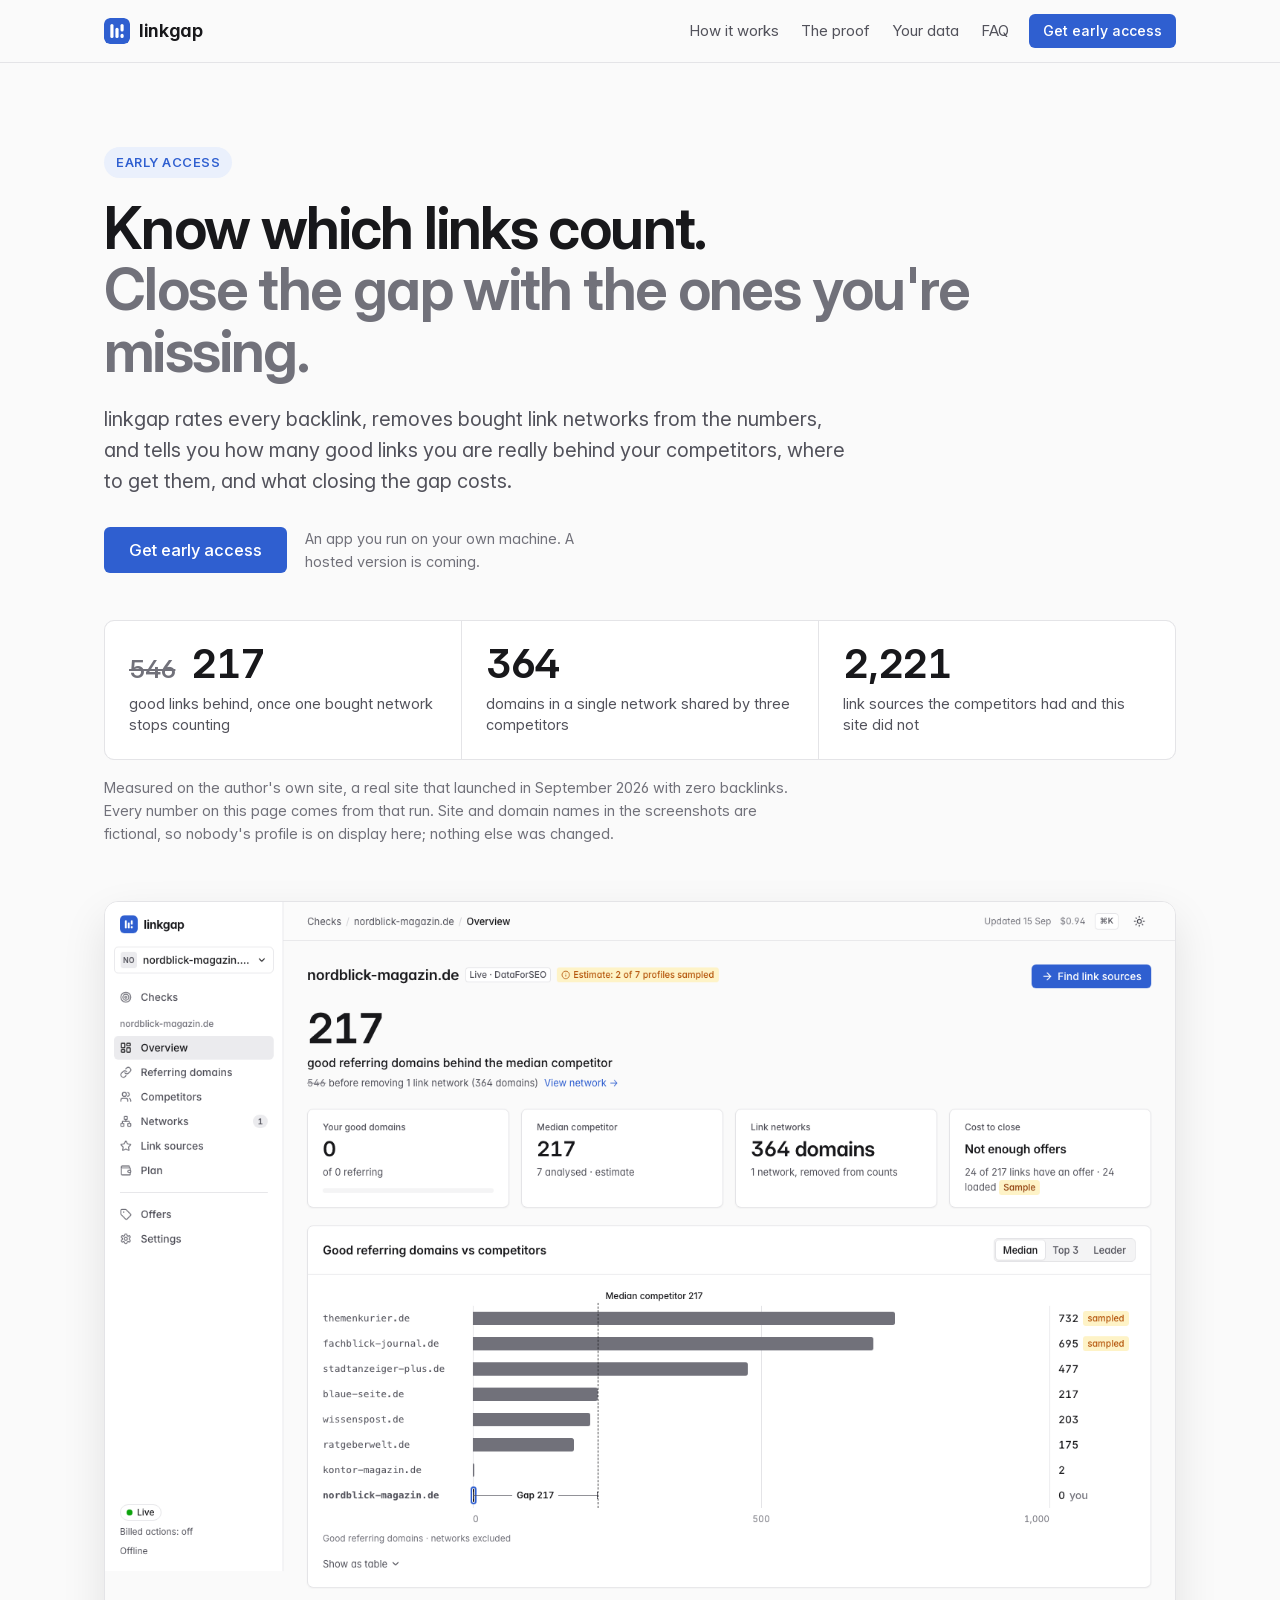
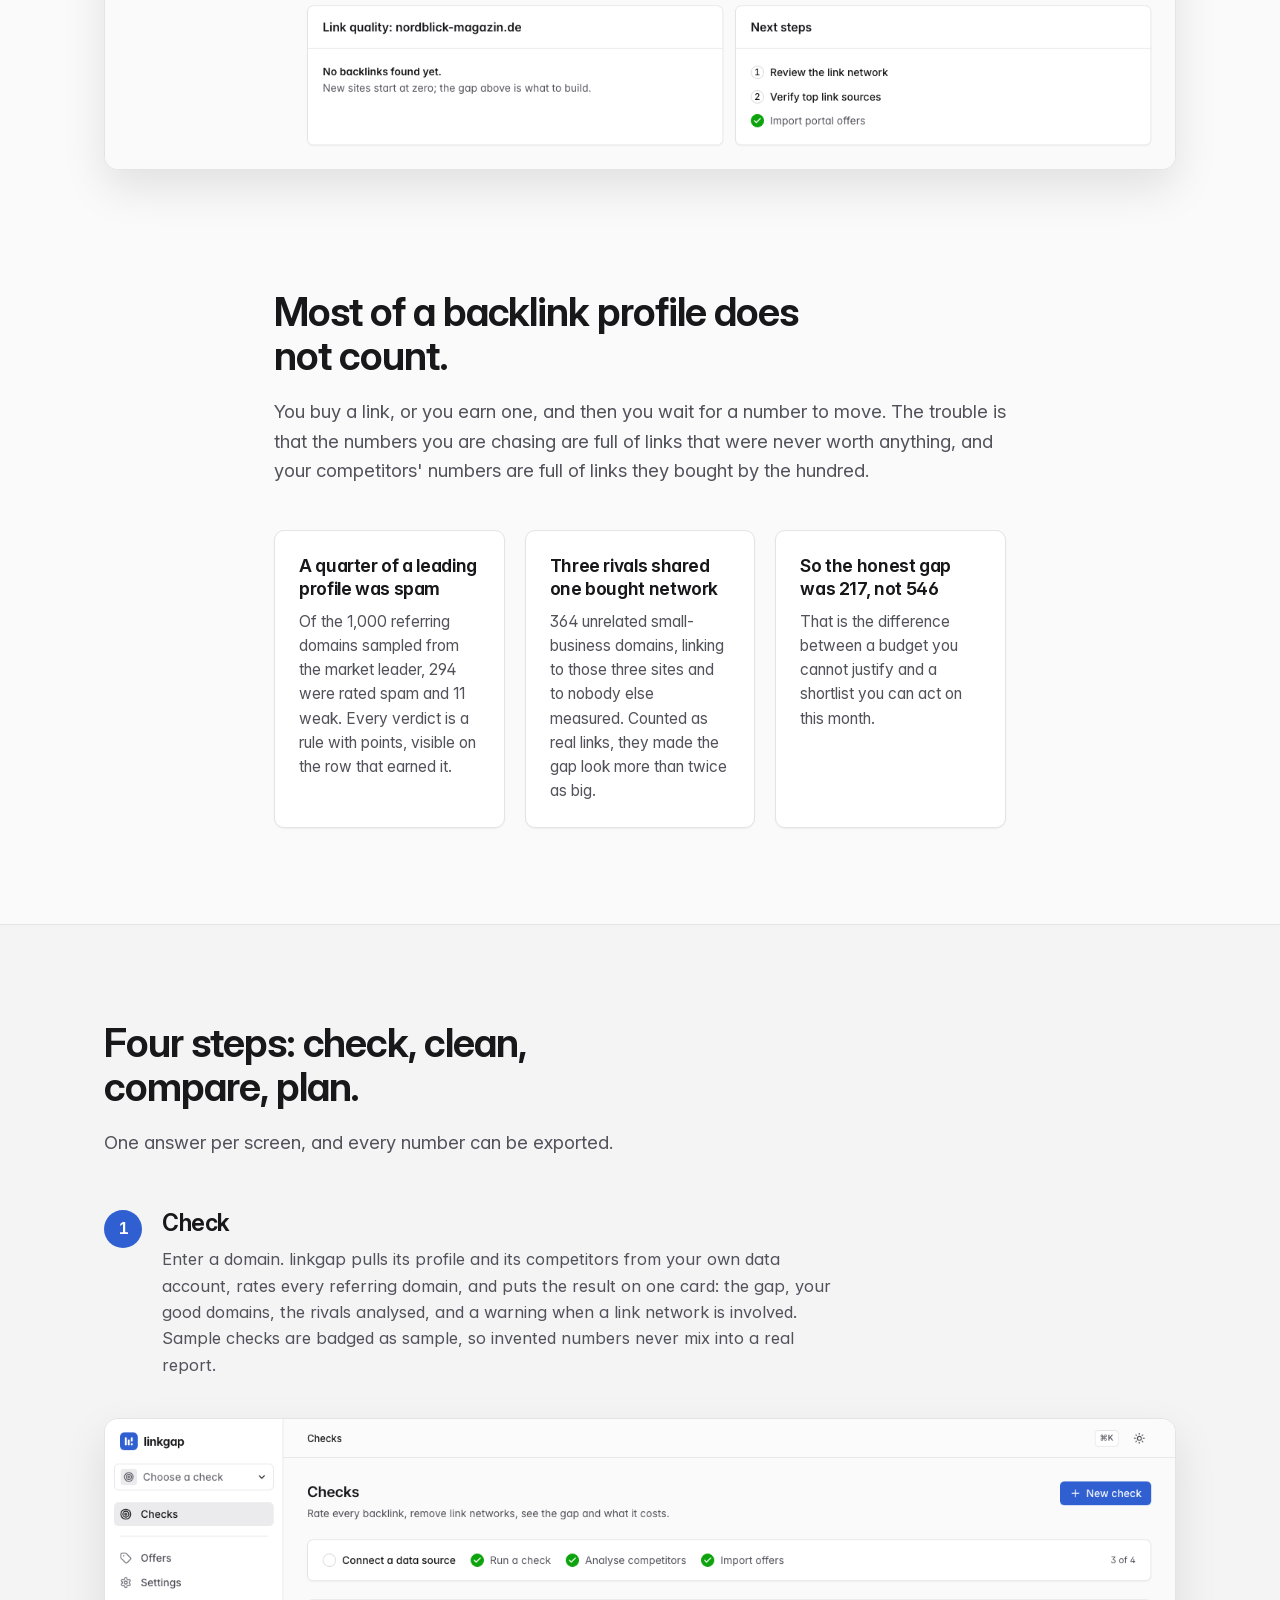
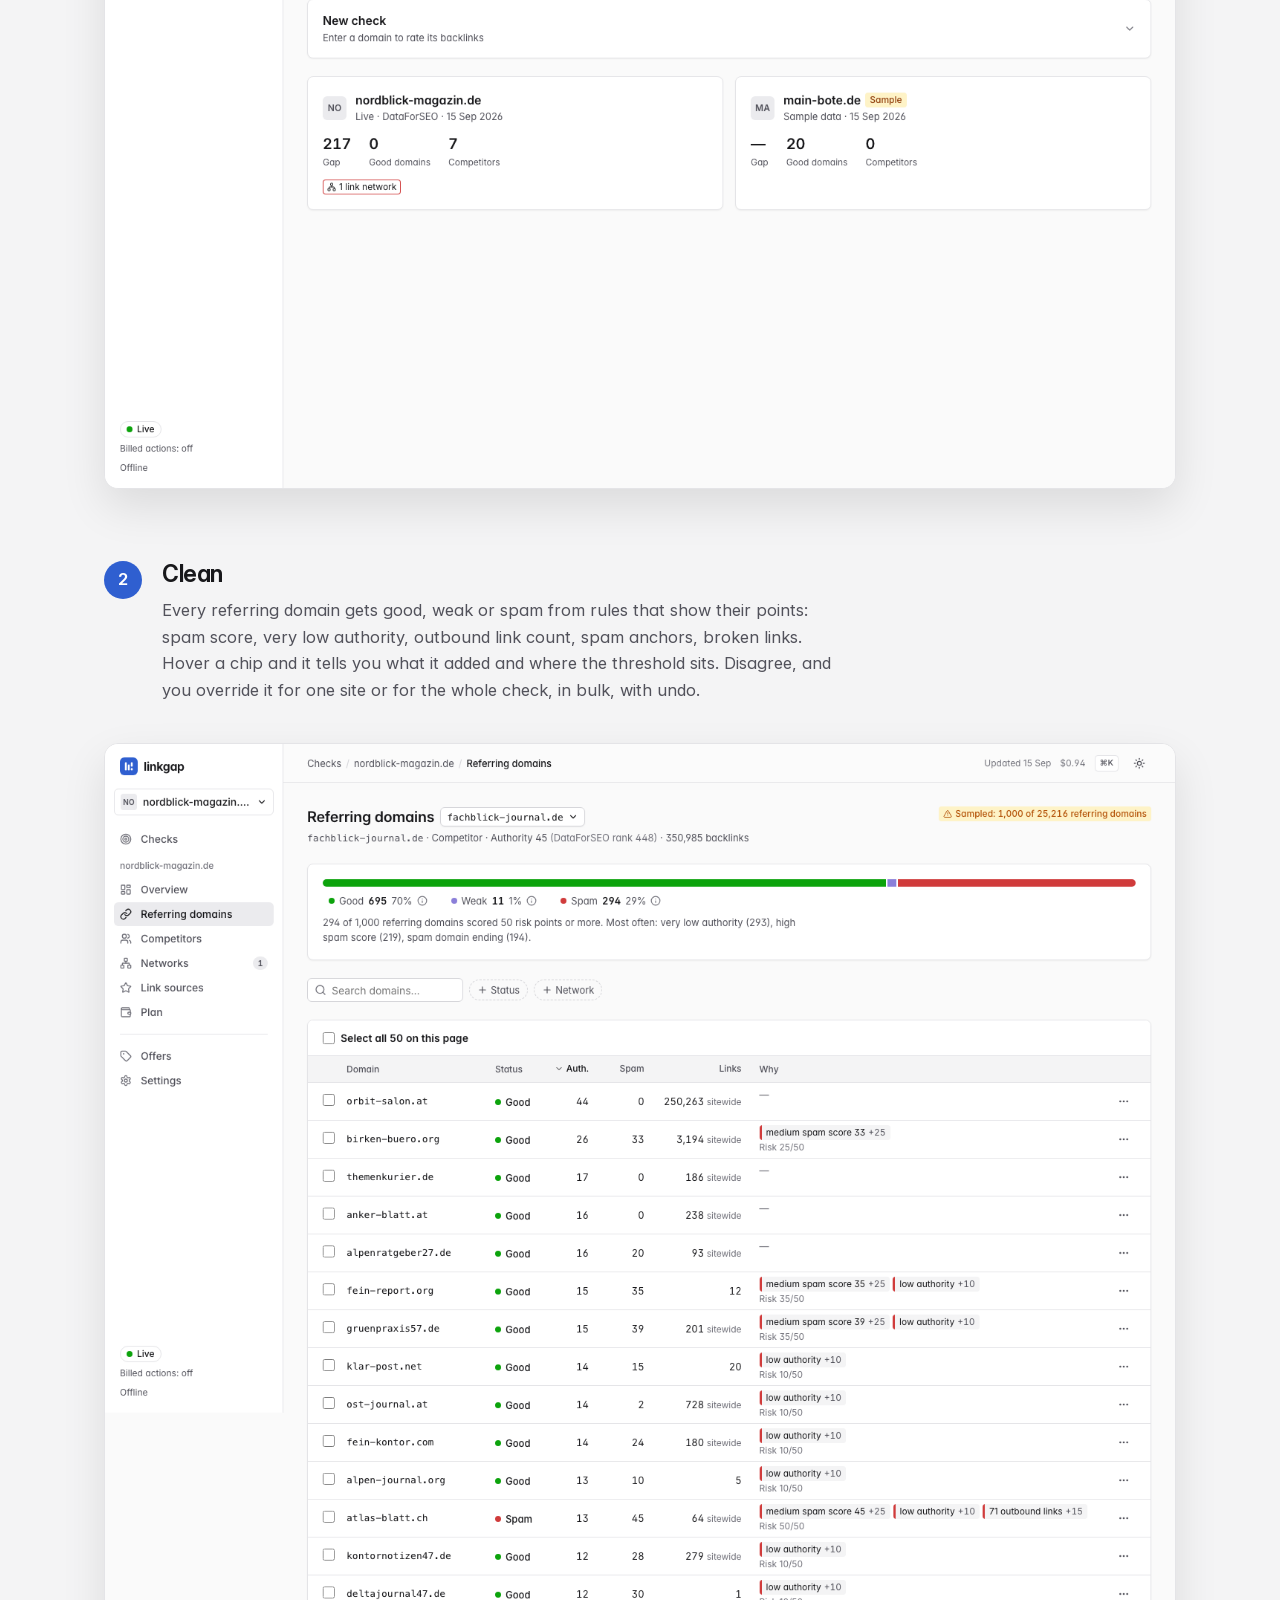
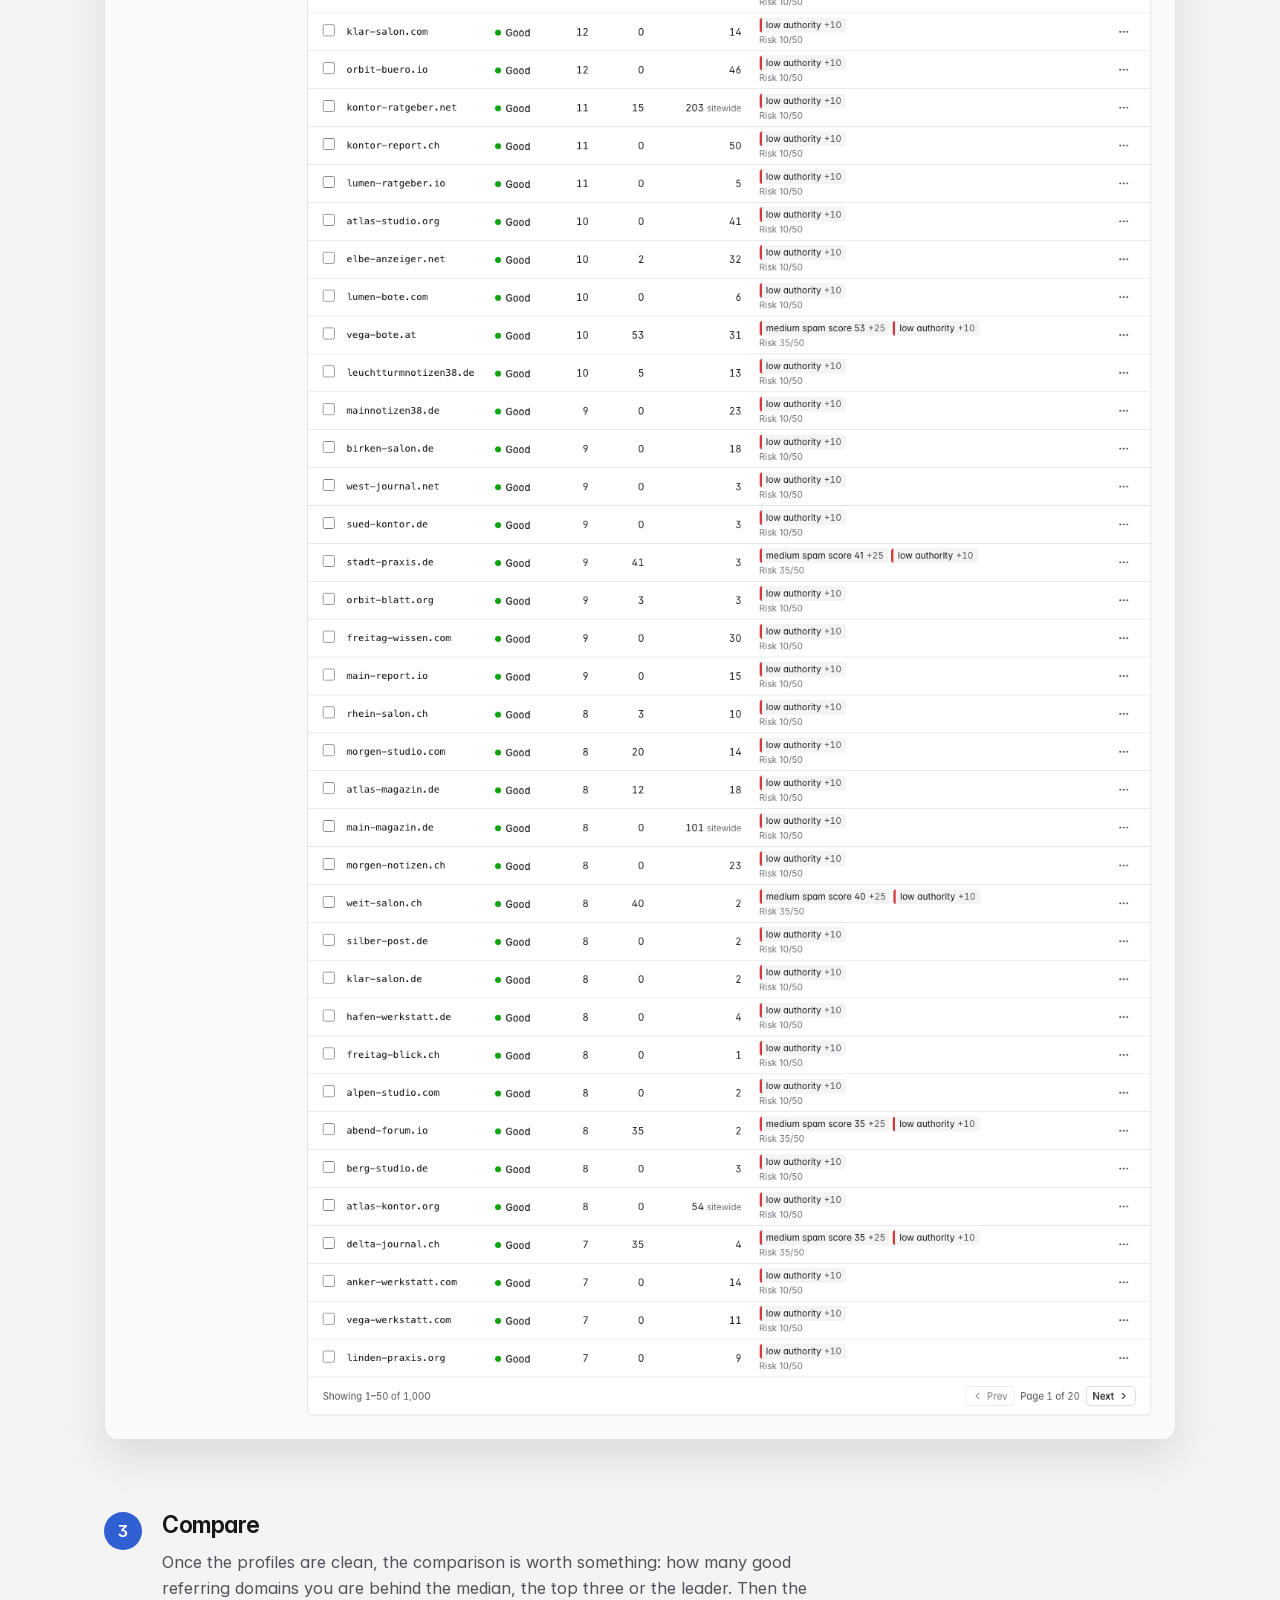
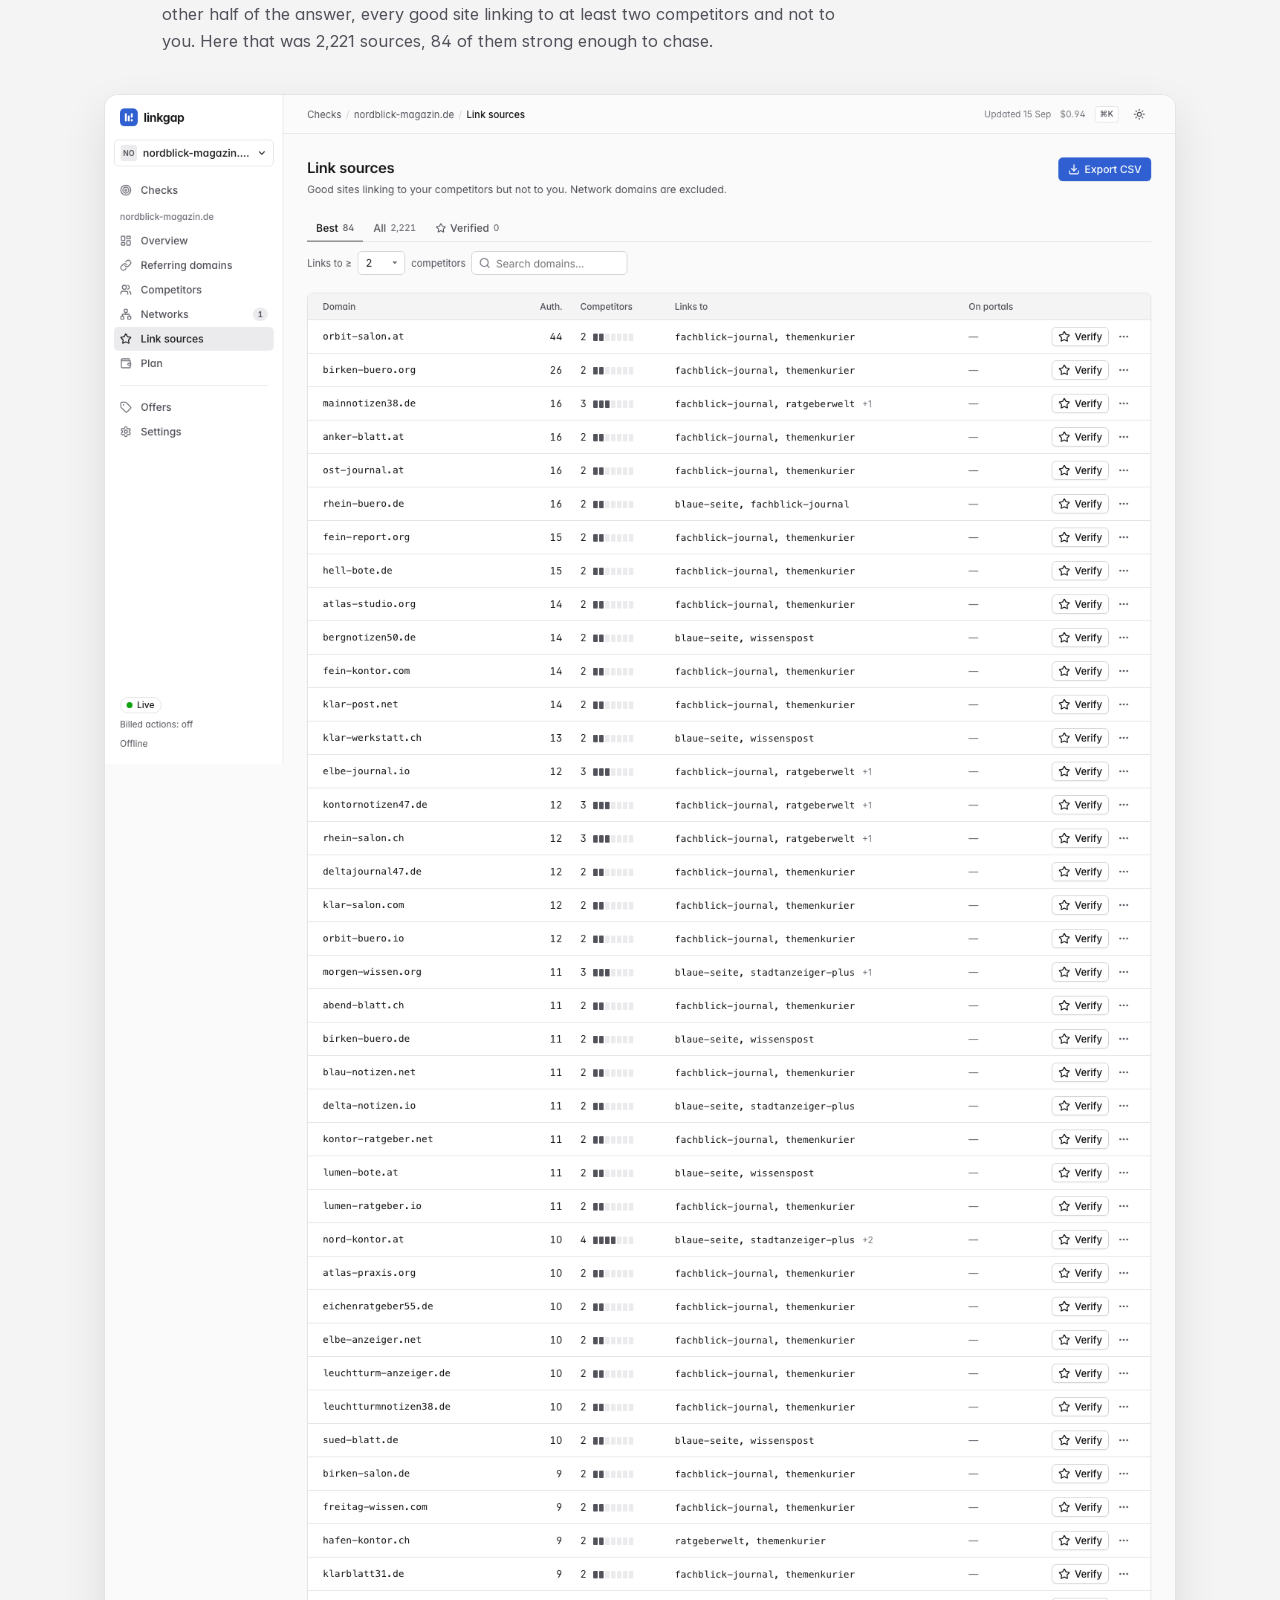
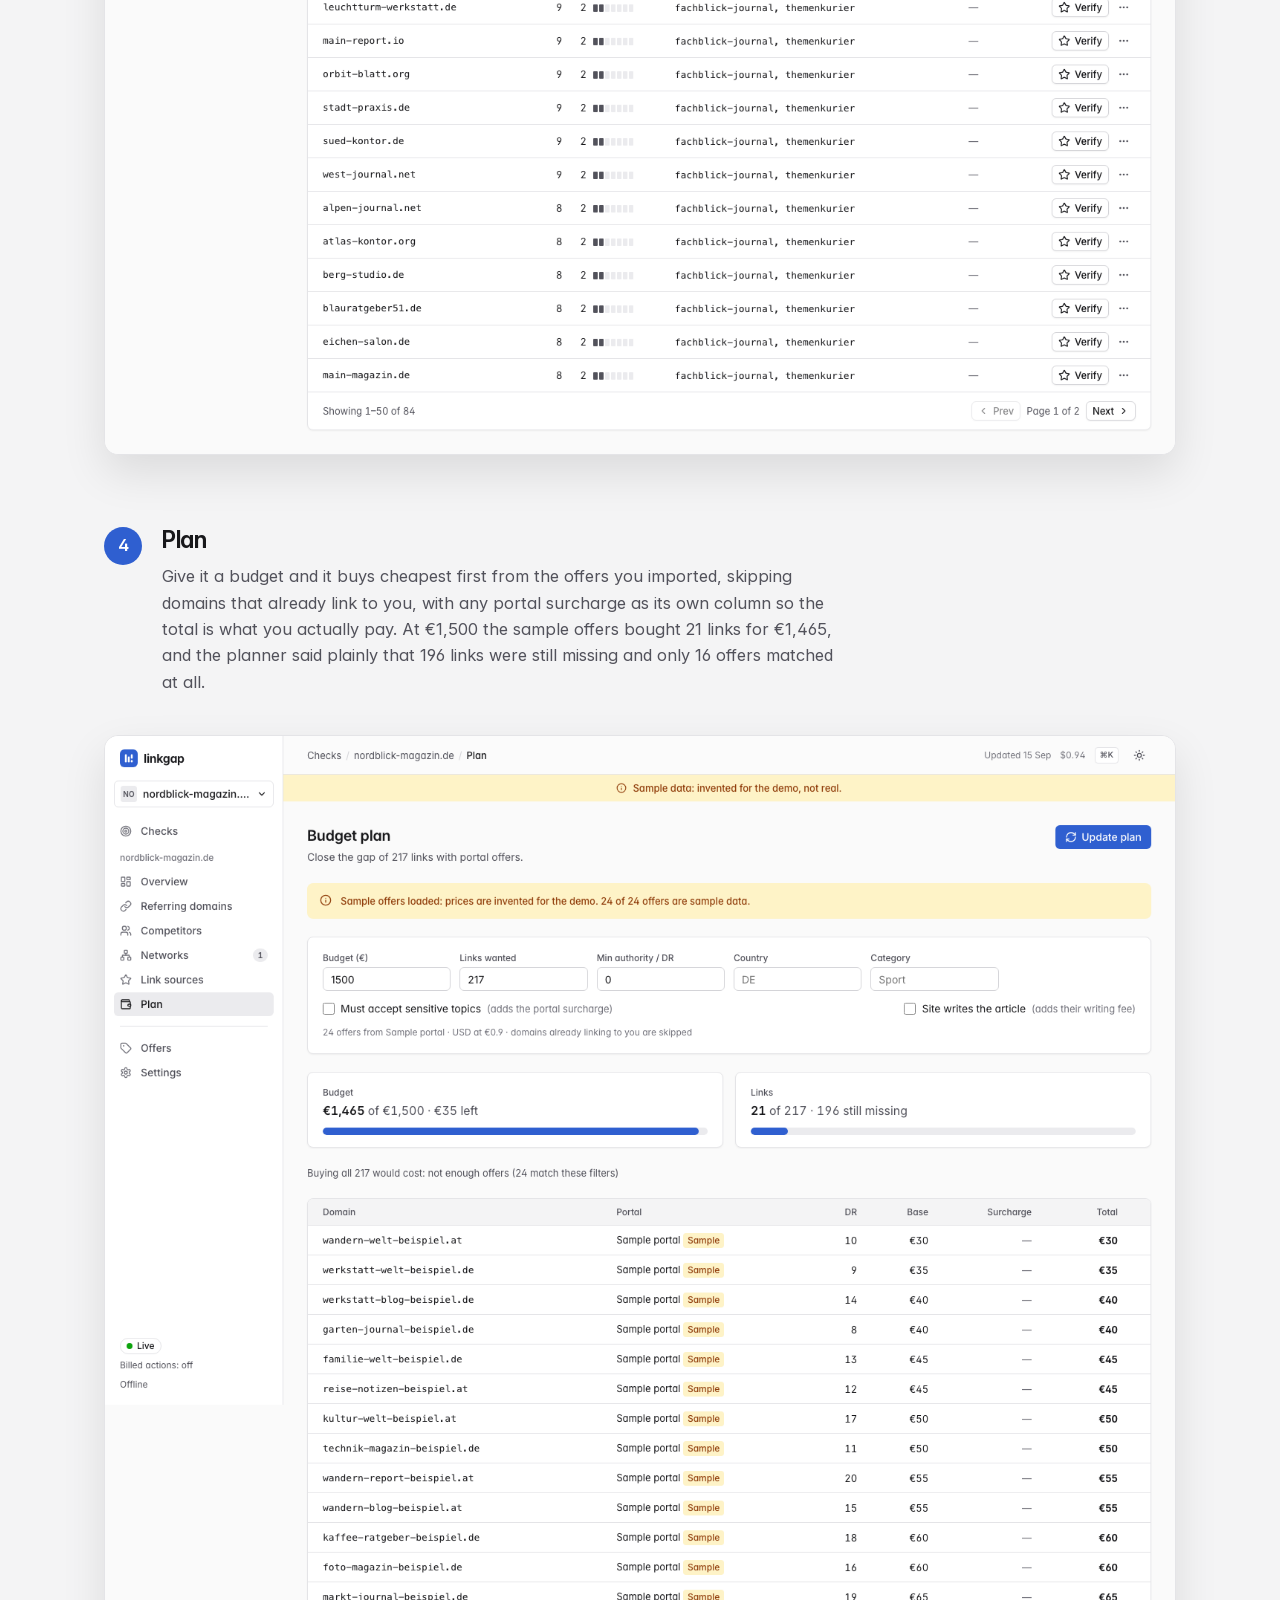
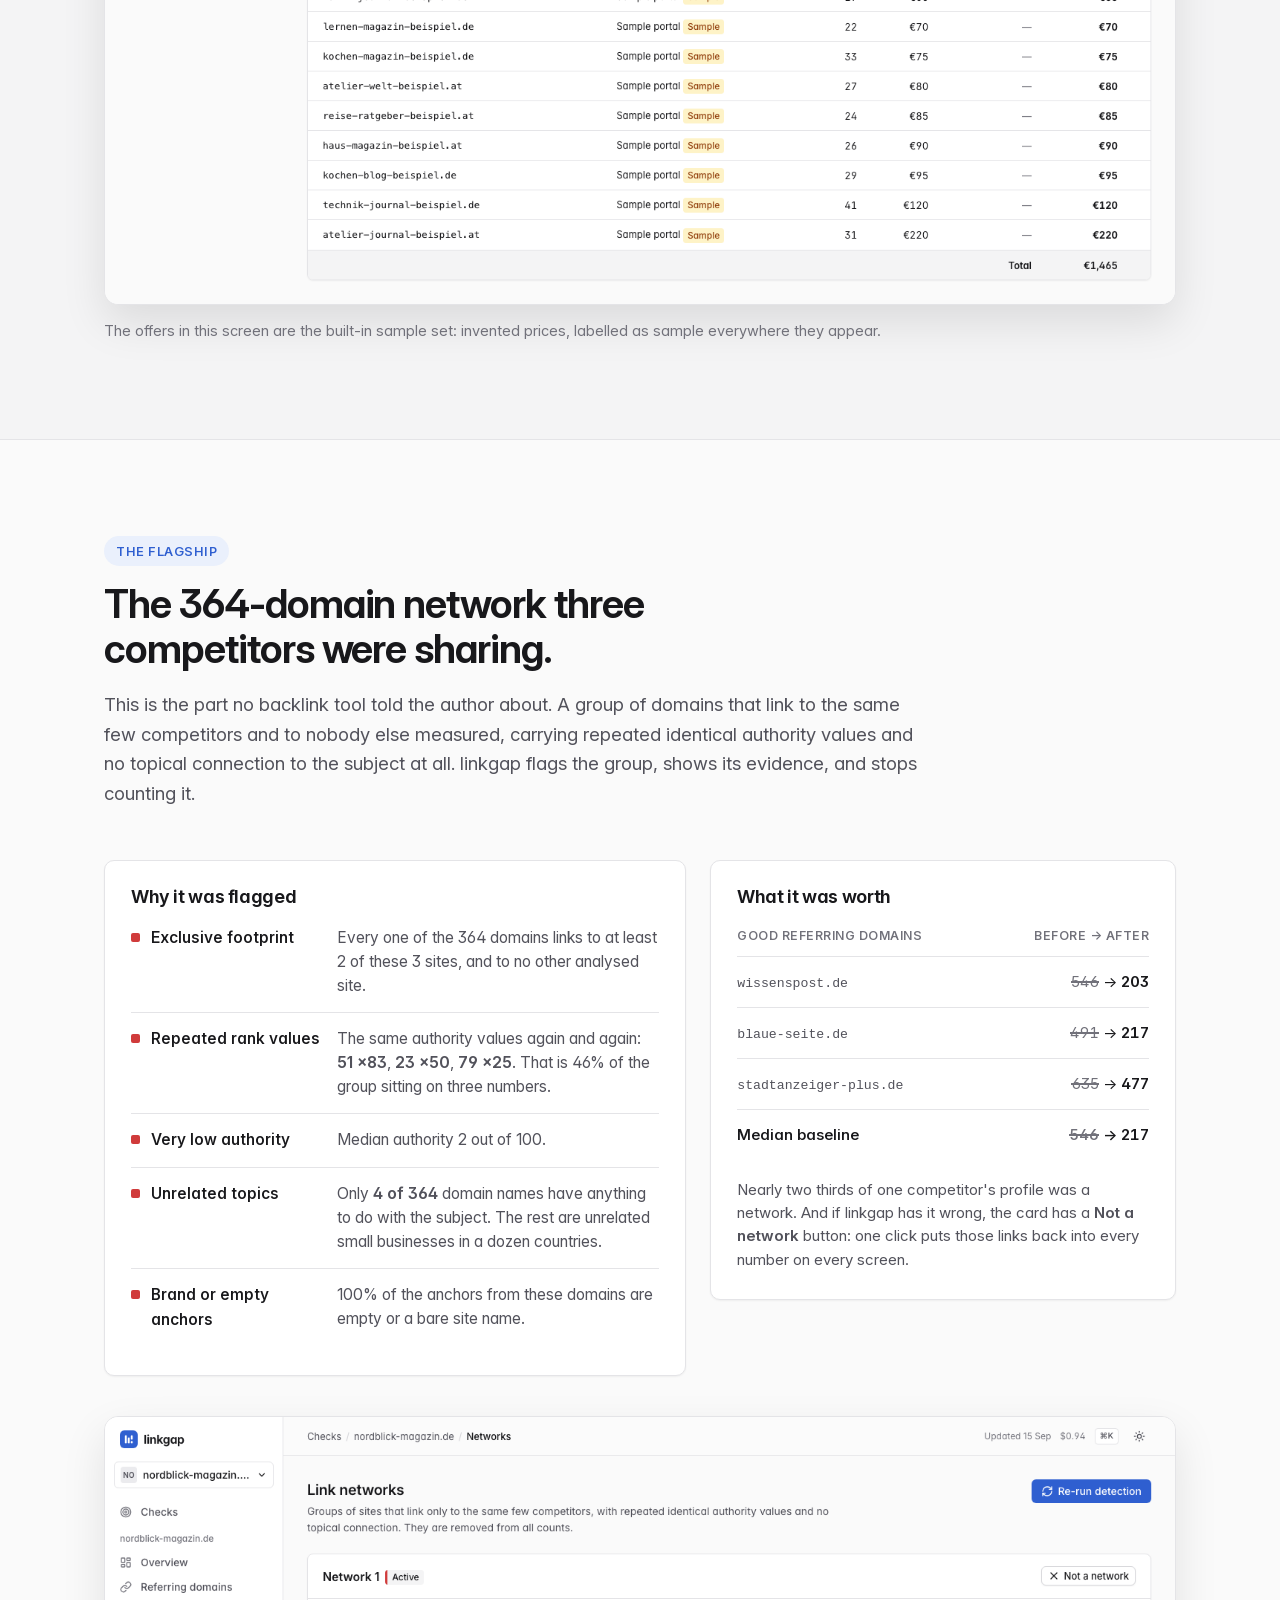
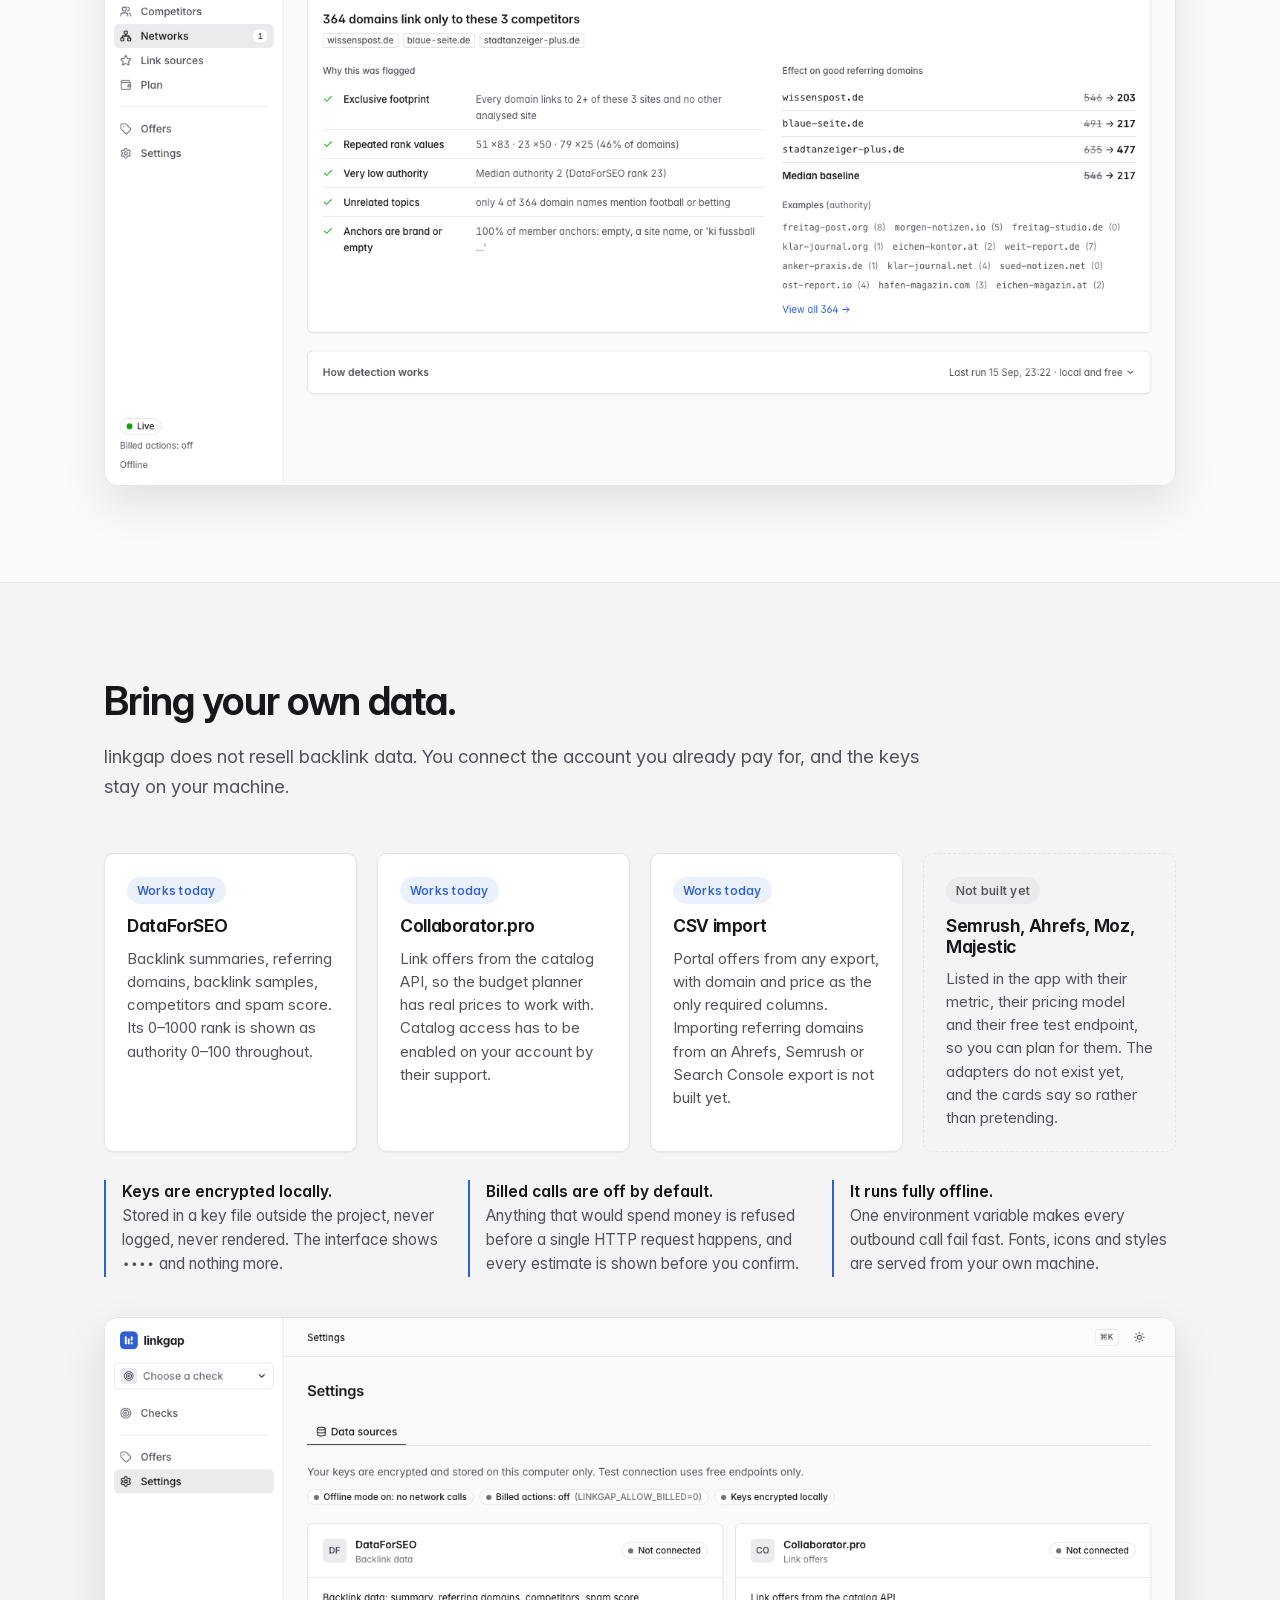
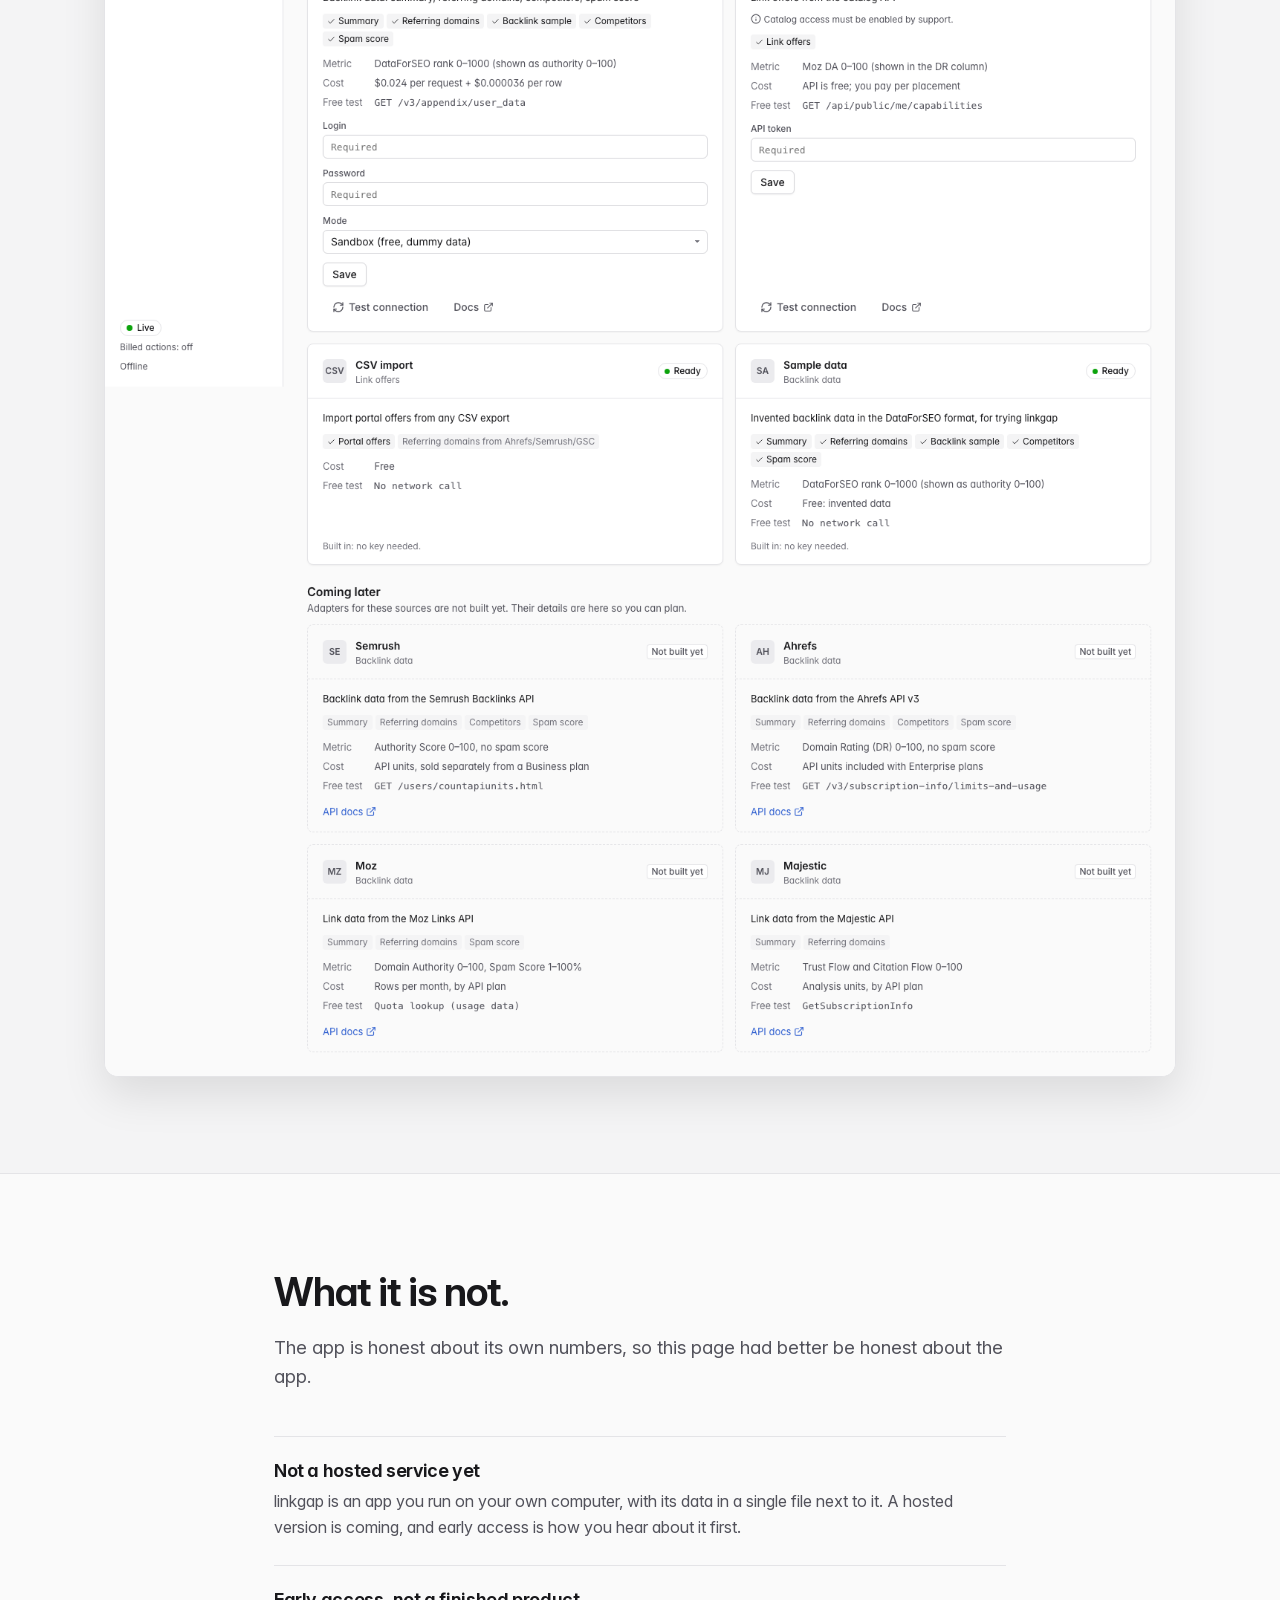
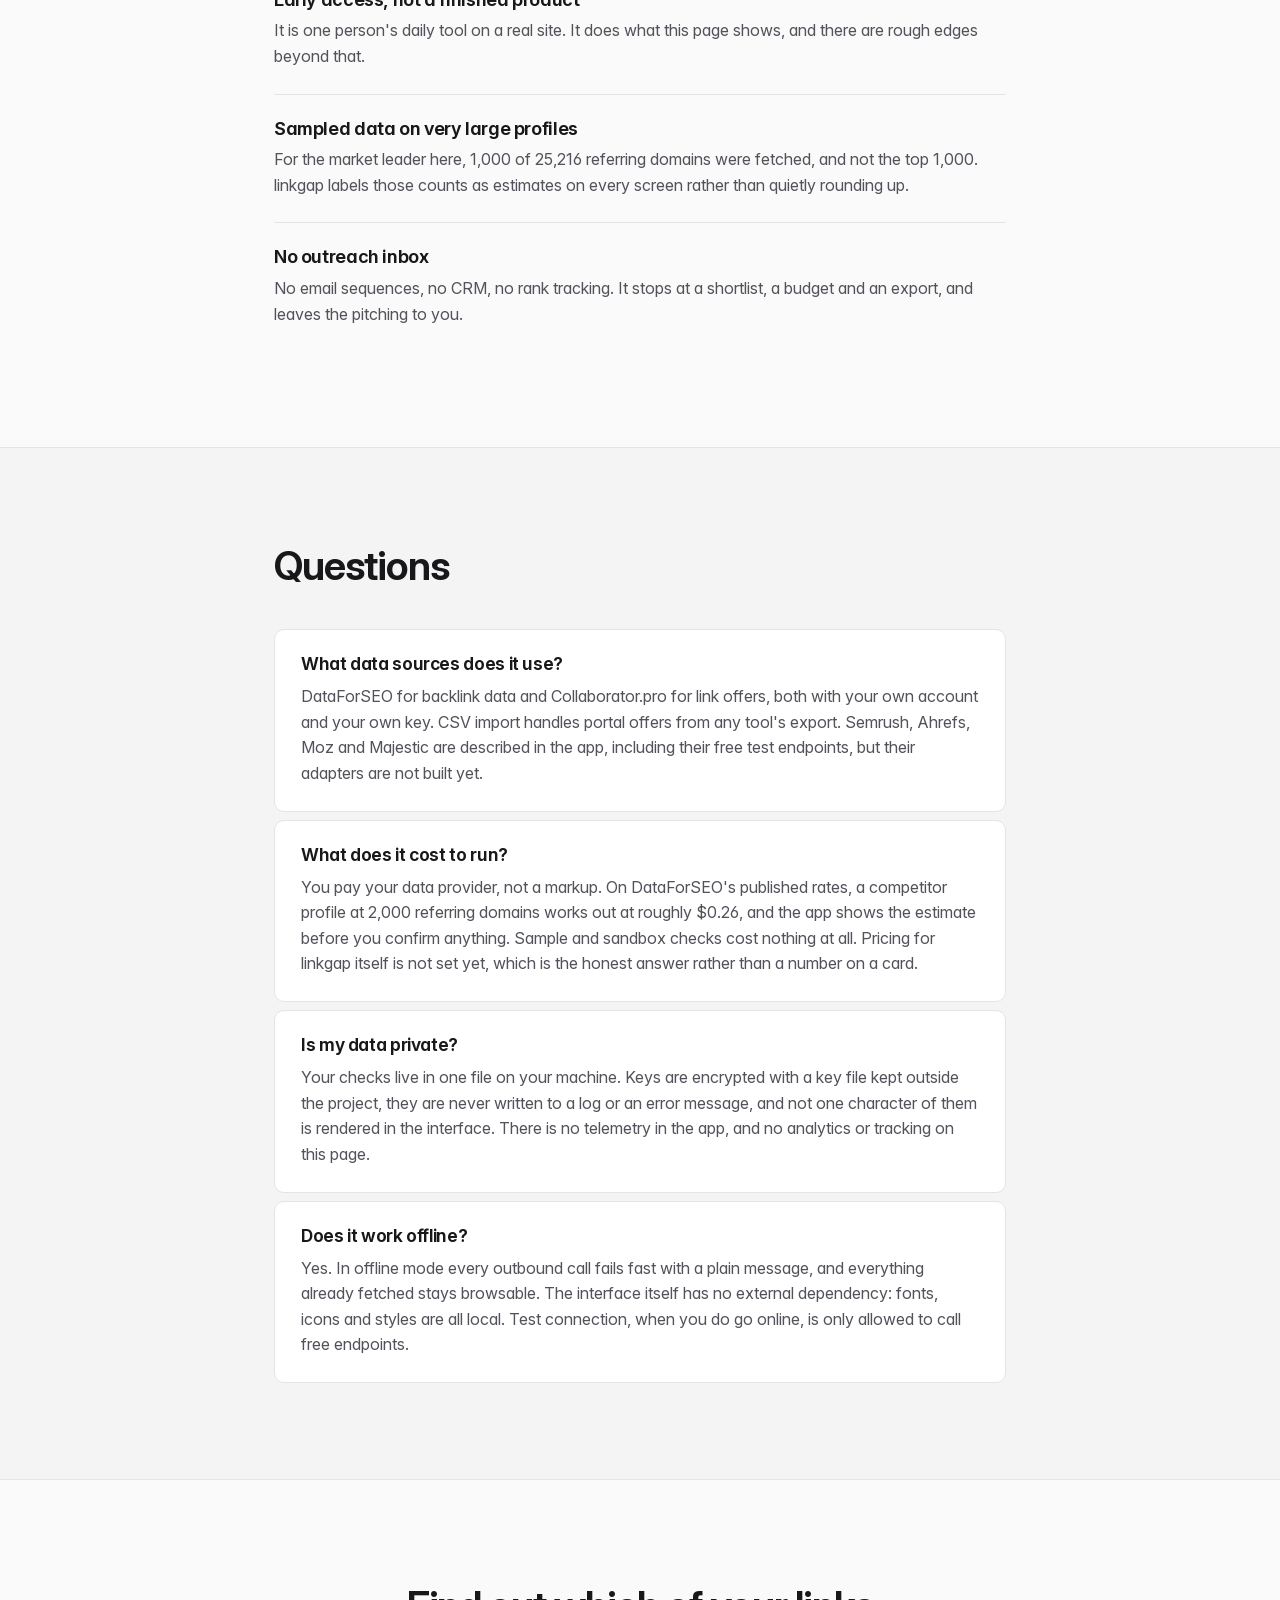
==== index.html @ e7d0c82f "Match the quoted spam split to the screenshot Co-Authored-By: Claude Opus 5 <noreply@anthropic.com> " ====
<!DOCTYPE html>
<html lang="en">
<head>
<meta charset="utf-8">
<meta name="viewport" content="width=device-width, initial-scale=1">
<title>linkgap — know which backlinks count</title>
<meta name="description" content="linkgap rates every backlink, removes bought link networks from the numbers, and tells you how many good links you are really behind your competitors, where to get them and what closing the gap costs.">
<meta name="color-scheme" content="light dark">
<meta name="theme-color" content="#FAFAFA" media="(prefers-color-scheme: light)">
<meta name="theme-color" content="#0B0B0D" media="(prefers-color-scheme: dark)">
<meta property="og:type" content="website">
<meta property="og:title" content="linkgap — know which backlinks count">
<meta property="og:description" content="Rate every backlink, remove bought link networks from the numbers, see the honest gap to your competitors and what closing it costs.">
<meta property="og:image" content="https://mbp-agentz.github.io/linkgap-site/img/overview-light.png">
<meta property="og:url" content="https://mbp-agentz.github.io/linkgap-site/">
<meta property="og:image:alt" content="The linkgap overview screen showing a gap of 217 good referring domains behind the median competitor.">
<meta property="og:site_name" content="linkgap">
<meta name="twitter:card" content="summary_large_image">
<link rel="icon" href="favicon.svg" type="image/svg+xml">
<link rel="stylesheet" href="style.css">
</head>
<body>

<a class="skip" href="#main">Skip to content</a>

<header class="site-header">
  <div class="wrap header-inner">
    <span class="wordmark">
      <svg class="mark" viewBox="0 0 32 32" width="26" height="26" aria-hidden="true" focusable="false">
        <rect width="32" height="32" rx="7" fill="#2F5FD0"/>
        <g fill="#FFFFFF" transform="translate(16 16) scale(0.78) translate(-16 -16)">
          <rect x="5.5" y="5" width="5" height="22" rx="2.5"/>
          <rect x="13.5" y="11" width="5" height="16" rx="2.5"/>
          <rect x="21.5" y="20.5" width="5" height="6.5" rx="2.5"/>
          <rect x="21.5" y="5" width="5" height="11.8" rx="2.5"/>
        </g>
      </svg>
      <b>linkgap</b>
    </span>
    <nav class="header-nav" aria-label="Sections">
      <a href="#how">How it works</a>
      <a href="#network">The proof</a>
      <a href="#data">Your data</a>
      <a href="#faq">FAQ</a>
    </nav>
    <a class="btn btn-primary btn-sm" href="mailto:seeberger.solutions@gmail.com?subject=linkgap%20early%20access">Get early access</a>
  </div>
</header>

<main id="main">

  <!-- ───────────────────────── hero ───────────────────────── -->
  <section class="hero">
    <div class="wrap">
      <p class="eyebrow">Early access</p>
      <h1>Know which links count.<br><span class="h1-2">Close the gap with the ones you're missing.</span></h1>
      <p class="lede">
        linkgap rates every backlink, removes bought link networks from the numbers, and tells you
        how many good links you are really behind your competitors, where to get them, and what
        closing the gap costs.
      </p>
      <p class="cta-row">
        <a class="btn btn-primary btn-lg" href="mailto:seeberger.solutions@gmail.com?subject=linkgap%20early%20access">Get early access</a>
        <span class="cta-note">An app you run on your own machine. A hosted version is coming.</span>
      </p>

      <ul class="facts" role="list">
        <li class="fact">
          <span class="fact-num"><s>546</s> 217</span>
          <span class="fact-label">good links behind, once one bought network stops counting</span>
        </li>
        <li class="fact">
          <span class="fact-num">364</span>
          <span class="fact-label">domains in a single network shared by three competitors</span>
        </li>
        <li class="fact">
          <span class="fact-num">2,221</span>
          <span class="fact-label">link sources the competitors had and this site did not</span>
        </li>
      </ul>
      <p class="facts-caption">
        Measured on the author's own site, a real site that launched in September 2026 with zero backlinks.
        Every number on this page comes from that run. Site and domain names in the screenshots are
        fictional, so nobody's profile is on display here; nothing else was changed.
      </p>

      <figure class="shot shot-hero">
        <picture>
          <source srcset="img/overview-dark.png" media="(prefers-color-scheme: dark)">
          <img src="img/overview-light.png" width="1440" height="1166" decoding="async"
               alt="The linkgap overview screen: a headline figure of 217 good referring domains behind the median competitor, a struck-through 546 before removing one link network of 364 domains, four tiles for your good domains, median competitor, link networks and cost to close, and a bar chart comparing seven competitors with a dashed median line.">
        </picture>
      </figure>
    </div>
  </section>

  <!-- ───────────────────────── problem ───────────────────────── -->
  <section class="section" id="problem">
    <div class="wrap narrow">
      <h2>Most of a backlink profile does not count.</h2>
      <p class="section-lede">
        You buy a link, or you earn one, and then you wait for a number to move. The trouble is that
        the numbers you are chasing are full of links that were never worth anything, and your
        competitors' numbers are full of links they bought by the hundred.
      </p>
      <div class="problem-grid">
        <div class="pcard">
          <h3>A quarter of a leading profile was spam</h3>
          <p>
            Of the 1,000 referring domains sampled from the market leader, 294 were rated spam and 11
            weak. Every verdict is a rule with points, visible on the row that earned it.
          </p>
        </div>
        <div class="pcard">
          <h3>Three rivals shared one bought network</h3>
          <p>
            364 unrelated small-business domains, linking to those three sites and to nobody else
            measured. Counted as real links, they made the gap look more than twice as big.
          </p>
        </div>
        <div class="pcard">
          <h3>So the honest gap was 217, not 546</h3>
          <p>
            That is the difference between a budget you cannot justify and a shortlist you can act
            on this month.
          </p>
        </div>
      </div>
    </div>
  </section>

  <!-- ───────────────────────── how it works ───────────────────────── -->
  <section class="section section-alt" id="how">
    <div class="wrap">
      <header class="section-head">
        <h2>Four steps: check, clean, compare, plan.</h2>
        <p class="section-lede">
          One answer per screen, and every number can be exported.
        </p>
      </header>

      <ol class="steps" role="list">

        <li class="step">
          <div class="step-head">
            <span class="step-n" aria-hidden="true">1</span>
            <div>
              <h3>Check</h3>
              <p>
                Enter a domain. linkgap pulls its profile and its competitors from your own data
                account, rates every referring domain, and puts the result on one card: the gap, your
                good domains, the rivals analysed, and a warning when a link network is involved.
                Sample checks are badged as sample, so invented numbers never mix into a real report.
              </p>
            </div>
          </div>
          <figure class="shot">
            <picture>
              <source srcset="img/checks-dark.png" media="(prefers-color-scheme: dark)">
              <img src="img/checks-light.png" width="1440" height="900" loading="lazy" decoding="async"
                   alt="The linkgap checks screen with a four-step setup checklist at three of four, a new check card, and two project cards: nordblick-magazin.de showing gap 217, 0 good domains, 7 competitors and a 1 link network warning, and lowveld-travel.de carrying an amber Sample badge.">
            </picture>
          </figure>
        </li>

        <li class="step">
          <div class="step-head">
            <span class="step-n" aria-hidden="true">2</span>
            <div>
              <h3>Clean</h3>
              <p>
                Every referring domain gets good, weak or spam from rules that show their points:
                spam score, very low authority, outbound link count, spam anchors, broken links. Hover
                a chip and it tells you what it added and where the threshold sits. Disagree, and you
                override it for one site or for the whole check, in bulk, with undo.
              </p>
            </div>
          </div>
          <figure class="shot">
            <picture>
              <source srcset="img/domains-dark.png" media="(prefers-color-scheme: dark)">
              <img src="img/domains-light.png" width="1440" height="3089" loading="lazy" decoding="async"
                   alt="The referring domains screen for fachblick-journal.de: a quality bar reading good 695 at 70 percent, weak 11, spam 294 at 29 percent, an amber badge saying sampled 1,000 of 25,216 referring domains, and a table where each row carries reason chips such as medium spam score 45 plus 25 and very low authority plus 20.">
            </picture>
          </figure>
        </li>

        <li class="step">
          <div class="step-head">
            <span class="step-n" aria-hidden="true">3</span>
            <div>
              <h3>Compare</h3>
              <p>
                Once the profiles are clean, the comparison is worth something: how many good
                referring domains you are behind the median, the top three or the leader. Then the
                other half of the answer, every good site linking to at least two competitors and not
                to you. Here that was 2,221 sources, 84 of them strong enough to chase.
              </p>
            </div>
          </div>
          <figure class="shot">
            <picture>
              <source srcset="img/sources-dark.png" media="(prefers-color-scheme: dark)">
              <img src="img/sources-light.png" width="1440" height="2636" loading="lazy" decoding="async"
                   alt="The link sources screen with tabs reading Best 84, All 2,221 and Verified 0, and a table of domains with authority, how many competitors they link to, which competitors, whether they appear on a portal, and a Verify button on each row.">
            </picture>
          </figure>
        </li>

        <li class="step">
          <div class="step-head">
            <span class="step-n" aria-hidden="true">4</span>
            <div>
              <h3>Plan</h3>
              <p>
                Give it a budget and it buys cheapest first from the offers you imported, skipping
                domains that already link to you, with any portal surcharge as its own column so
                the total is what you actually pay. At €1,500 the sample offers
                bought 21 links for €1,465, and the planner said plainly that 196 links were still
                missing and only 16 offers matched at all.
              </p>
            </div>
          </div>
          <figure class="shot">
            <picture>
              <source srcset="img/plan-dark.png" media="(prefers-color-scheme: dark)">
              <img src="img/plan-light.png" width="1440" height="1572" loading="lazy" decoding="async"
                   alt="The budget plan screen with a yellow banner reading sample data invented for the demo not real, a budget meter at €1,465 of €1,500 with €35 left, a links meter at 21 of 217 with 196 still missing, and a table of offers with base price, surcharge and total, every row badged Sample.">
            </picture>
          </figure>
          <p class="shot-note">
            The offers in this screen are the built-in sample set: invented prices, labelled as
            sample everywhere they appear.
          </p>
        </li>

      </ol>
    </div>
  </section>

  <!-- ───────────────────────── flagship: link networks ───────────────────────── -->
  <section class="section" id="network">
    <div class="wrap">
      <header class="section-head">
        <p class="eyebrow">The flagship</p>
        <h2>The 364-domain network three competitors were sharing.</h2>
        <p class="section-lede">
          This is the part no backlink tool told the author about. A group of domains that link to
          the same few competitors and to nobody else measured, carrying repeated identical authority
          values and no topical connection to the subject at all. linkgap flags the group, shows its
          evidence, and stops counting it.
        </p>
      </header>

      <div class="net-grid">
        <div class="evidence">
          <h3>Why it was flagged</h3>
          <dl class="evi">
            <div class="evi-row">
              <dt>Exclusive footprint</dt>
              <dd>Every one of the 364 domains links to at least 2 of these 3 sites, and to no other analysed site.</dd>
            </div>
            <div class="evi-row">
              <dt>Repeated rank values</dt>
              <dd>The same authority values again and again: <b>51 &times;83</b>, <b>23 &times;50</b>, <b>79 &times;25</b>. That is 46% of the group sitting on three numbers.</dd>
            </div>
            <div class="evi-row">
              <dt>Very low authority</dt>
              <dd>Median authority 2 out of 100.</dd>
            </div>
            <div class="evi-row">
              <dt>Unrelated topics</dt>
              <dd>Only <b>4 of 364</b> domain names have anything to do with the subject. The rest are unrelated small businesses in a dozen countries.</dd>
            </div>
            <div class="evi-row">
              <dt>Brand or empty anchors</dt>
              <dd>100% of the anchors from these domains are empty or a bare site name.</dd>
            </div>
          </dl>
        </div>

        <div class="ba">
          <h3>What it was worth</h3>
          <p class="ba-head"><span>Good referring domains</span><span>before &rarr; after</span></p>
          <ul class="ba-list" role="list">
            <li><code>wissenspost.de</code><span><s>546</s> &rarr; <b>203</b></span></li>
            <li><code>blaue-seite.de</code><span><s>491</s> &rarr; <b>217</b></span></li>
            <li><code>stadtanzeiger-plus.de</code><span><s>635</s> &rarr; <b>477</b></span></li>
            <li class="ba-total"><span>Median baseline</span><span><s>546</s> &rarr; <b>217</b></span></li>
          </ul>
          <p class="ba-note">
            Nearly two thirds of one competitor's profile was a network. And if linkgap has it wrong, the
            card has a <b>Not a network</b> button: one click puts those links back into every number
            on every screen.
          </p>
        </div>
      </div>

      <figure class="shot">
        <picture>
          <source srcset="img/networks-dark.png" media="(prefers-color-scheme: dark)">
          <img src="img/networks-light.png" width="1440" height="900" loading="lazy" decoding="async"
               alt="The link networks screen showing Network 1 marked Active: 364 domains link only to these 3 competitors, a why-this-was-flagged panel listing exclusive footprint, repeated rank values, very low authority, unrelated topics and brand or empty anchors, a before and after table of good referring domains, example member domains, and a Not a network button.">
        </picture>
      </figure>
    </div>
  </section>

  <!-- ───────────────────────── bring your own data ───────────────────────── -->
  <section class="section section-alt" id="data">
    <div class="wrap">
      <header class="section-head">
        <h2>Bring your own data.</h2>
        <p class="section-lede">
          linkgap does not resell backlink data. You connect the account you already pay for, and the
          keys stay on your machine.
        </p>
      </header>

      <div class="prov-grid">
        <div class="prov">
          <span class="pill pill-ok">Works today</span>
          <h3>DataForSEO</h3>
          <p>Backlink summaries, referring domains, backlink samples, competitors and spam score. Its 0–1000 rank is shown as authority 0–100 throughout.</p>
        </div>
        <div class="prov">
          <span class="pill pill-ok">Works today</span>
          <h3>Collaborator.pro</h3>
          <p>Link offers from the catalog API, so the budget planner has real prices to work with. Catalog access has to be enabled on your account by their support.</p>
        </div>
        <div class="prov">
          <span class="pill pill-ok">Works today</span>
          <h3>CSV import</h3>
          <p>Portal offers from any export, with domain and price as the only required columns. Importing referring domains from an Ahrefs, Semrush or Search Console export is not built yet.</p>
        </div>
        <div class="prov prov-soon">
          <span class="pill">Not built yet</span>
          <h3>Semrush, Ahrefs, Moz, Majestic</h3>
          <p>Listed in the app with their metric, their pricing model and their free test endpoint, so you can plan for them. The adapters do not exist yet, and the cards say so rather than pretending.</p>
        </div>
      </div>

      <ul class="guards" role="list">
        <li><b>Keys are encrypted locally.</b> Stored in a key file outside the project, never logged, never rendered. The interface shows <code>••••</code> and nothing more.</li>
        <li><b>Billed calls are off by default.</b> Anything that would spend money is refused before a single HTTP request happens, and every estimate is shown before you confirm.</li>
        <li><b>It runs fully offline.</b> One environment variable makes every outbound call fail fast. Fonts, icons and styles are served from your own machine.</li>
      </ul>

      <figure class="shot">
        <picture>
          <source srcset="img/settings-dark.png" media="(prefers-color-scheme: dark)">
          <img src="img/settings-light.png" width="1440" height="1828" loading="lazy" decoding="async"
               alt="The data sources settings screen with pills reading offline mode on, billed actions off and keys encrypted locally, and provider cards for DataForSEO, Collaborator.pro, CSV import and sample data, each listing its capabilities, metric, cost and free test endpoint.">
        </picture>
      </figure>
    </div>
  </section>

  <!-- ───────────────────────── what it is not ───────────────────────── -->
  <section class="section" id="limits">
    <div class="wrap narrow">
      <h2>What it is not.</h2>
      <p class="section-lede">
        The app is honest about its own numbers, so this page had better be honest about the app.
      </p>
      <ul class="limits" role="list">
        <li>
          <h3>Not a hosted service yet</h3>
          <p>linkgap is an app you run on your own computer, with its data in a single file next to it. A hosted version is coming, and early access is how you hear about it first.</p>
        </li>
        <li>
          <h3>Early access, not a finished product</h3>
          <p>It is one person's daily tool on a real site. It does what this page shows, and there are rough edges beyond that.</p>
        </li>
        <li>
          <h3>Sampled data on very large profiles</h3>
          <p>For the market leader here, 1,000 of 25,216 referring domains were fetched, and not the top 1,000. linkgap labels those counts as estimates on every screen rather than quietly rounding up.</p>
        </li>
        <li>
          <h3>No outreach inbox</h3>
          <p>No email sequences, no CRM, no rank tracking. It stops at a shortlist, a budget and an export, and leaves the pitching to you.</p>
        </li>
      </ul>
    </div>
  </section>

  <!-- ───────────────────────── faq ───────────────────────── -->
  <section class="section section-alt" id="faq">
    <div class="wrap narrow">
      <h2>Questions</h2>
      <div class="faq">
        <div class="qa">
          <h3>What data sources does it use?</h3>
          <p>
            DataForSEO for backlink data and Collaborator.pro for link offers, both with your own
            account and your own key. CSV import handles portal offers from any tool's export.
            Semrush, Ahrefs, Moz and Majestic are described in the app, including their free test
            endpoints, but their adapters are not built yet.
          </p>
        </div>
        <div class="qa">
          <h3>What does it cost to run?</h3>
          <p>
            You pay your data provider, not a markup. On DataForSEO's published rates, a competitor
            profile at 2,000 referring domains works out at roughly $0.26, and the app shows the
            estimate before you confirm anything. Sample and sandbox checks cost nothing at all.
            Pricing for linkgap itself is not set yet, which is the honest answer rather than a
            number on a card.
          </p>
        </div>
        <div class="qa">
          <h3>Is my data private?</h3>
          <p>
            Your checks live in one file on your machine. Keys are encrypted with a key file kept
            outside the project, they are never written to a log or an error message, and not one
            character of them is rendered in the interface. There is no telemetry in the app, and no
            analytics or tracking on this page.
          </p>
        </div>
        <div class="qa">
          <h3>Does it work offline?</h3>
          <p>
            Yes. In offline mode every outbound call fails fast with a plain message, and everything
            already fetched stays browsable. The interface itself has no external dependency: fonts,
            icons and styles are all local. Test connection, when you do go online, is only allowed to
            call free endpoints.
          </p>
        </div>
      </div>
    </div>
  </section>

  <!-- ───────────────────────── final cta ───────────────────────── -->
  <section class="section cta-final">
    <div class="wrap narrow center">
      <h2>Find out which of your links count.</h2>
      <p class="section-lede">
        If you buy or earn links for a living and you have wondered how much of a rival's profile is
        real, this was built for exactly that afternoon. Tell me about the site you are working on
        and I will get you in.
      </p>
      <p class="cta-row center-row">
        <a class="btn btn-primary btn-lg" href="mailto:seeberger.solutions@gmail.com?subject=linkgap%20early%20access&amp;body=The%20site%20I%20work%20on%3A%0AWhat%20I%20buy%20or%20earn%20links%20for%3A%0A">Get early access</a>
      </p>
      <p class="cta-note center-note">
        Opens an email to seeberger.solutions@gmail.com. No form, no signup, no list.
        A hosted version is coming.
      </p>
    </div>
  </section>

</main>

<footer class="site-footer">
  <div class="wrap footer-inner">
    <span class="wordmark">
      <svg class="mark" viewBox="0 0 32 32" width="22" height="22" aria-hidden="true" focusable="false">
        <rect width="32" height="32" rx="7" fill="#2F5FD0"/>
        <g fill="#FFFFFF" transform="translate(16 16) scale(0.78) translate(-16 -16)">
          <rect x="5.5" y="5" width="5" height="22" rx="2.5"/>
          <rect x="13.5" y="11" width="5" height="16" rx="2.5"/>
          <rect x="21.5" y="20.5" width="5" height="6.5" rx="2.5"/>
          <rect x="21.5" y="5" width="5" height="11.8" rx="2.5"/>
        </g>
      </svg>
      <b>linkgap</b>
    </span>
    <p class="footer-note">
      Every figure on this page was measured on a real site in September 2026, with the names in the screenshots replaced by fictional ones. Screens
      showing invented offers are labelled sample, both here and in the app.
    </p>
    <a class="footer-mail" href="mailto:seeberger.solutions@gmail.com?subject=linkgap%20early%20access">seeberger.solutions@gmail.com</a>
  </div>
</footer>

</body>
</html>
---- style.css ----
/* linkgap landing page — self-contained, no external requests */

@font-face {
  font-family: "InterVariable";
  src: url("fonts/InterVariable.woff2") format("woff2");
  font-weight: 100 900;
  font-style: normal;
  font-display: swap;
}

/* ─────────────── tokens (same palette as the app) ─────────────── */

:root {
  color-scheme: light;

  --font-sans: "InterVariable", Inter, ui-sans-serif, system-ui, -apple-system, "Segoe UI", Roboto, sans-serif;
  --font-mono: ui-monospace, "SF Mono", Menlo, Consolas, monospace;

  --bg: #FAFAFA;
  --surface: #FFFFFF;
  --surface-2: #F4F4F5;
  --surface-3: #EBEBEE;
  --border: #E4E4E7;
  --border-strong: #D4D4D8;
  --text: #18181B;
  --text-2: #52525B;
  --text-3: #71717A;
  --accent: #2F5FD0;
  --accent-hover: #264FB0;
  --accent-subtle: #EAF0FC;
  --on-accent: #FFFFFF;
  --focus-ring: #2F5FD0;

  --good: #0CA30C;
  --spam: #D03B3B;
  --warning: #B45309;
  --sample-bg: #FEF3C7;
  --sample-fg: #92400E;

  --r-control: 6px;
  --r-card: 10px;
  --r-lg: 14px;
  --r-pill: 999px;

  --shadow-sm: 0 1px 2px rgb(0 0 0 / .05);
  --shadow-md: 0 4px 12px rgb(0 0 0 / .08);
  --shadow-lg: 0 18px 44px rgb(0 0 0 / .10);

  --content-max: 1120px;
  --pad: 24px;
}

@media (prefers-color-scheme: dark) {
  :root:not([data-theme="light"]) {
    color-scheme: dark;
    --bg: #0B0B0D;
    --surface: #131316;
    --surface-2: #1A1A1F;
    --surface-3: #232329;
    --border: #26262C;
    --border-strong: #34343C;
    --text: #EDEDF0;
    --text-2: #A1A1AA;
    --text-3: #8B8B94;
    --accent: #6E95F0;
    --accent-hover: #88A8F4;
    --accent-subtle: #17213A;
    --on-accent: #0B0B0D;
    --focus-ring: #6E95F0;
    --warning: #F59E0B;
    --sample-bg: #3A2A0A;
    --sample-fg: #FCD34D;
    --shadow-sm: none;
    --shadow-md: none;
    --shadow-lg: 0 18px 44px rgb(0 0 0 / .5);
  }
}

:root[data-theme="dark"] {
  color-scheme: dark;
  --bg: #0B0B0D;
  --surface: #131316;
  --surface-2: #1A1A1F;
  --surface-3: #232329;
  --border: #26262C;
  --border-strong: #34343C;
  --text: #EDEDF0;
  --text-2: #A1A1AA;
  --text-3: #8B8B94;
  --accent: #6E95F0;
  --accent-hover: #88A8F4;
  --accent-subtle: #17213A;
  --on-accent: #0B0B0D;
  --focus-ring: #6E95F0;
  --warning: #F59E0B;
  --sample-bg: #3A2A0A;
  --sample-fg: #FCD34D;
  --shadow-sm: none;
  --shadow-md: none;
  --shadow-lg: 0 18px 44px rgb(0 0 0 / .5);
}

/* ─────────────── base ─────────────── */

*, *::before, *::after { box-sizing: border-box; }

html { -webkit-text-size-adjust: 100%; }

body {
  margin: 0;
  background: var(--bg);
  color: var(--text);
  font: 400 17px/1.6 var(--font-sans);
  font-feature-settings: "cv11", "ss01";
  -webkit-font-smoothing: antialiased;
  overflow-wrap: break-word;
}

h1, h2, h3 { margin: 0; letter-spacing: -0.021em; line-height: 1.15; font-weight: 640; }
p { margin: 0; }
b { font-weight: 620; }
s { color: var(--text-3); text-decoration-thickness: 1.5px; }

code {
  font: 500 0.88em/1.4 var(--font-mono);
  overflow-wrap: anywhere;
}

a { color: var(--accent); text-decoration-thickness: 1px; text-underline-offset: 2px; }
a:hover { color: var(--accent-hover); }

:focus-visible {
  outline: 2px solid var(--focus-ring);
  outline-offset: 2px;
  border-radius: 2px;
}

img { max-width: 100%; height: auto; display: block; }

.skip {
  position: absolute;
  left: -9999px;
  top: 8px;
  z-index: 10;
  background: var(--surface);
  color: var(--text);
  border: 1px solid var(--border-strong);
  border-radius: var(--r-control);
  padding: 8px 14px;
  text-decoration: none;
}
.skip:focus { left: 16px; }

.wrap {
  width: 100%;
  max-width: var(--content-max);
  margin: 0 auto;
  padding: 0 var(--pad);
}
.wrap.narrow { max-width: 780px; }
.center { text-align: center; }

/* ─────────────── header ─────────────── */

.site-header {
  border-bottom: 1px solid var(--border);
  background: color-mix(in srgb, var(--bg) 88%, transparent);
  position: sticky;
  top: 0;
  z-index: 5;
  backdrop-filter: blur(8px);
}

.header-inner {
  display: flex;
  align-items: center;
  gap: 20px;
  height: 62px;
}

.wordmark {
  display: inline-flex;
  align-items: center;
  gap: 9px;
  font-size: 18px;
  letter-spacing: -0.02em;
  flex: none;
}
.wordmark b { font-weight: 640; }
.mark { border-radius: 6px; flex: none; }

.header-nav {
  display: flex;
  gap: 22px;
  margin-left: auto;
  font-size: 15px;
}
.header-nav a {
  color: var(--text-2);
  text-decoration: none;
}
.header-nav a:hover { color: var(--text); }

/* ─────────────── buttons ─────────────── */

.btn {
  display: inline-flex;
  align-items: center;
  justify-content: center;
  gap: 8px;
  font: 520 15px/1 var(--font-sans);
  text-decoration: none;
  border-radius: var(--r-control);
  padding: 0 16px;
  height: 38px;
  border: 1px solid transparent;
  white-space: nowrap;
  transition: background-color 160ms cubic-bezier(.2,0,0,1), transform 160ms cubic-bezier(.2,0,0,1);
}
.btn-primary {
  background: var(--accent);
  color: var(--on-accent);
}
.btn-primary:hover {
  background: var(--accent-hover);
  color: var(--on-accent);
}
.btn-sm { height: 34px; font-size: 14px; padding: 0 13px; }
.btn-lg { height: 46px; font-size: 16.5px; padding: 0 24px; }

@media (prefers-reduced-motion: reduce) {
  .btn { transition: none; }
}

/* ─────────────── hero ─────────────── */

.hero {
  padding: 84px 0 24px;
}

.eyebrow {
  display: inline-block;
  font-size: 13px;
  font-weight: 560;
  letter-spacing: 0.04em;
  text-transform: uppercase;
  color: var(--accent);
  background: var(--accent-subtle);
  border-radius: var(--r-pill);
  padding: 5px 12px;
  margin-bottom: 20px;
}

h1 {
  font-size: clamp(34px, 5.4vw, 58px);
  letter-spacing: -0.028em;
  line-height: 1.06;
  max-width: 24ch;
}
.h1-2 { color: var(--text-3); }

.lede {
  margin-top: 22px;
  max-width: 62ch;
  font-size: clamp(17px, 1.6vw, 20px);
  line-height: 1.55;
  color: var(--text-2);
}

.cta-row {
  margin-top: 30px;
  display: flex;
  align-items: center;
  gap: 18px;
  flex-wrap: wrap;
}
.cta-note {
  font-size: 14.5px;
  color: var(--text-3);
  max-width: 34ch;
}

/* fact strip */

.facts {
  list-style: none;
  margin: 46px 0 0;
  padding: 0;
  display: grid;
  grid-template-columns: repeat(3, 1fr);
  gap: 1px;
  background: var(--border);
  border: 1px solid var(--border);
  border-radius: var(--r-card);
  overflow: hidden;
}
.fact {
  background: var(--surface);
  padding: 22px 24px 24px;
  display: flex;
  flex-direction: column;
  gap: 8px;
}
.fact-num {
  font-size: clamp(30px, 3.6vw, 40px);
  font-weight: 650;
  letter-spacing: -0.03em;
  font-variant-numeric: tabular-nums;
  line-height: 1.05;
}
.fact-num s {
  font-size: 0.62em;
  font-weight: 560;
  margin-right: 6px;
}
.fact-label {
  font-size: 14.5px;
  line-height: 1.45;
  color: var(--text-2);
}
.facts-caption {
  margin-top: 16px;
  font-size: 14.5px;
  color: var(--text-3);
  max-width: 76ch;
}

/* ─────────────── screenshots ─────────────── */

.shot {
  margin: 40px 0 0;
  border: 1px solid var(--border);
  border-radius: var(--r-lg);
  background: var(--surface);
  box-shadow: var(--shadow-lg);
  overflow: hidden;
}
.shot img { width: 100%; }
.shot-hero { margin-top: 56px; }

.shot-note {
  margin-top: 14px;
  font-size: 14.5px;
  color: var(--text-3);
}

/* ─────────────── sections ─────────────── */

.section { padding: 96px 0; }
.section-alt {
  background: var(--surface-2);
  border-top: 1px solid var(--border);
  border-bottom: 1px solid var(--border);
}

h2 {
  font-size: clamp(27px, 3.4vw, 40px);
  letter-spacing: -0.026em;
  line-height: 1.12;
  max-width: 22ch;
}
.center h2 { margin-inline: auto; }

.section-lede {
  margin-top: 18px;
  max-width: 68ch;
  font-size: clamp(16.5px, 1.5vw, 18.5px);
  color: var(--text-2);
}
.center .section-lede { margin-inline: auto; }

.section-head { margin-bottom: 52px; }
.section-head .eyebrow { margin-bottom: 16px; }

/* problem */

.problem-grid {
  margin-top: 44px;
  display: grid;
  grid-template-columns: repeat(3, 1fr);
  gap: 20px;
}
.pcard {
  background: var(--surface);
  border: 1px solid var(--border);
  border-radius: var(--r-card);
  padding: 24px;
  box-shadow: var(--shadow-sm);
}
.pcard h3 {
  font-size: 17.5px;
  line-height: 1.3;
  margin-bottom: 10px;
}
.pcard p {
  font-size: 15.5px;
  color: var(--text-2);
  line-height: 1.55;
}

/* steps */

.steps {
  list-style: none;
  margin: 0;
  padding: 0;
  display: flex;
  flex-direction: column;
  gap: 72px;
  counter-reset: step;
}
.step-head {
  display: flex;
  gap: 20px;
  align-items: flex-start;
}
.step-n {
  flex: none;
  width: 38px;
  height: 38px;
  border-radius: var(--r-pill);
  background: var(--accent);
  color: var(--on-accent);
  display: grid;
  place-items: center;
  font-size: 17px;
  font-weight: 600;
  font-variant-numeric: tabular-nums;
}
.step h3 {
  font-size: 23px;
  margin-bottom: 10px;
}
.step-head p {
  color: var(--text-2);
  font-size: 16.5px;
  max-width: 68ch;
}

/* network section */

.net-grid {
  display: grid;
  grid-template-columns: 1.25fr 1fr;
  gap: 24px;
  align-items: start;
}
.evidence, .ba {
  background: var(--surface);
  border: 1px solid var(--border);
  border-radius: var(--r-card);
  padding: 26px 26px 28px;
  box-shadow: var(--shadow-sm);
}
.evidence h3, .ba h3 {
  font-size: 18px;
  margin-bottom: 18px;
}

.evi { margin: 0; }
.evi-row {
  display: grid;
  grid-template-columns: 190px 1fr;
  gap: 16px;
  padding: 14px 0;
  border-top: 1px solid var(--border);
}
.evi-row:first-child { border-top: 0; padding-top: 0; }
.evi dt {
  font-weight: 560;
  font-size: 15.5px;
  position: relative;
  padding-left: 20px;
}
.evi dt::before {
  content: "";
  position: absolute;
  left: 0;
  top: 0.44em;
  width: 9px;
  height: 9px;
  border-radius: 2px;
  background: var(--spam);
}
.evi dd {
  margin: 0;
  font-size: 15.5px;
  color: var(--text-2);
  line-height: 1.55;
}

.ba-head {
  display: flex;
  justify-content: space-between;
  gap: 12px;
  font-size: 12.5px;
  font-weight: 560;
  text-transform: uppercase;
  letter-spacing: 0.04em;
  color: var(--text-3);
  padding-bottom: 10px;
  border-bottom: 1px solid var(--border);
}
.ba-list {
  list-style: none;
  margin: 0;
  padding: 0;
}
.ba-list li {
  display: flex;
  justify-content: space-between;
  align-items: baseline;
  gap: 14px;
  padding: 13px 0;
  border-bottom: 1px solid var(--border);
  font-variant-numeric: tabular-nums;
  font-size: 15px;
}
.ba-list code { color: var(--text-2); }
.ba-list b { font-weight: 620; }
.ba-total {
  font-weight: 560;
  border-bottom: 0 !important;
}
.ba-note {
  margin-top: 18px;
  font-size: 15px;
  color: var(--text-2);
  line-height: 1.55;
}

/* providers */

.prov-grid {
  display: grid;
  grid-template-columns: repeat(4, 1fr);
  gap: 20px;
}
.prov {
  background: var(--surface);
  border: 1px solid var(--border);
  border-radius: var(--r-card);
  padding: 22px;
  box-shadow: var(--shadow-sm);
}
.prov h3 {
  font-size: 17.5px;
  margin: 12px 0 10px;
}
.prov p {
  font-size: 15px;
  color: var(--text-2);
  line-height: 1.55;
}
.prov-soon { background: transparent; box-shadow: none; border-style: dashed; }

.pill {
  display: inline-block;
  font-size: 12px;
  font-weight: 560;
  letter-spacing: 0.02em;
  border-radius: var(--r-pill);
  padding: 4px 10px;
  background: var(--surface-3);
  color: var(--text-2);
}
.pill-ok {
  background: var(--accent-subtle);
  color: var(--accent);
}

.guards {
  list-style: none;
  margin: 28px 0 0;
  padding: 0;
  display: grid;
  grid-template-columns: repeat(3, 1fr);
  gap: 20px;
}
.guards li {
  font-size: 15.5px;
  color: var(--text-2);
  line-height: 1.55;
  padding-left: 16px;
  border-left: 2px solid var(--accent);
}
.guards b { color: var(--text); display: block; }

/* limits */

.limits {
  list-style: none;
  margin: 44px 0 0;
  padding: 0;
  display: flex;
  flex-direction: column;
}
.limits li {
  padding: 24px 0;
  border-top: 1px solid var(--border);
}
.limits h3 {
  font-size: 18px;
  margin-bottom: 8px;
}
.limits p {
  color: var(--text-2);
  font-size: 16px;
}

/* faq */

.faq {
  margin-top: 40px;
  display: flex;
  flex-direction: column;
  gap: 8px;
}
.qa {
  background: var(--surface);
  border: 1px solid var(--border);
  border-radius: var(--r-card);
  padding: 24px 26px;
}
.qa h3 {
  font-size: 17.5px;
  margin-bottom: 10px;
}
.qa p {
  color: var(--text-2);
  font-size: 16px;
}

/* final cta */

.cta-final { padding: 104px 0 112px; }
.center-row { justify-content: center; }
.center-note {
  margin-top: 18px;
  margin-inline: auto;
  max-width: 46ch;
  text-align: center;
}

/* footer */

.site-footer {
  border-top: 1px solid var(--border);
  background: var(--surface-2);
  padding: 34px 0 44px;
}
.footer-inner {
  display: flex;
  align-items: center;
  gap: 20px;
  flex-wrap: wrap;
}
.footer-note {
  font-size: 14px;
  color: var(--text-3);
  max-width: 54ch;
  flex: 1 1 320px;
}
.footer-mail {
  font-size: 14.5px;
  margin-left: auto;
}

/* ─────────────── responsive ─────────────── */

@media (max-width: 980px) {
  .net-grid { grid-template-columns: 1fr; }
  .prov-grid { grid-template-columns: repeat(2, 1fr); }
  .guards { grid-template-columns: 1fr; }
  .header-nav { display: none; }
}

@media (max-width: 760px) {
  body { font-size: 16px; }
  .hero { padding: 56px 0 16px; }
  .section { padding: 68px 0; }
  .cta-final { padding: 76px 0 84px; }
  .facts { grid-template-columns: 1fr; }
  .problem-grid { grid-template-columns: 1fr; }
  .steps { gap: 56px; }
  .shot { margin-top: 28px; border-radius: 10px; }
  .shot-hero { margin-top: 36px; }
  .section-head { margin-bottom: 36px; }
  h1 { max-width: none; }
  h2 { max-width: none; }
  .evi-row { grid-template-columns: 1fr; gap: 6px; }
  .cta-note { max-width: none; }
}

@media (max-width: 560px) {
  :root { --pad: 16px; }
  .header-inner { height: 58px; gap: 12px; }
  .prov-grid { grid-template-columns: 1fr; }
  .step-head { gap: 14px; }
  .step-n { width: 32px; height: 32px; font-size: 15px; }
  .evidence, .ba, .qa, .pcard, .prov { padding: 20px; }
  .ba-list li { font-size: 14px; }
  .btn-lg { width: 100%; }
  .cta-row { gap: 14px; }
  .footer-mail { margin-left: 0; }
}
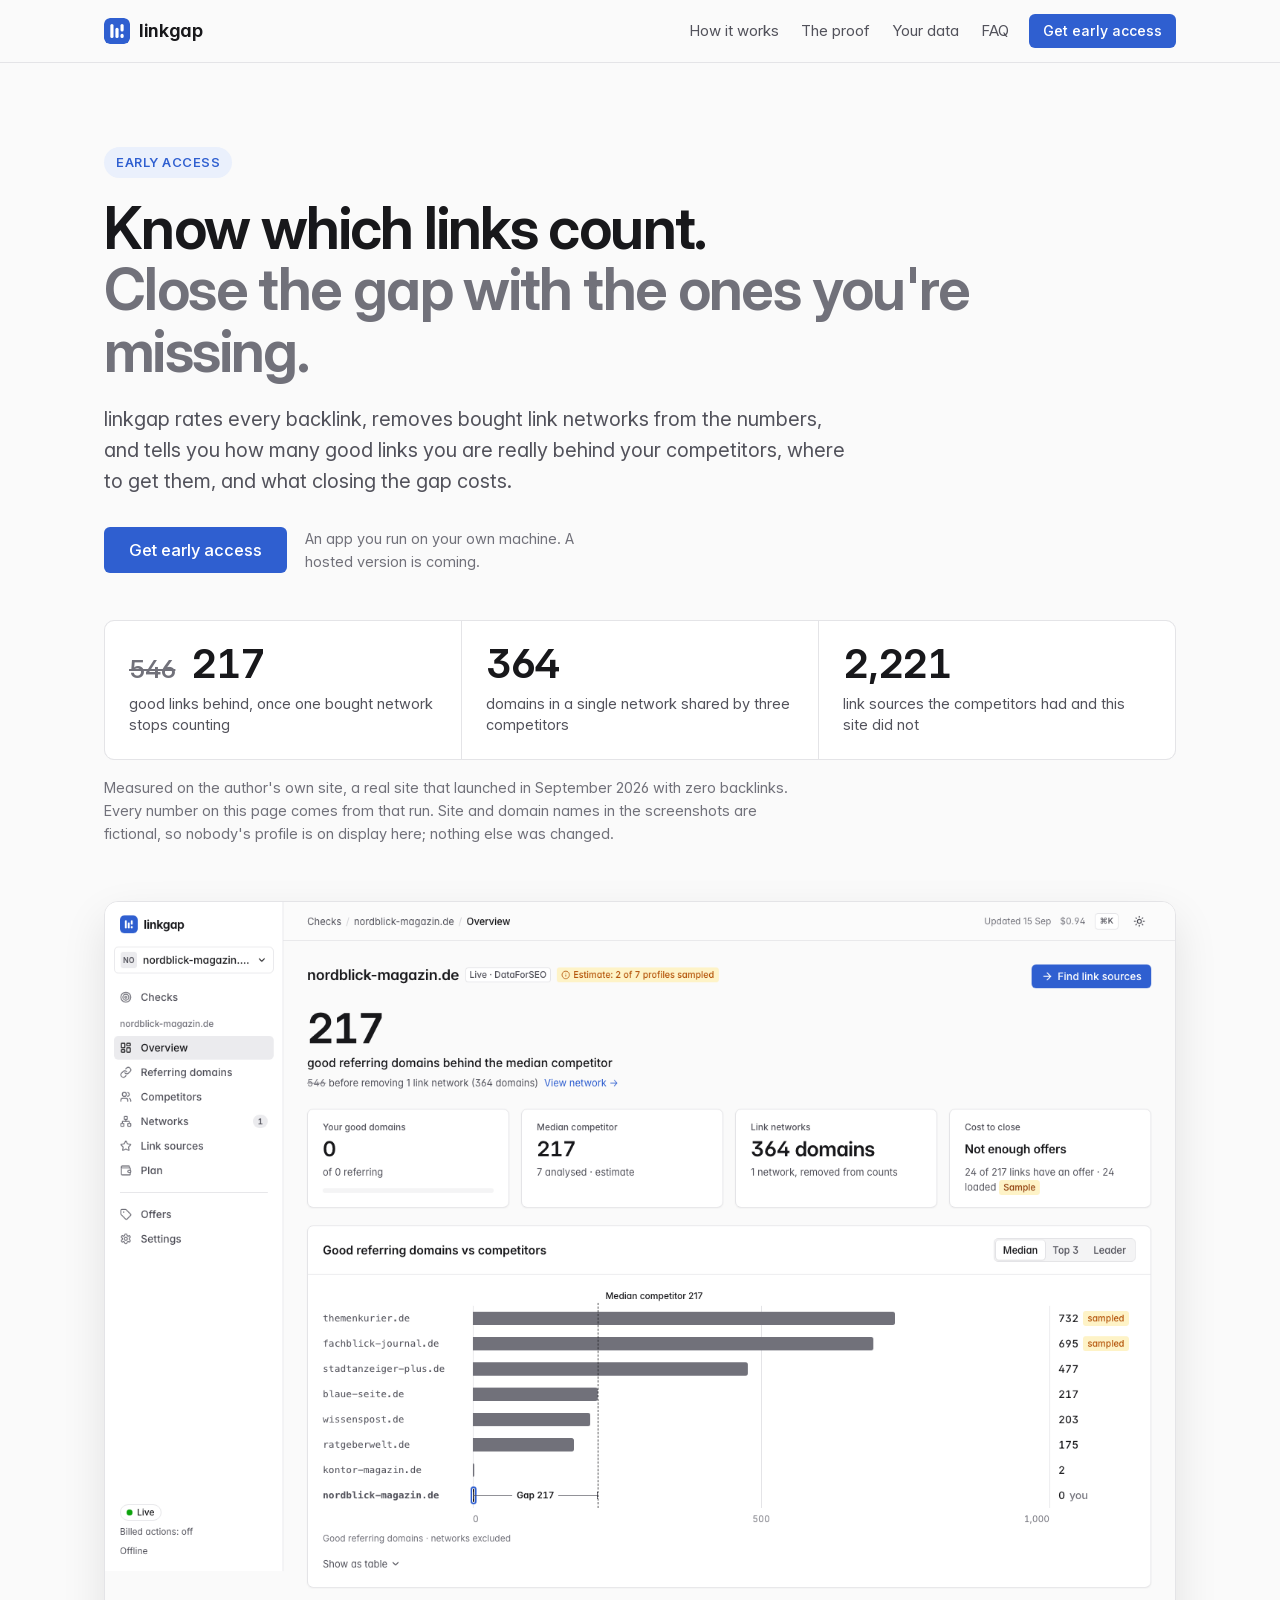
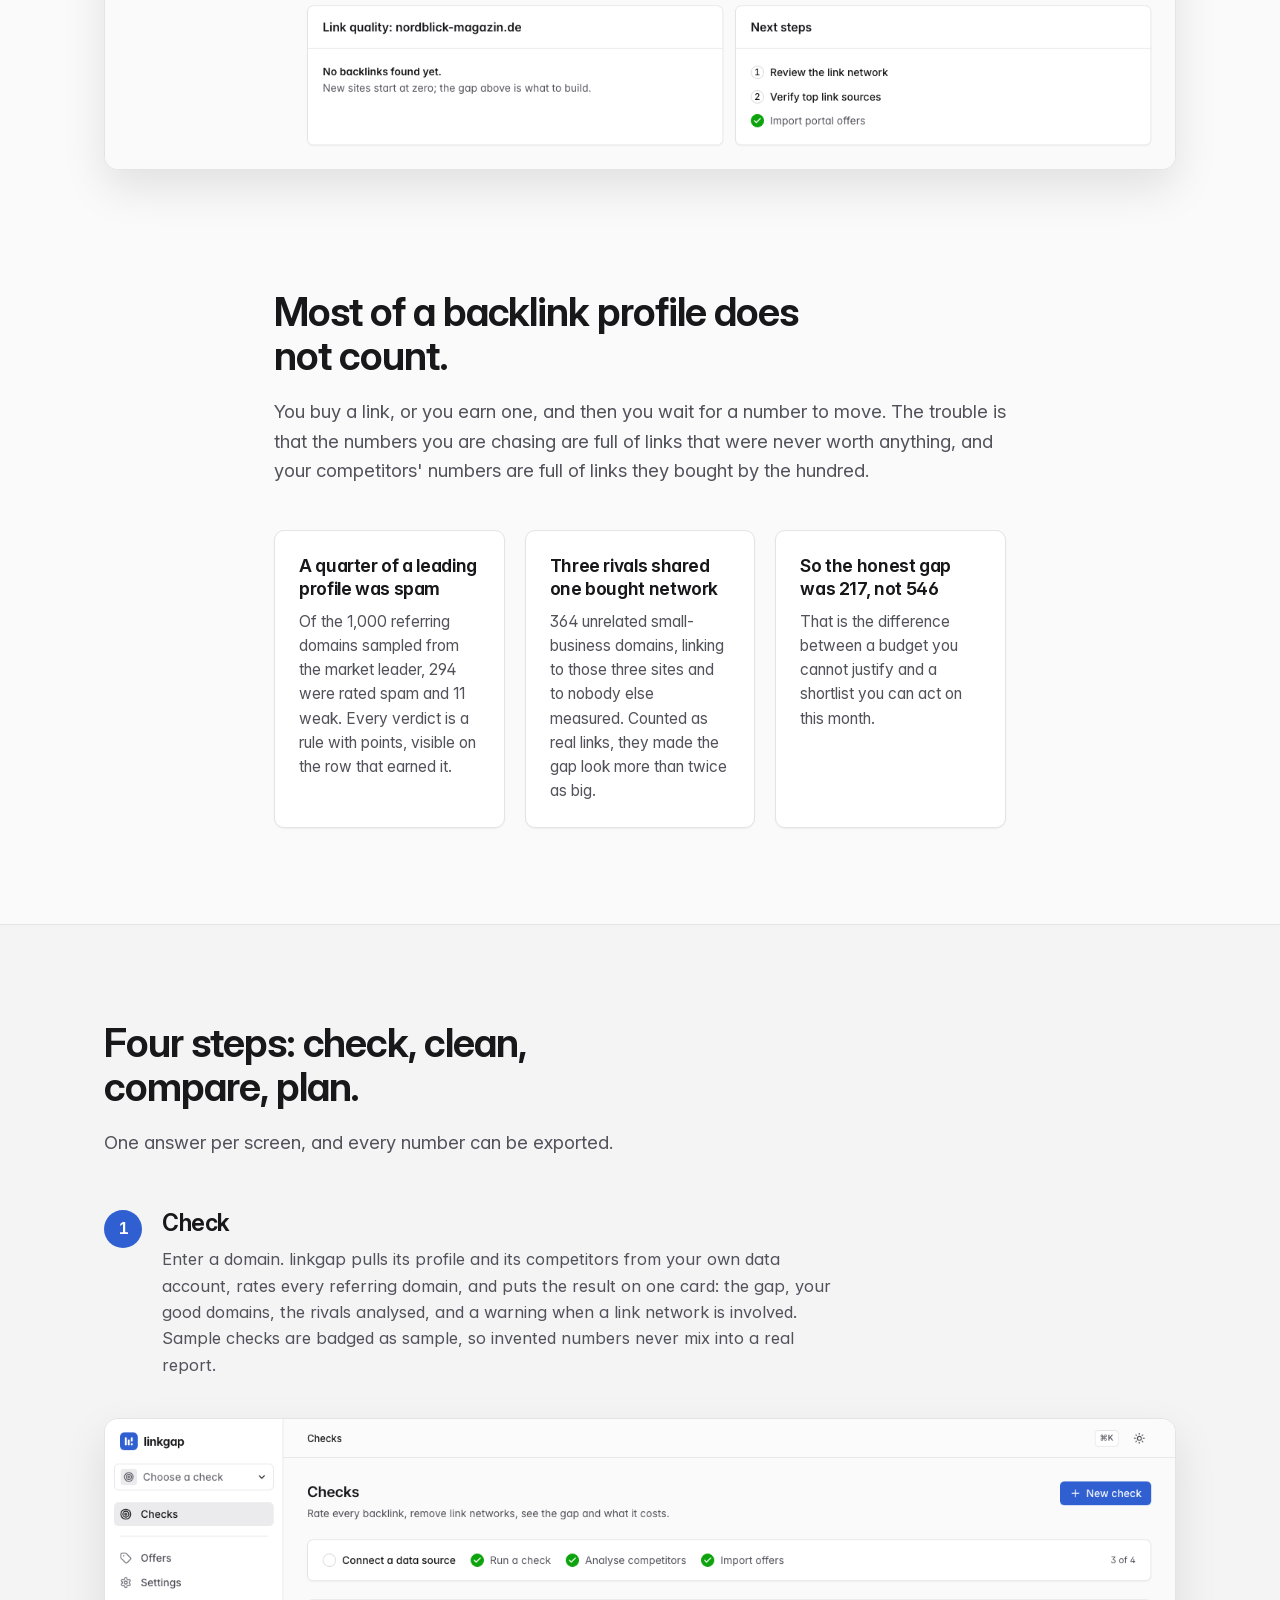
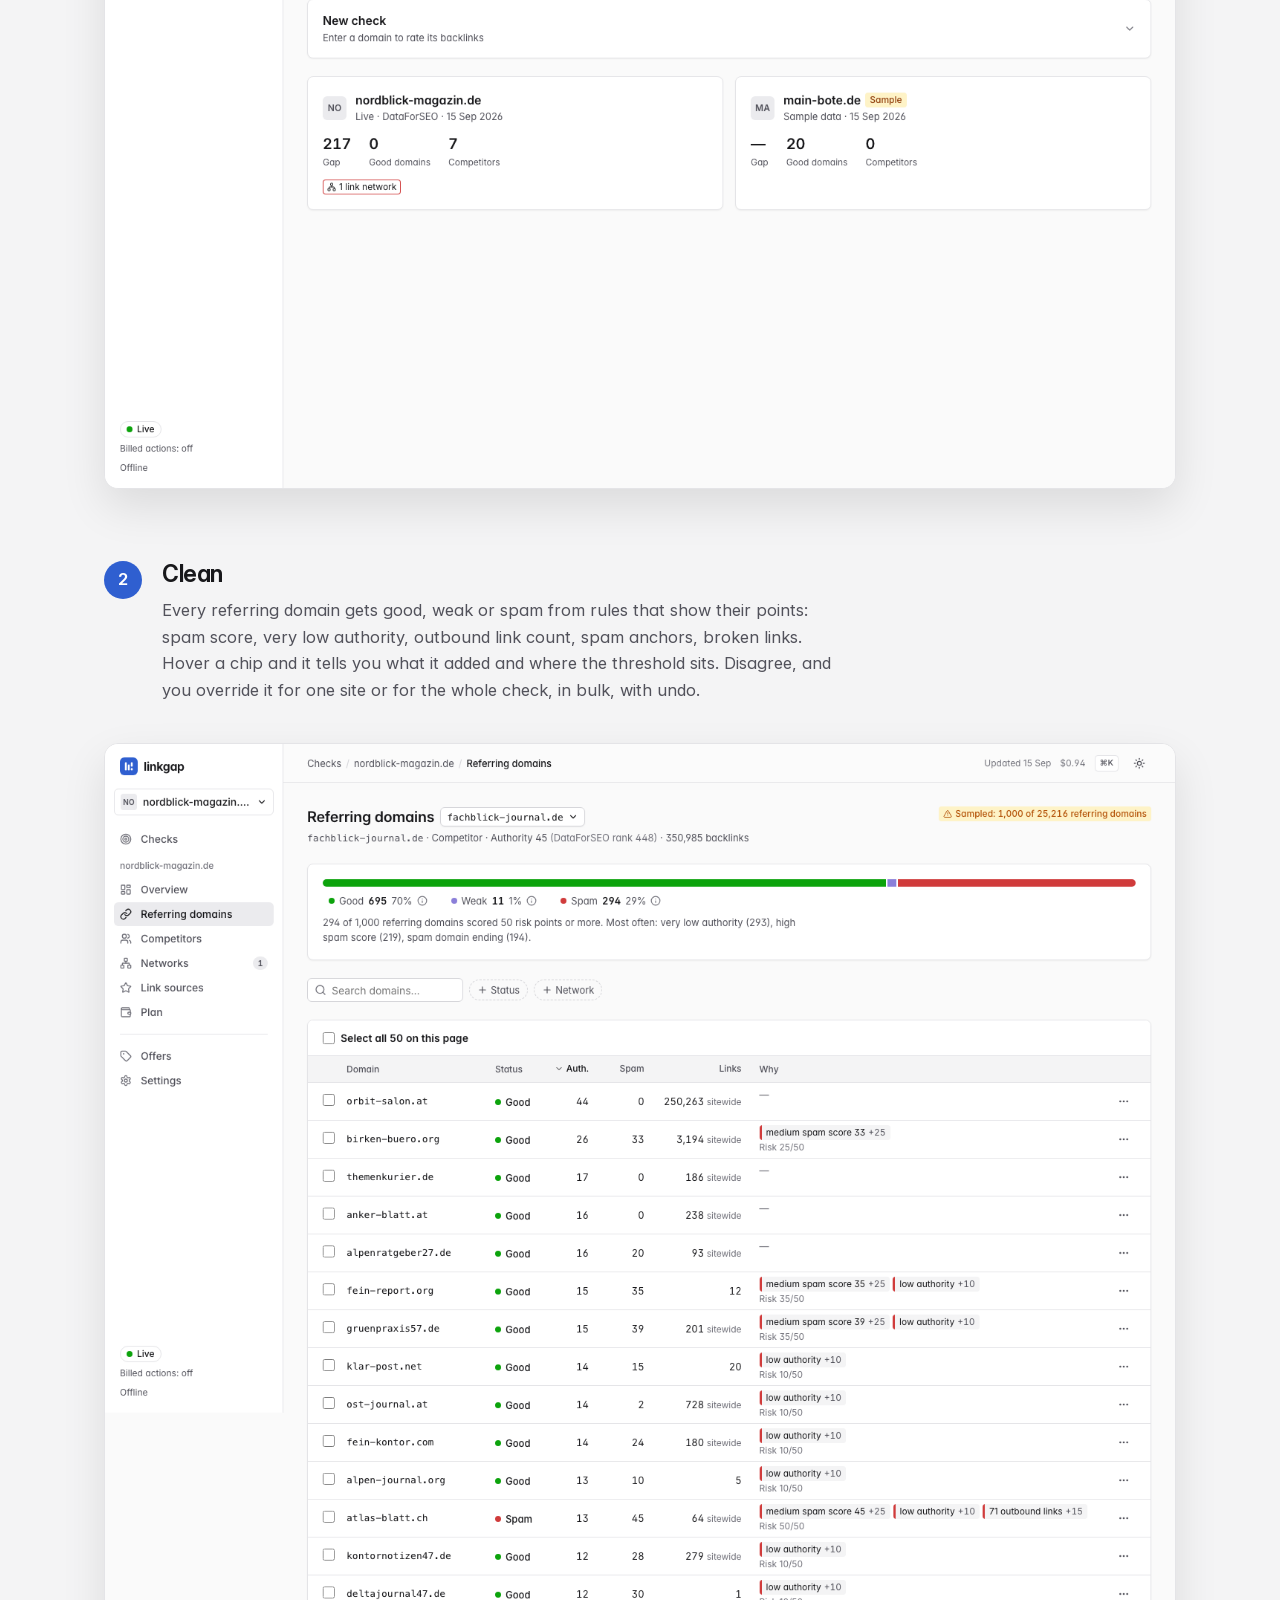
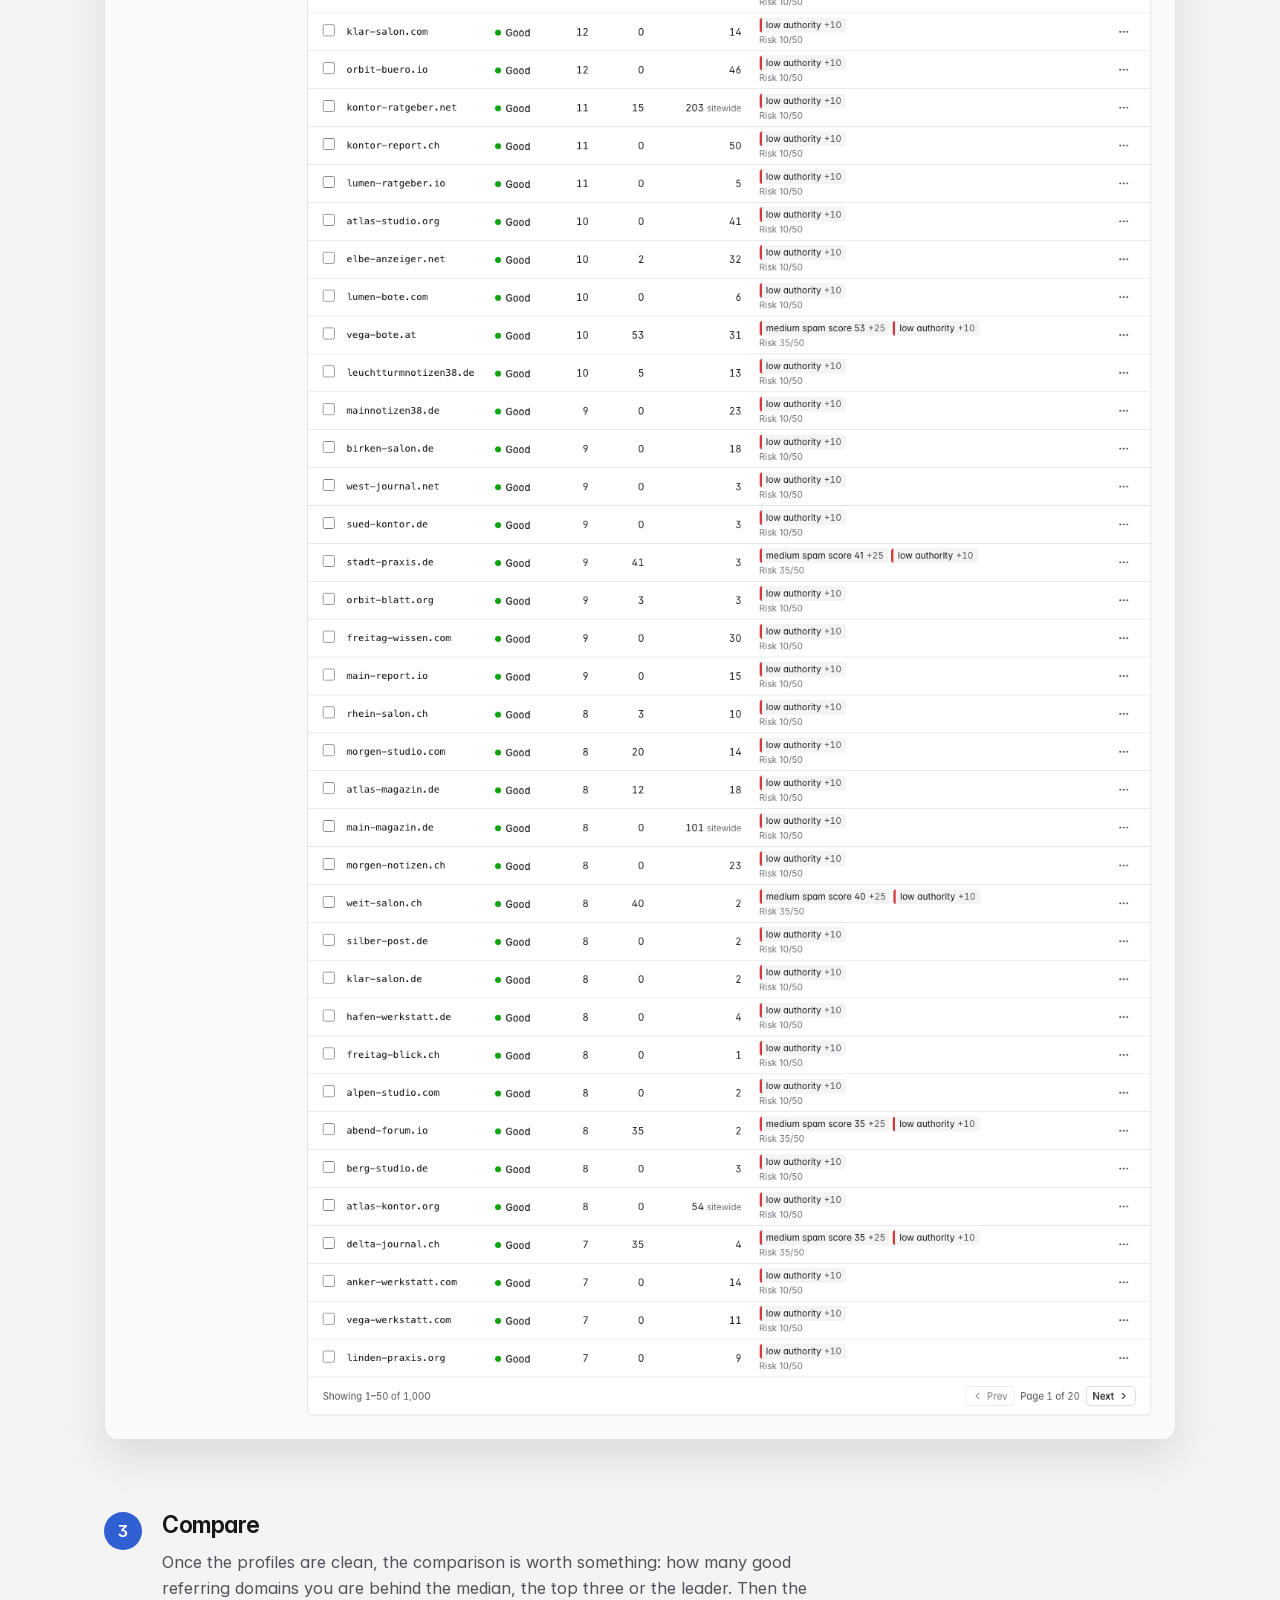
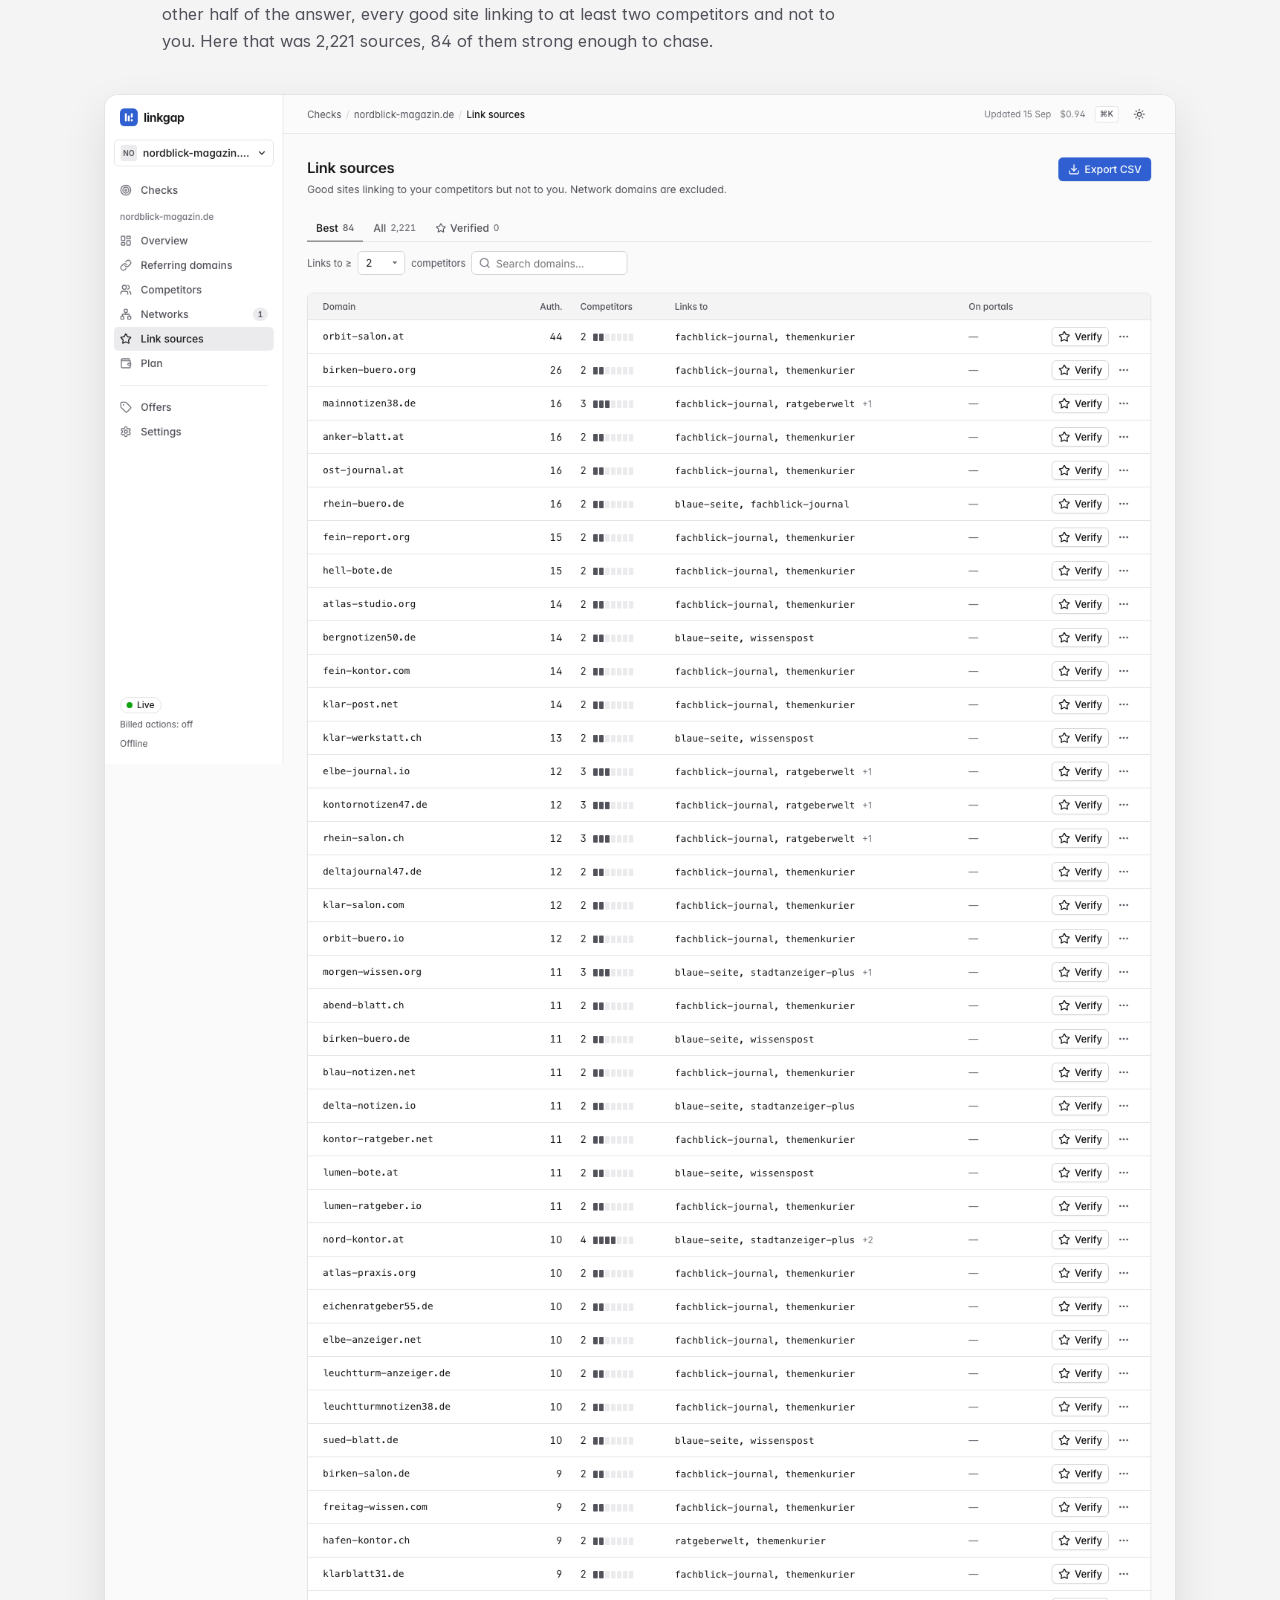
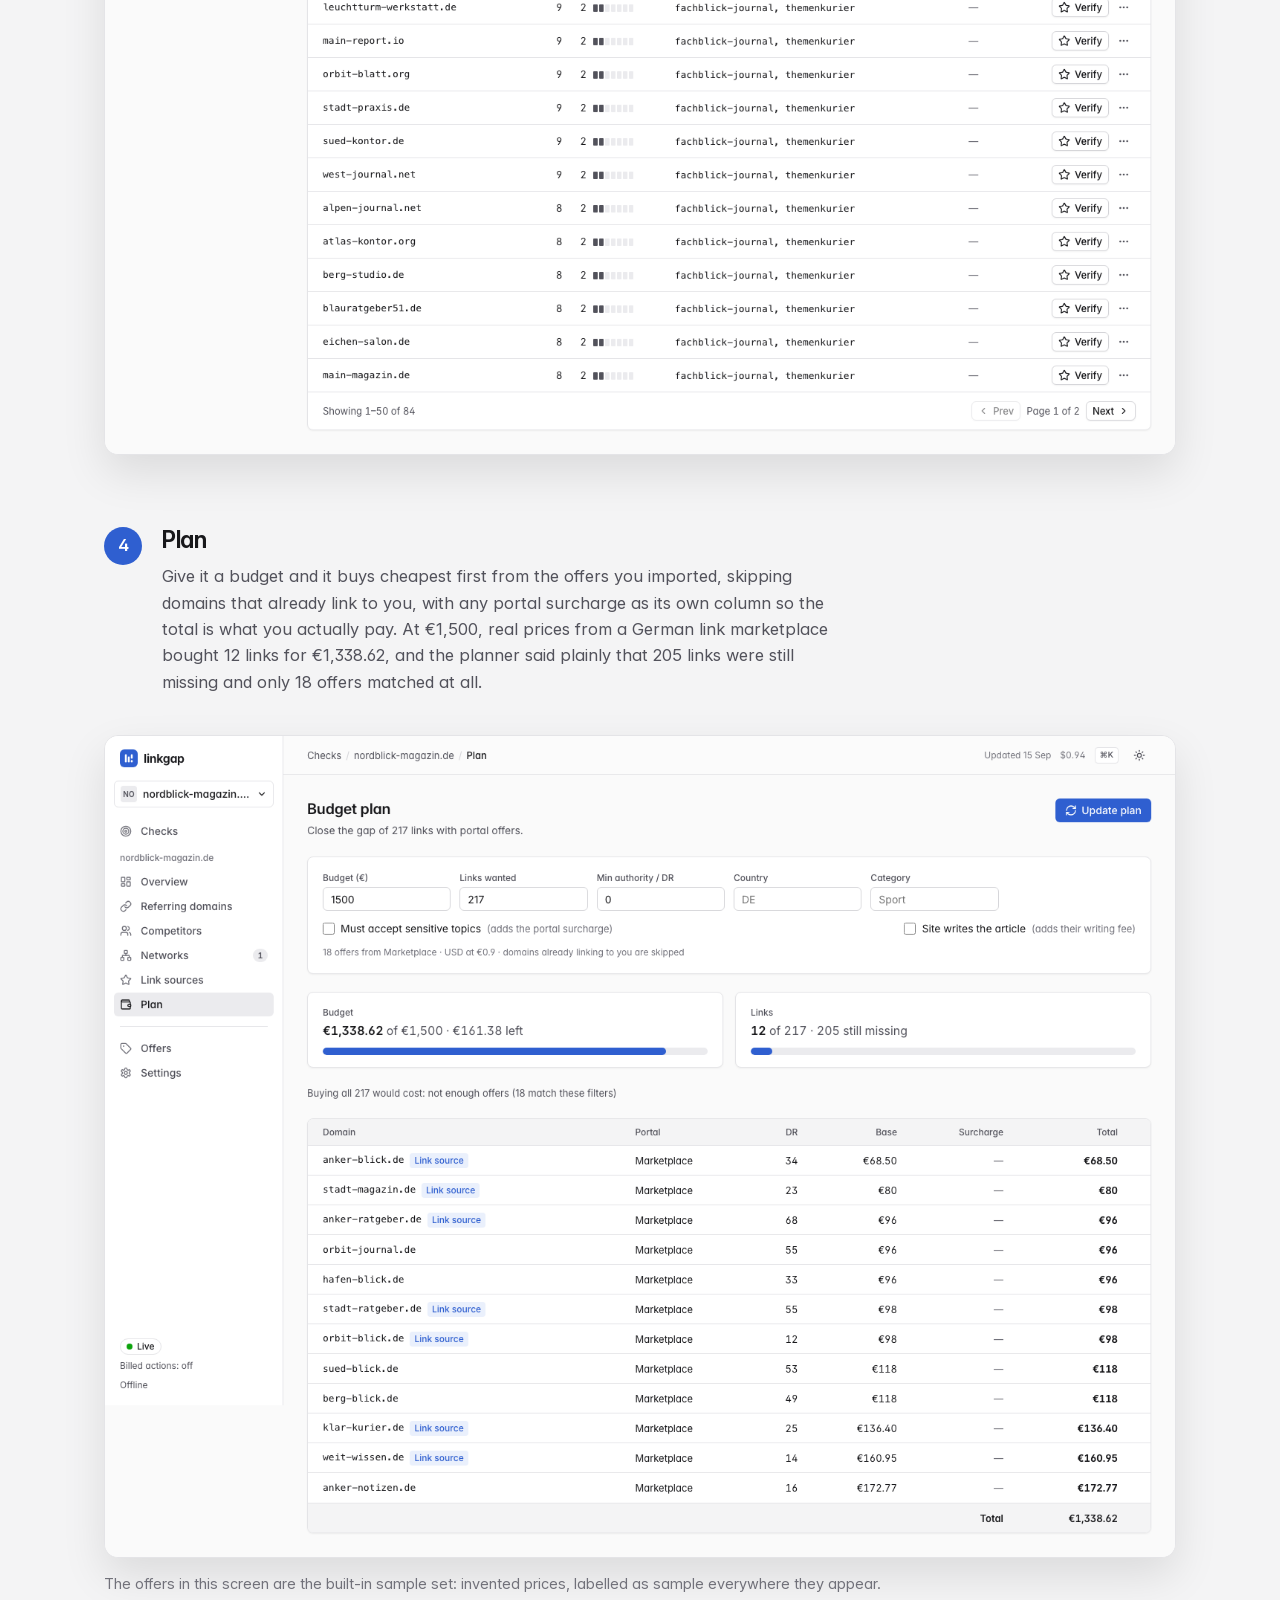
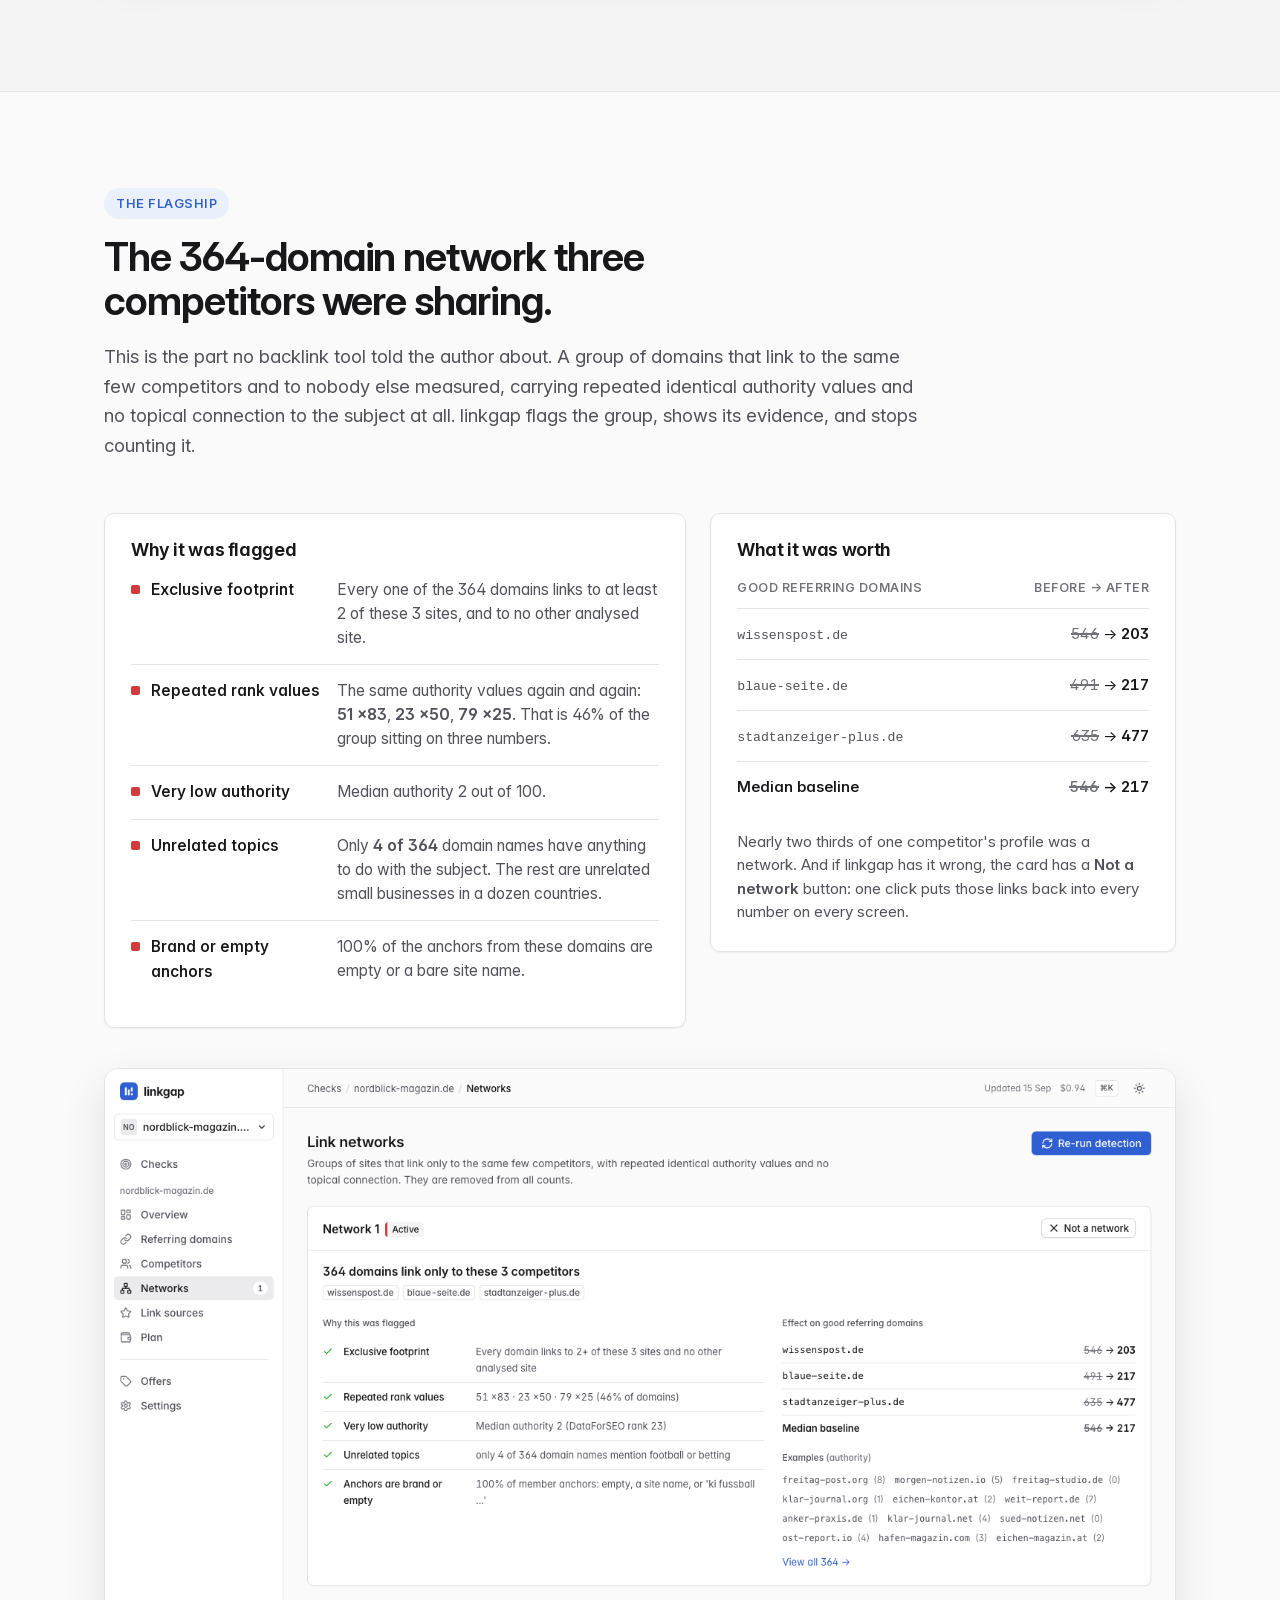
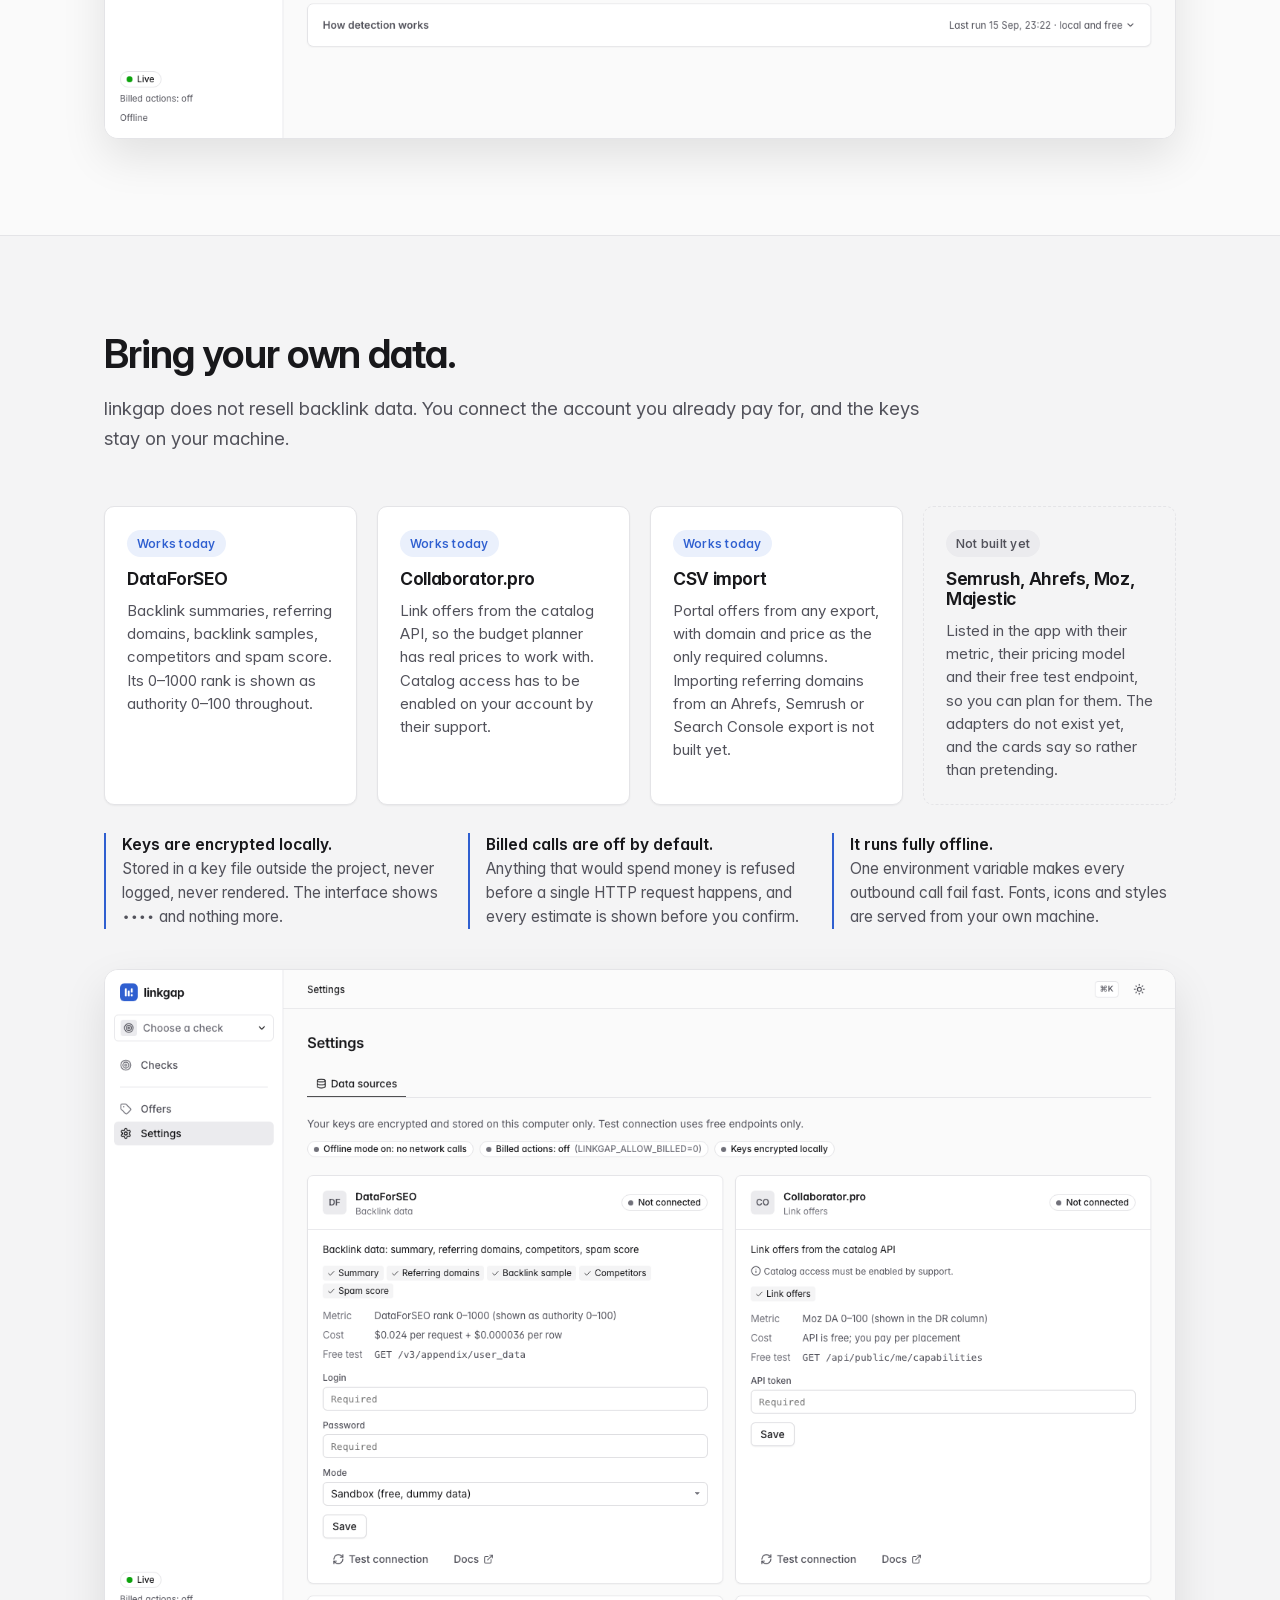
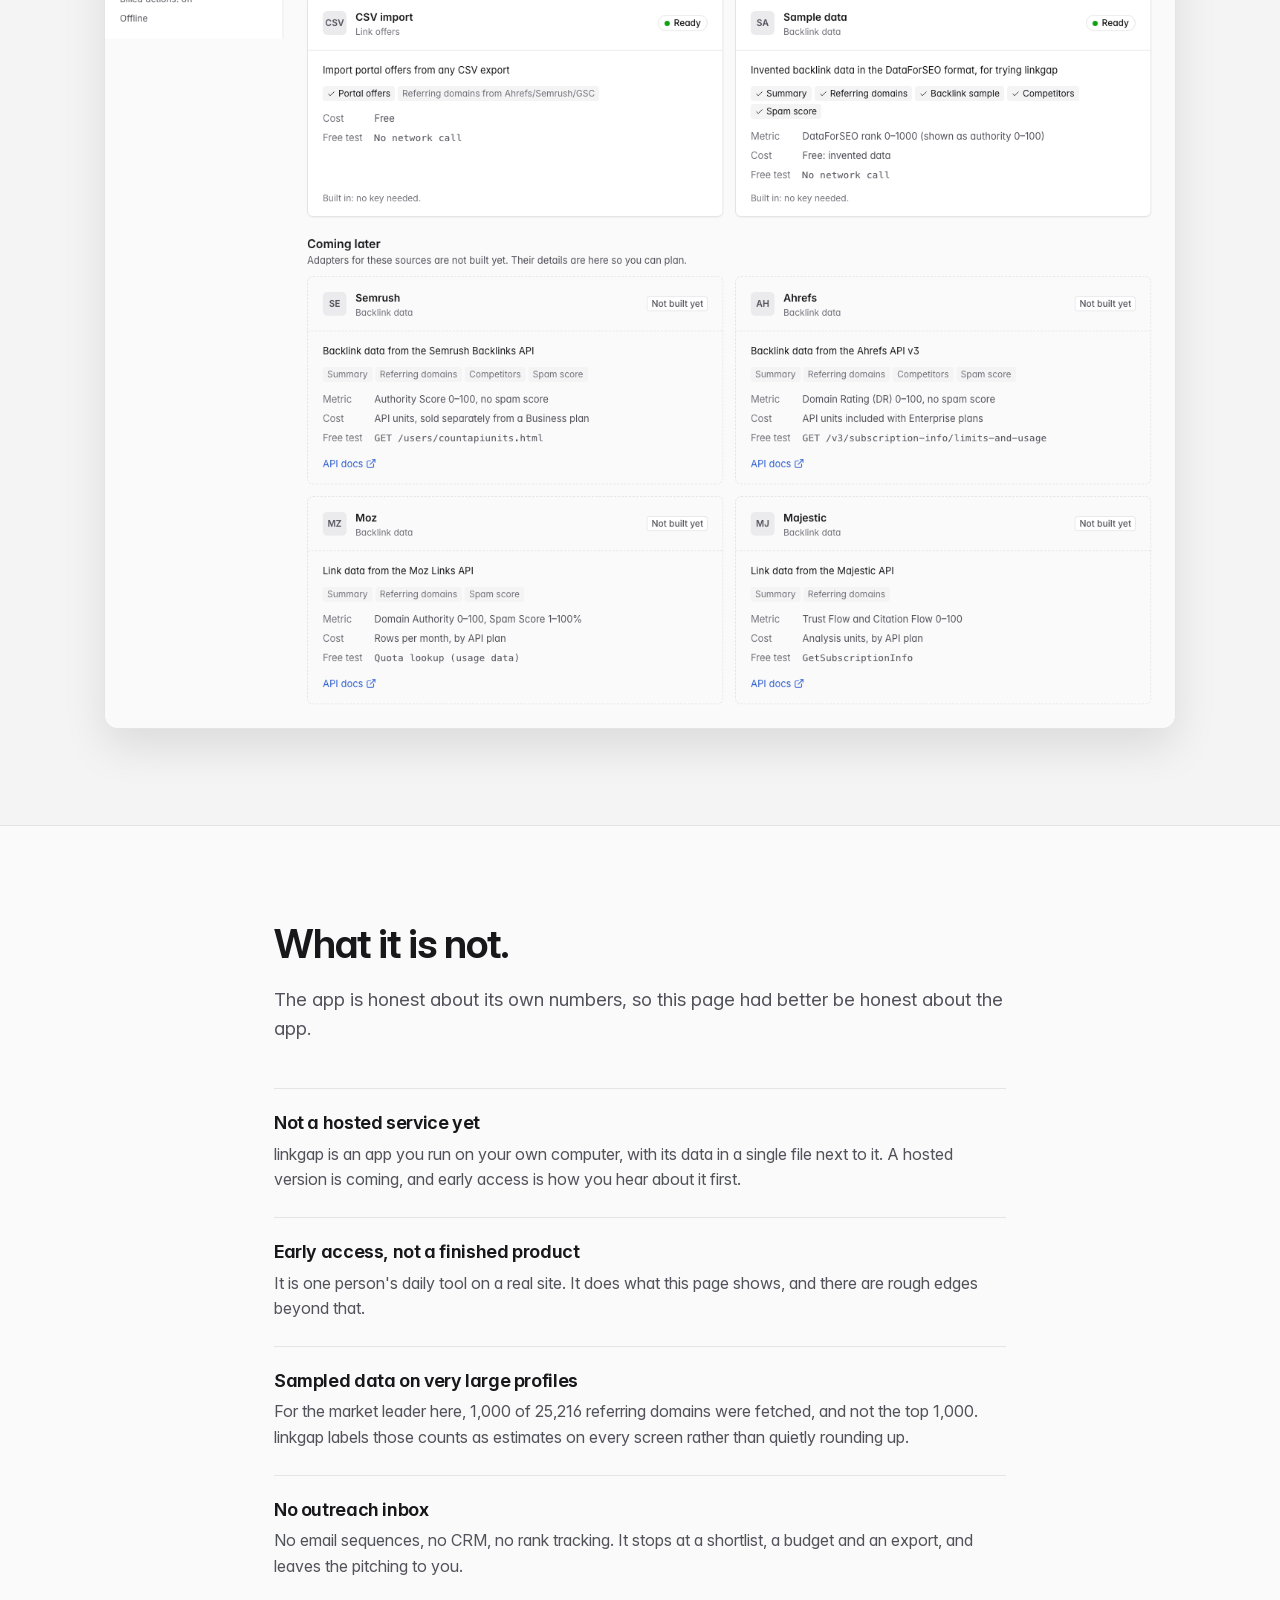
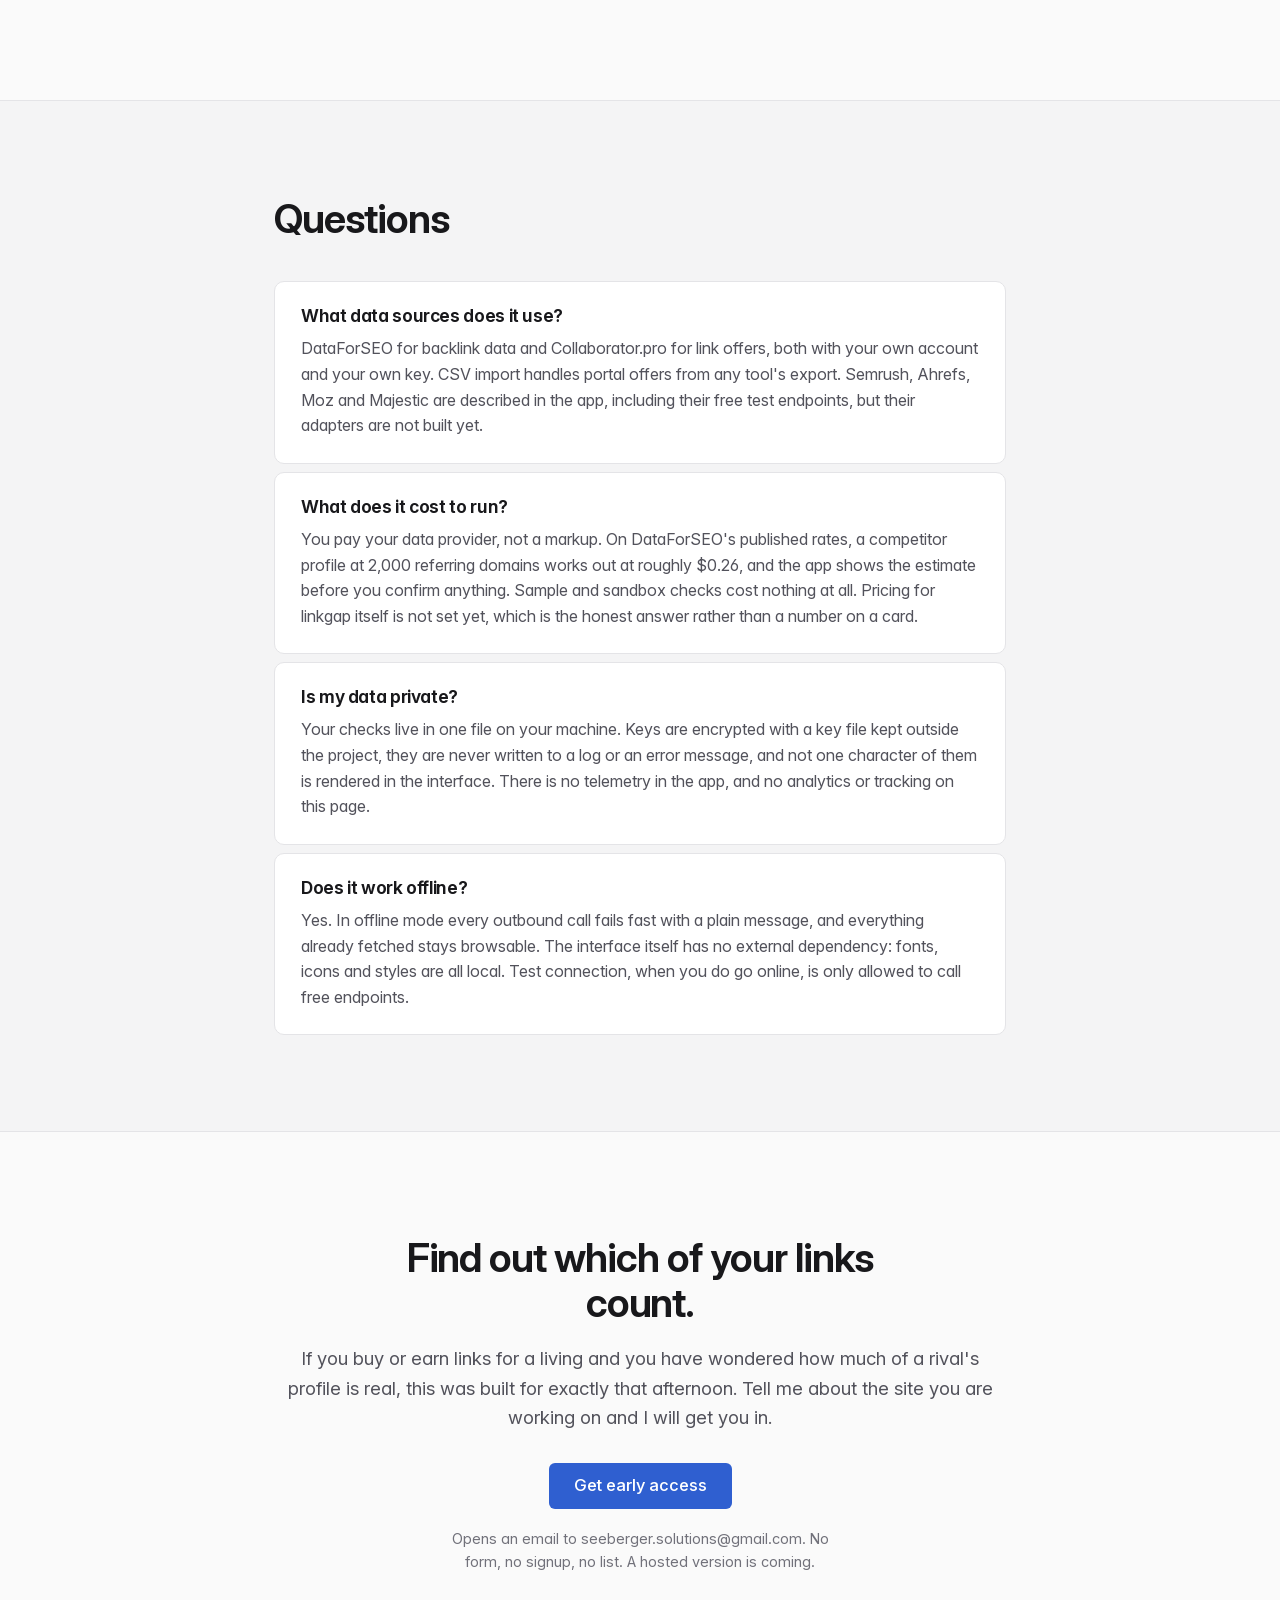
==== commit e17ad8de: "Real marketplace prices in the plan section Co-Authored-By: Claude Opus 5 <noreply@anthropic.com> Cl" ====
--- a/index.html
+++ b/index.html
@@ -215,17 +215,17 @@
               <p>
                 Give it a budget and it buys cheapest first from the offers you imported, skipping
                 domains that already link to you, with any portal surcharge as its own column so
-                the total is what you actually pay. At €1,500 the sample offers
-                bought 21 links for €1,465, and the planner said plainly that 196 links were still
-                missing and only 16 offers matched at all.
+                the total is what you actually pay. At €1,500, real prices from a German link
+                marketplace bought 12 links for €1,338.62, and the planner said plainly that 205 links
+                were still missing and only 18 offers matched at all.
               </p>
             </div>
           </div>
           <figure class="shot">
             <picture>
               <source srcset="img/plan-dark.png" media="(prefers-color-scheme: dark)">
-              <img src="img/plan-light.png" width="1440" height="1572" loading="lazy" decoding="async"
-                   alt="The budget plan screen with a yellow banner reading sample data invented for the demo not real, a budget meter at €1,465 of €1,500 with €35 left, a links meter at 21 of 217 with 196 still missing, and a table of offers with base price, surcharge and total, every row badged Sample.">
+              <img src="img/plan-light.png" width="1440" height="1104" loading="lazy" decoding="async"
+                   alt="The budget plan screen with a budget meter at €1,338.62 of €1,500 with €161.38 left, a links meter at 12 of 217 with 205 still missing, and a table of offers with base price, surcharge and total, every row badged Sample.">
             </picture>
           </figure>
           <p class="shot-note">
@@ -466,7 +466,7 @@
       <b>linkgap</b>
     </span>
     <p class="footer-note">
-      Every figure on this page was measured on a real site in September 2026, with the names in the screenshots replaced by fictional ones. Screens
+      Every figure on this page was measured on a real site in September 2026, and the placement prices are real prices from a German link marketplace. Only the site names in the screenshots are fictional. Screens
       showing invented offers are labelled sample, both here and in the app.
     </p>
     <a class="footer-mail" href="mailto:seeberger.solutions@gmail.com?subject=linkgap%20early%20access">seeberger.solutions@gmail.com</a>
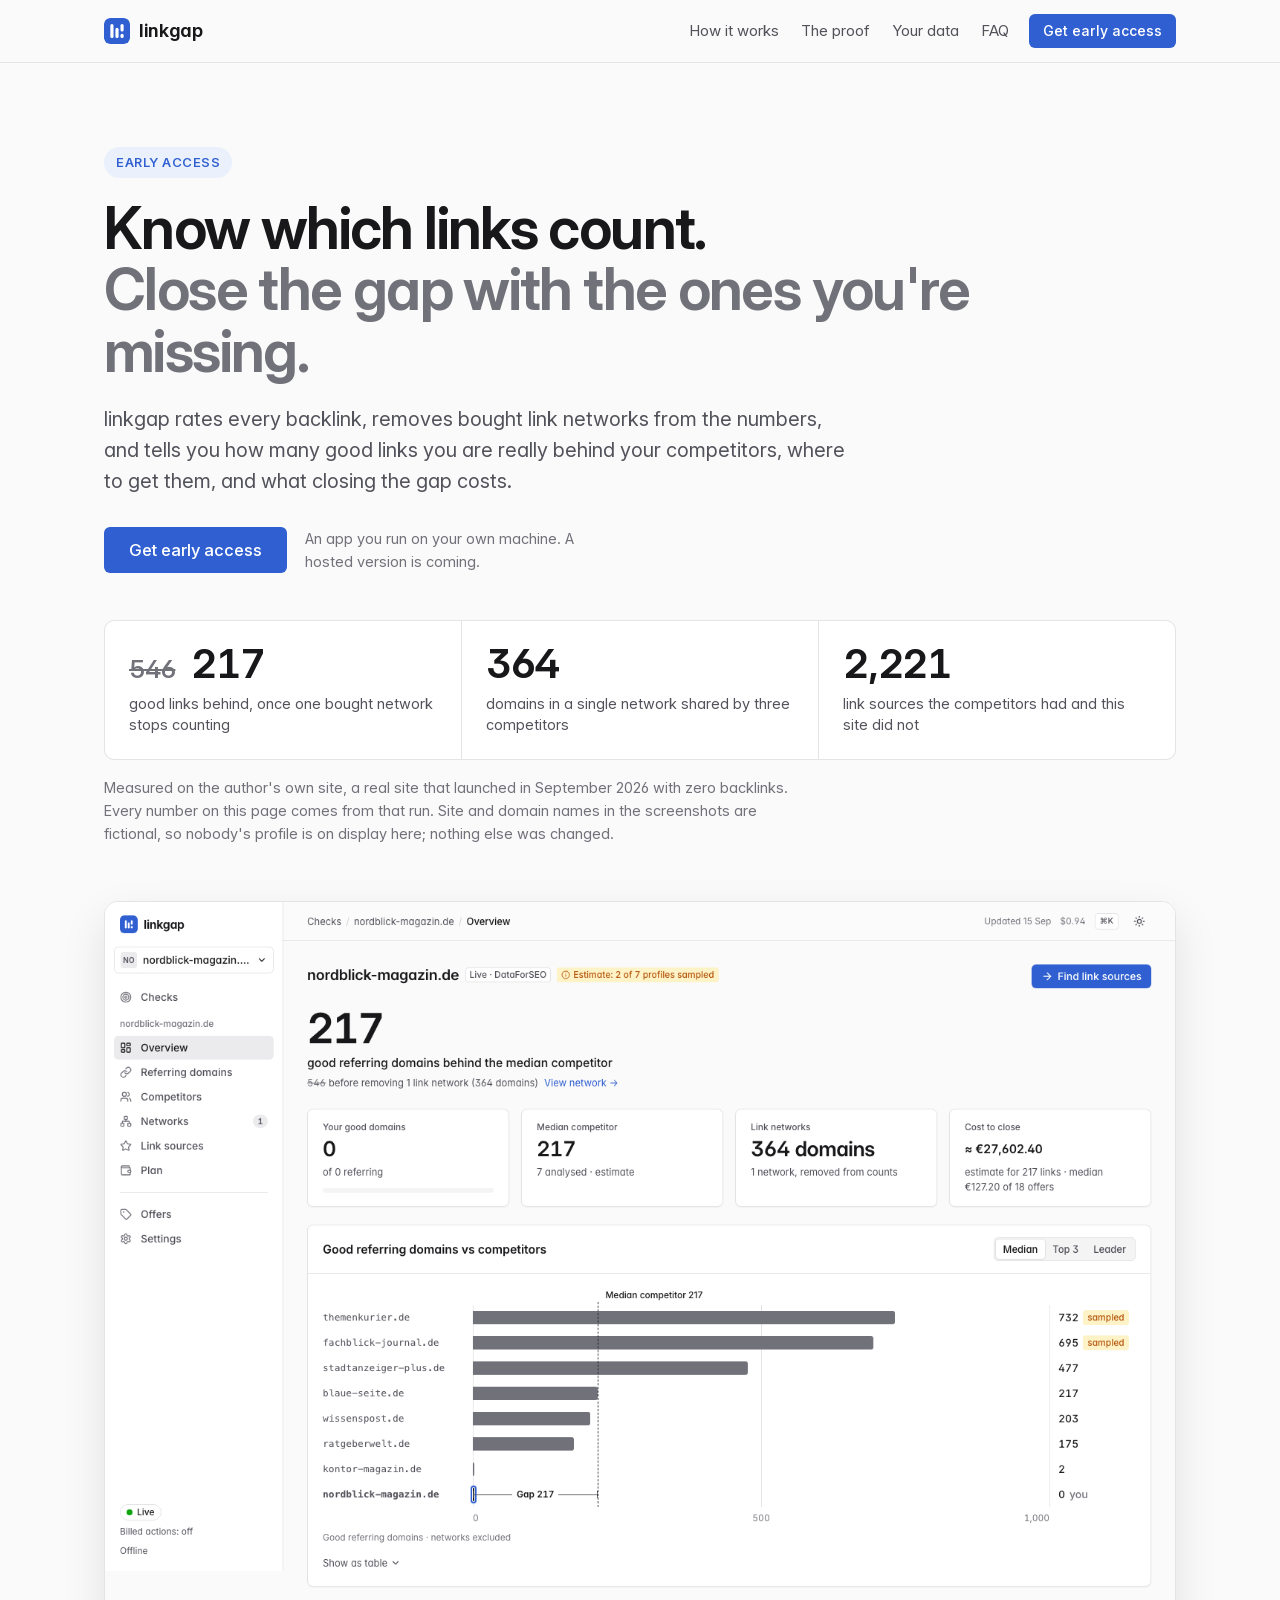
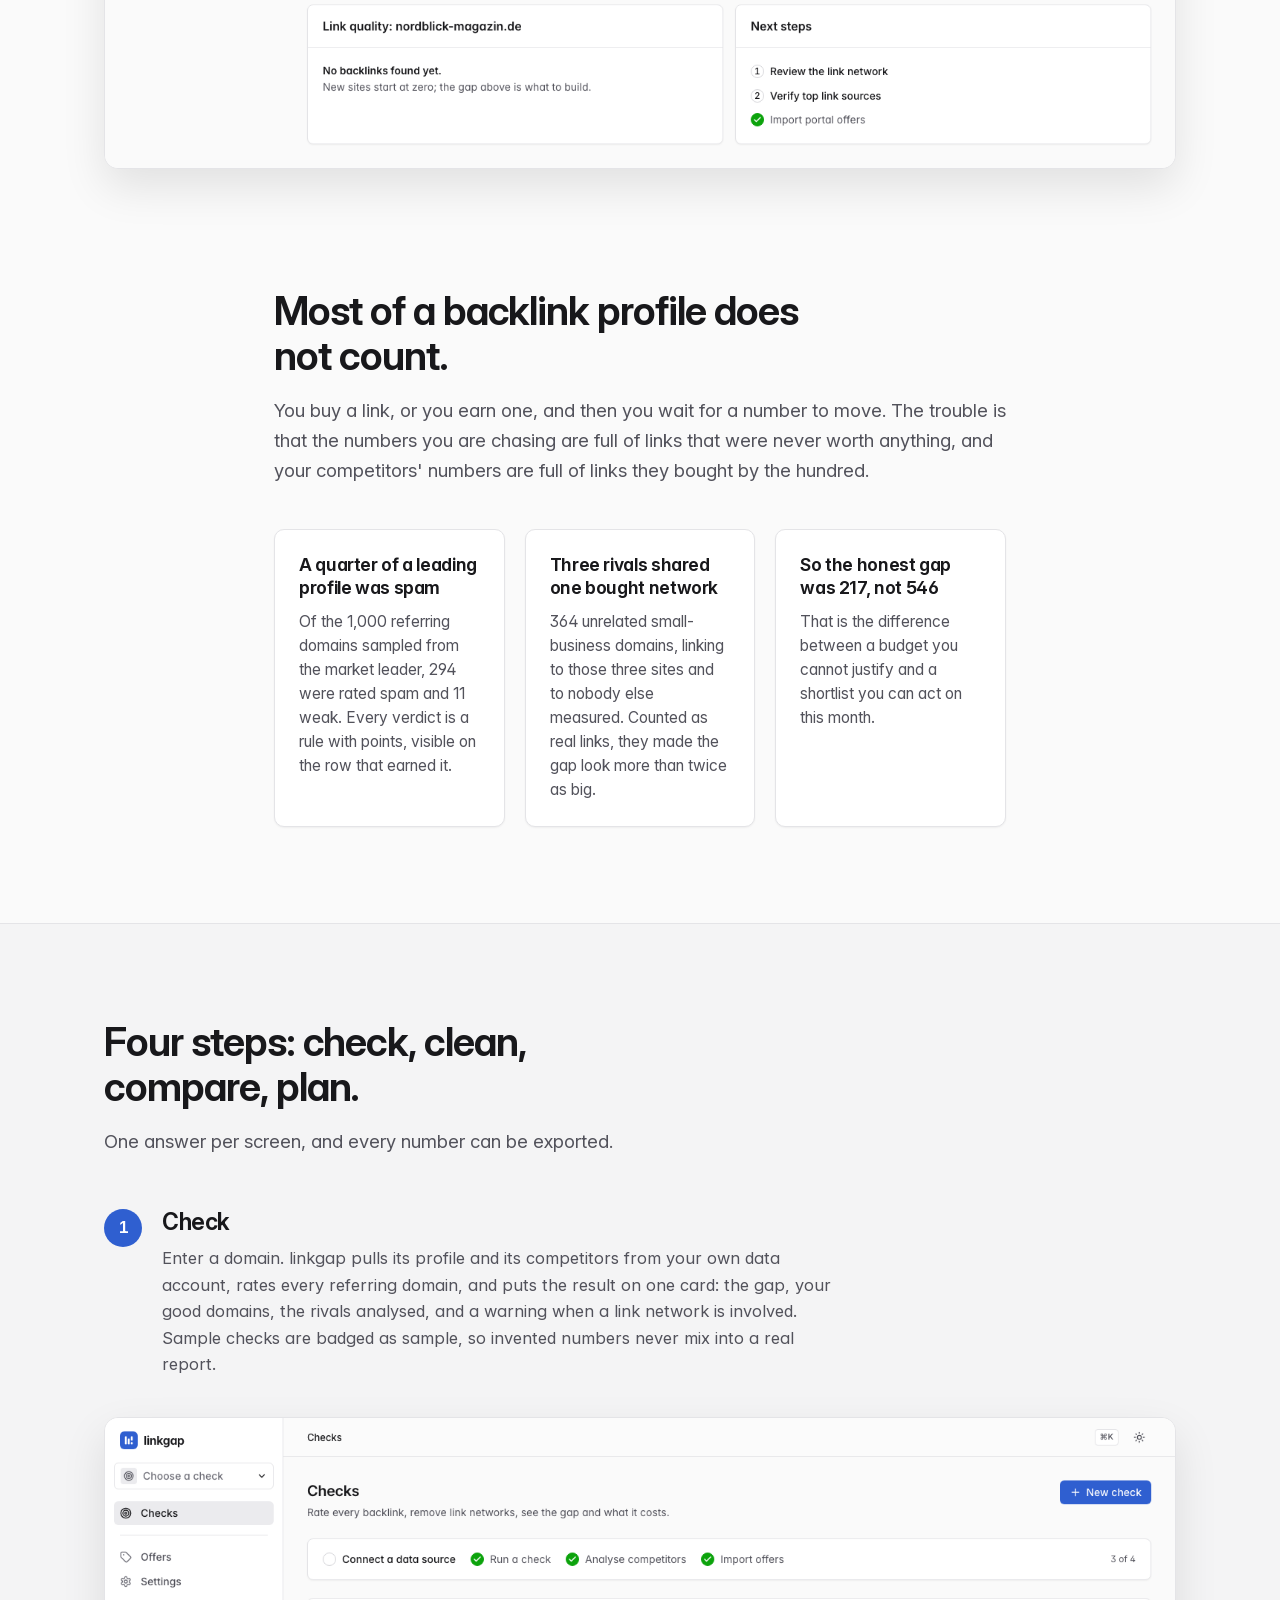
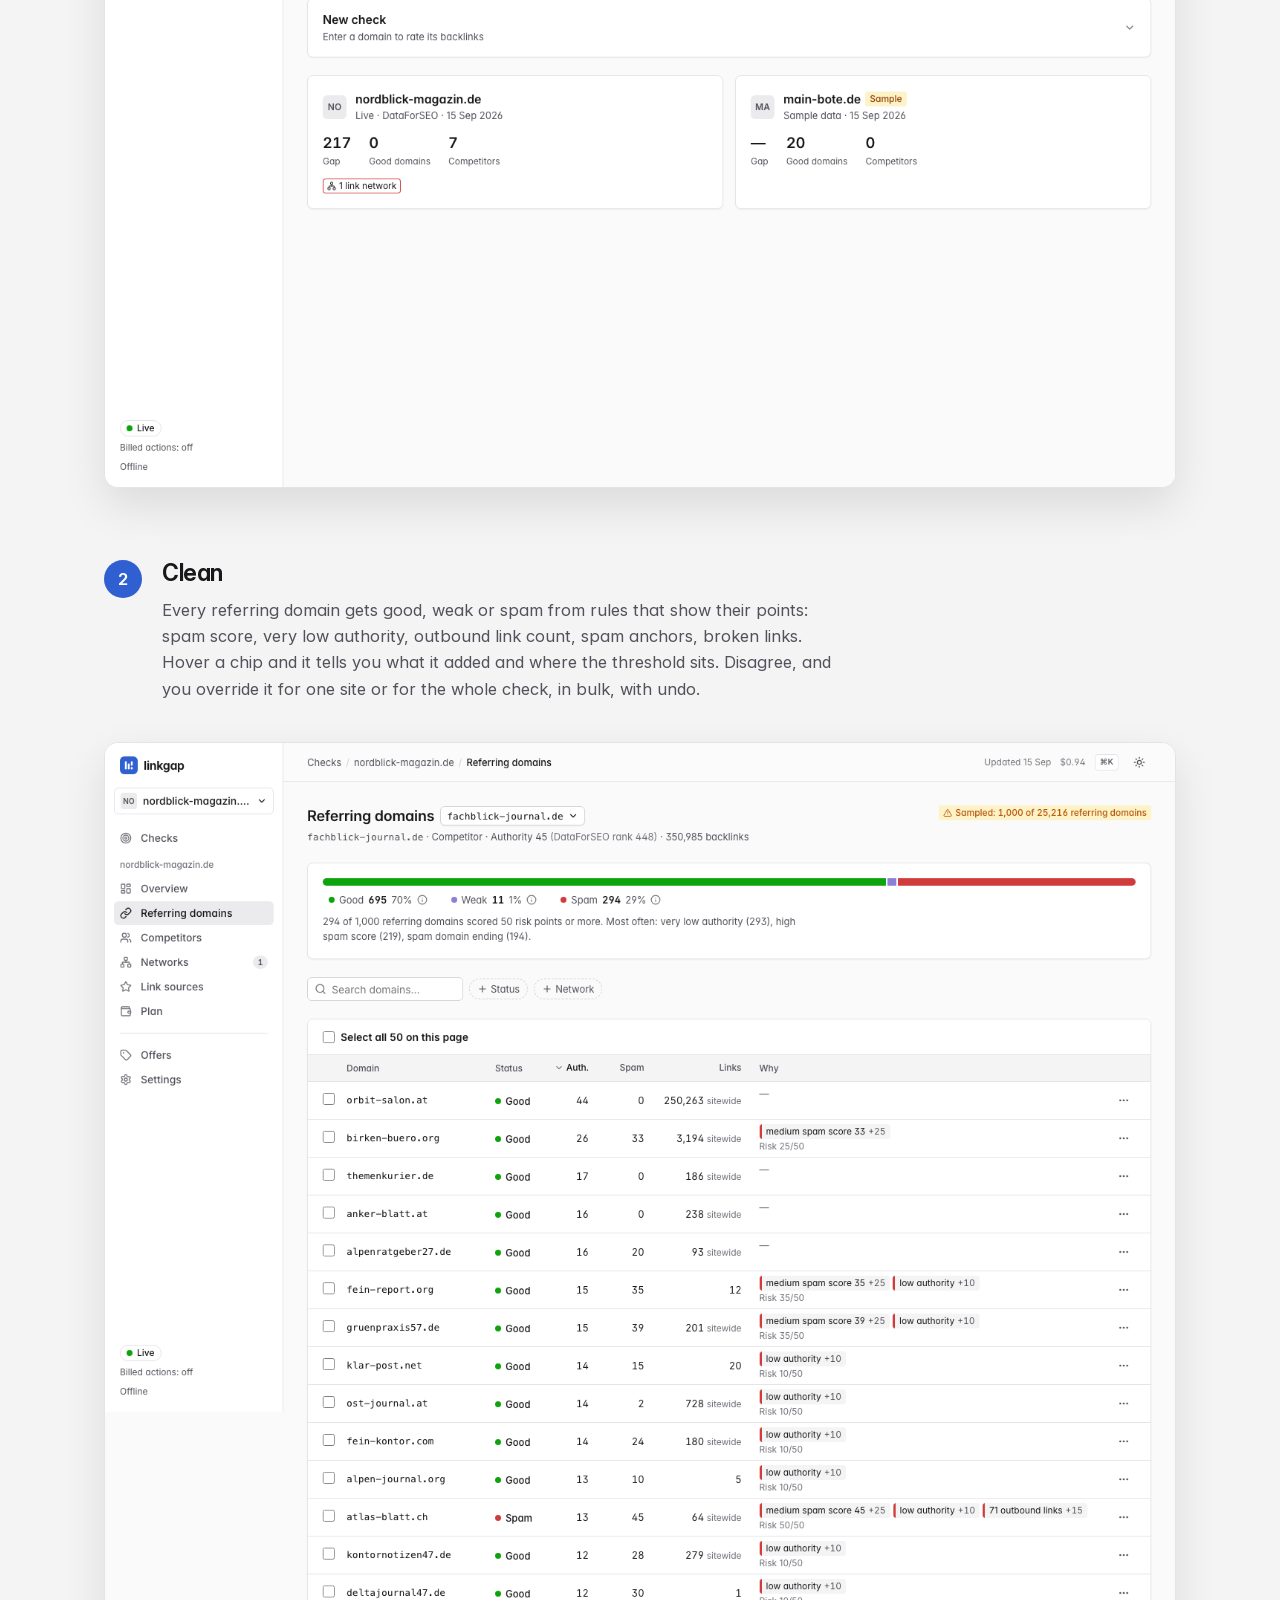
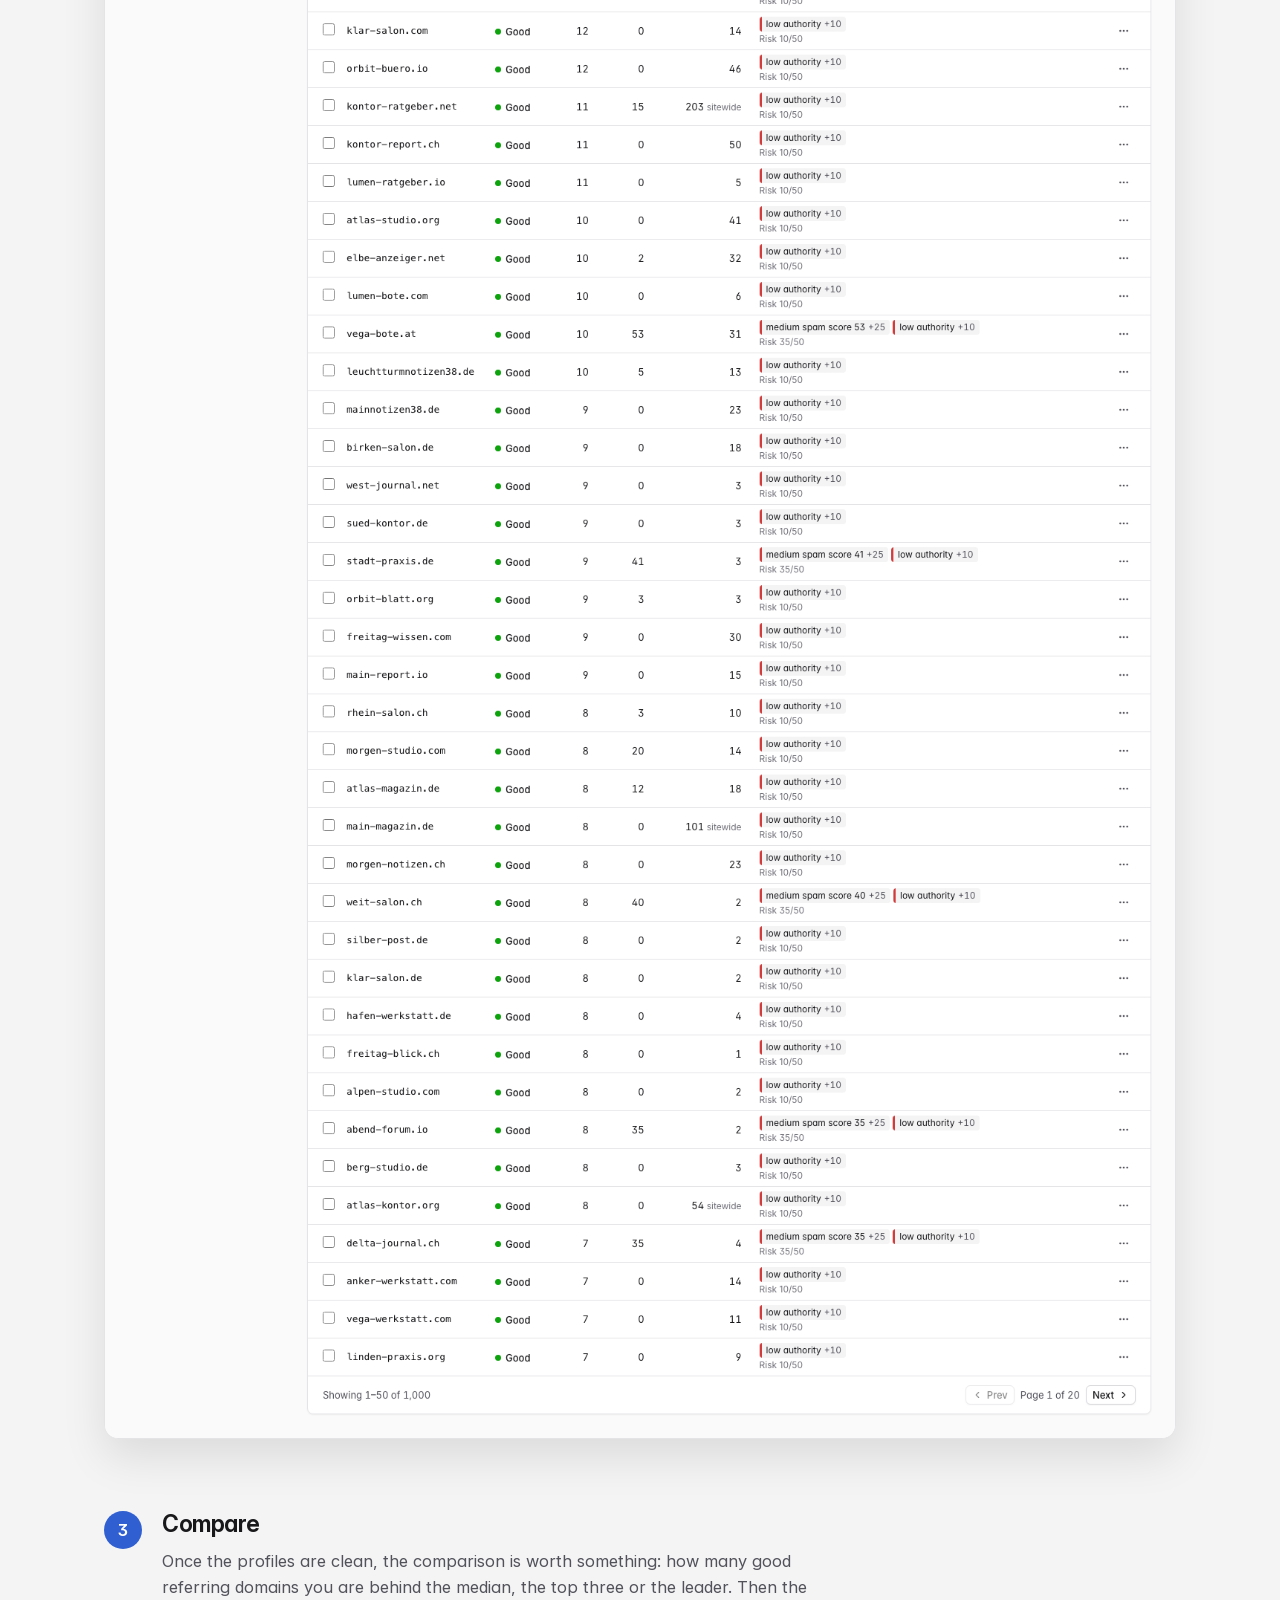
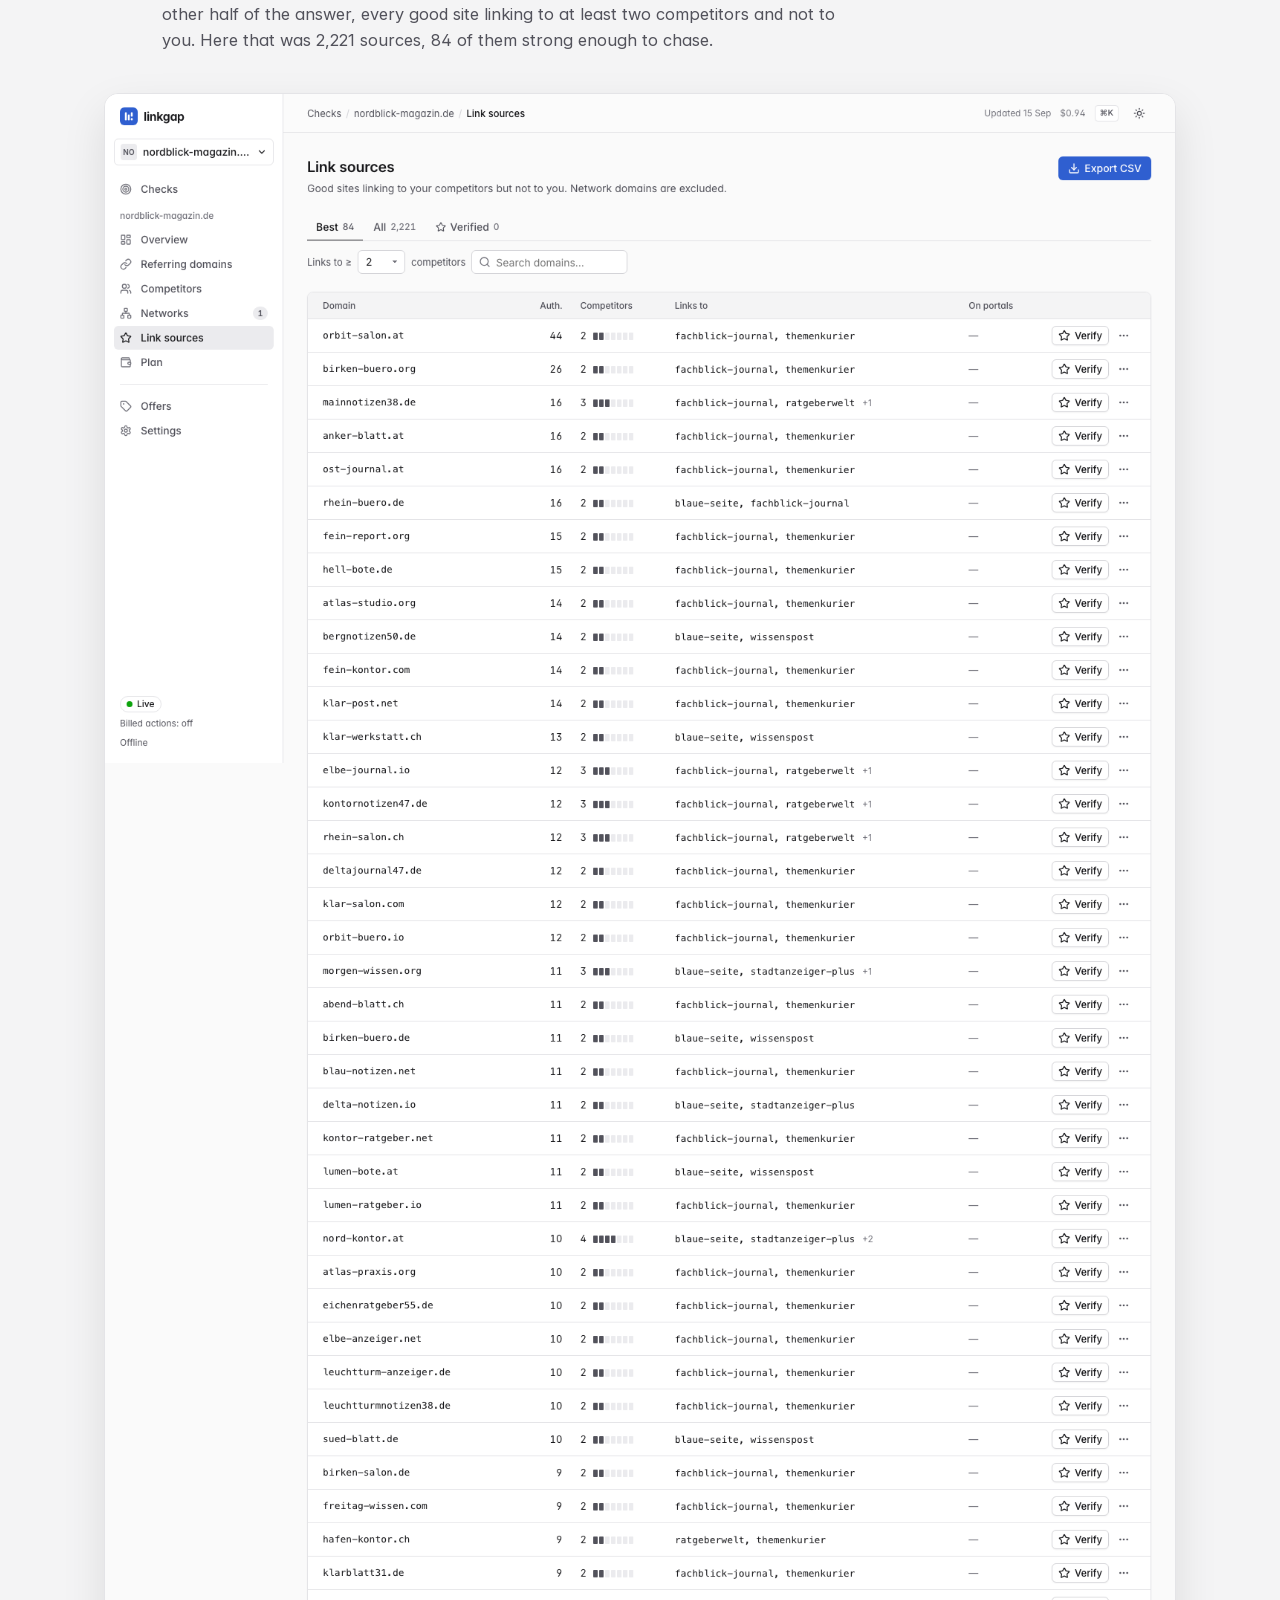
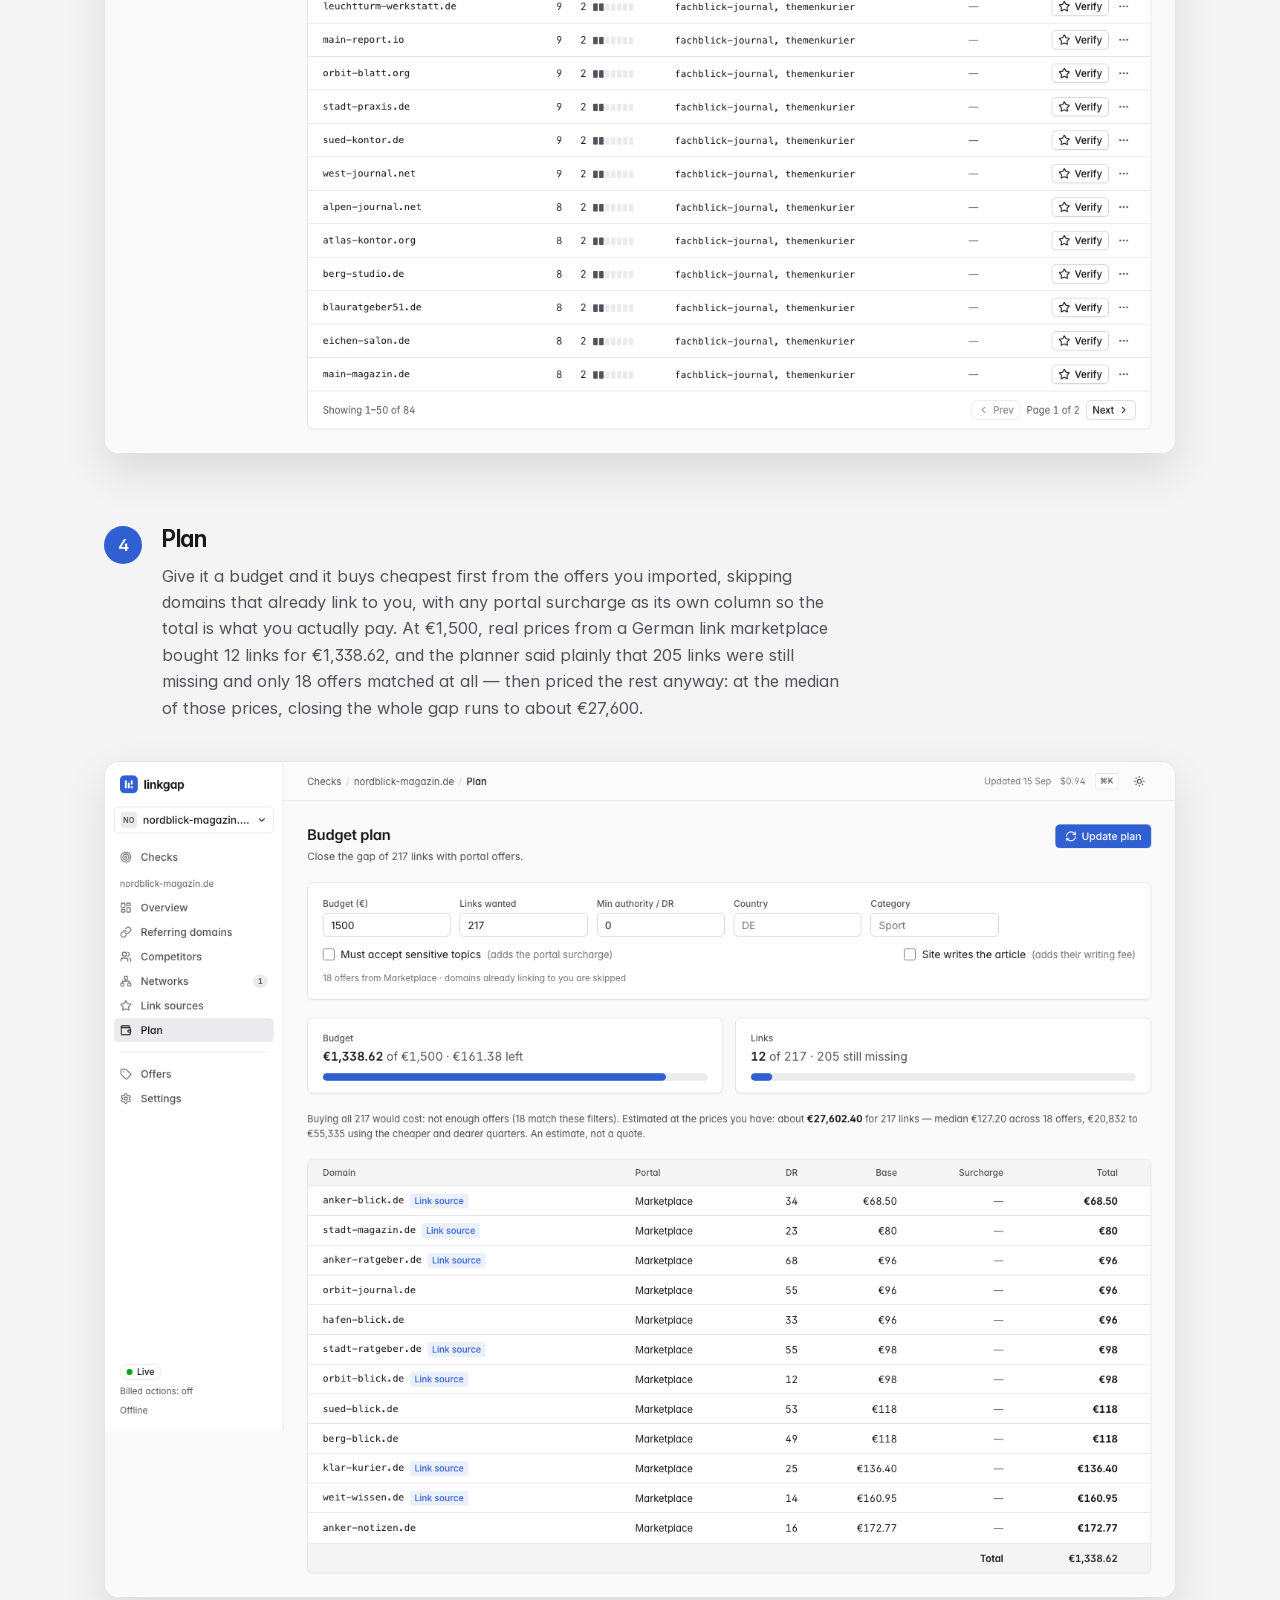
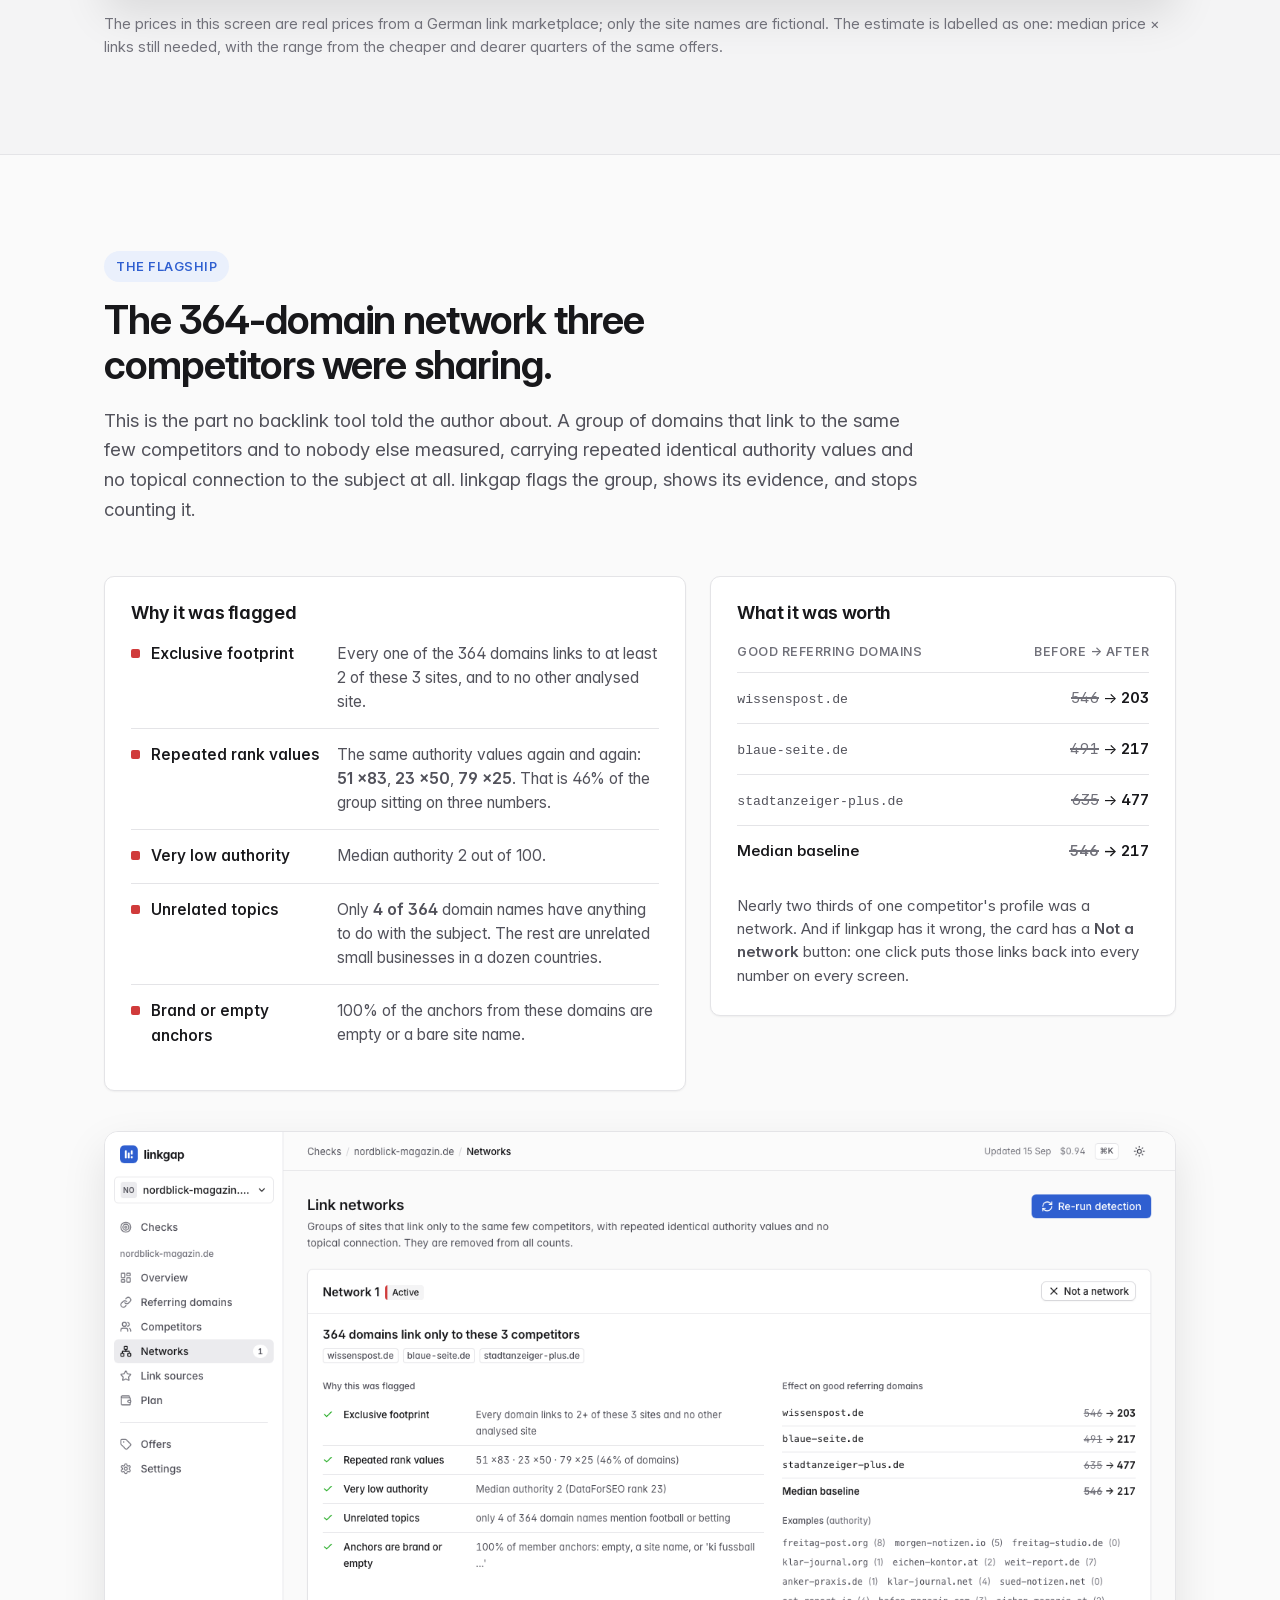
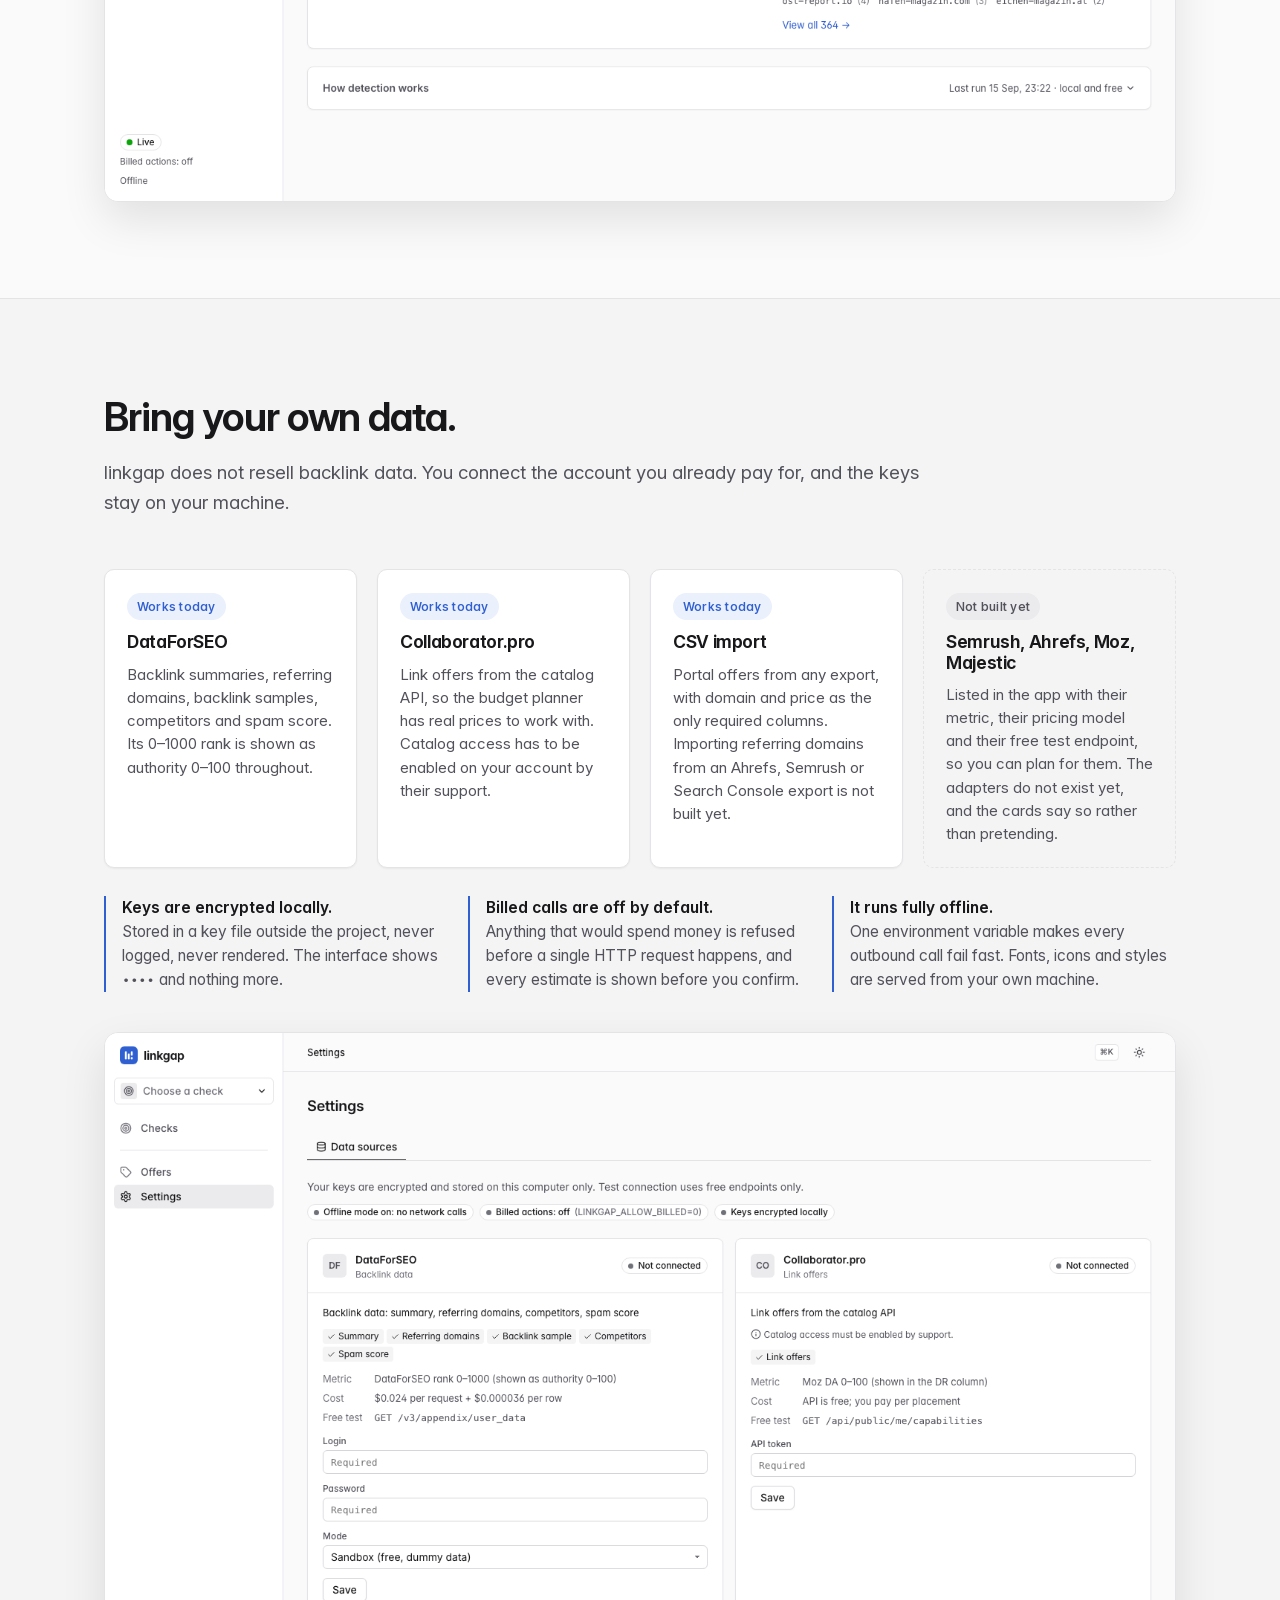
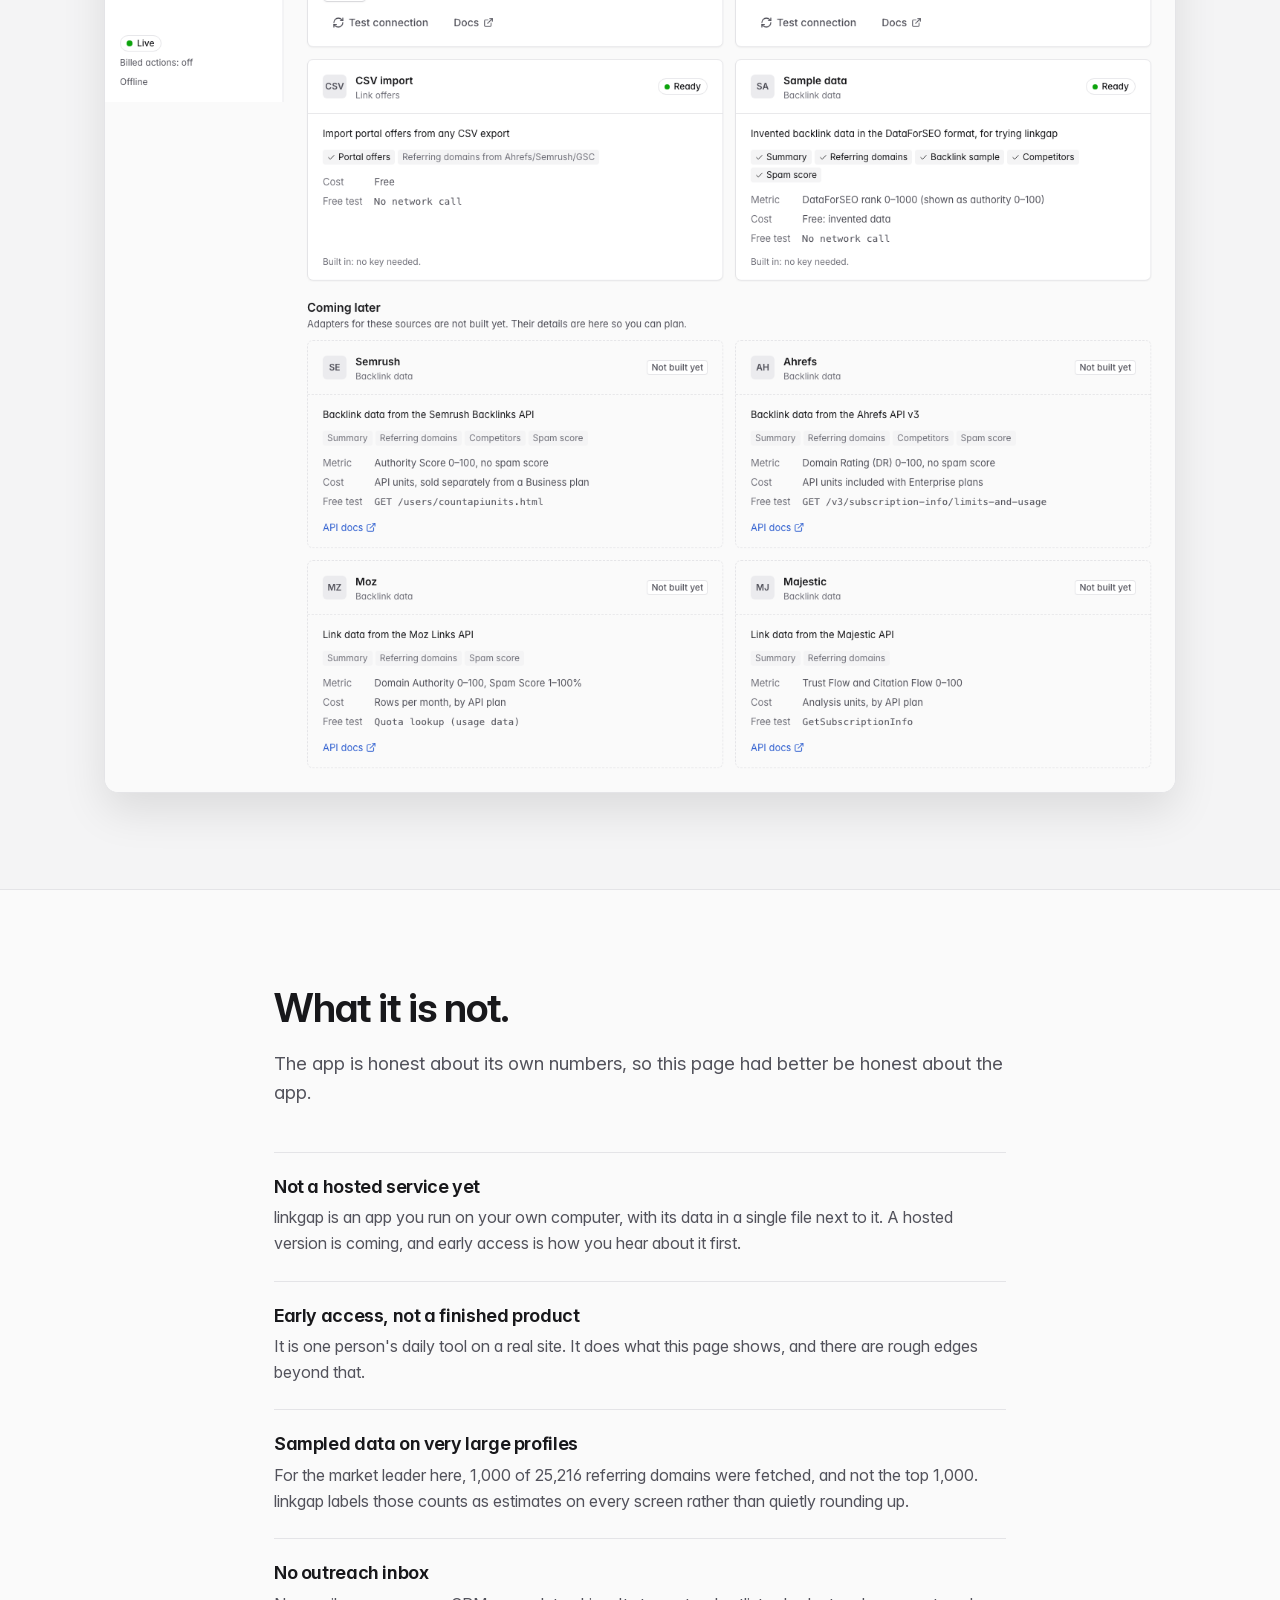
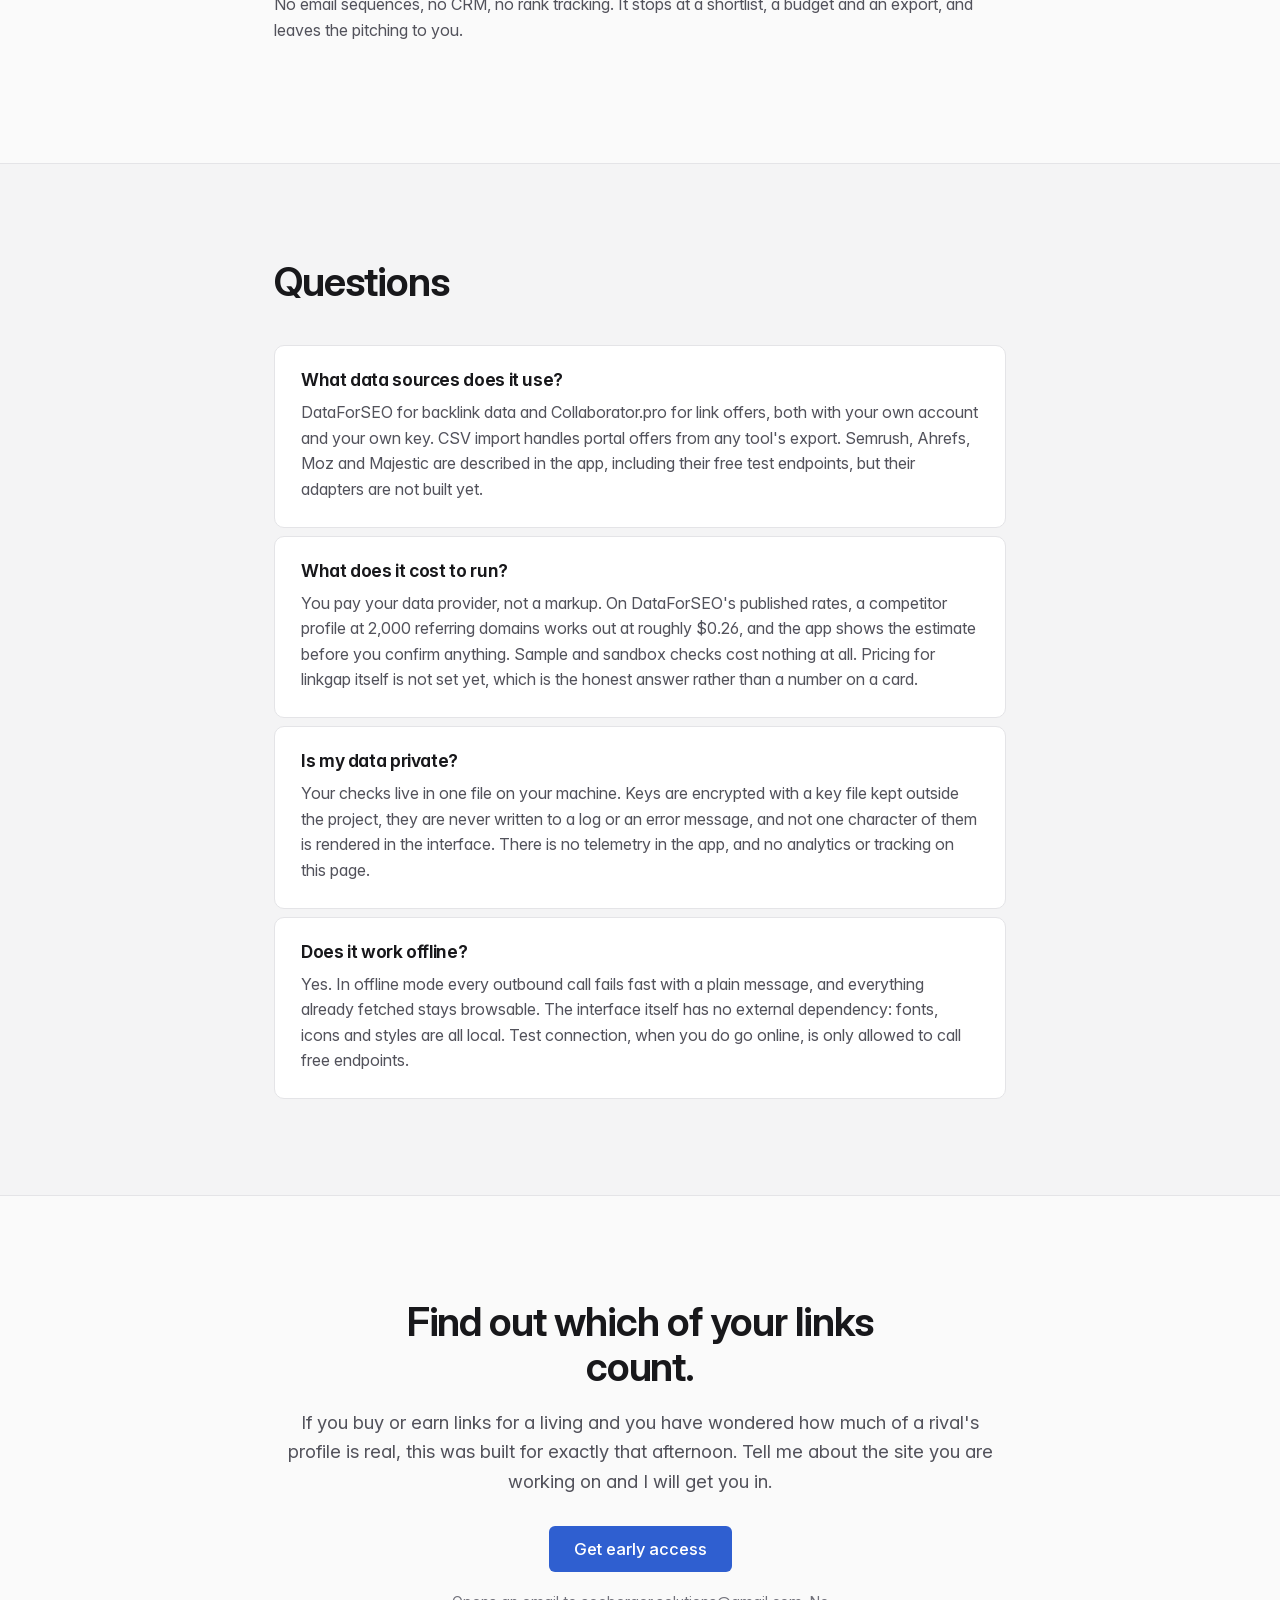
==== commit ee075dd8: "Plan section: the estimate for closing the whole gap Co-Authored-By: Claude Opus 5 <noreply@anthropi" ====
--- a/index.html
+++ b/index.html
@@ -87,8 +87,8 @@
       <figure class="shot shot-hero">
         <picture>
           <source srcset="img/overview-dark.png" media="(prefers-color-scheme: dark)">
-          <img src="img/overview-light.png" width="1440" height="1166" decoding="async"
-               alt="The linkgap overview screen: a headline figure of 217 good referring domains behind the median competitor, a struck-through 546 before removing one link network of 364 domains, four tiles for your good domains, median competitor, link networks and cost to close, and a bar chart comparing seven competitors with a dashed median line.">
+          <img src="img/overview-light.png" width="1440" height="1165" decoding="async"
+               alt="The linkgap overview screen: a headline figure of 217 good referring domains behind the median competitor, a struck-through 546 before removing one link network of 364 domains, four tiles for your good domains, median competitor, link networks and cost to close showing an estimate of about €27,602 for all 217 links at a median offer price of €127.20, and a bar chart comparing seven competitors with a dashed median line.">
         </picture>
       </figure>
     </div>
@@ -217,20 +217,22 @@
                 domains that already link to you, with any portal surcharge as its own column so
                 the total is what you actually pay. At €1,500, real prices from a German link
                 marketplace bought 12 links for €1,338.62, and the planner said plainly that 205 links
-                were still missing and only 18 offers matched at all.
+                were still missing and only 18 offers matched at all — then priced the rest anyway:
+                at the median of those prices, closing the whole gap runs to about €27,600.
               </p>
             </div>
           </div>
           <figure class="shot">
             <picture>
               <source srcset="img/plan-dark.png" media="(prefers-color-scheme: dark)">
-              <img src="img/plan-light.png" width="1440" height="1104" loading="lazy" decoding="async"
-                   alt="The budget plan screen with a budget meter at €1,338.62 of €1,500 with €161.38 left, a links meter at 12 of 217 with 205 still missing, and a table of offers with base price, surcharge and total, every row badged Sample.">
+              <img src="img/plan-light.png" width="1440" height="1124" loading="lazy" decoding="async"
+                   alt="The budget plan screen with a budget meter at €1,338.62 of €1,500 with €161.38 left, a links meter at 12 of 217 with 205 still missing, an estimate of about €27,602 to buy all 217 at the median price of €127.20, and a table of offers with base price, surcharge and total.">
             </picture>
           </figure>
           <p class="shot-note">
-            The offers in this screen are the built-in sample set: invented prices, labelled as
-            sample everywhere they appear.
+            The prices in this screen are real prices from a German link marketplace; only the
+            site names are fictional. The estimate is labelled as one: median price × links still
+            needed, with the range from the cheaper and dearer quarters of the same offers.
           </p>
         </li>
 
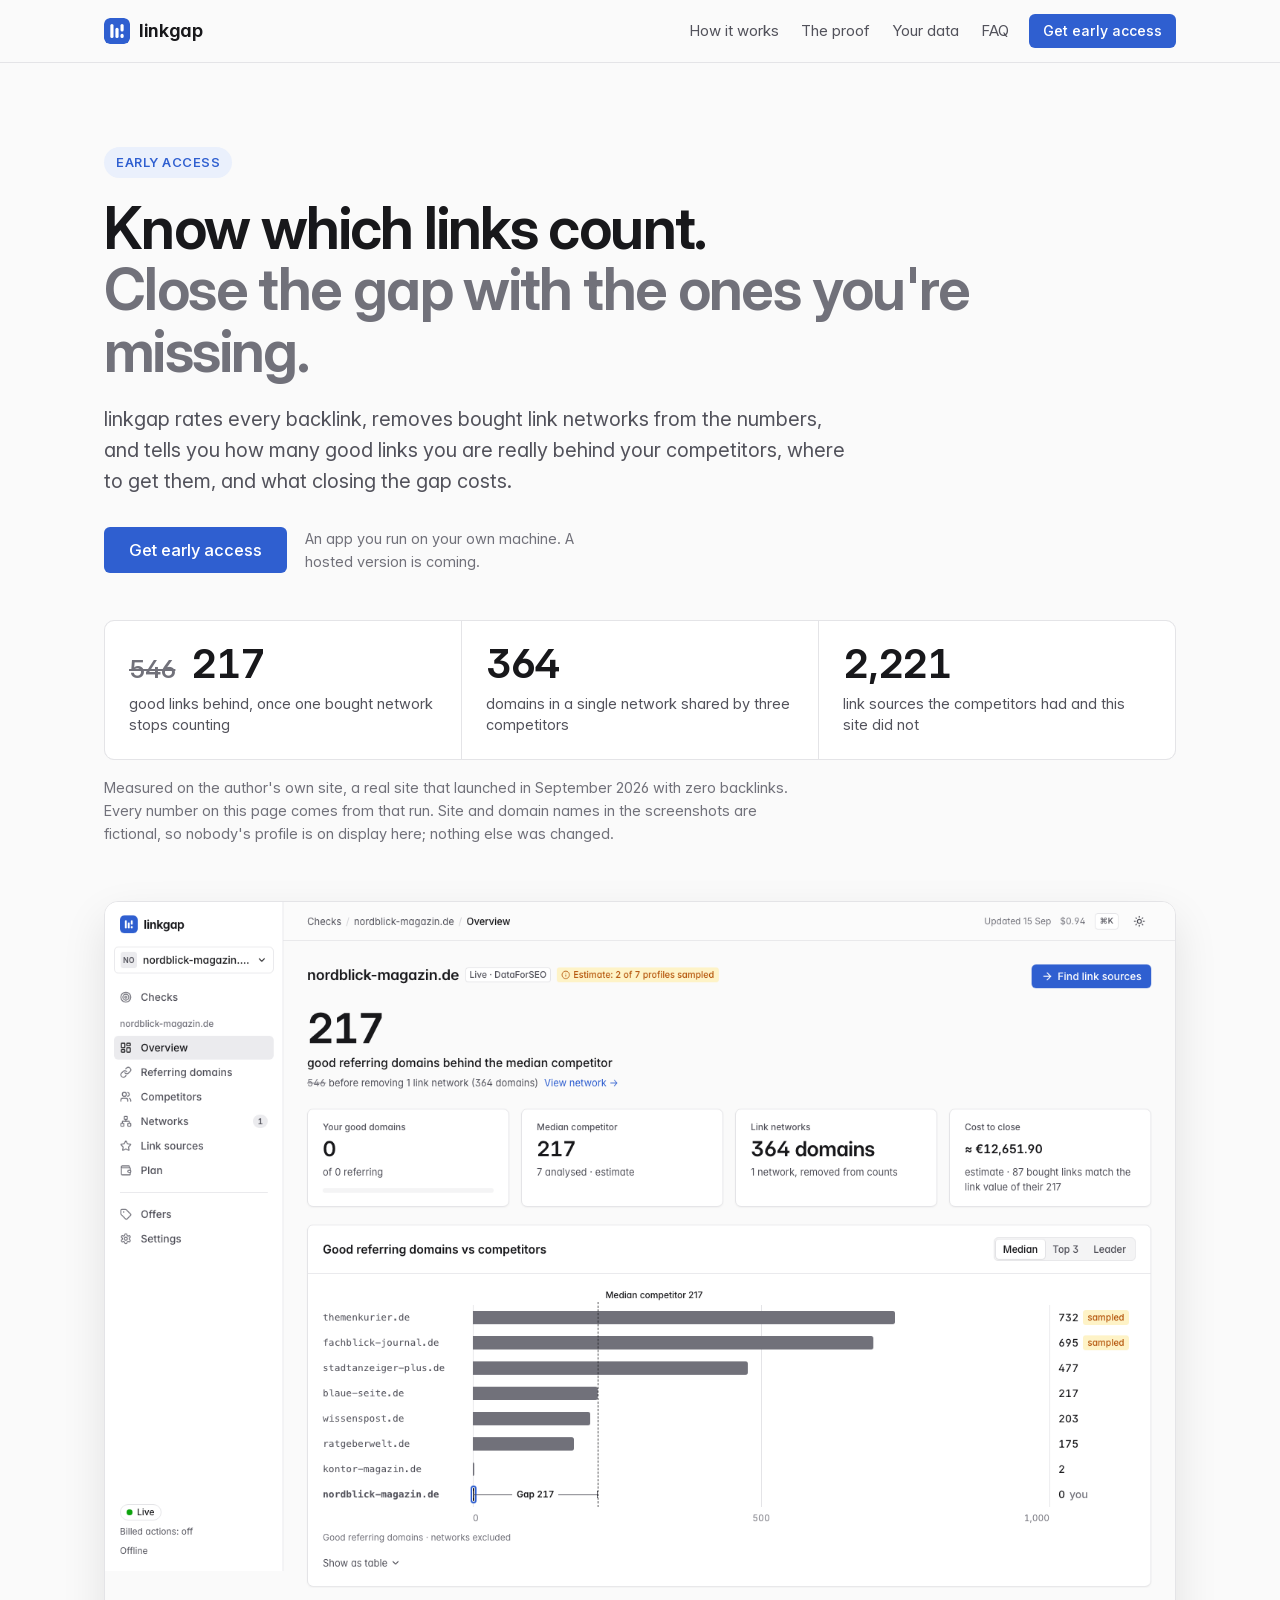
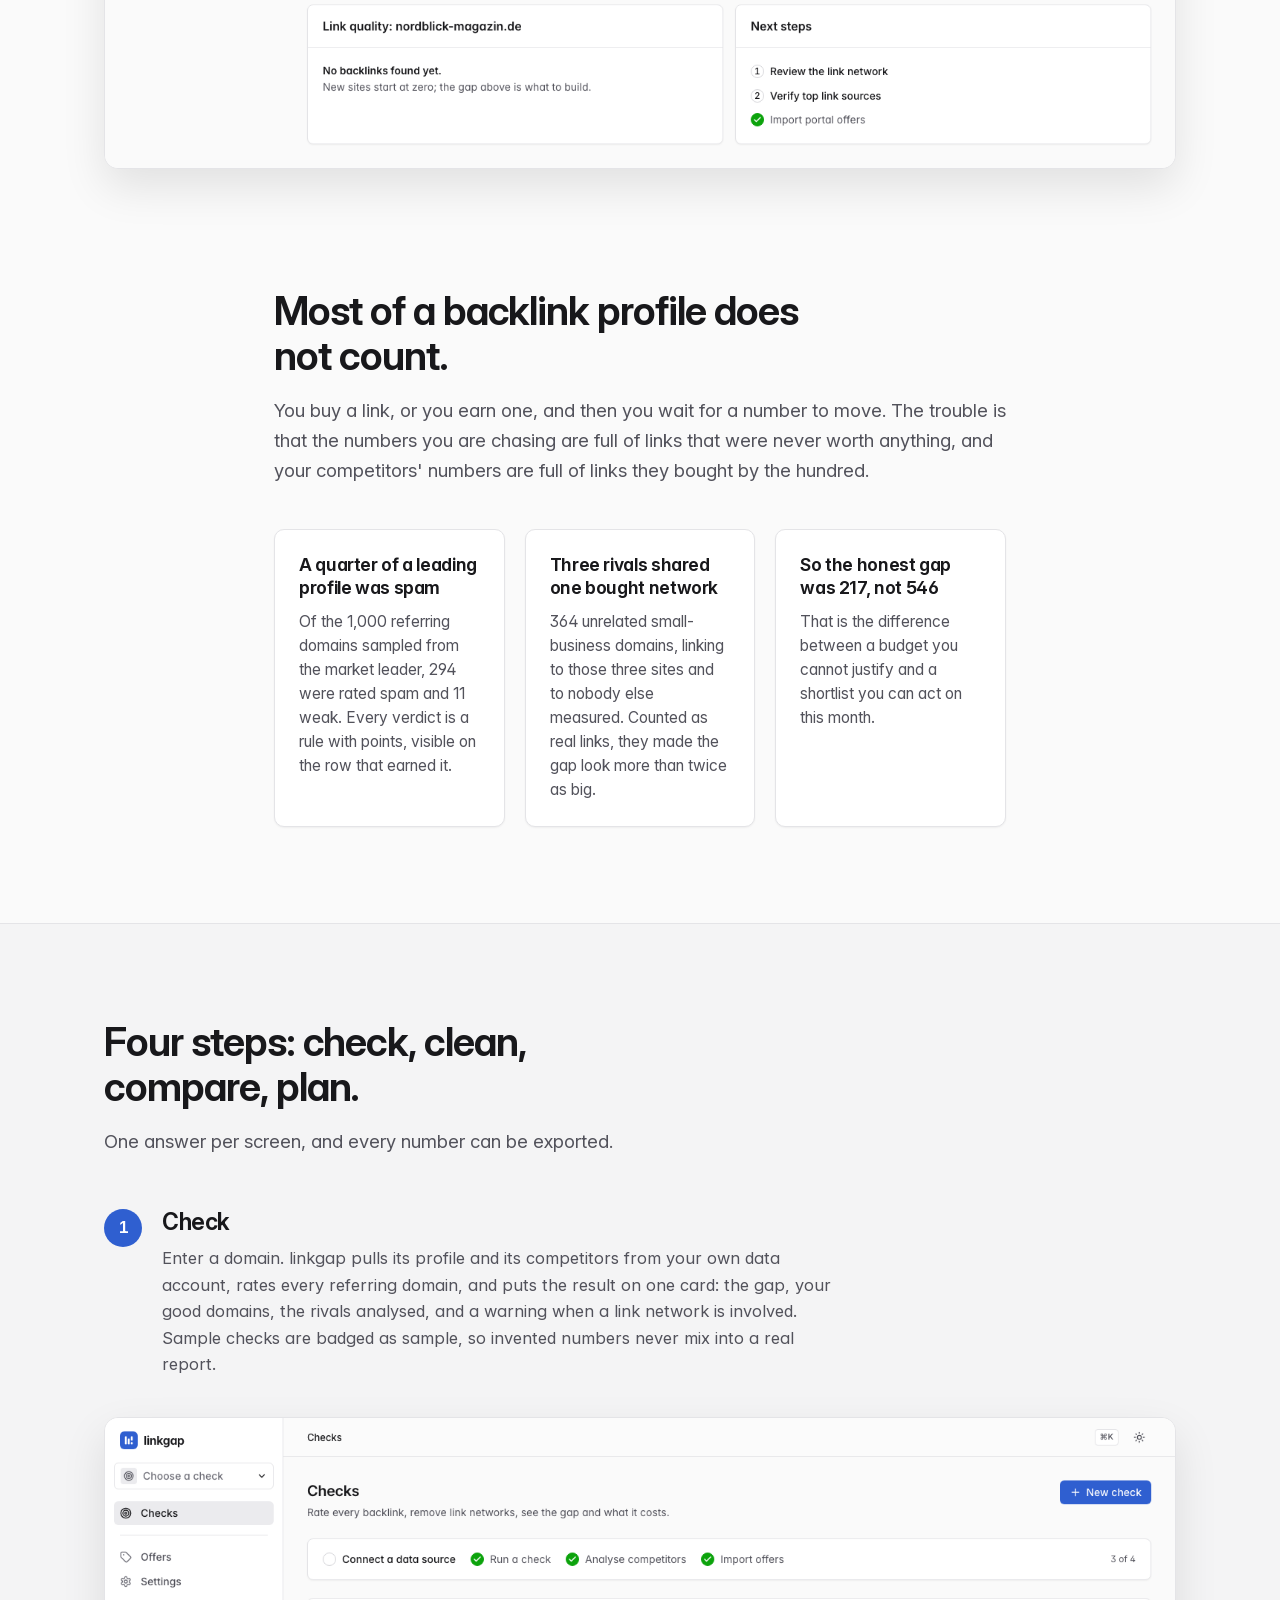
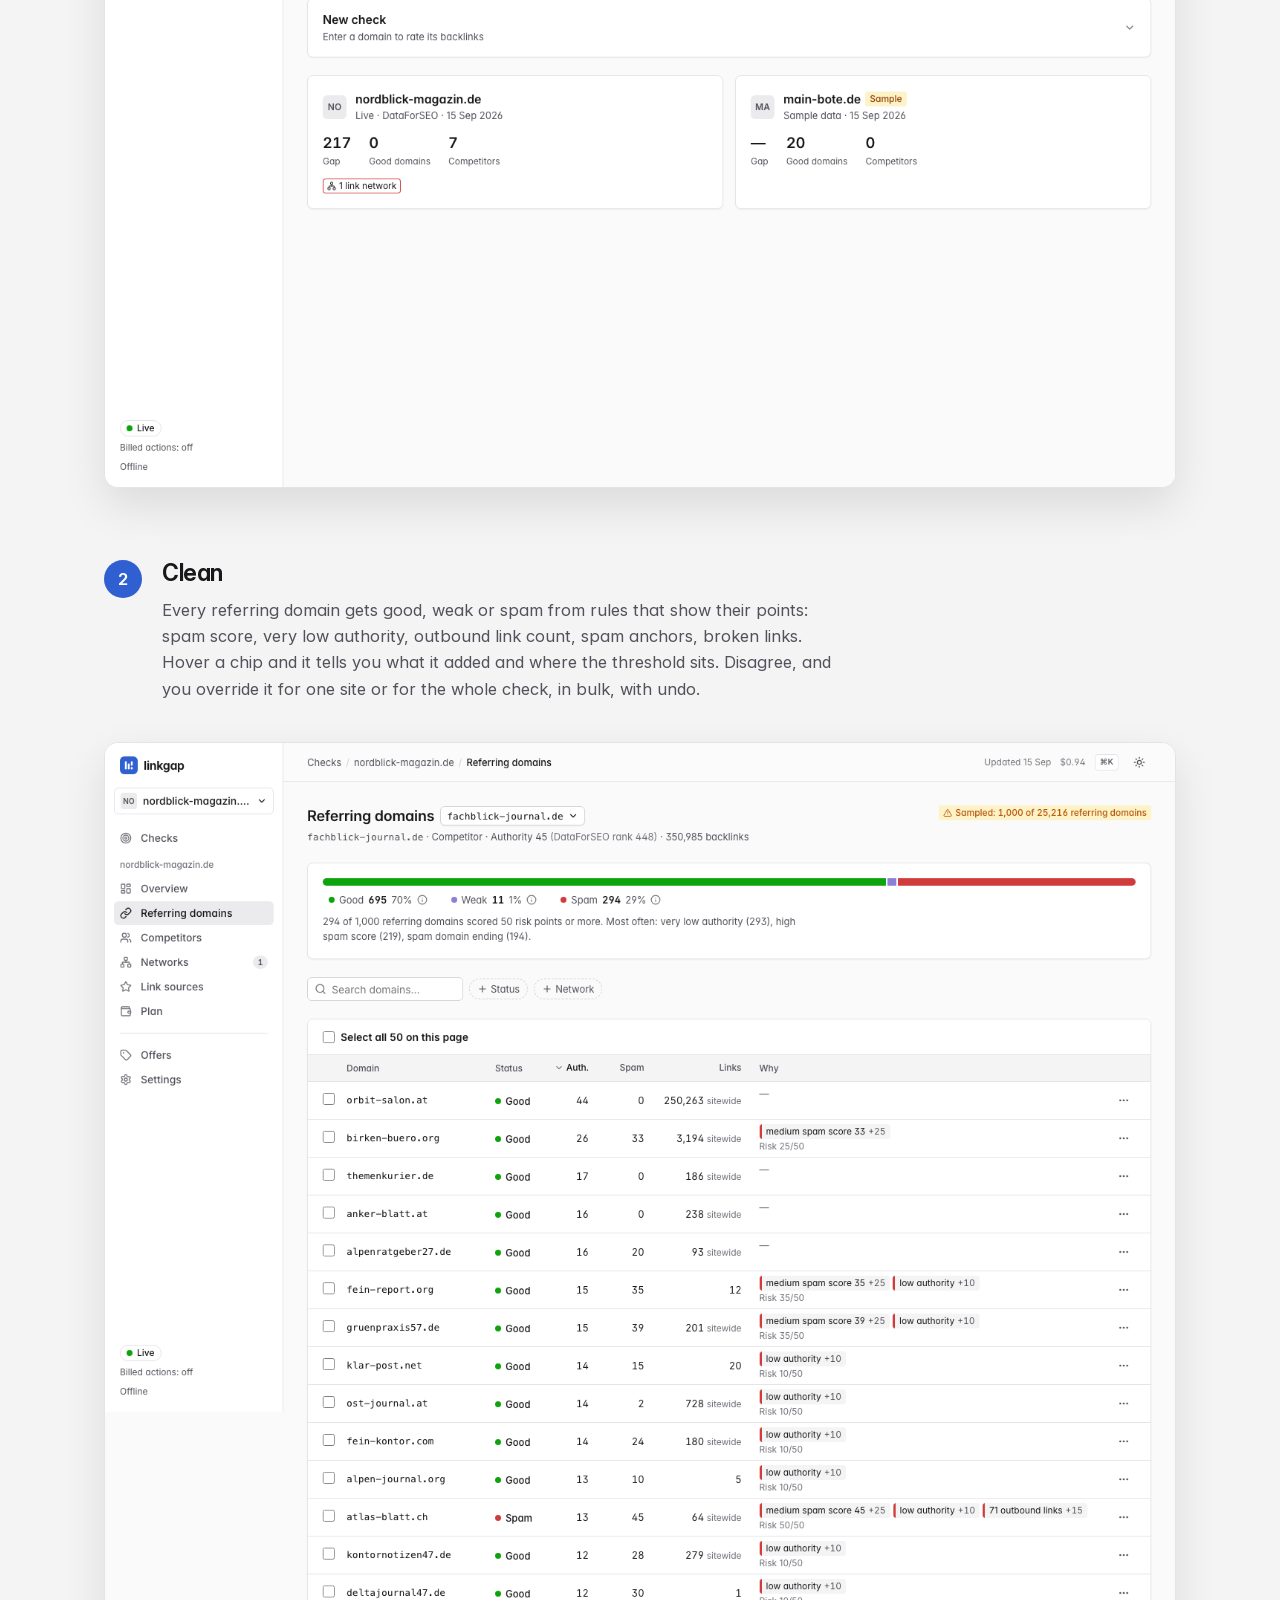
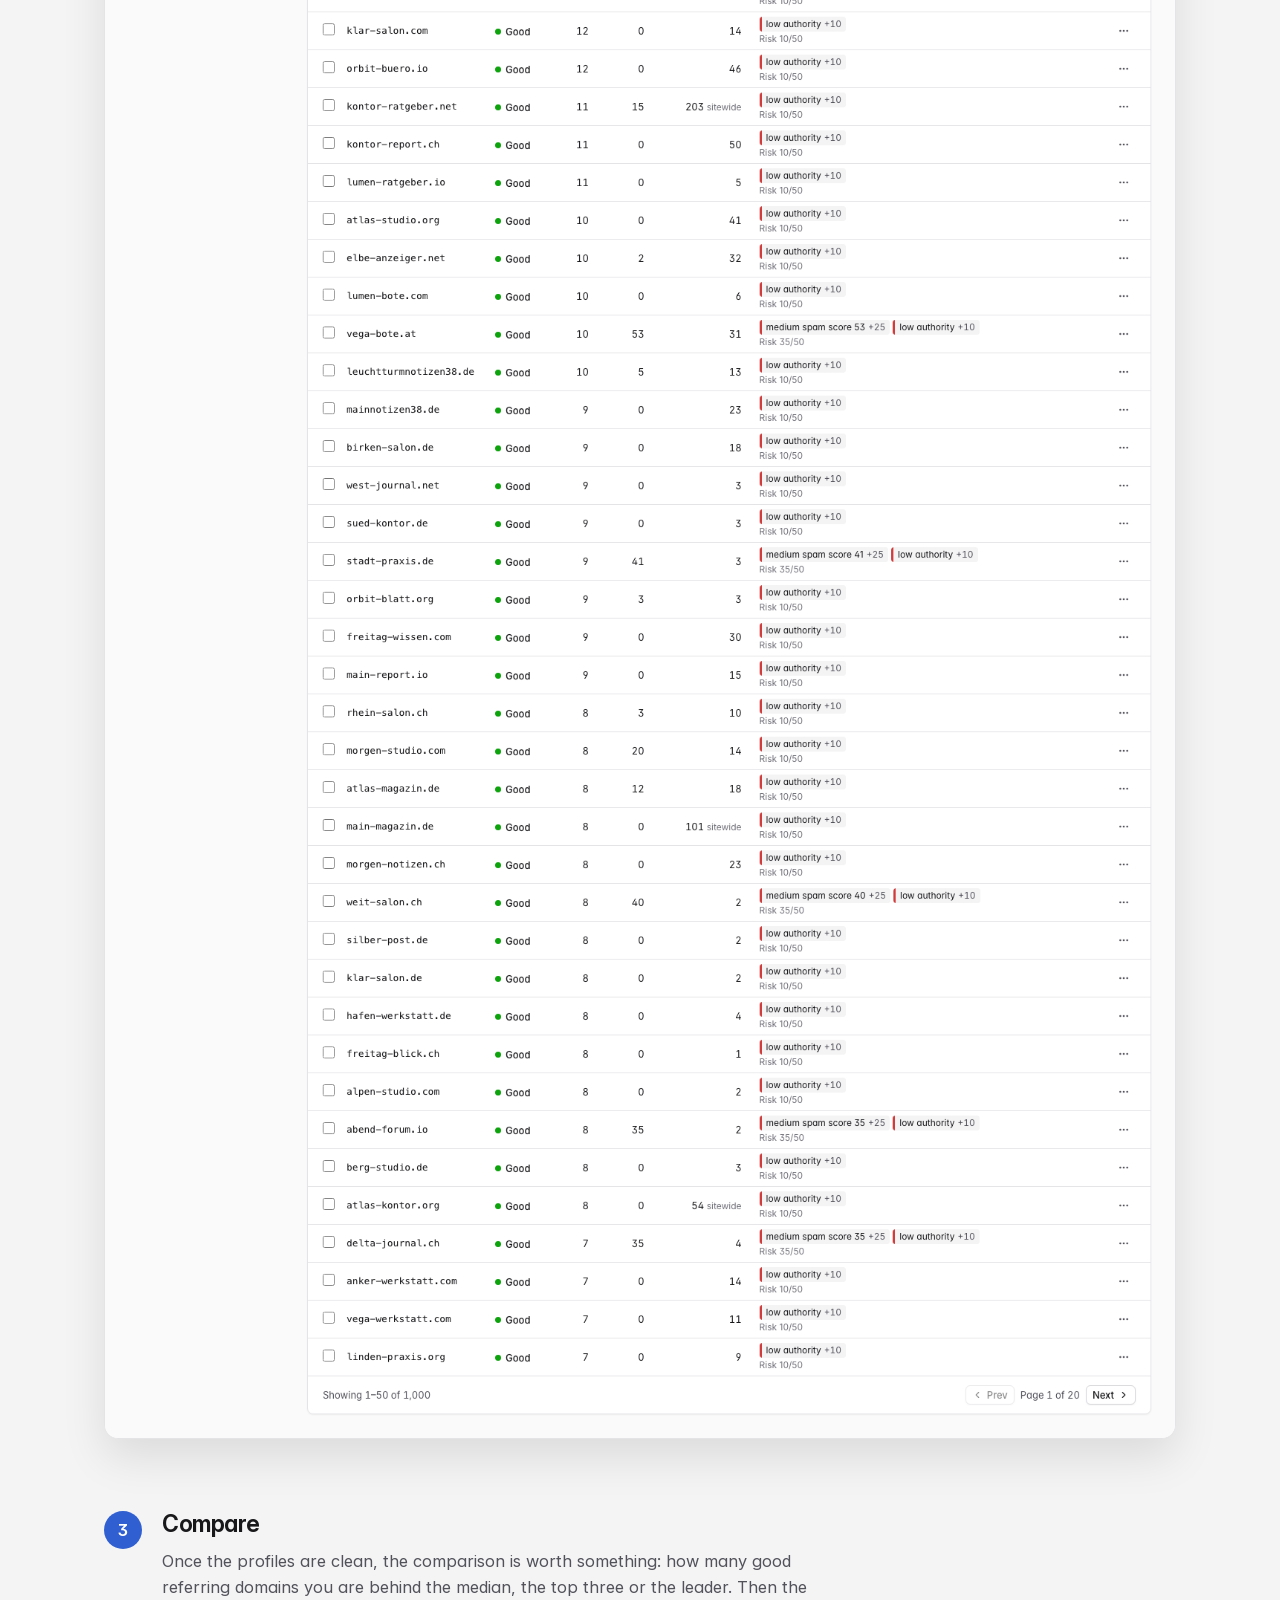
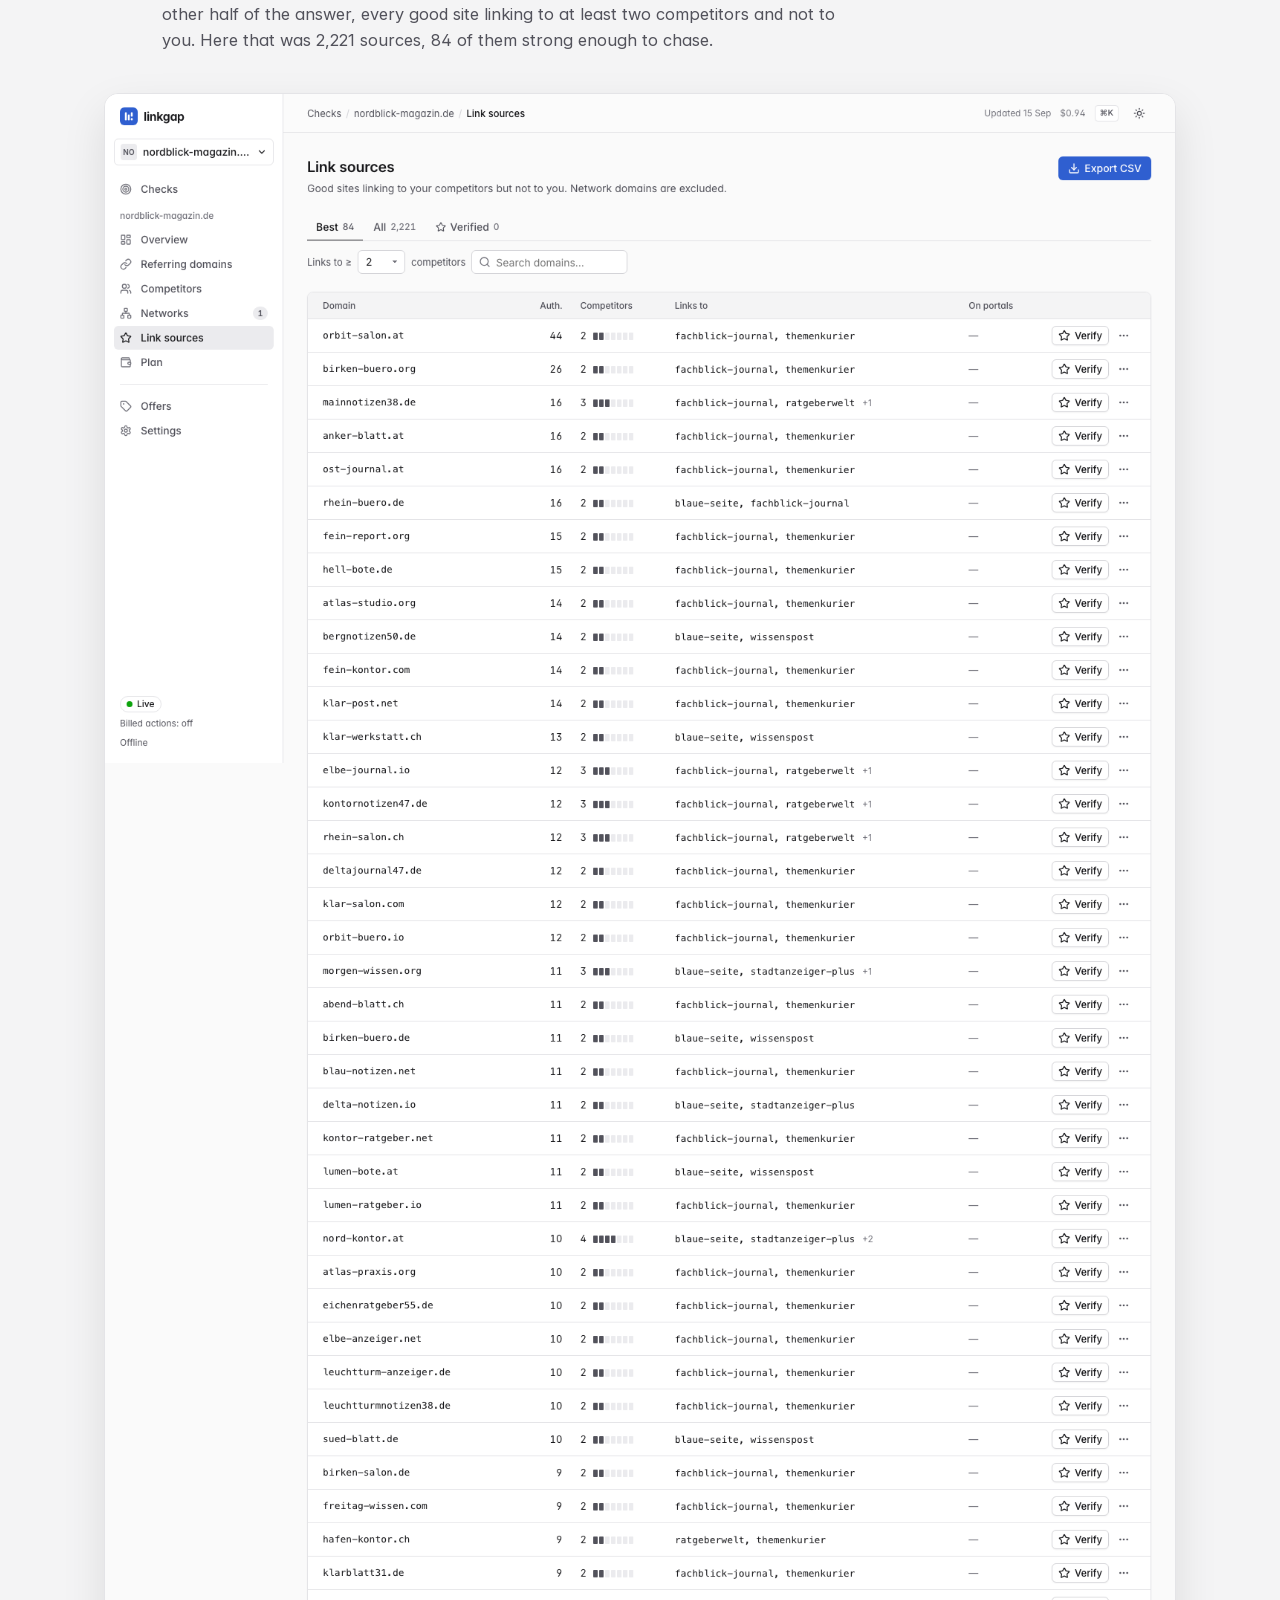
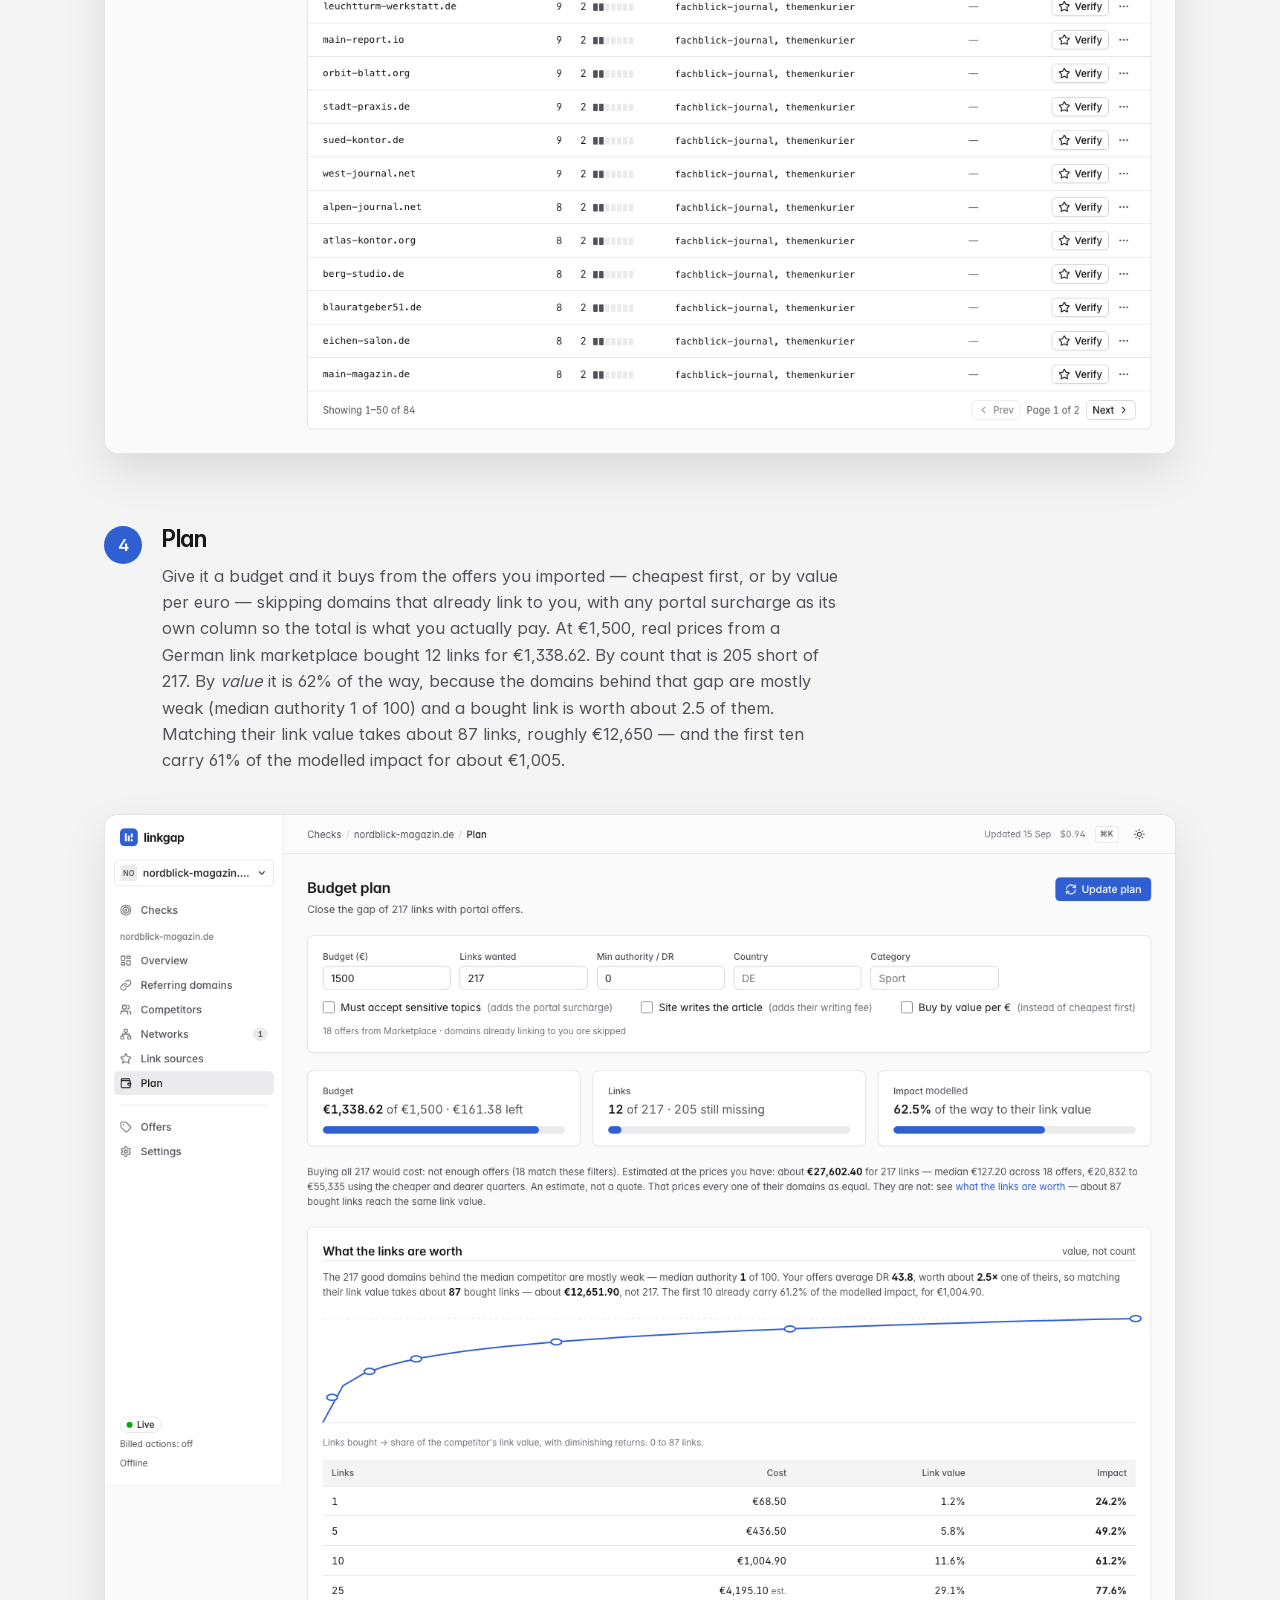
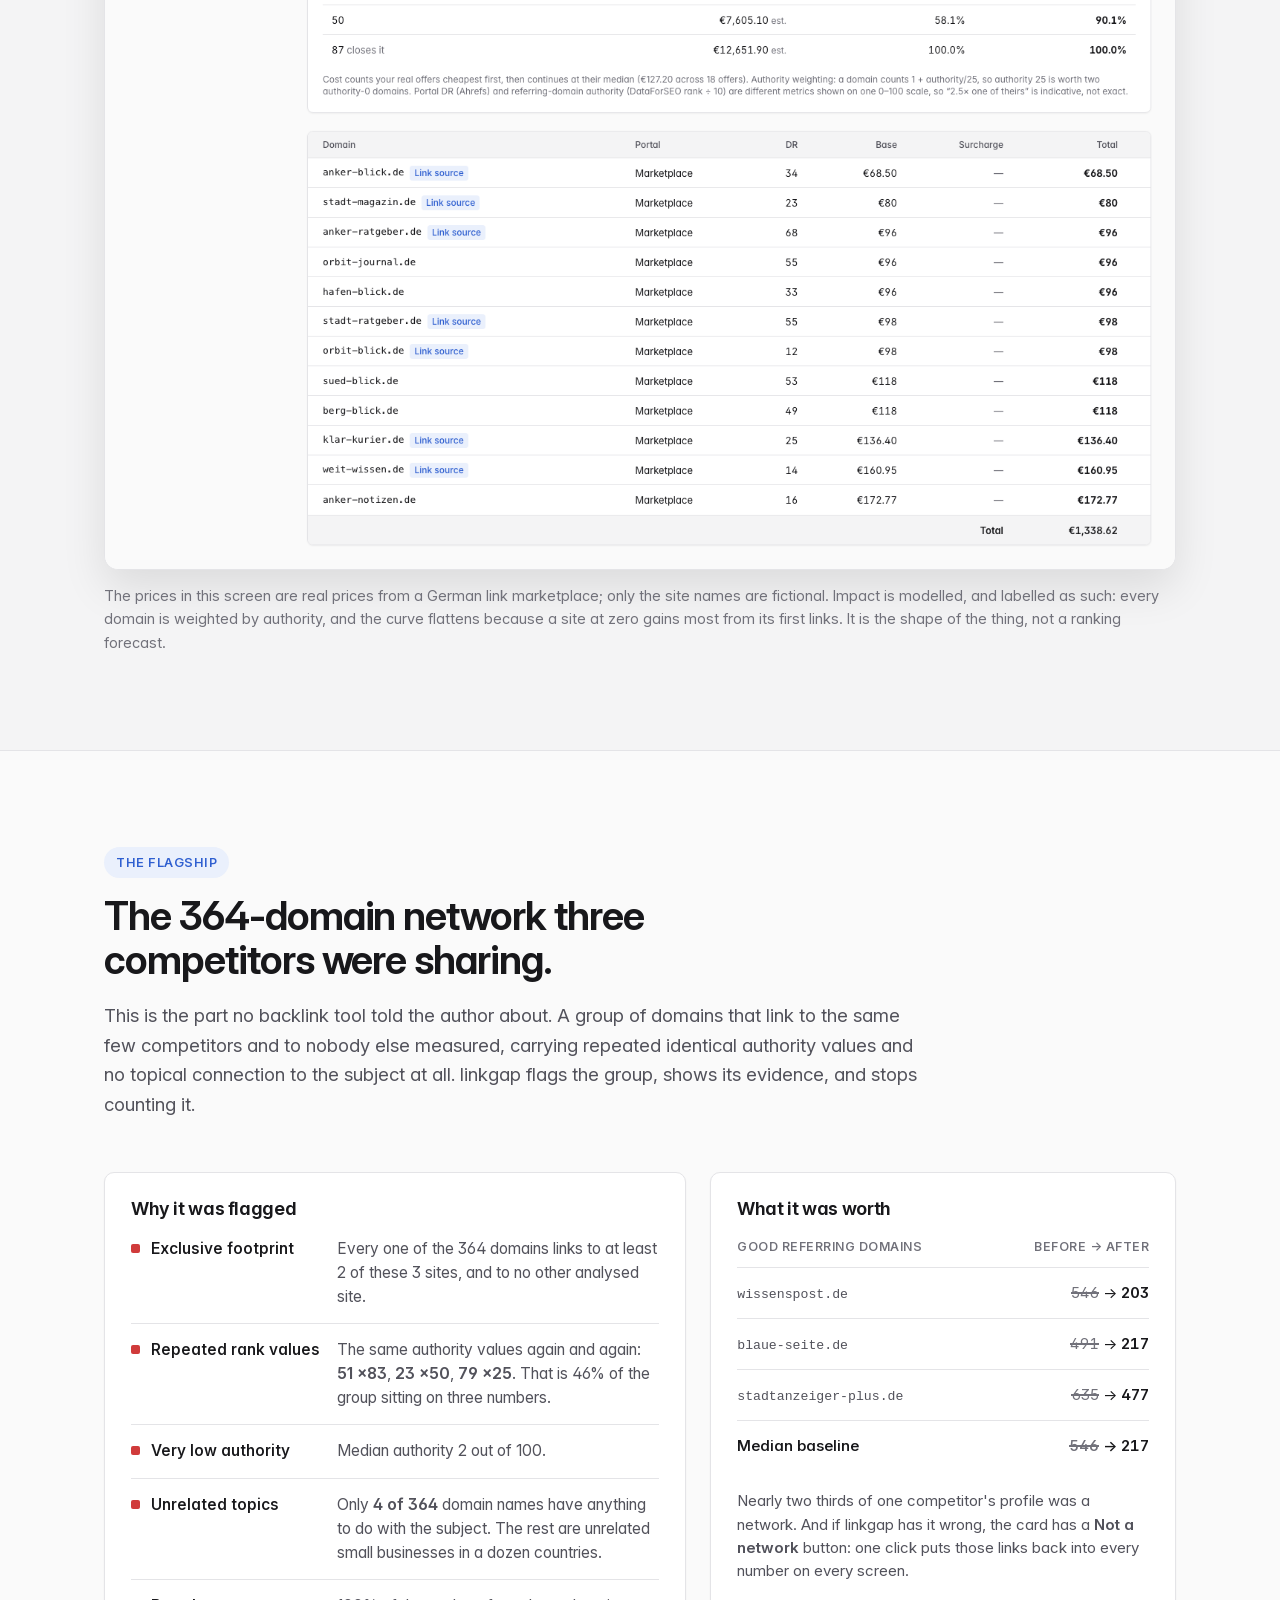
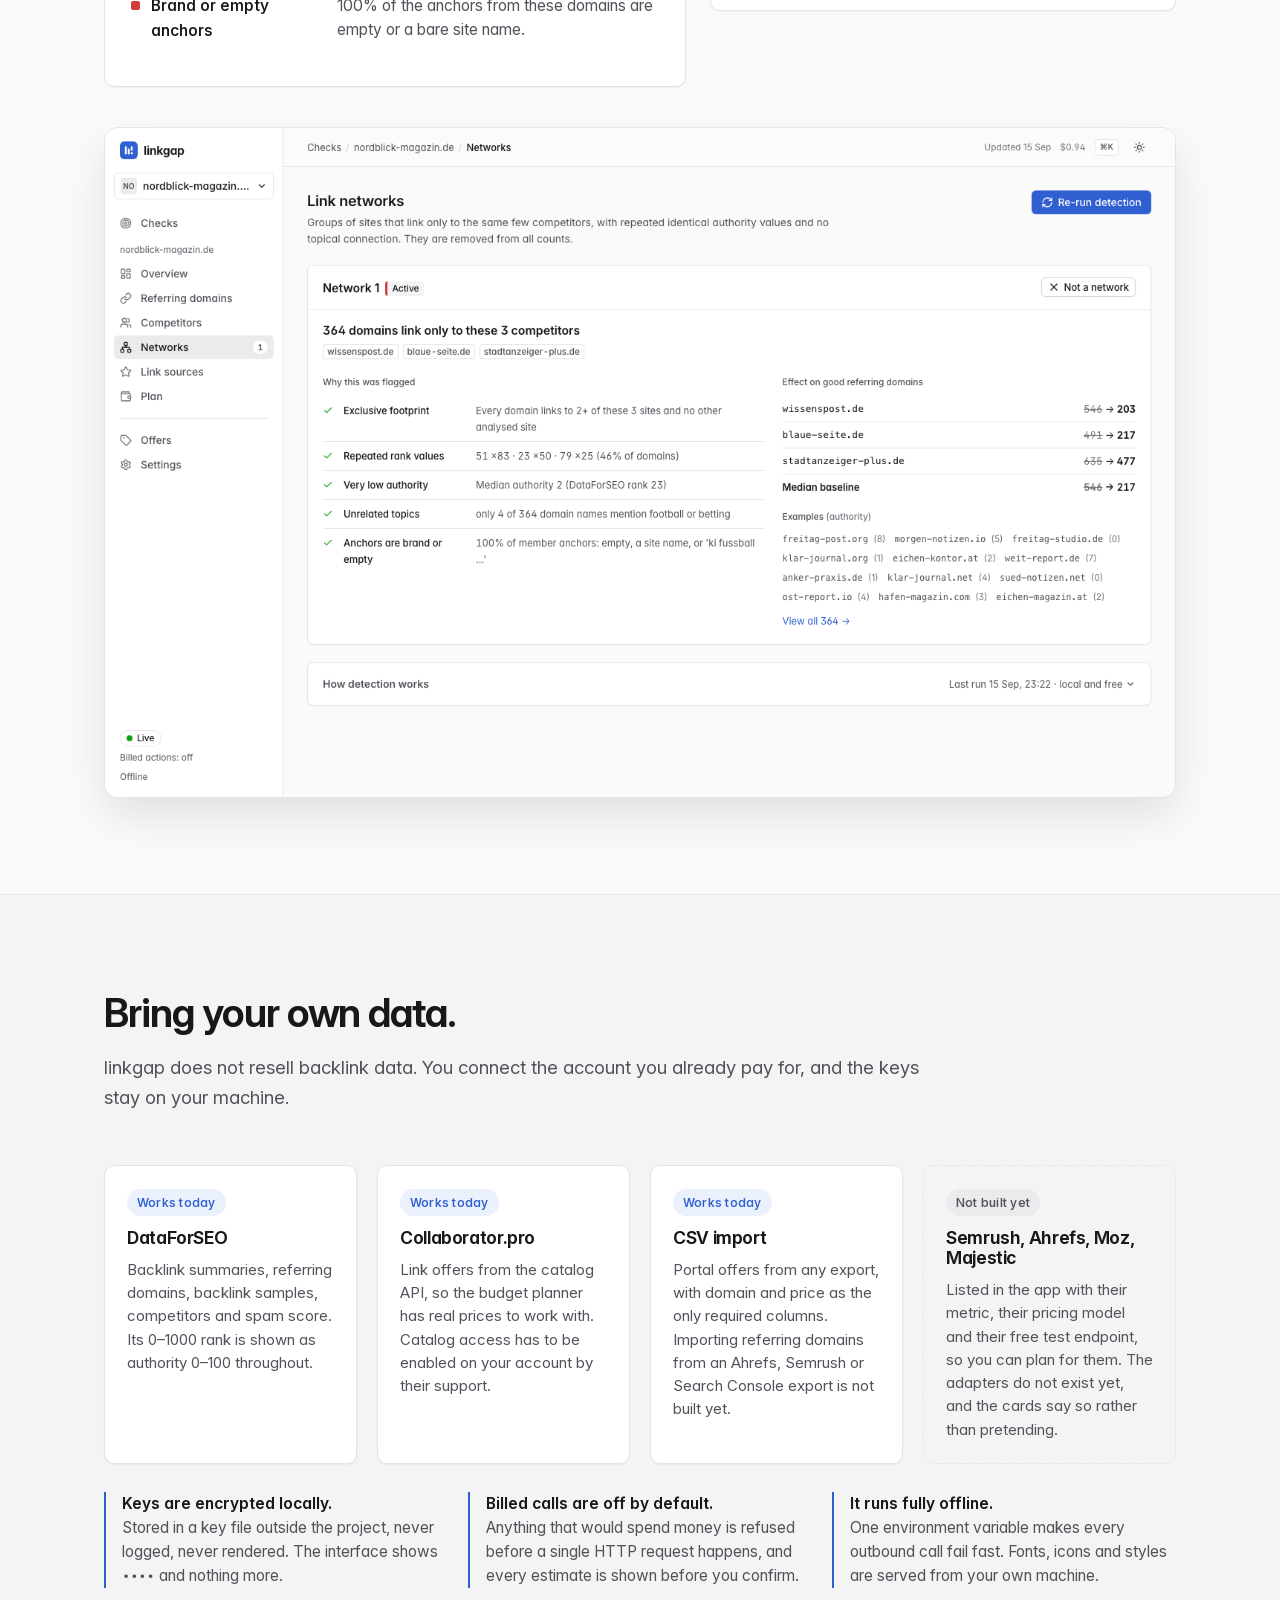
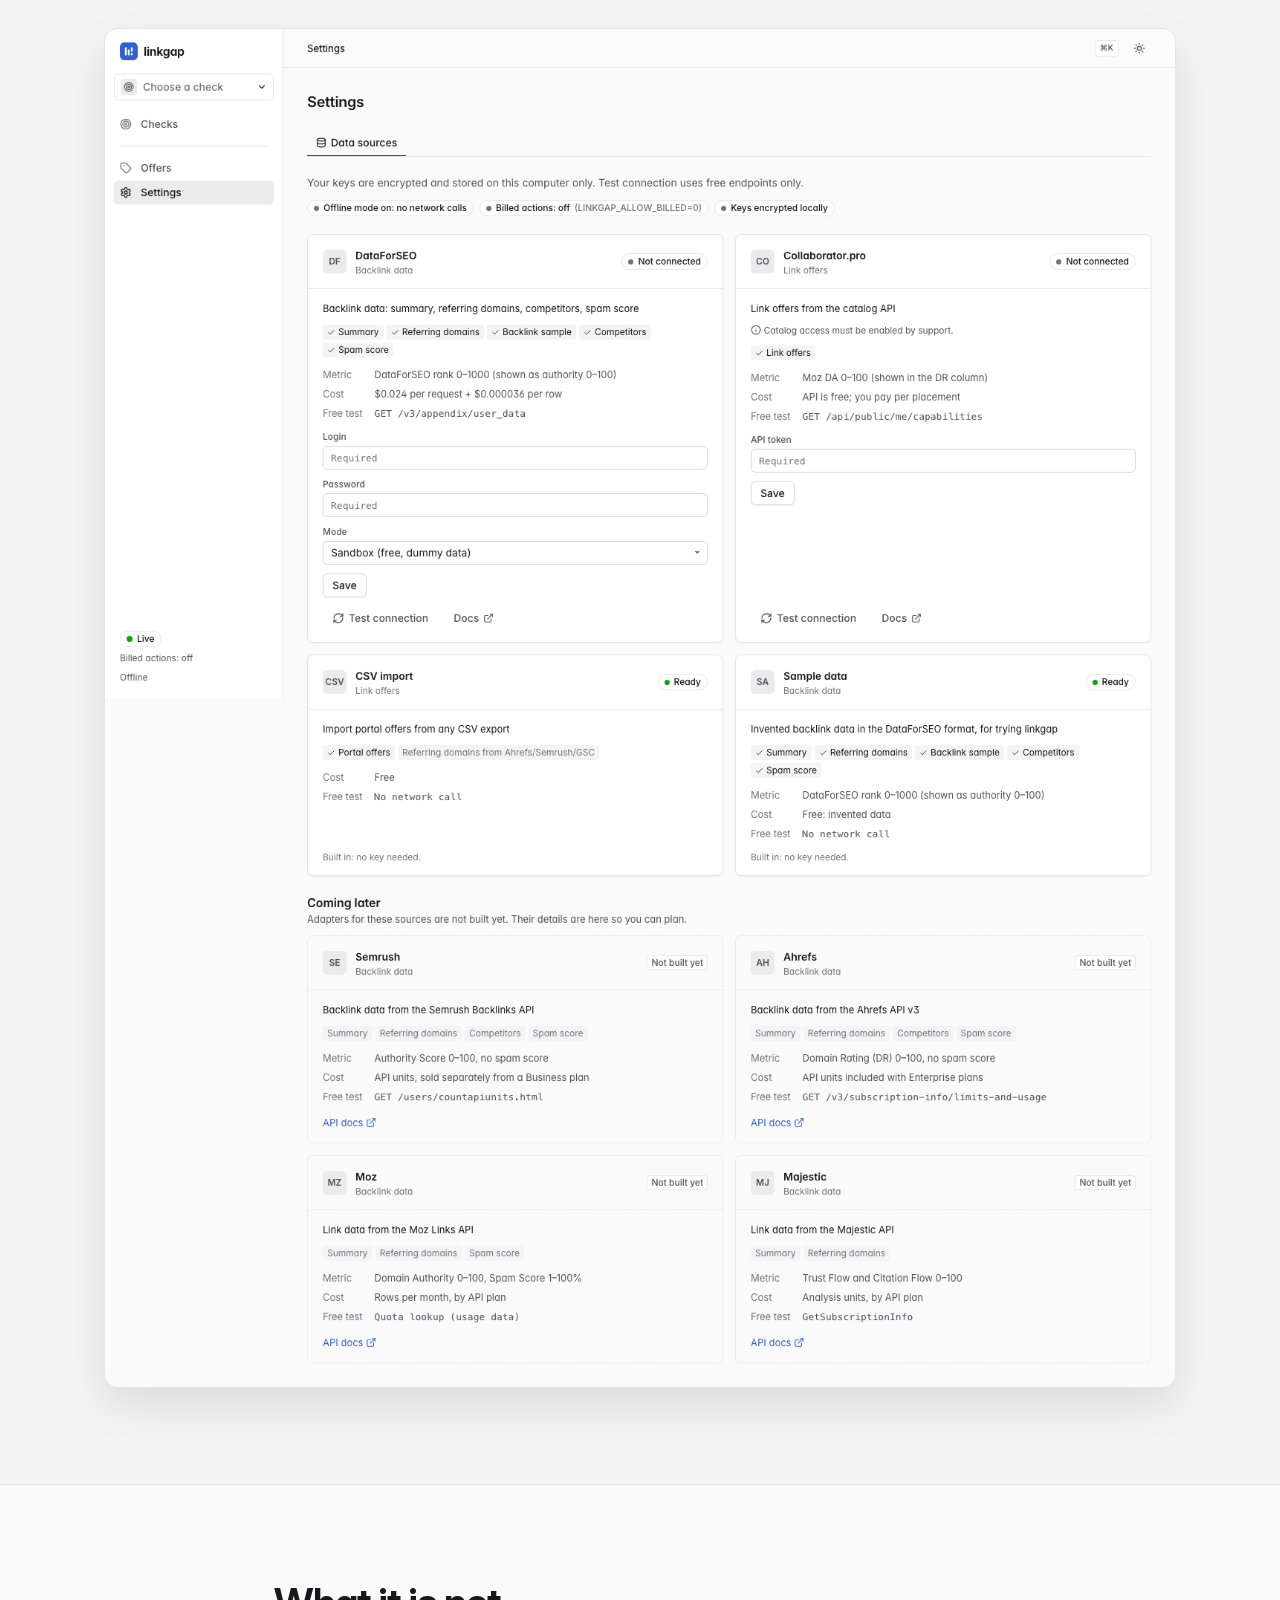
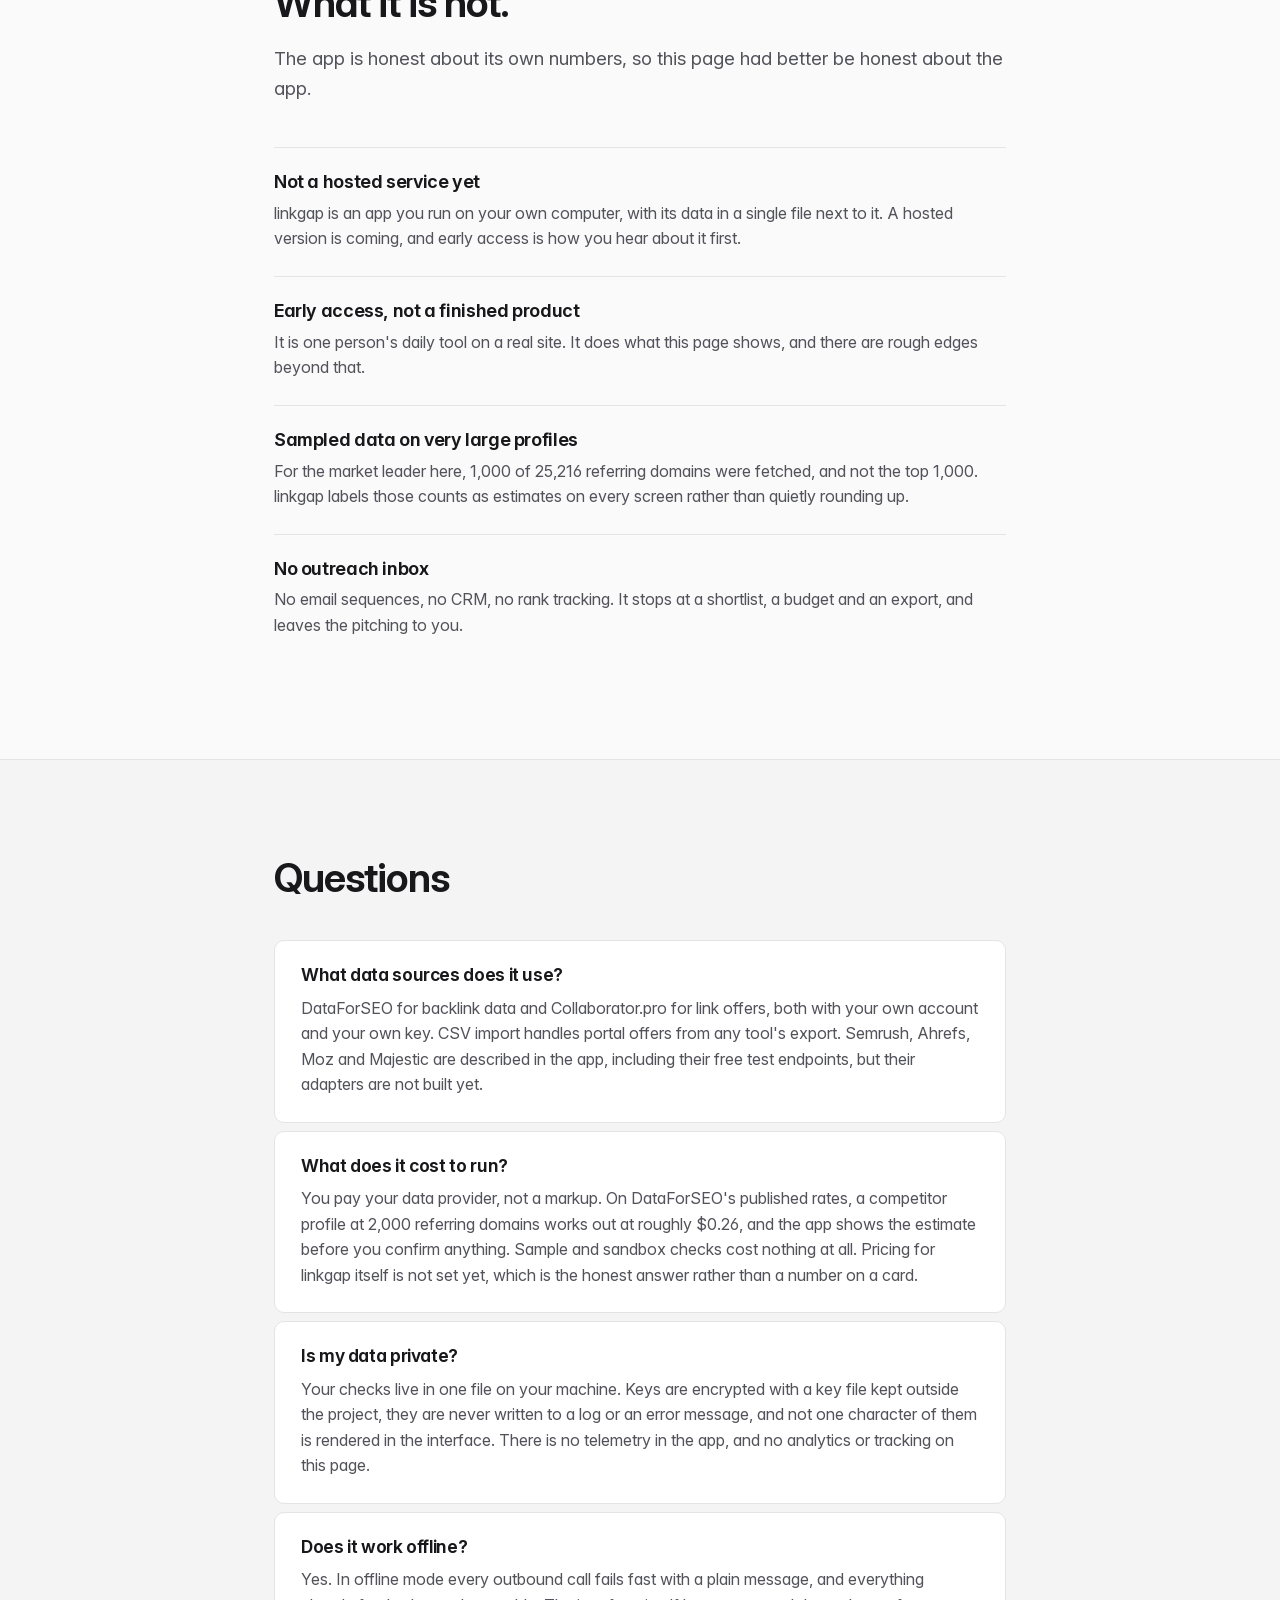
==== commit 2fbd3ee9: "Plan section: link value and the impact curve Co-Authored-By: Claude Opus 5 <noreply@anthropic.com> " ====
--- a/index.html
+++ b/index.html
@@ -88,7 +88,7 @@
         <picture>
           <source srcset="img/overview-dark.png" media="(prefers-color-scheme: dark)">
           <img src="img/overview-light.png" width="1440" height="1165" decoding="async"
-               alt="The linkgap overview screen: a headline figure of 217 good referring domains behind the median competitor, a struck-through 546 before removing one link network of 364 domains, four tiles for your good domains, median competitor, link networks and cost to close showing an estimate of about €27,602 for all 217 links at a median offer price of €127.20, and a bar chart comparing seven competitors with a dashed median line.">
+               alt="The linkgap overview screen: a headline figure of 217 good referring domains behind the median competitor, a struck-through 546 before removing one link network of 364 domains, four tiles for your good domains, median competitor, link networks and cost to close showing an estimate of about €12,652 for the 87 bought links that match the link value of their 217, and a bar chart comparing seven competitors with a dashed median line.">
         </picture>
       </figure>
     </div>
@@ -213,26 +213,29 @@
             <div>
               <h3>Plan</h3>
               <p>
-                Give it a budget and it buys cheapest first from the offers you imported, skipping
-                domains that already link to you, with any portal surcharge as its own column so
-                the total is what you actually pay. At €1,500, real prices from a German link
-                marketplace bought 12 links for €1,338.62, and the planner said plainly that 205 links
-                were still missing and only 18 offers matched at all — then priced the rest anyway:
-                at the median of those prices, closing the whole gap runs to about €27,600.
+                Give it a budget and it buys from the offers you imported — cheapest first, or by
+                value per euro — skipping domains that already link to you, with any portal surcharge
+                as its own column so the total is what you actually pay. At €1,500, real prices from a
+                German link marketplace bought 12 links for €1,338.62. By count that is 205 short of
+                217. By <em>value</em> it is 62% of the way, because the domains behind that gap are
+                mostly weak (median authority 1 of 100) and a bought link is worth about 2.5 of them.
+                Matching their link value takes about 87 links, roughly €12,650 — and the first ten
+                carry 61% of the modelled impact for about €1,005.
               </p>
             </div>
           </div>
           <figure class="shot">
             <picture>
               <source srcset="img/plan-dark.png" media="(prefers-color-scheme: dark)">
-              <img src="img/plan-light.png" width="1440" height="1124" loading="lazy" decoding="async"
-                   alt="The budget plan screen with a budget meter at €1,338.62 of €1,500 with €161.38 left, a links meter at 12 of 217 with 205 still missing, an estimate of about €27,602 to buy all 217 at the median price of €127.20, and a table of offers with base price, surcharge and total.">
+              <img src="img/plan-light.png" width="1440" height="1823" loading="lazy" decoding="async"
+                   alt="The budget plan screen with three meters — budget €1,338.62 of €1,500, links 12 of 217, impact 62.5% of the way to the competitor's link value — a curve of diminishing returns, a table showing 1 link at €68.50 for 24.2% impact up to 87 links at €12,651.90 for 100%, and the offers bought with base price, surcharge and total.">
             </picture>
           </figure>
           <p class="shot-note">
             The prices in this screen are real prices from a German link marketplace; only the
-            site names are fictional. The estimate is labelled as one: median price × links still
-            needed, with the range from the cheaper and dearer quarters of the same offers.
+            site names are fictional. Impact is modelled, and labelled as such: every domain is
+            weighted by authority, and the curve flattens because a site at zero gains most from
+            its first links. It is the shape of the thing, not a ranking forecast.
           </p>
         </li>
 
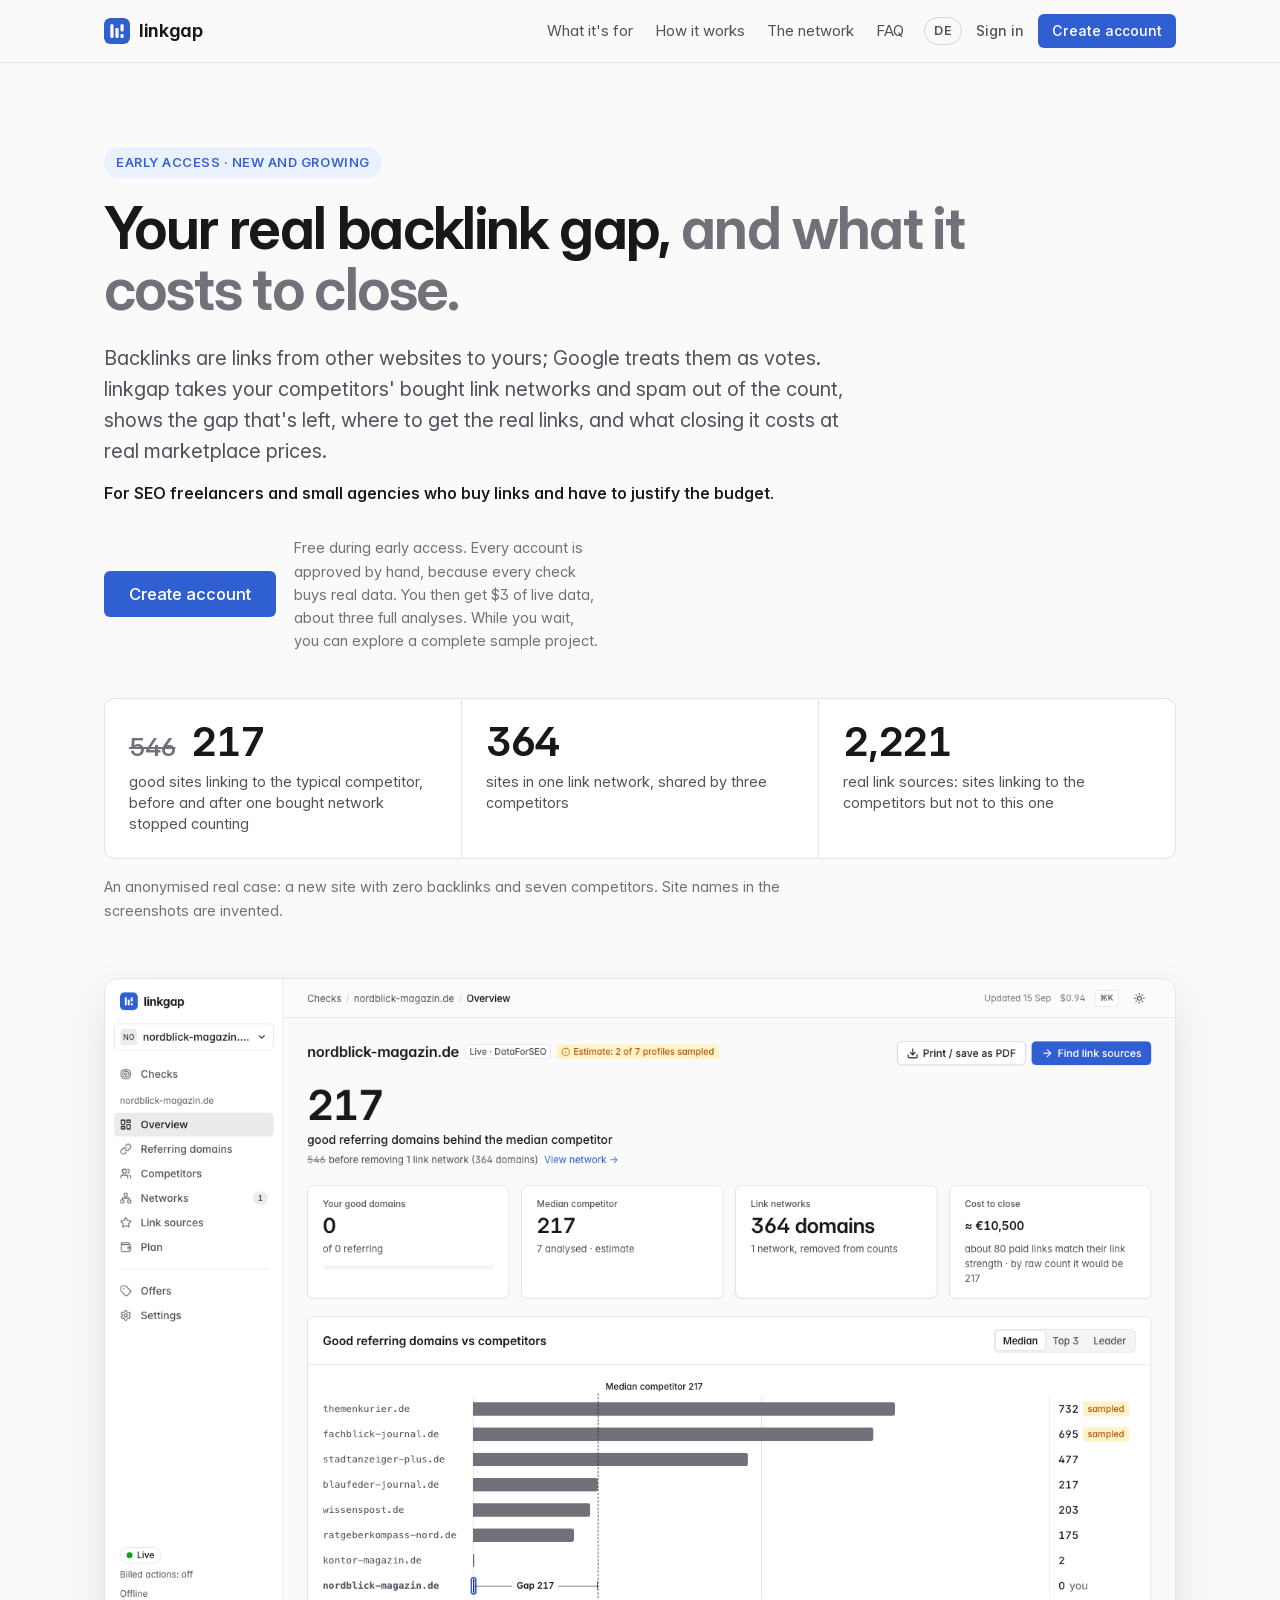
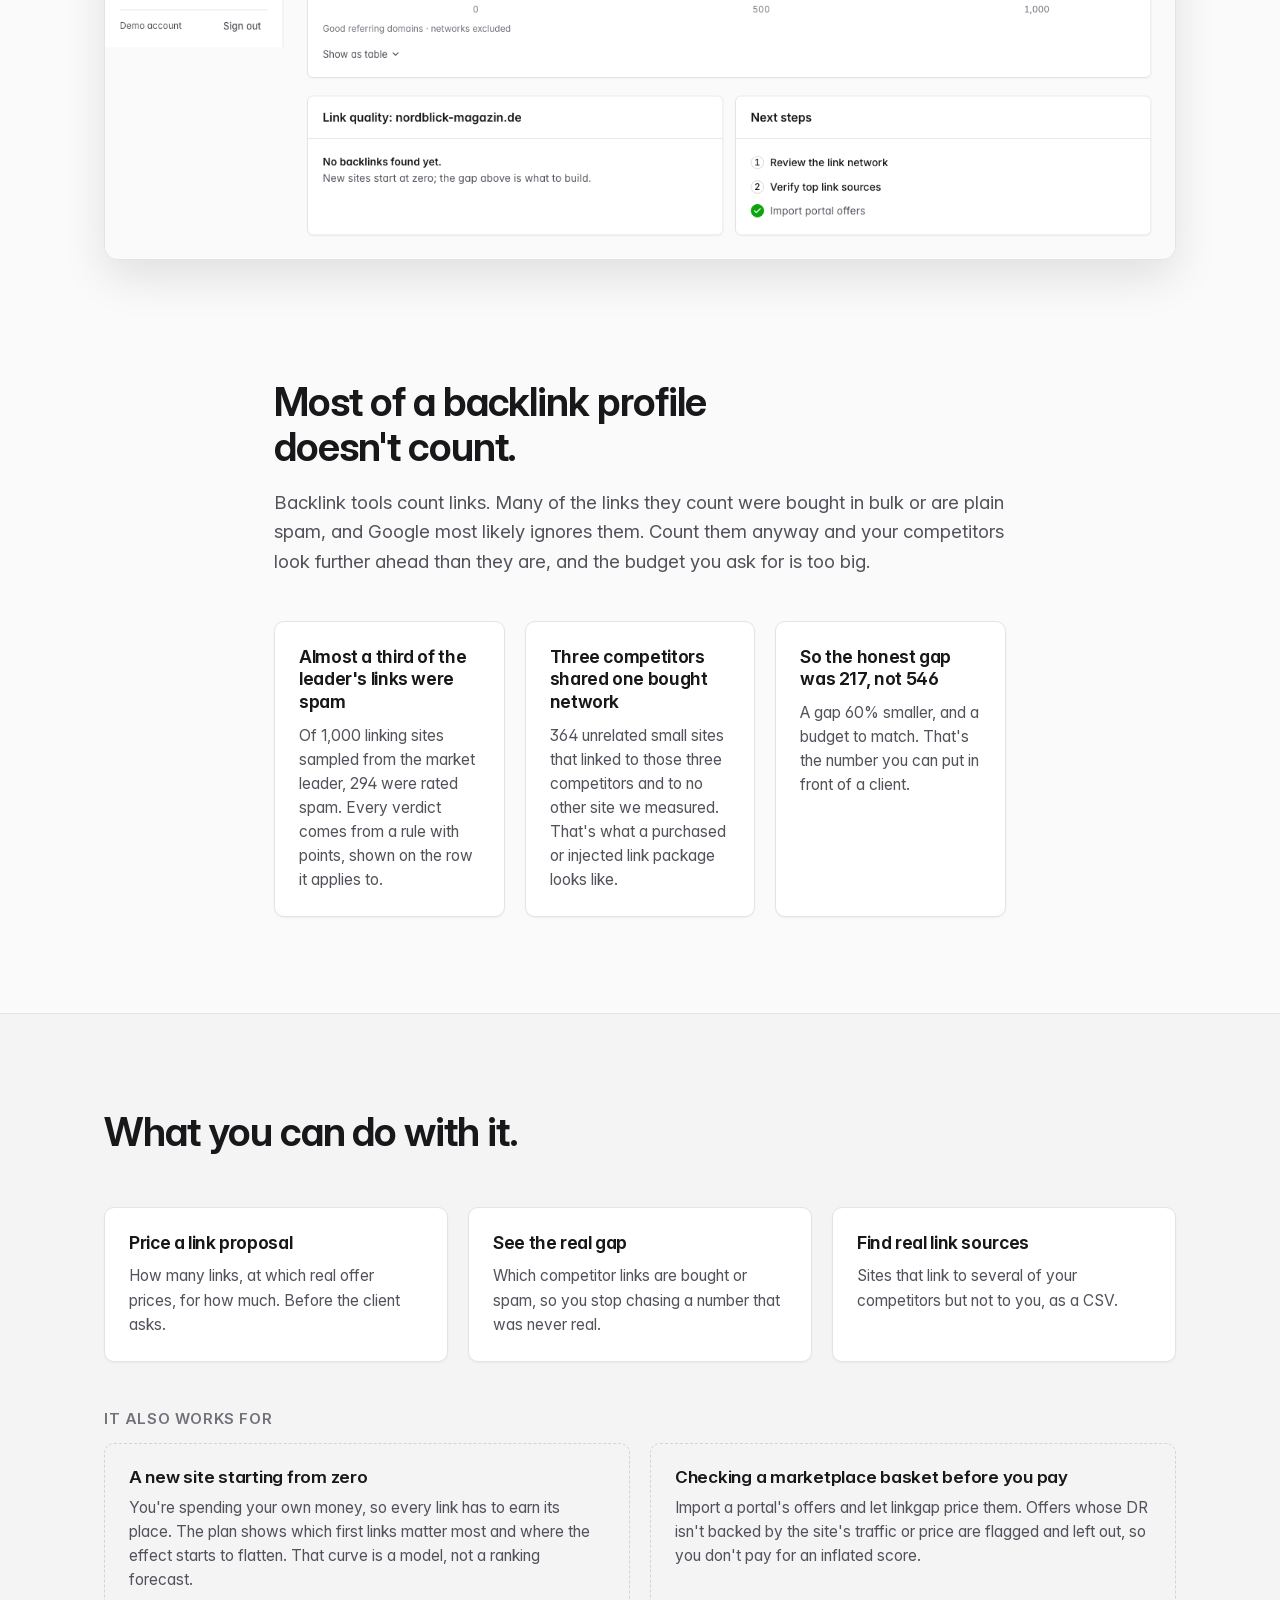
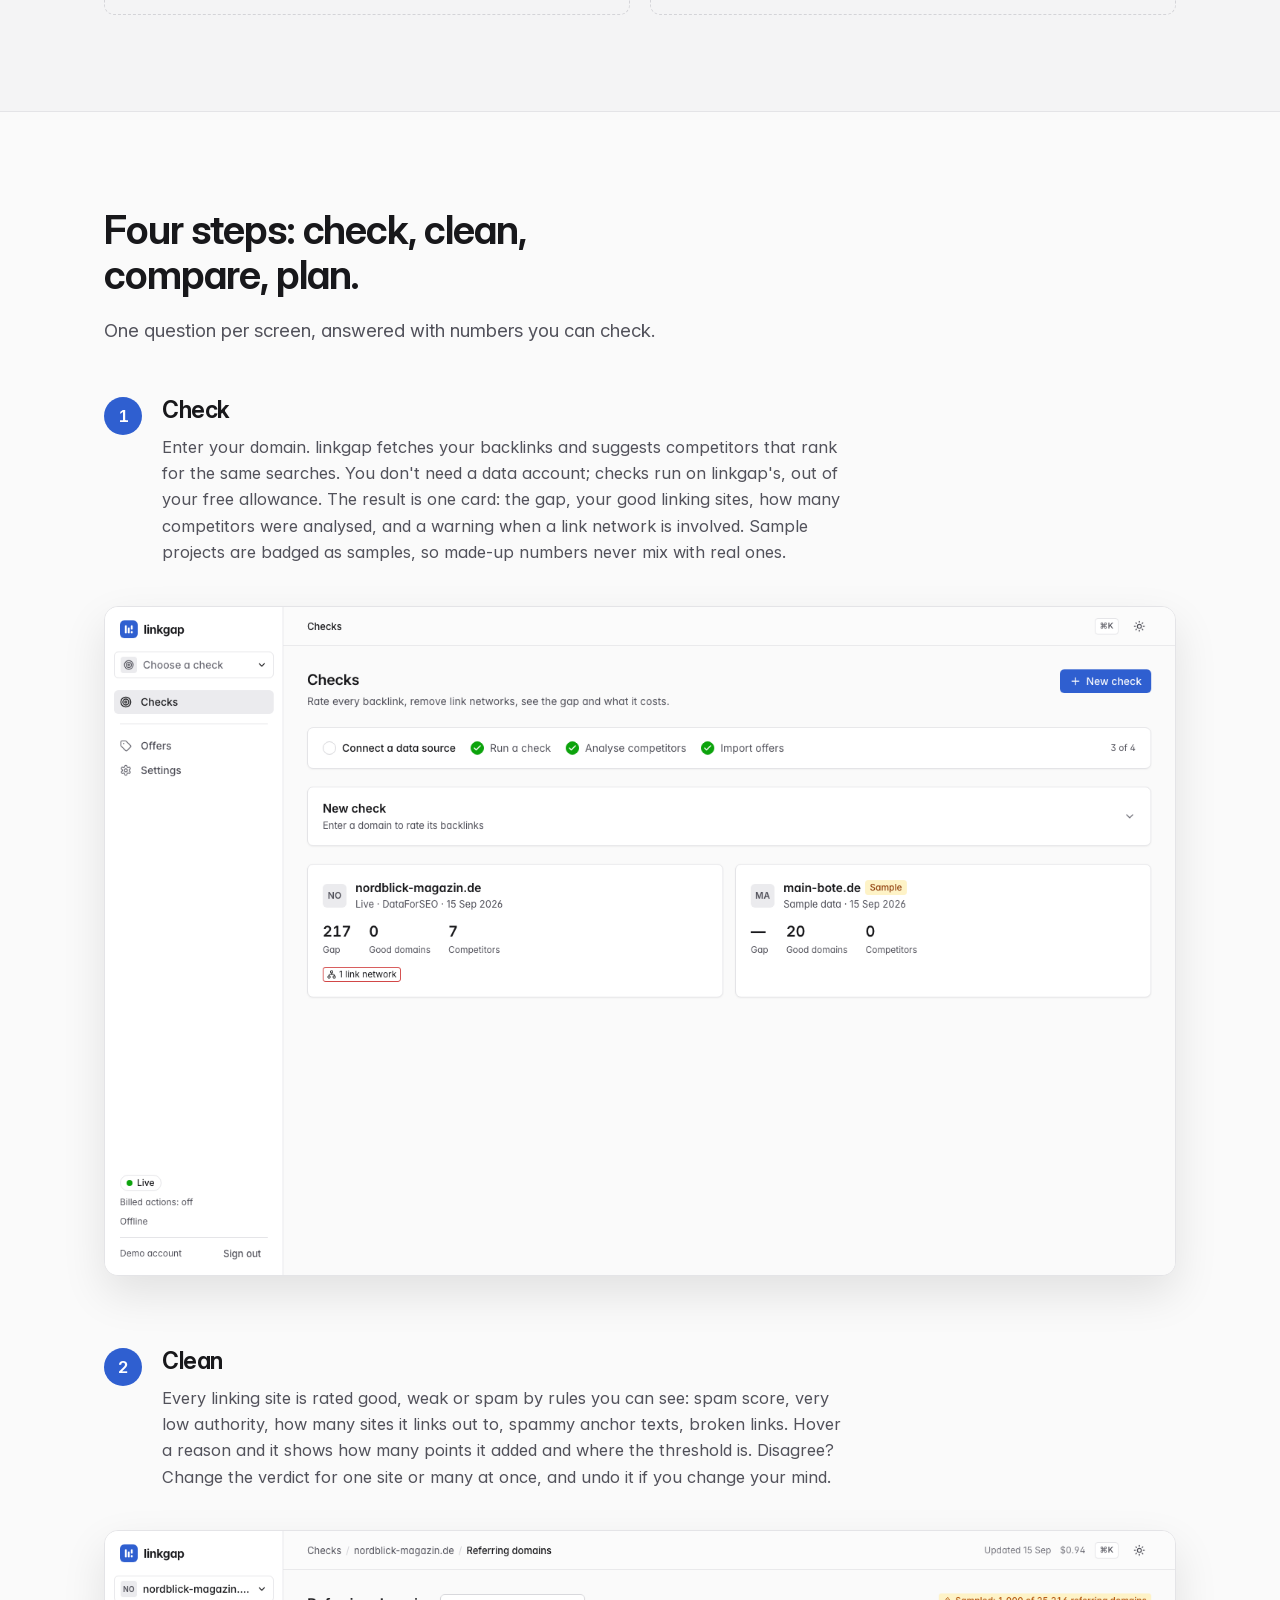
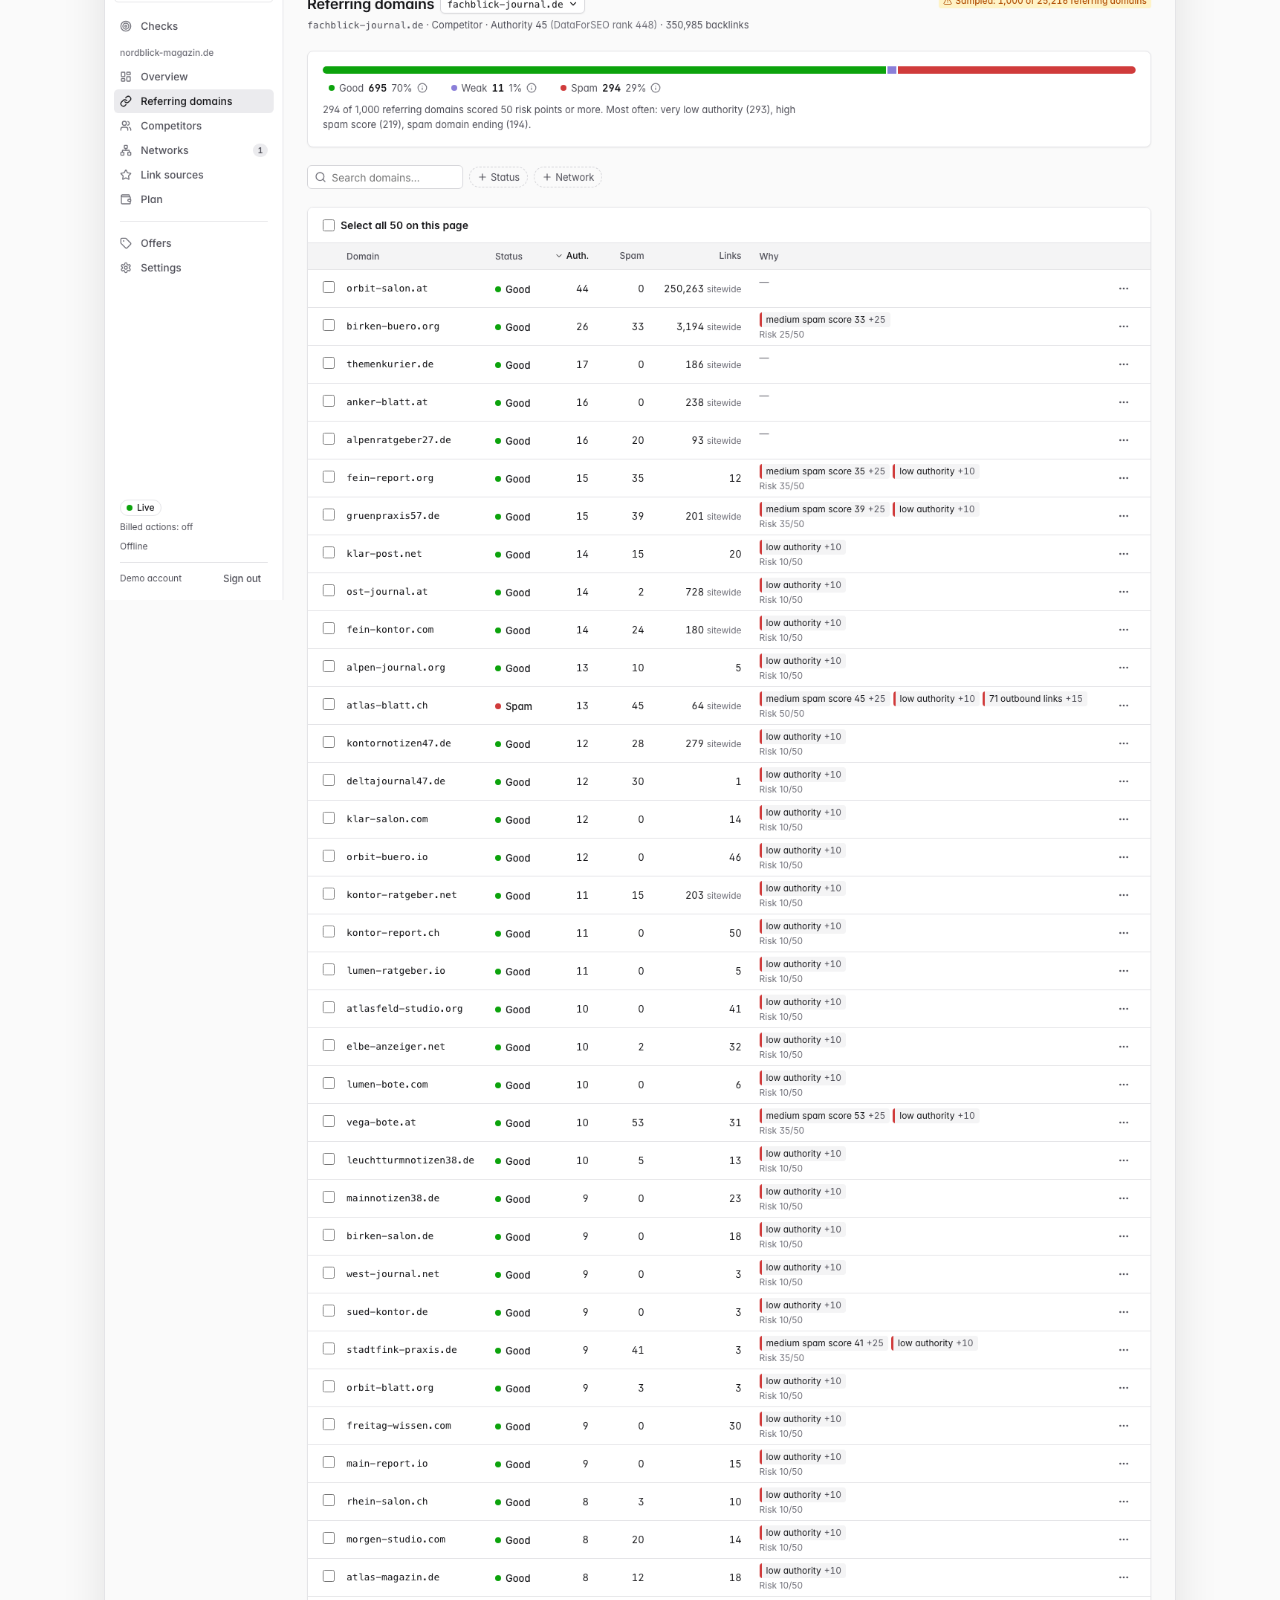
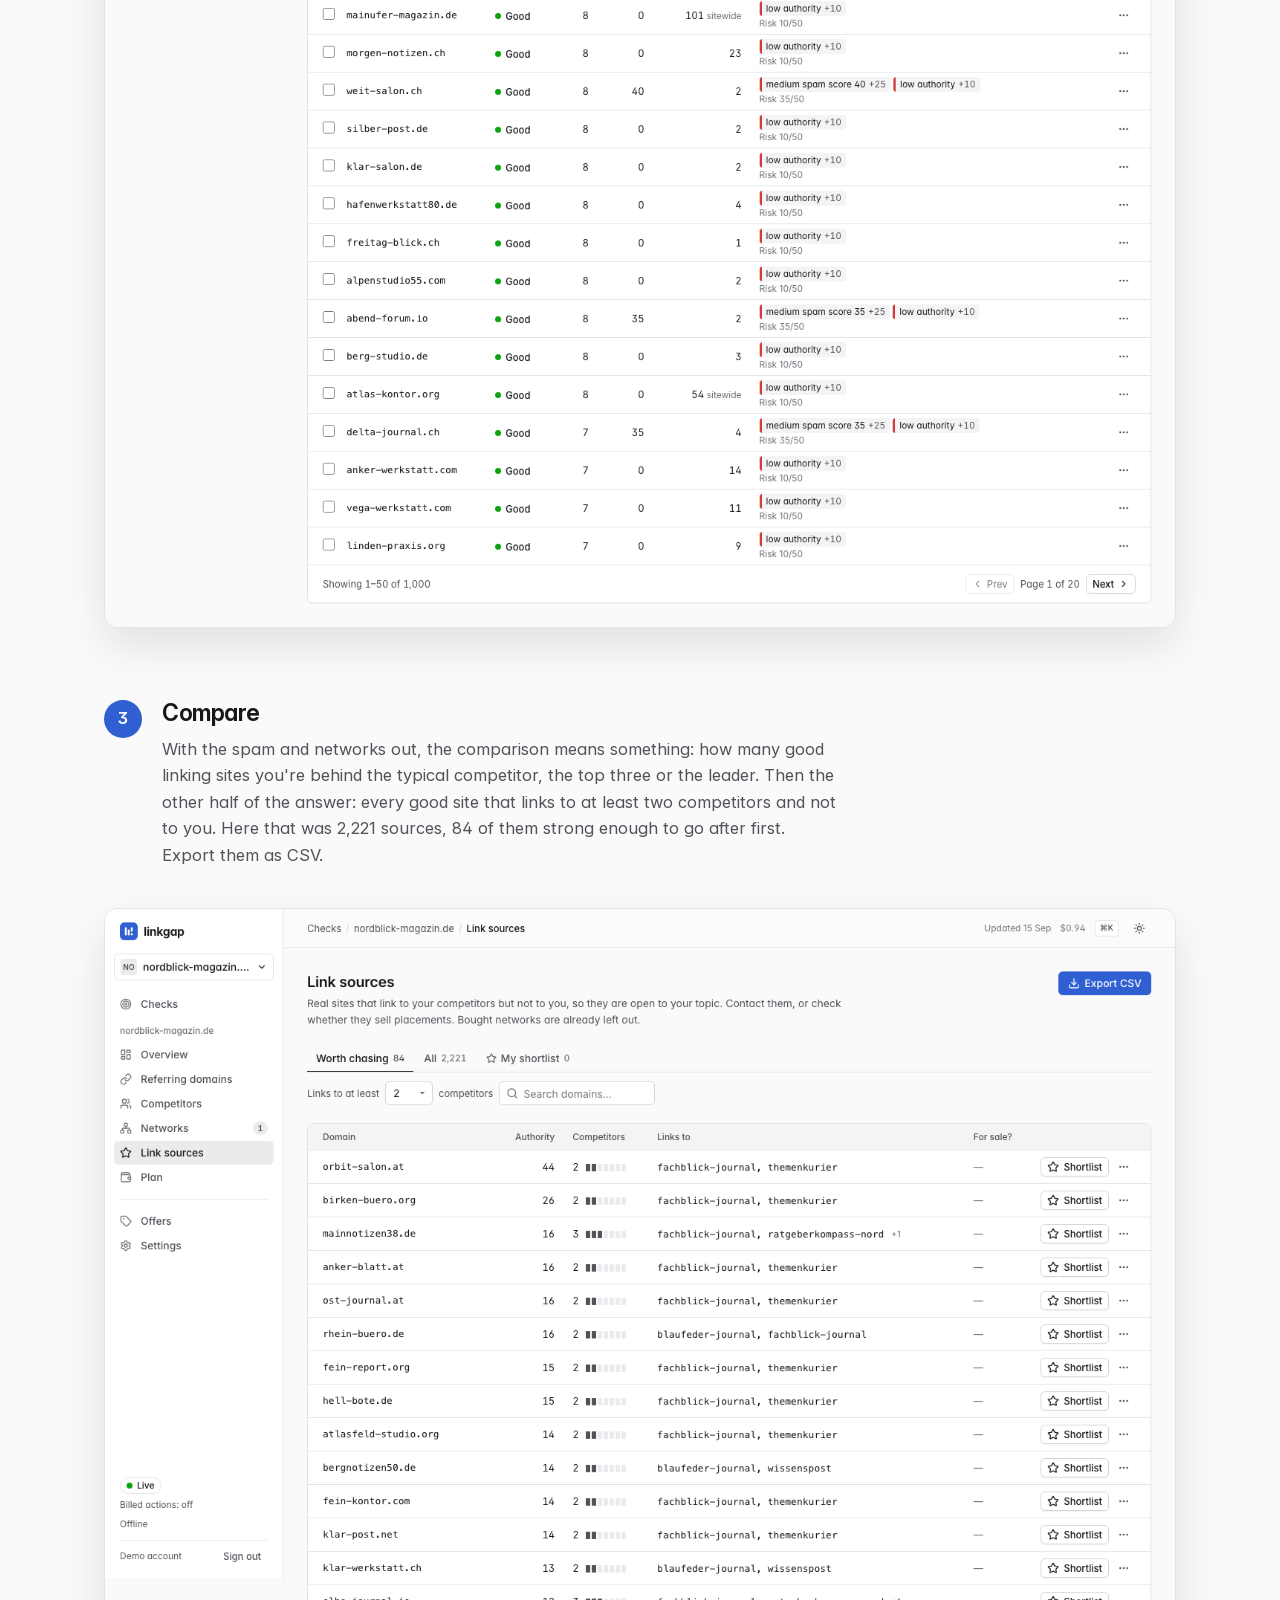
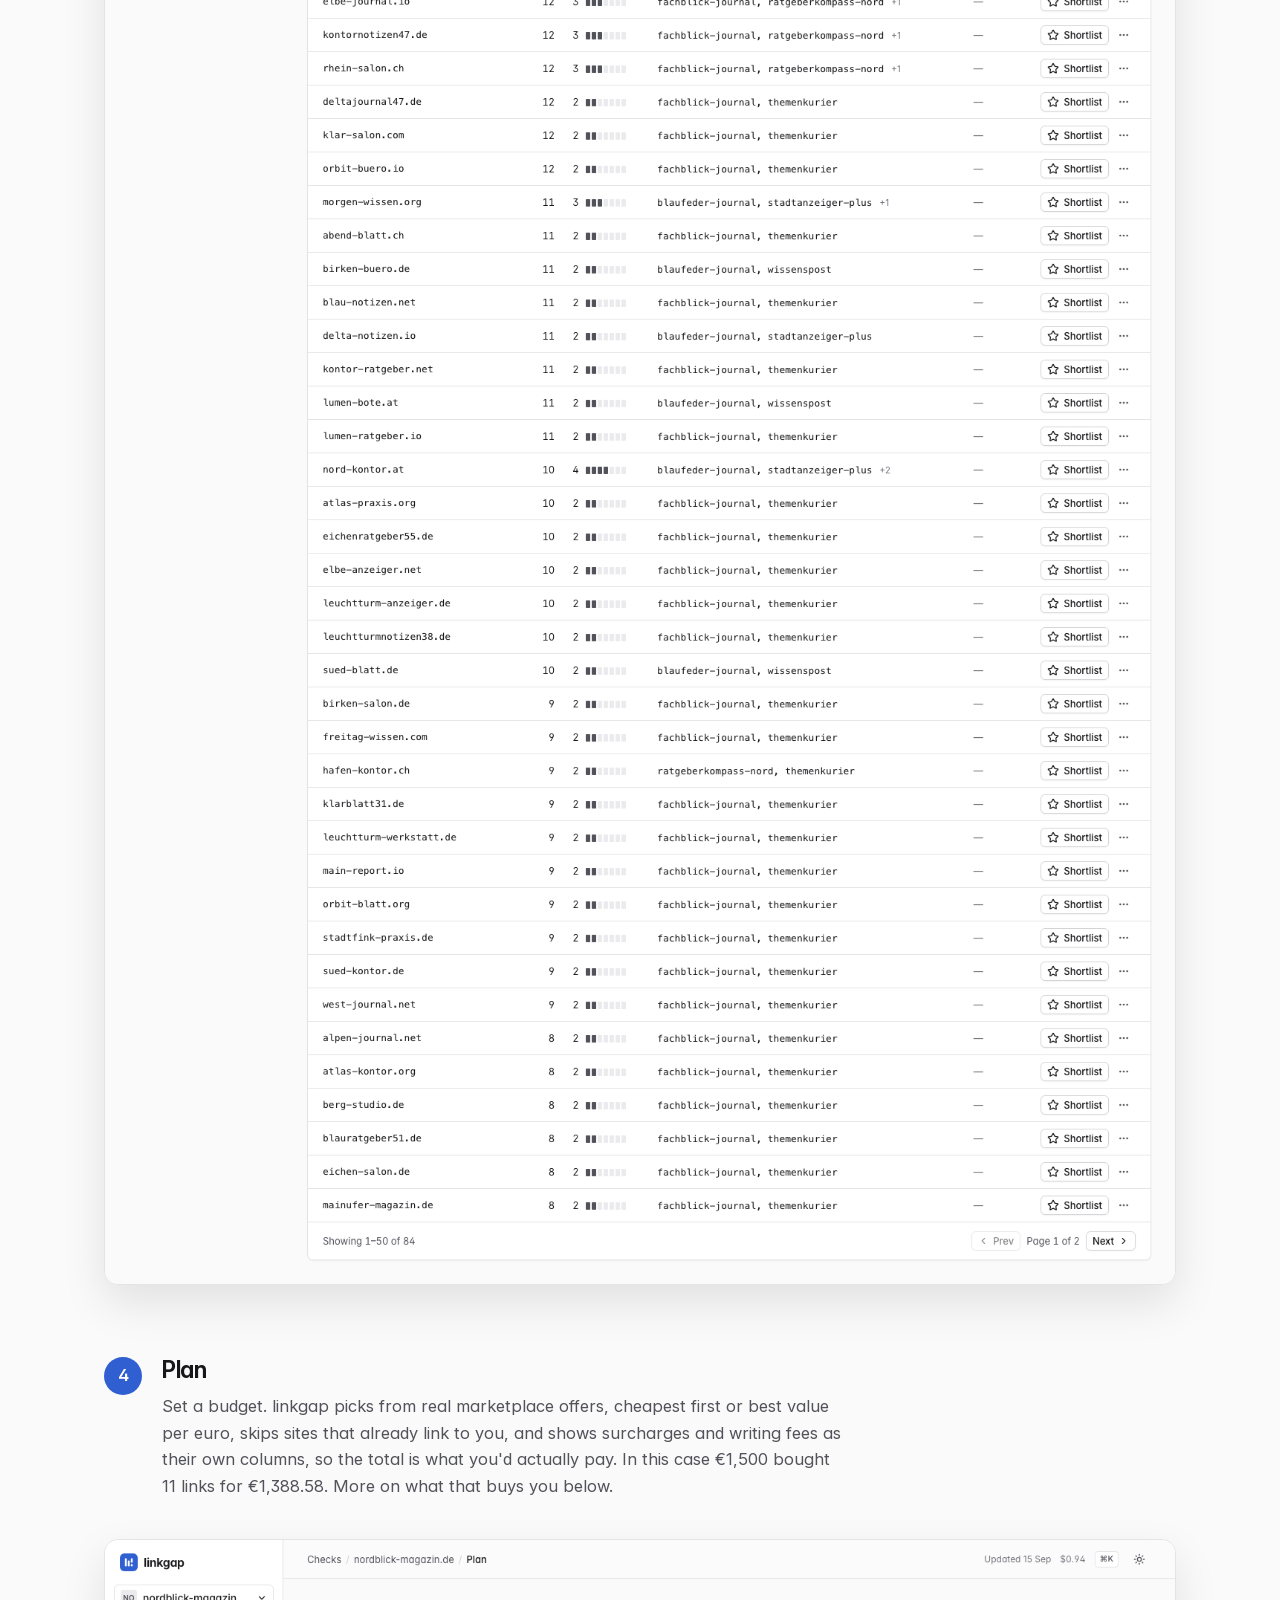
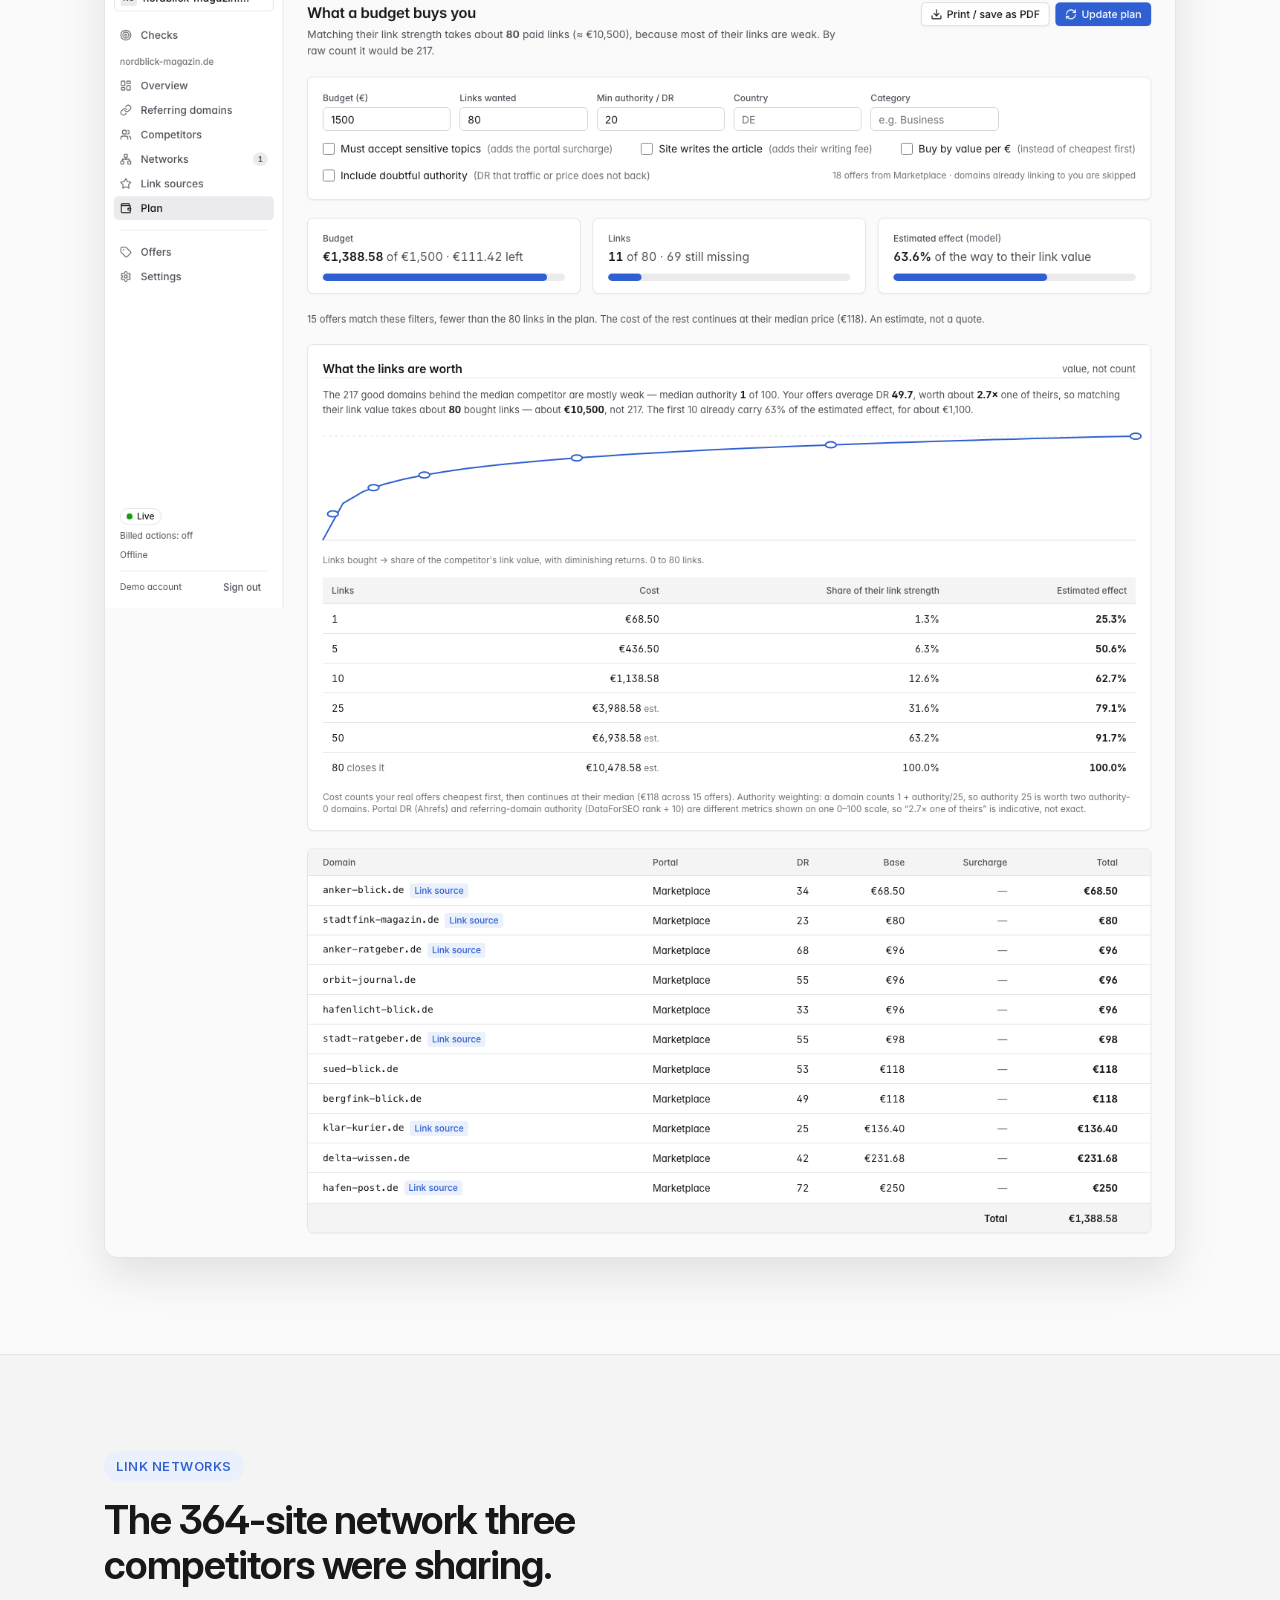
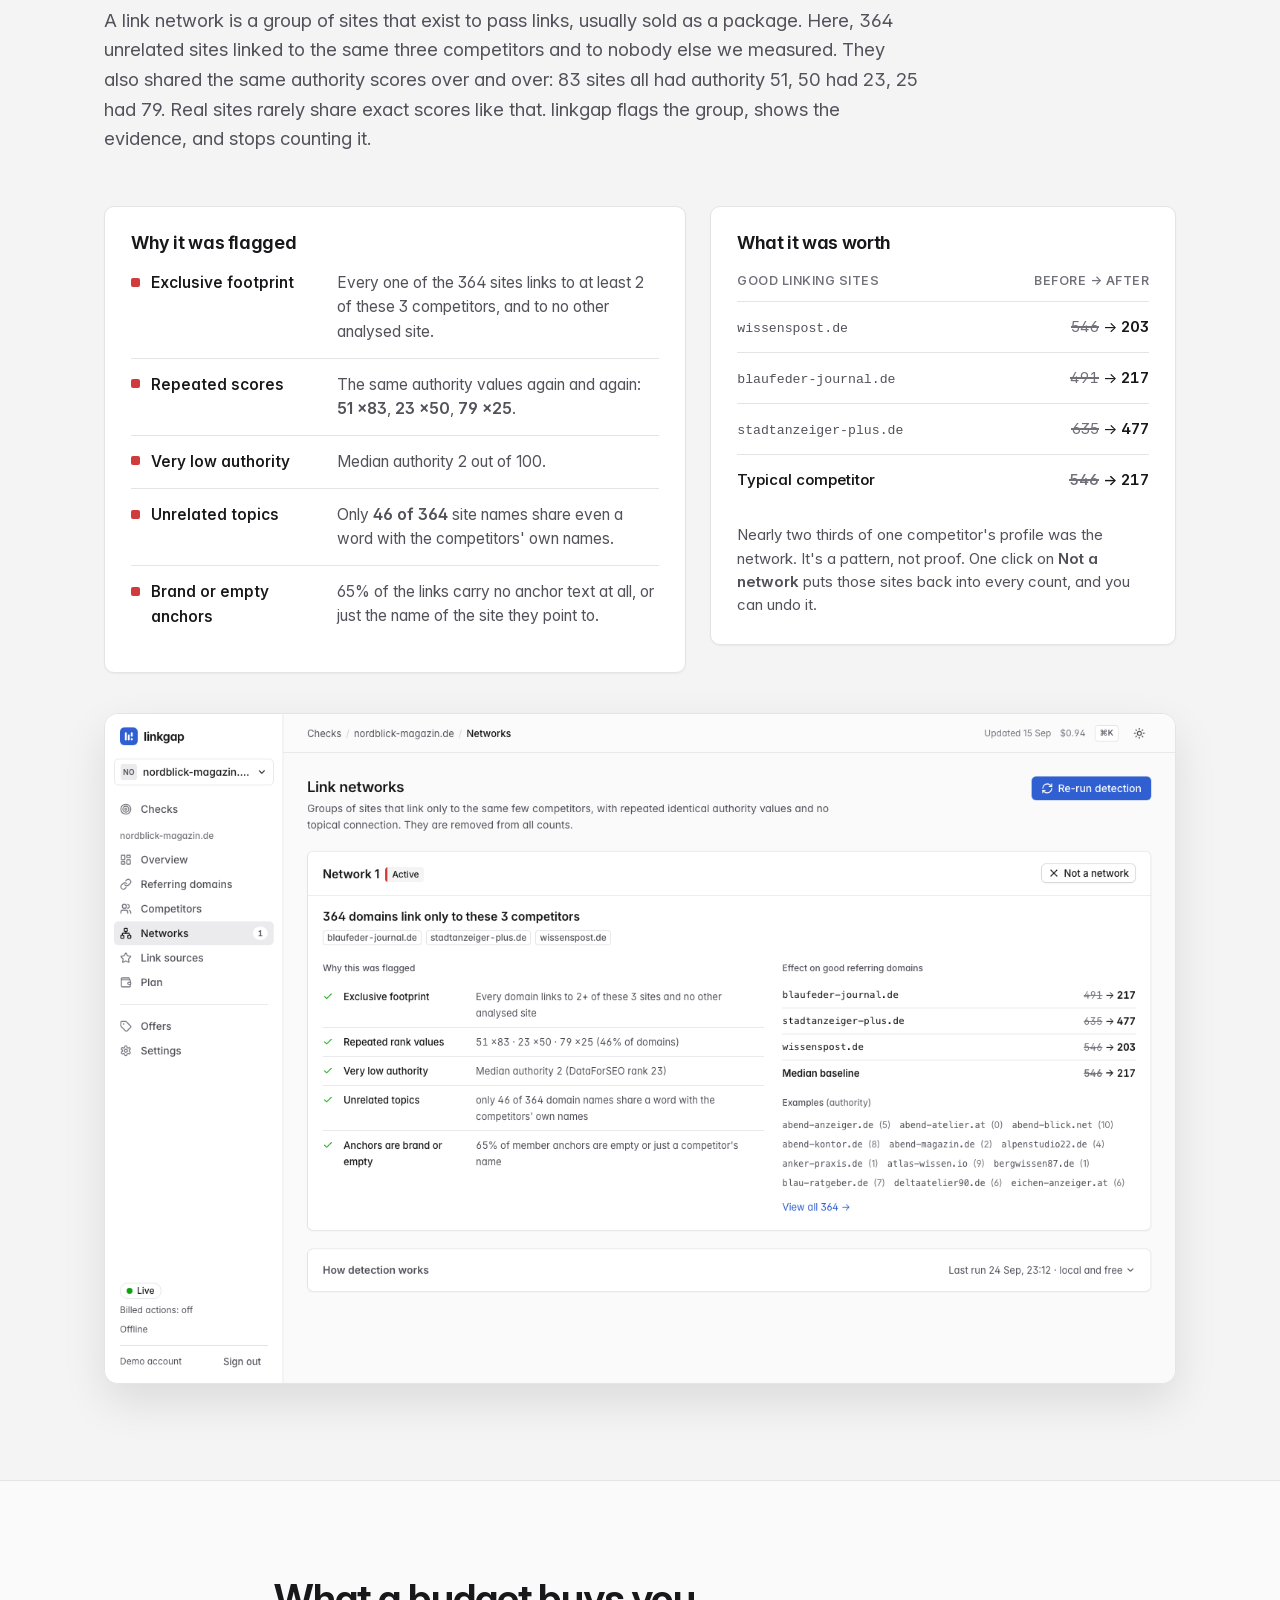
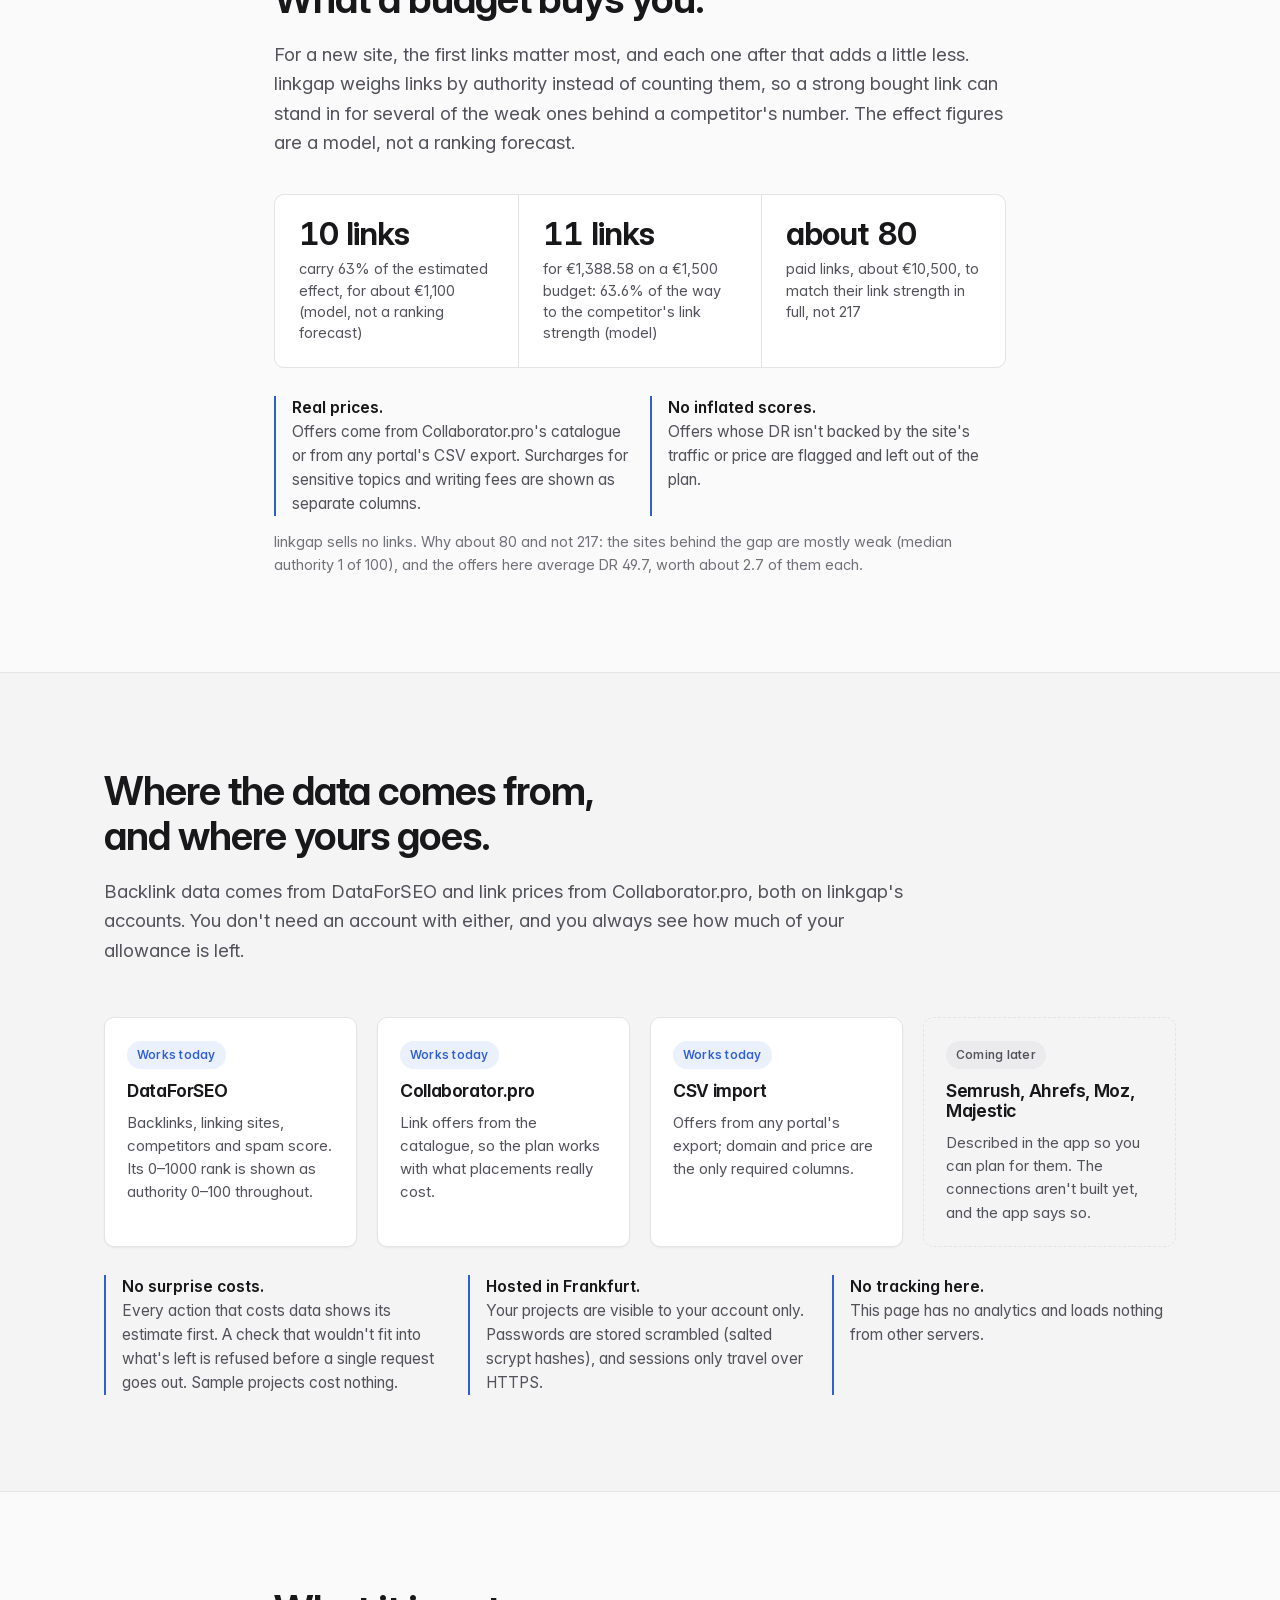
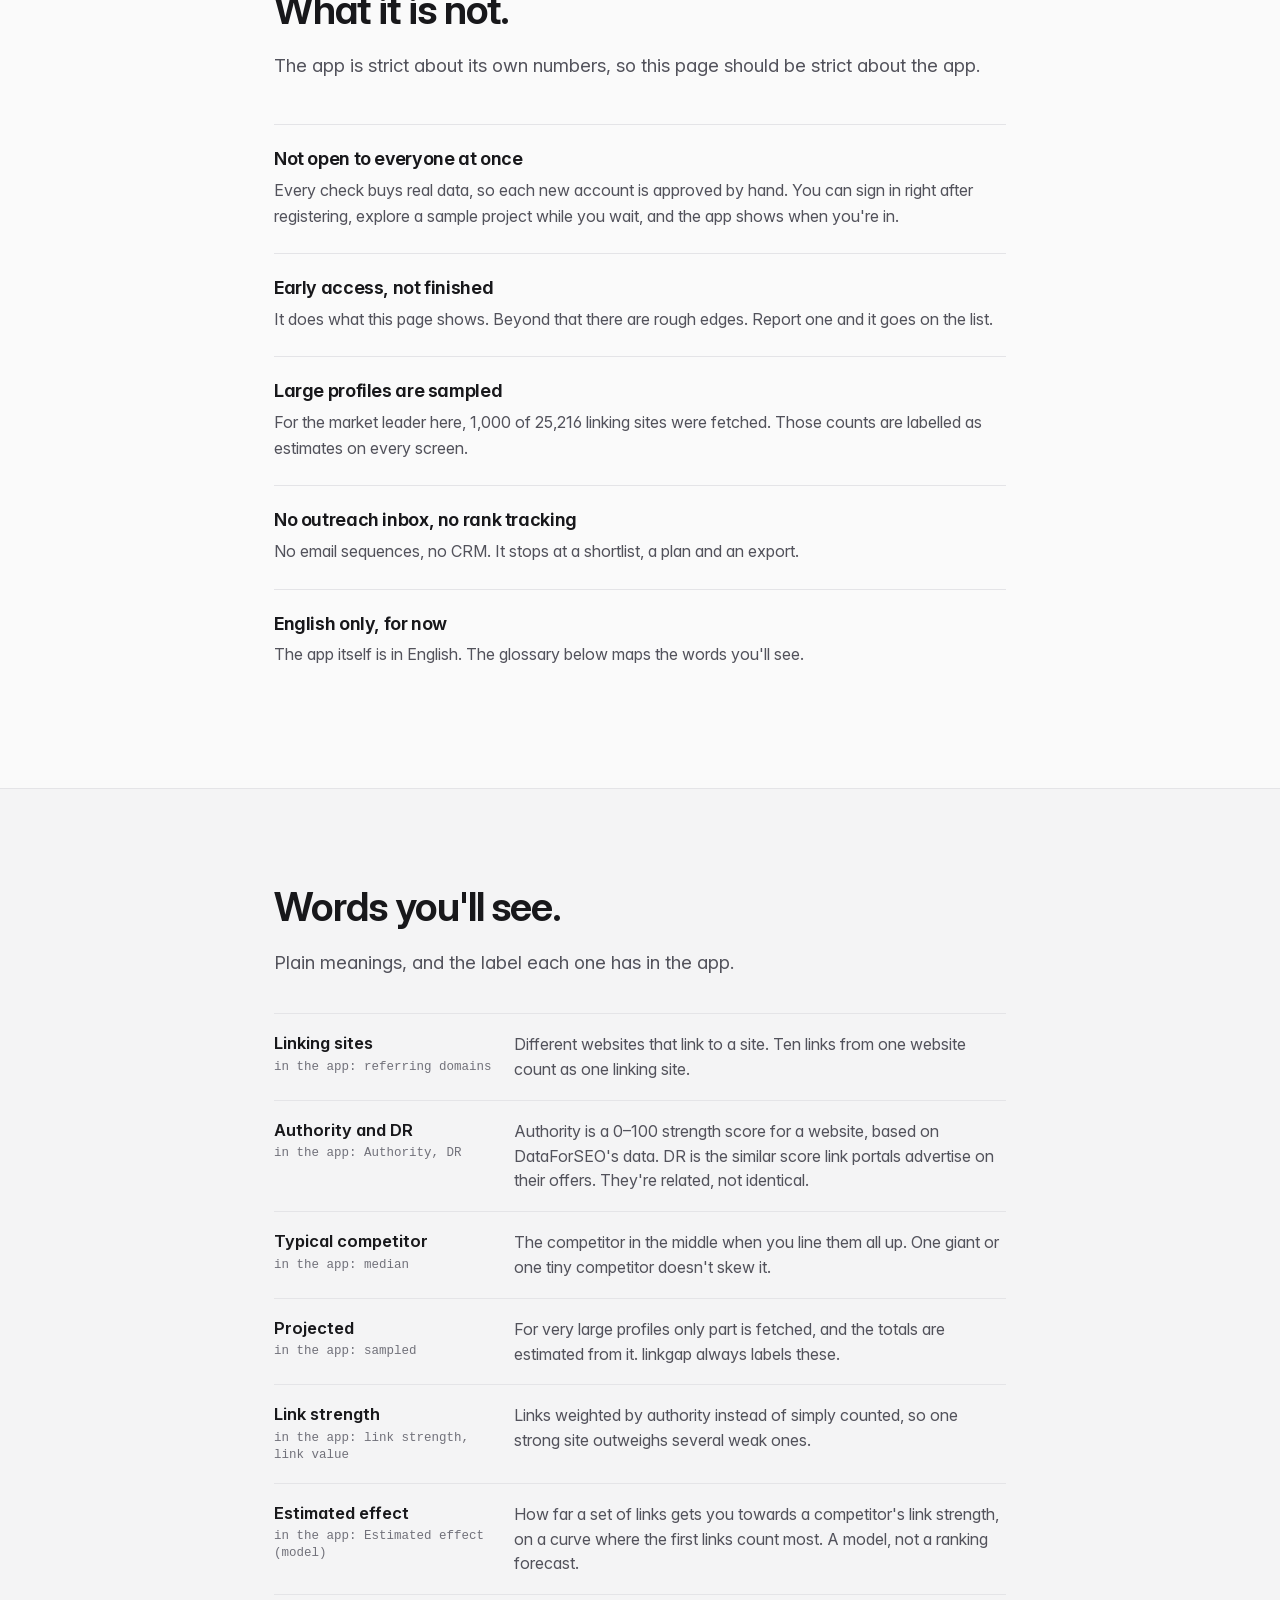
==== commit f48e4d3a: "linkgap.app landing page Co-Authored-By: Claude Opus 5.5 <noreply@anthropic.com>" ====
--- a/index.html
+++ b/index.html
@@ -3,21 +3,27 @@
 <head>
 <meta charset="utf-8">
 <meta name="viewport" content="width=device-width, initial-scale=1">
-<title>linkgap — know which backlinks count</title>
-<meta name="description" content="linkgap rates every backlink, removes bought link networks from the numbers, and tells you how many good links you are really behind your competitors, where to get them and what closing the gap costs.">
+<title>linkgap: your real backlink gap, and what it costs to close</title>
+<meta name="description" content="linkgap takes your competitors' bought link networks and spam out of the count, shows how many good backlinks you are really behind, where to get the real ones, and what closing the gap costs at real marketplace prices. New, in early access.">
 <meta name="color-scheme" content="light dark">
 <meta name="theme-color" content="#FAFAFA" media="(prefers-color-scheme: light)">
 <meta name="theme-color" content="#0B0B0D" media="(prefers-color-scheme: dark)">
 <meta property="og:type" content="website">
-<meta property="og:title" content="linkgap — know which backlinks count">
-<meta property="og:description" content="Rate every backlink, remove bought link networks from the numbers, see the honest gap to your competitors and what closing it costs.">
-<meta property="og:image" content="https://mbp-agentz.github.io/linkgap-site/img/overview-light.png">
-<meta property="og:url" content="https://mbp-agentz.github.io/linkgap-site/">
-<meta property="og:image:alt" content="The linkgap overview screen showing a gap of 217 good referring domains behind the median competitor.">
+<meta property="og:title" content="linkgap: your real backlink gap, and what it costs to close">
+<meta property="og:description" content="Take bought link networks and spam out of your competitors' backlink counts, see the gap that is left, and price closing it with real marketplace offers.">
+<meta property="og:image" content="https://linkgap.app/img/overview-light.png">
+<link rel="canonical" href="https://linkgap.app/">
+<link rel="alternate" hreflang="en" href="https://linkgap.app/">
+<link rel="alternate" hreflang="de" href="https://linkgap.app/de/">
+<link rel="alternate" hreflang="x-default" href="https://linkgap.app/">
+<meta property="og:url" content="https://linkgap.app/">
+<meta property="og:locale" content="en_GB">
+<meta property="og:locale:alternate" content="de_DE">
+<meta property="og:image:alt" content="The linkgap overview screen showing a gap of 217 good referring domains behind the median competitor, down from 546 before one link network was removed.">
 <meta property="og:site_name" content="linkgap">
 <meta name="twitter:card" content="summary_large_image">
-<link rel="icon" href="favicon.svg" type="image/svg+xml">
-<link rel="stylesheet" href="style.css">
+<link rel="icon" href="/favicon.svg" type="image/svg+xml">
+<link rel="stylesheet" href="/style.css">
 </head>
 <body>
 
@@ -25,7 +31,7 @@
 
 <header class="site-header">
   <div class="wrap header-inner">
-    <span class="wordmark">
+    <a class="wordmark" href="/" aria-label="linkgap home">
       <svg class="mark" viewBox="0 0 32 32" width="26" height="26" aria-hidden="true" focusable="false">
         <rect width="32" height="32" rx="7" fill="#2F5FD0"/>
         <g fill="#FFFFFF" transform="translate(16 16) scale(0.78) translate(-16 -16)">
@@ -36,107 +42,157 @@
         </g>
       </svg>
       <b>linkgap</b>
-    </span>
+    </a>
     <nav class="header-nav" aria-label="Sections">
+      <a href="#use">What it's for</a>
       <a href="#how">How it works</a>
-      <a href="#network">The proof</a>
-      <a href="#data">Your data</a>
+      <a href="#network">The network</a>
       <a href="#faq">FAQ</a>
     </nav>
-    <a class="btn btn-primary btn-sm" href="mailto:seeberger.solutions@gmail.com?subject=linkgap%20early%20access">Get early access</a>
+    <span class="header-actions">
+      <a class="lang-switch" href="/de/" hreflang="de" lang="de" aria-label="Deutsche Version">DE</a>
+      <a class="header-signin" href="https://app.linkgap.app/login">Sign in</a>
+      <a class="btn btn-primary btn-sm" href="https://app.linkgap.app/register">Create account</a>
+    </span>
   </div>
 </header>
 
 <main id="main">
 
-  <!-- ───────────────────────── hero ───────────────────────── -->
+  <!-- ───────────────────────── 1. hero ───────────────────────── -->
   <section class="hero">
     <div class="wrap">
-      <p class="eyebrow">Early access</p>
-      <h1>Know which links count.<br><span class="h1-2">Close the gap with the ones you're missing.</span></h1>
+      <p class="eyebrow">Early access · new and growing</p>
+      <h1>Your real backlink gap, <span class="h1-2">and what it costs to close.</span></h1>
       <p class="lede">
-        linkgap rates every backlink, removes bought link networks from the numbers, and tells you
-        how many good links you are really behind your competitors, where to get them, and what
-        closing the gap costs.
-      </p>
-      <p class="cta-row">
-        <a class="btn btn-primary btn-lg" href="mailto:seeberger.solutions@gmail.com?subject=linkgap%20early%20access">Get early access</a>
-        <span class="cta-note">An app you run on your own machine. A hosted version is coming.</span>
-      </p>
+        Backlinks are links from other websites to yours; Google treats them as votes. linkgap takes
+        your competitors' bought link networks and spam out of the count, shows the gap that's left,
+        where to get the real links, and what closing it costs at real marketplace prices.
+      </p>
+      <p class="for-whom">
+        For SEO freelancers and small agencies who buy links and have to justify the budget.
+      </p>
+      <div class="cta-row">
+        <a class="btn btn-primary btn-lg" href="https://app.linkgap.app/register">Create account</a>
+        <p class="cta-note">
+          Free during early access. Every account is approved by hand, because every check buys real
+          data. You then get $3 of live data, about three full analyses. While you wait, you can explore
+          a complete sample project.
+        </p>
+      </div>
 
       <ul class="facts" role="list">
         <li class="fact">
           <span class="fact-num"><s>546</s> 217</span>
-          <span class="fact-label">good links behind, once one bought network stops counting</span>
+          <span class="fact-label">good sites linking to the typical competitor, before and after one bought network stopped counting</span>
         </li>
         <li class="fact">
           <span class="fact-num">364</span>
-          <span class="fact-label">domains in a single network shared by three competitors</span>
+          <span class="fact-label">sites in one link network, shared by three competitors</span>
         </li>
         <li class="fact">
           <span class="fact-num">2,221</span>
-          <span class="fact-label">link sources the competitors had and this site did not</span>
+          <span class="fact-label">real link sources: sites linking to the competitors but not to this one</span>
         </li>
       </ul>
       <p class="facts-caption">
-        Measured on the author's own site, a real site that launched in September 2026 with zero backlinks.
-        Every number on this page comes from that run. Site and domain names in the screenshots are
-        fictional, so nobody's profile is on display here; nothing else was changed.
+        An anonymised real case: a new site with zero backlinks and seven competitors. Site names in
+        the screenshots are invented.
       </p>
 
       <figure class="shot shot-hero">
         <picture>
-          <source srcset="img/overview-dark.png" media="(prefers-color-scheme: dark)">
-          <img src="img/overview-light.png" width="1440" height="1165" decoding="async"
-               alt="The linkgap overview screen: a headline figure of 217 good referring domains behind the median competitor, a struck-through 546 before removing one link network of 364 domains, four tiles for your good domains, median competitor, link networks and cost to close showing an estimate of about €12,652 for the 87 bought links that match the link value of their 217, and a bar chart comparing seven competitors with a dashed median line.">
+          <source srcset="/img/overview-dark.png" media="(prefers-color-scheme: dark)">
+          <img src="/img/overview-light.png" width="1440" height="1185" decoding="async" fetchpriority="high"
+               alt="The linkgap overview for nordblick-magazin.de: 217 good referring domains behind the median competitor, with 546 crossed out before removing one link network of 364 domains. Four tiles show your good domains at 0, the median competitor at 217, link networks at 364 domains, and a cost to close of about €10,500, because about 80 paid links match the link strength of their 217. Below, a bar chart compares seven competitors against a dashed median line at 217.">
         </picture>
       </figure>
     </div>
   </section>
 
-  <!-- ───────────────────────── problem ───────────────────────── -->
+  <!-- ───────────────────────── 2. problem ───────────────────────── -->
   <section class="section" id="problem">
     <div class="wrap narrow">
-      <h2>Most of a backlink profile does not count.</h2>
+      <h2>Most of a backlink profile doesn't count.</h2>
       <p class="section-lede">
-        You buy a link, or you earn one, and then you wait for a number to move. The trouble is that
-        the numbers you are chasing are full of links that were never worth anything, and your
-        competitors' numbers are full of links they bought by the hundred.
+        Backlink tools count links. Many of the links they count were bought in bulk or are plain spam,
+        and Google most likely ignores them. Count them anyway and your competitors look further ahead
+        than they are, and the budget you ask for is too big.
       </p>
       <div class="problem-grid">
         <div class="pcard">
-          <h3>A quarter of a leading profile was spam</h3>
-          <p>
-            Of the 1,000 referring domains sampled from the market leader, 294 were rated spam and 11
-            weak. Every verdict is a rule with points, visible on the row that earned it.
+          <h3>Almost a third of the leader's links were spam</h3>
+          <p>
+            Of 1,000 linking sites sampled from the market leader, 294 were rated spam. Every verdict
+            comes from a rule with points, shown on the row it applies to.
           </p>
         </div>
         <div class="pcard">
-          <h3>Three rivals shared one bought network</h3>
-          <p>
-            364 unrelated small-business domains, linking to those three sites and to nobody else
-            measured. Counted as real links, they made the gap look more than twice as big.
+          <h3>Three competitors shared one bought network</h3>
+          <p>
+            364 unrelated small sites that linked to those three competitors and to no other site we
+            measured. That's what a purchased or injected link package looks like.
           </p>
         </div>
         <div class="pcard">
           <h3>So the honest gap was 217, not 546</h3>
           <p>
-            That is the difference between a budget you cannot justify and a shortlist you can act
-            on this month.
-          </p>
-        </div>
-      </div>
-    </div>
-  </section>
-
-  <!-- ───────────────────────── how it works ───────────────────────── -->
-  <section class="section section-alt" id="how">
+            A gap 60% smaller, and a budget to match. That's the number you can put in front of a
+            client.
+          </p>
+        </div>
+      </div>
+    </div>
+  </section>
+
+  <!-- ───────────────────────── 3. use cases ───────────────────────── -->
+  <section class="section section-alt" id="use">
+    <div class="wrap">
+      <header class="section-head">
+        <h2>What you can do with it.</h2>
+      </header>
+      <div class="problem-grid">
+        <div class="pcard">
+          <h3>Price a link proposal</h3>
+          <p>How many links, at which real offer prices, for how much. Before the client asks.</p>
+        </div>
+        <div class="pcard">
+          <h3>See the real gap</h3>
+          <p>Which competitor links are bought or spam, so you stop chasing a number that was never real.</p>
+        </div>
+        <div class="pcard">
+          <h3>Find real link sources</h3>
+          <p>Sites that link to several of your competitors but not to you, as a CSV.</p>
+        </div>
+      </div>
+
+      <h3 class="sub-head">It also works for</h3>
+      <div class="who-grid">
+        <div class="who">
+          <h4>A new site starting from zero</h4>
+          <p>
+            You're spending your own money, so every link has to earn its place. The plan shows which
+            first links matter most and where the effect starts to flatten. That curve is a model, not a
+            ranking forecast.
+          </p>
+        </div>
+        <div class="who">
+          <h4>Checking a marketplace basket before you pay</h4>
+          <p>
+            Import a portal's offers and let linkgap price them. Offers whose DR isn't backed by the
+            site's traffic or price are flagged and left out, so you don't pay for an inflated score.
+          </p>
+        </div>
+      </div>
+    </div>
+  </section>
+
+  <!-- ───────────────────────── 4. how it works ───────────────────────── -->
+  <section class="section" id="how">
     <div class="wrap">
       <header class="section-head">
         <h2>Four steps: check, clean, compare, plan.</h2>
-        <p class="section-lede">
-          One answer per screen, and every number can be exported.
-        </p>
+        <p class="section-lede">One question per screen, answered with numbers you can check.</p>
       </header>
 
       <ol class="steps" role="list">
@@ -147,18 +203,19 @@
             <div>
               <h3>Check</h3>
               <p>
-                Enter a domain. linkgap pulls its profile and its competitors from your own data
-                account, rates every referring domain, and puts the result on one card: the gap, your
-                good domains, the rivals analysed, and a warning when a link network is involved.
-                Sample checks are badged as sample, so invented numbers never mix into a real report.
+                Enter your domain. linkgap fetches your backlinks and suggests competitors that rank for
+                the same searches. You don't need a data account; checks run on linkgap's, out of your
+                free allowance. The result is one card: the gap, your good linking sites, how many
+                competitors were analysed, and a warning when a link network is involved. Sample
+                projects are badged as samples, so made-up numbers never mix with real ones.
               </p>
             </div>
           </div>
           <figure class="shot">
             <picture>
-              <source srcset="img/checks-dark.png" media="(prefers-color-scheme: dark)">
-              <img src="img/checks-light.png" width="1440" height="900" loading="lazy" decoding="async"
-                   alt="The linkgap checks screen with a four-step setup checklist at three of four, a new check card, and two project cards: nordblick-magazin.de showing gap 217, 0 good domains, 7 competitors and a 1 link network warning, and lowveld-travel.de carrying an amber Sample badge.">
+              <source srcset="/img/checks-dark.png" media="(prefers-color-scheme: dark)">
+              <img src="/img/checks-light.png" width="1440" height="900" loading="lazy" decoding="async"
+                   alt="The linkgap checks screen with a four-step setup checklist at three of four, a new check card, and two project cards: nordblick-magazin.de showing gap 217, 0 good domains, 7 competitors and a 1 link network warning, and a sample project carrying an amber Sample badge.">
             </picture>
           </figure>
         </li>
@@ -169,18 +226,18 @@
             <div>
               <h3>Clean</h3>
               <p>
-                Every referring domain gets good, weak or spam from rules that show their points:
-                spam score, very low authority, outbound link count, spam anchors, broken links. Hover
-                a chip and it tells you what it added and where the threshold sits. Disagree, and you
-                override it for one site or for the whole check, in bulk, with undo.
+                Every linking site is rated good, weak or spam by rules you can see: spam score, very low
+                authority, how many sites it links out to, spammy anchor texts, broken links. Hover a
+                reason and it shows how many points it added and where the threshold is. Disagree? Change
+                the verdict for one site or many at once, and undo it if you change your mind.
               </p>
             </div>
           </div>
           <figure class="shot">
             <picture>
-              <source srcset="img/domains-dark.png" media="(prefers-color-scheme: dark)">
-              <img src="img/domains-light.png" width="1440" height="3089" loading="lazy" decoding="async"
-                   alt="The referring domains screen for fachblick-journal.de: a quality bar reading good 695 at 70 percent, weak 11, spam 294 at 29 percent, an amber badge saying sampled 1,000 of 25,216 referring domains, and a table where each row carries reason chips such as medium spam score 45 plus 25 and very low authority plus 20.">
+              <source srcset="/img/domains-dark.png" media="(prefers-color-scheme: dark)">
+              <img src="/img/domains-light.png" width="1440" height="3089" loading="lazy" decoding="async"
+                   alt="The referring domains screen for the market leader, fachblick-journal.de: a quality bar reading good 695 at 70 percent, weak 11, spam 294 at 29 percent, an amber badge saying sampled 1,000 of 25,216 referring domains, and a table where each row carries reason chips such as medium spam score 45 plus 25 and very low authority plus 20.">
             </picture>
           </figure>
         </li>
@@ -191,18 +248,19 @@
             <div>
               <h3>Compare</h3>
               <p>
-                Once the profiles are clean, the comparison is worth something: how many good
-                referring domains you are behind the median, the top three or the leader. Then the
-                other half of the answer, every good site linking to at least two competitors and not
-                to you. Here that was 2,221 sources, 84 of them strong enough to chase.
+                With the spam and networks out, the comparison means something: how many good linking
+                sites you're behind the typical competitor, the top three or the leader. Then the other
+                half of the answer: every good site that links to at least two competitors and not to
+                you. Here that was 2,221 sources, 84 of them strong enough to go after first. Export them
+                as CSV.
               </p>
             </div>
           </div>
           <figure class="shot">
             <picture>
-              <source srcset="img/sources-dark.png" media="(prefers-color-scheme: dark)">
-              <img src="img/sources-light.png" width="1440" height="2636" loading="lazy" decoding="async"
-                   alt="The link sources screen with tabs reading Best 84, All 2,221 and Verified 0, and a table of domains with authority, how many competitors they link to, which competitors, whether they appear on a portal, and a Verify button on each row.">
+              <source srcset="/img/sources-dark.png" media="(prefers-color-scheme: dark)">
+              <img src="/img/sources-light.png" width="1440" height="2658" loading="lazy" decoding="async"
+                   alt="The link sources screen with tabs reading Worth chasing 84, All 2,221 and My shortlist 0, and a table of sites with their authority, how many competitors they link to, which ones, whether they are for sale on a portal, and a Shortlist button on each row.">
             </picture>
           </figure>
         </li>
@@ -213,46 +271,37 @@
             <div>
               <h3>Plan</h3>
               <p>
-                Give it a budget and it buys from the offers you imported — cheapest first, or by
-                value per euro — skipping domains that already link to you, with any portal surcharge
-                as its own column so the total is what you actually pay. At €1,500, real prices from a
-                German link marketplace bought 12 links for €1,338.62. By count that is 205 short of
-                217. By <em>value</em> it is 62% of the way, because the domains behind that gap are
-                mostly weak (median authority 1 of 100) and a bought link is worth about 2.5 of them.
-                Matching their link value takes about 87 links, roughly €12,650 — and the first ten
-                carry 61% of the modelled impact for about €1,005.
+                Set a budget. linkgap picks from real marketplace offers, cheapest first or best value
+                per euro, skips sites that already link to you, and shows surcharges and writing fees as
+                their own columns, so the total is what you'd actually pay. In this case €1,500 bought
+                11 links for €1,388.58. More on what that buys you below.
               </p>
             </div>
           </div>
           <figure class="shot">
             <picture>
-              <source srcset="img/plan-dark.png" media="(prefers-color-scheme: dark)">
-              <img src="img/plan-light.png" width="1440" height="1823" loading="lazy" decoding="async"
-                   alt="The budget plan screen with three meters — budget €1,338.62 of €1,500, links 12 of 217, impact 62.5% of the way to the competitor's link value — a curve of diminishing returns, a table showing 1 link at €68.50 for 24.2% impact up to 87 links at €12,651.90 for 100%, and the offers bought with base price, surcharge and total.">
+              <source srcset="/img/plan-dark.png" media="(prefers-color-scheme: dark)">
+              <img src="/img/plan-light.png" width="1440" height="1773" loading="lazy" decoding="async"
+                   alt="The plan screen, titled What a budget buys you: about 80 paid links match the competitor's link strength, about €10,500. Three meters show a budget of €1,388.58 of €1,500, links 11 of 80, and an estimated effect of 63.6%. Below, a flattening curve and a table from 1 link at €68.50 through 10 links at €1,138.58 for 62.7% to 80 links at about €10,500 for 100%, and the list of the 11 offers bought, with DR, base price, surcharge and total.">
             </picture>
           </figure>
-          <p class="shot-note">
-            The prices in this screen are real prices from a German link marketplace; only the
-            site names are fictional. Impact is modelled, and labelled as such: every domain is
-            weighted by authority, and the curve flattens because a site at zero gains most from
-            its first links. It is the shape of the thing, not a ranking forecast.
-          </p>
         </li>
 
       </ol>
     </div>
   </section>
 
-  <!-- ───────────────────────── flagship: link networks ───────────────────────── -->
-  <section class="section" id="network">
+  <!-- ───────────────────────── 5. flagship: link networks ───────────────────────── -->
+  <section class="section section-alt" id="network">
     <div class="wrap">
       <header class="section-head">
-        <p class="eyebrow">The flagship</p>
-        <h2>The 364-domain network three competitors were sharing.</h2>
+        <p class="eyebrow">Link networks</p>
+        <h2>The 364-site network three competitors were sharing.</h2>
         <p class="section-lede">
-          This is the part no backlink tool told the author about. A group of domains that link to
-          the same few competitors and to nobody else measured, carrying repeated identical authority
-          values and no topical connection to the subject at all. linkgap flags the group, shows its
+          A link network is a group of sites that exist to pass links, usually sold as a package. Here,
+          364 unrelated sites linked to the same three competitors and to nobody else we measured. They
+          also shared the same authority scores over and over: 83 sites all had authority 51, 50 had 23,
+          25 had 79. Real sites rarely share exact scores like that. linkgap flags the group, shows the
           evidence, and stops counting it.
         </p>
       </header>
@@ -263,11 +312,11 @@
           <dl class="evi">
             <div class="evi-row">
               <dt>Exclusive footprint</dt>
-              <dd>Every one of the 364 domains links to at least 2 of these 3 sites, and to no other analysed site.</dd>
+              <dd>Every one of the 364 sites links to at least 2 of these 3 competitors, and to no other analysed site.</dd>
             </div>
             <div class="evi-row">
-              <dt>Repeated rank values</dt>
-              <dd>The same authority values again and again: <b>51 &times;83</b>, <b>23 &times;50</b>, <b>79 &times;25</b>. That is 46% of the group sitting on three numbers.</dd>
+              <dt>Repeated scores</dt>
+              <dd>The same authority values again and again: <b>51 &times;83</b>, <b>23 &times;50</b>, <b>79 &times;25</b>.</dd>
             </div>
             <div class="evi-row">
               <dt>Very low authority</dt>
@@ -275,50 +324,88 @@
             </div>
             <div class="evi-row">
               <dt>Unrelated topics</dt>
-              <dd>Only <b>4 of 364</b> domain names have anything to do with the subject. The rest are unrelated small businesses in a dozen countries.</dd>
+              <dd>Only <b>46 of 364</b> site names share even a word with the competitors' own names.</dd>
             </div>
             <div class="evi-row">
               <dt>Brand or empty anchors</dt>
-              <dd>100% of the anchors from these domains are empty or a bare site name.</dd>
+              <dd>65% of the links carry no anchor text at all, or just the name of the site they point to.</dd>
             </div>
           </dl>
         </div>
 
         <div class="ba">
           <h3>What it was worth</h3>
-          <p class="ba-head"><span>Good referring domains</span><span>before &rarr; after</span></p>
+          <p class="ba-head"><span>Good linking sites</span><span>before &rarr; after</span></p>
           <ul class="ba-list" role="list">
             <li><code>wissenspost.de</code><span><s>546</s> &rarr; <b>203</b></span></li>
-            <li><code>blaue-seite.de</code><span><s>491</s> &rarr; <b>217</b></span></li>
+            <li><code>blaufeder-journal.de</code><span><s>491</s> &rarr; <b>217</b></span></li>
             <li><code>stadtanzeiger-plus.de</code><span><s>635</s> &rarr; <b>477</b></span></li>
-            <li class="ba-total"><span>Median baseline</span><span><s>546</s> &rarr; <b>217</b></span></li>
+            <li class="ba-total"><span>Typical competitor</span><span><s>546</s> &rarr; <b>217</b></span></li>
           </ul>
           <p class="ba-note">
-            Nearly two thirds of one competitor's profile was a network. And if linkgap has it wrong, the
-            card has a <b>Not a network</b> button: one click puts those links back into every number
-            on every screen.
+            Nearly two thirds of one competitor's profile was the network. It's a pattern, not proof.
+            One click on <b>Not a network</b> puts those sites back into every count, and you can undo it.
           </p>
         </div>
       </div>
 
       <figure class="shot">
         <picture>
-          <source srcset="img/networks-dark.png" media="(prefers-color-scheme: dark)">
-          <img src="img/networks-light.png" width="1440" height="900" loading="lazy" decoding="async"
-               alt="The link networks screen showing Network 1 marked Active: 364 domains link only to these 3 competitors, a why-this-was-flagged panel listing exclusive footprint, repeated rank values, very low authority, unrelated topics and brand or empty anchors, a before and after table of good referring domains, example member domains, and a Not a network button.">
+          <source srcset="/img/networks-dark.png" media="(prefers-color-scheme: dark)">
+          <img src="/img/networks-light.png" width="1440" height="900" loading="lazy" decoding="async"
+               alt="The link networks screen showing Network 1 marked Active: 364 domains link only to these 3 competitors, a why-this-was-flagged panel listing exclusive footprint, repeated rank values, very low authority, unrelated topics and brand or empty anchors, a before and after table of good referring domains per competitor with the median baseline going from 546 to 217, example member domains, and a Not a network button.">
         </picture>
       </figure>
     </div>
   </section>
 
-  <!-- ───────────────────────── bring your own data ───────────────────────── -->
+  <!-- ───────────────────────── 6. the plan ───────────────────────── -->
+  <section class="section" id="plan">
+    <div class="wrap narrow">
+      <h2>What a budget buys you.</h2>
+      <p class="section-lede">
+        For a new site, the first links matter most, and each one after that adds a little less. linkgap
+        weighs links by authority instead of counting them, so a strong bought link can stand in for
+        several of the weak ones behind a competitor's number. The effect figures are a model, not a
+        ranking forecast.
+      </p>
+
+      <ul class="facts facts-plan" role="list">
+        <li class="fact">
+          <span class="fact-num">10 links</span>
+          <span class="fact-label">carry 63% of the estimated effect, for about €1,100 (model, not a ranking forecast)</span>
+        </li>
+        <li class="fact">
+          <span class="fact-num">11 links</span>
+          <span class="fact-label">for €1,388.58 on a €1,500 budget: 63.6% of the way to the competitor's link strength (model)</span>
+        </li>
+        <li class="fact">
+          <span class="fact-num">about 80</span>
+          <span class="fact-label">paid links, about €10,500, to match their link strength in full, not 217</span>
+        </li>
+      </ul>
+
+      <ul class="guards guards-2" role="list">
+        <li><b>Real prices.</b> Offers come from Collaborator.pro's catalogue or from any portal's CSV export. Surcharges for sensitive topics and writing fees are shown as separate columns.</li>
+        <li><b>No inflated scores.</b> Offers whose DR isn't backed by the site's traffic or price are flagged and left out of the plan.</li>
+      </ul>
+      <p class="shot-note">
+        linkgap sells no links.
+        Why about 80 and not 217: the sites behind the gap are mostly weak (median authority 1 of 100), and
+        the offers here average DR 49.7, worth about 2.7 of them each.
+      </p>
+    </div>
+  </section>
+
+  <!-- ───────────────────────── 7. data and privacy ───────────────────────── -->
   <section class="section section-alt" id="data">
     <div class="wrap">
       <header class="section-head">
-        <h2>Bring your own data.</h2>
+        <h2>Where the data comes from, and where yours goes.</h2>
         <p class="section-lede">
-          linkgap does not resell backlink data. You connect the account you already pay for, and the
-          keys stay on your machine.
+          Backlink data comes from DataForSEO and link prices from Collaborator.pro, both on linkgap's
+          accounts. You don't need an account with either, and you always see how much of your allowance
+          is left.
         </p>
       </header>
 
@@ -326,130 +413,191 @@
         <div class="prov">
           <span class="pill pill-ok">Works today</span>
           <h3>DataForSEO</h3>
-          <p>Backlink summaries, referring domains, backlink samples, competitors and spam score. Its 0–1000 rank is shown as authority 0–100 throughout.</p>
+          <p>Backlinks, linking sites, competitors and spam score. Its 0–1000 rank is shown as authority 0–100 throughout.</p>
         </div>
         <div class="prov">
           <span class="pill pill-ok">Works today</span>
           <h3>Collaborator.pro</h3>
-          <p>Link offers from the catalog API, so the budget planner has real prices to work with. Catalog access has to be enabled on your account by their support.</p>
+          <p>Link offers from the catalogue, so the plan works with what placements really cost.</p>
         </div>
         <div class="prov">
           <span class="pill pill-ok">Works today</span>
           <h3>CSV import</h3>
-          <p>Portal offers from any export, with domain and price as the only required columns. Importing referring domains from an Ahrefs, Semrush or Search Console export is not built yet.</p>
+          <p>Offers from any portal's export; domain and price are the only required columns.</p>
         </div>
         <div class="prov prov-soon">
-          <span class="pill">Not built yet</span>
+          <span class="pill">Coming later</span>
           <h3>Semrush, Ahrefs, Moz, Majestic</h3>
-          <p>Listed in the app with their metric, their pricing model and their free test endpoint, so you can plan for them. The adapters do not exist yet, and the cards say so rather than pretending.</p>
+          <p>Described in the app so you can plan for them. The connections aren't built yet, and the app says so.</p>
         </div>
       </div>
 
       <ul class="guards" role="list">
-        <li><b>Keys are encrypted locally.</b> Stored in a key file outside the project, never logged, never rendered. The interface shows <code>••••</code> and nothing more.</li>
-        <li><b>Billed calls are off by default.</b> Anything that would spend money is refused before a single HTTP request happens, and every estimate is shown before you confirm.</li>
-        <li><b>It runs fully offline.</b> One environment variable makes every outbound call fail fast. Fonts, icons and styles are served from your own machine.</li>
+        <li><b>No surprise costs.</b> Every action that costs data shows its estimate first. A check that wouldn't fit into what's left is refused before a single request goes out. Sample projects cost nothing.</li>
+        <li><b>Hosted in Frankfurt.</b> Your projects are visible to your account only. Passwords are stored scrambled (salted scrypt hashes), and sessions only travel over HTTPS.</li>
+        <li><b>No tracking here.</b> This page has no analytics and loads nothing from other servers.</li>
       </ul>
-
-      <figure class="shot">
-        <picture>
-          <source srcset="img/settings-dark.png" media="(prefers-color-scheme: dark)">
-          <img src="img/settings-light.png" width="1440" height="1828" loading="lazy" decoding="async"
-               alt="The data sources settings screen with pills reading offline mode on, billed actions off and keys encrypted locally, and provider cards for DataForSEO, Collaborator.pro, CSV import and sample data, each listing its capabilities, metric, cost and free test endpoint.">
-        </picture>
-      </figure>
-    </div>
-  </section>
-
-  <!-- ───────────────────────── what it is not ───────────────────────── -->
+    </div>
+  </section>
+
+  <!-- ───────────────────────── 8. what it is not ───────────────────────── -->
   <section class="section" id="limits">
     <div class="wrap narrow">
       <h2>What it is not.</h2>
       <p class="section-lede">
-        The app is honest about its own numbers, so this page had better be honest about the app.
+        The app is strict about its own numbers, so this page should be strict about the app.
       </p>
       <ul class="limits" role="list">
         <li>
-          <h3>Not a hosted service yet</h3>
-          <p>linkgap is an app you run on your own computer, with its data in a single file next to it. A hosted version is coming, and early access is how you hear about it first.</p>
+          <h3>Not open to everyone at once</h3>
+          <p>Every check buys real data, so each new account is approved by hand. You can sign in right after registering, explore a sample project while you wait, and the app shows when you're in.</p>
         </li>
         <li>
-          <h3>Early access, not a finished product</h3>
-          <p>It is one person's daily tool on a real site. It does what this page shows, and there are rough edges beyond that.</p>
+          <h3>Early access, not finished</h3>
+          <p>It does what this page shows. Beyond that there are rough edges. Report one and it goes on the list.</p>
         </li>
         <li>
-          <h3>Sampled data on very large profiles</h3>
-          <p>For the market leader here, 1,000 of 25,216 referring domains were fetched, and not the top 1,000. linkgap labels those counts as estimates on every screen rather than quietly rounding up.</p>
+          <h3>Large profiles are sampled</h3>
+          <p>For the market leader here, 1,000 of 25,216 linking sites were fetched. Those counts are labelled as estimates on every screen.</p>
         </li>
         <li>
-          <h3>No outreach inbox</h3>
-          <p>No email sequences, no CRM, no rank tracking. It stops at a shortlist, a budget and an export, and leaves the pitching to you.</p>
+          <h3>No outreach inbox, no rank tracking</h3>
+          <p>No email sequences, no CRM. It stops at a shortlist, a plan and an export.</p>
+        </li>
+        <li>
+          <h3>English only, for now</h3>
+          <p>The app itself is in English. The glossary below maps the words you'll see.</p>
         </li>
       </ul>
     </div>
   </section>
 
-  <!-- ───────────────────────── faq ───────────────────────── -->
-  <section class="section section-alt" id="faq">
+  <!-- ───────────────────────── 9. glossary ───────────────────────── -->
+  <section class="section section-alt" id="words">
+    <div class="wrap narrow">
+      <h2>Words you'll see.</h2>
+      <p class="section-lede">Plain meanings, and the label each one has in the app.</p>
+      <dl class="glossary">
+        <div class="gl-row">
+          <dt>Linking sites <span class="gl-label">in the app: referring domains</span></dt>
+          <dd>Different websites that link to a site. Ten links from one website count as one linking site.</dd>
+        </div>
+        <div class="gl-row">
+          <dt>Authority and DR <span class="gl-label">in the app: Authority, DR</span></dt>
+          <dd>Authority is a 0–100 strength score for a website, based on DataForSEO's data. DR is the similar score link portals advertise on their offers. They're related, not identical.</dd>
+        </div>
+        <div class="gl-row">
+          <dt>Typical competitor <span class="gl-label">in the app: median</span></dt>
+          <dd>The competitor in the middle when you line them all up. One giant or one tiny competitor doesn't skew it.</dd>
+        </div>
+        <div class="gl-row">
+          <dt>Projected <span class="gl-label">in the app: sampled</span></dt>
+          <dd>For very large profiles only part is fetched, and the totals are estimated from it. linkgap always labels these.</dd>
+        </div>
+        <div class="gl-row">
+          <dt>Link strength <span class="gl-label">in the app: link strength, link value</span></dt>
+          <dd>Links weighted by authority instead of simply counted, so one strong site outweighs several weak ones.</dd>
+        </div>
+        <div class="gl-row">
+          <dt>Estimated effect <span class="gl-label">in the app: Estimated effect (model)</span></dt>
+          <dd>How far a set of links gets you towards a competitor's link strength, on a curve where the first links count most. A model, not a ranking forecast.</dd>
+        </div>
+      </dl>
+    </div>
+  </section>
+
+  <!-- ───────────────────────── 10. faq ───────────────────────── -->
+  <section class="section" id="faq">
     <div class="wrap narrow">
       <h2>Questions</h2>
       <div class="faq">
         <div class="qa">
+          <h3>Isn't buying links against Google's rules?</h3>
+          <p>
+            Google's <a href="https://developers.google.com/search/docs/essentials/spam-policies#link-spam" rel="noopener">spam policies</a>
+            name buying links for ranking purposes as link spam. linkgap takes bought networks out of the
+            count, sells no links, makes no ranking promise, and only plans with offers whose DR is backed
+            by traffic or price. The list of link sources is just as useful for earning links. Whether and
+            how you build links is your decision.
+          </p>
+        </div>
+        <div class="qa">
+          <h3>Ahrefs and Semrush already have a gap tool. Why this?</h3>
+          <p>
+            They list the links. linkgap shows which of them count, and what the ones that do would cost.
+            Use both.
+          </p>
+        </div>
+        <div class="qa">
+          <h3>Why do I have to wait?</h3>
+          <p>
+            Every account is approved by hand, because every check spends real money on data. Until then
+            you can explore a complete sample project, free. Questions go to
+            <a href="mailto:seeberger.solutions@gmail.com?subject=linkgap">seeberger.solutions@gmail.com</a>.
+          </p>
+        </div>
+        <div class="qa">
+          <h3>What does it cost?</h3>
+          <p>
+            Nothing during early access. Every approved account gets $3 of live data. On a real run,
+            one site plus seven competitors cost $0.94, so that's about three full analyses, and no single
+            profile can cost more than $0.27. Sample projects cost nothing. Paid plans will come; the
+            price isn't set yet.
+          </p>
+        </div>
+        <div class="qa">
           <h3>What data sources does it use?</h3>
           <p>
-            DataForSEO for backlink data and Collaborator.pro for link offers, both with your own
-            account and your own key. CSV import handles portal offers from any tool's export.
-            Semrush, Ahrefs, Moz and Majestic are described in the app, including their free test
-            endpoints, but their adapters are not built yet.
+            DataForSEO for backlinks and Collaborator.pro for link offers, both on linkgap's accounts.
+            CSV import handles offers from any other portal. Semrush, Ahrefs, Moz and Majestic are coming
+            later; they aren't connected yet.
           </p>
         </div>
         <div class="qa">
-          <h3>What does it cost to run?</h3>
-          <p>
-            You pay your data provider, not a markup. On DataForSEO's published rates, a competitor
-            profile at 2,000 referring domains works out at roughly $0.26, and the app shows the
-            estimate before you confirm anything. Sample and sandbox checks cost nothing at all.
-            Pricing for linkgap itself is not set yet, which is the honest answer rather than a
-            number on a card.
+          <h3>What can I take with me?</h3>
+          <p>
+            Link sources export as CSV, and the spam linking to your own site exports as a plain text
+            file. Overviews and plans print to a clean PDF you can hand to a client.
           </p>
         </div>
         <div class="qa">
           <h3>Is my data private?</h3>
           <p>
-            Your checks live in one file on your machine. Keys are encrypted with a key file kept
-            outside the project, they are never written to a log or an error message, and not one
-            character of them is rendered in the interface. There is no telemetry in the app, and no
-            analytics or tracking on this page.
-          </p>
-        </div>
-        <div class="qa">
-          <h3>Does it work offline?</h3>
-          <p>
-            Yes. In offline mode every outbound call fails fast with a plain message, and everything
-            already fetched stays browsable. The interface itself has no external dependency: fonts,
-            icons and styles are all local. Test connection, when you do go online, is only allowed to
-            call free endpoints.
-          </p>
-        </div>
-      </div>
-    </div>
-  </section>
-
-  <!-- ───────────────────────── final cta ───────────────────────── -->
+            Your projects belong to your account alone; to anyone else they don't exist. Passwords are
+            stored as salted scrypt hashes, sessions travel only over HTTPS, and the app runs in
+            Frankfurt. There's no analytics or tracking on this page.
+          </p>
+        </div>
+      </div>
+    </div>
+  </section>
+
+  <!-- ───────────────────────── 11. new and growing ───────────────────────── -->
+  <section class="section section-alt" id="about">
+    <div class="wrap narrow">
+      <div class="founder">
+        <p class="eyebrow">New and growing</p>
+        <h2>Built by one person, shaped by the first users.</h2>
+        <p class="section-lede">
+          linkgap is new. One founder builds and runs it in Germany. You talk to the person who writes
+          the code, and your feedback changes what gets built next.
+        </p>
+        <p class="founder-mail">
+          <a href="mailto:seeberger.solutions@gmail.com?subject=linkgap%20feedback">seeberger.solutions@gmail.com</a>
+        </p>
+      </div>
+    </div>
+  </section>
+
+  <!-- ───────────────────────── 12. final cta ───────────────────────── -->
   <section class="section cta-final">
     <div class="wrap narrow center">
-      <h2>Find out which of your links count.</h2>
-      <p class="section-lede">
-        If you buy or earn links for a living and you have wondered how much of a rival's profile is
-        real, this was built for exactly that afternoon. Tell me about the site you are working on
-        and I will get you in.
-      </p>
+      <h2>Find out how far behind you really are.</h2>
       <p class="cta-row center-row">
-        <a class="btn btn-primary btn-lg" href="mailto:seeberger.solutions@gmail.com?subject=linkgap%20early%20access&amp;body=The%20site%20I%20work%20on%3A%0AWhat%20I%20buy%20or%20earn%20links%20for%3A%0A">Get early access</a>
+        <a class="btn btn-primary btn-lg" href="https://app.linkgap.app/register">Create account</a>
       </p>
       <p class="cta-note center-note">
-        Opens an email to seeberger.solutions@gmail.com. No form, no signup, no list.
-        A hosted version is coming.
+        Every account is approved by hand. Then you have $3 of live data, about three full analyses.
       </p>
     </div>
   </section>
@@ -471,10 +619,14 @@
       <b>linkgap</b>
     </span>
     <p class="footer-note">
-      Every figure on this page was measured on a real site in September 2026, and the placement prices are real prices from a German link marketplace. Only the site names in the screenshots are fictional. Screens
-      showing invented offers are labelled sample, both here and in the app.
+      All figures come from one anonymised real case in September 2026. Placement prices are real
+      marketplace offers; only the site names in the screenshots are invented. Screens with made-up
+      data are labelled sample, here and in the app.
     </p>
-    <a class="footer-mail" href="mailto:seeberger.solutions@gmail.com?subject=linkgap%20early%20access">seeberger.solutions@gmail.com</a>
+    <nav class="footer-links" aria-label="Legal and language">
+      <a class="footer-mail" href="mailto:seeberger.solutions@gmail.com?subject=linkgap">seeberger.solutions@gmail.com</a>
+      <a class="lang-switch" href="/de/" hreflang="de" lang="de" aria-label="Deutsche Version">DE</a>
+    </nav>
   </div>
 </footer>
 
--- a/style.css
+++ b/style.css
@@ -704,3 +704,128 @@
   .cta-row { gap: 14px; }
   .footer-mail { margin-left: 0; }
 }
+
+/* Header: returning users sign in, new ones create an account */
+.header-actions { display: inline-flex; align-items: center; gap: 14px; flex: none; }
+.header-signin { color: var(--text-2); font-size: 14px; font-weight: 500; text-decoration: none; }
+.header-signin:hover { color: var(--text); }
+
+/* ─────────────── 2026-09 copy rewrite: language switch, use cases, glossary ─────────────── */
+
+a.wordmark { color: var(--text); text-decoration: none; }
+@media (max-width: 980px) { .header-actions { margin-left: auto; } }
+a.wordmark:hover { color: var(--text); }
+
+/* EN | DE switch: small, quiet pill next to "Sign in" */
+.lang-switch {
+  display: inline-flex;
+  align-items: center;
+  justify-content: center;
+  min-width: 34px;
+  height: 28px;
+  padding: 0 9px;
+  border: 1px solid var(--border-strong);
+  border-radius: var(--r-pill);
+  color: var(--text-2);
+  font-size: 12.5px;
+  font-weight: 600;
+  letter-spacing: 0.04em;
+  line-height: 1;
+  text-decoration: none;
+  flex: none;
+}
+.lang-switch:hover { color: var(--text); border-color: var(--text-3); background: var(--surface); }
+.lang-switch:focus-visible { outline: 2px solid var(--focus-ring); outline-offset: 2px; border-radius: var(--r-pill); }
+
+/* hero: who-it's-for line */
+.for-whom {
+  margin-top: 14px;
+  max-width: 62ch;
+  font-size: 16px;
+  font-weight: 560;
+  color: var(--text);
+}
+.cta-row .cta-note { margin: 0; }
+
+/* use cases: second row */
+.sub-head {
+  margin-top: 48px;
+  font-size: 15px;
+  font-weight: 600;
+  letter-spacing: 0.04em;
+  text-transform: uppercase;
+  color: var(--text-3);
+}
+.who-grid {
+  margin-top: 16px;
+  display: grid;
+  grid-template-columns: repeat(2, 1fr);
+  gap: 20px;
+}
+.who {
+  border: 1px dashed var(--border-strong);
+  border-radius: var(--r-card);
+  padding: 22px 24px;
+}
+.who h4 { margin: 0 0 8px; font-size: 17px; font-weight: 620; letter-spacing: -0.015em; line-height: 1.3; }
+.who p { font-size: 15.5px; color: var(--text-2); line-height: 1.55; }
+
+/* plan figures */
+.facts-plan { margin-top: 36px; }
+.facts-plan .fact-num { font-size: clamp(26px, 3vw, 32px); }
+.guards-2 { grid-template-columns: repeat(2, 1fr); }
+
+/* glossary with the app's label next to each word */
+.glossary { margin: 36px 0 0; }
+.gl-row {
+  display: grid;
+  grid-template-columns: 220px 1fr;
+  gap: 20px;
+  padding: 18px 0;
+  border-top: 1px solid var(--border);
+}
+.gl-row:last-child { border-bottom: 1px solid var(--border); }
+.glossary dt { font-weight: 620; font-size: 16.5px; line-height: 1.35; }
+.gl-label {
+  display: block;
+  margin-top: 4px;
+  font: 500 12.5px/1.4 var(--font-mono);
+  color: var(--text-3);
+}
+.glossary dd { margin: 0; font-size: 16px; color: var(--text-2); line-height: 1.55; }
+
+/* new and growing */
+.founder .eyebrow { margin-bottom: 16px; }
+.founder-mail { margin-top: 18px; font-size: 16.5px; font-weight: 520; }
+
+/* footer links */
+.footer-links {
+  display: flex;
+  align-items: center;
+  flex-wrap: wrap;
+  gap: 10px 18px;
+  margin-left: auto;
+  font-size: 14.5px;
+}
+.footer-links a:not(.lang-switch) { color: var(--text-2); }
+.footer-links a:not(.lang-switch):hover { color: var(--text); }
+.footer-links .footer-mail { margin-left: 0; }
+
+@media (max-width: 760px) {
+  .who-grid, .guards-2 { grid-template-columns: 1fr; }
+  .gl-row { grid-template-columns: 1fr; gap: 6px; }
+}
+
+@media (max-width: 560px) {
+  .header-actions { gap: 10px; }
+  .footer-links { margin-left: 0; }
+  .who { padding: 20px; }
+}
+
+@media (max-width: 380px) {
+  .header-inner { gap: 8px; }
+  .header-actions { gap: 8px; }
+  .wordmark { gap: 7px; font-size: 17px; }
+  .btn-sm { padding: 0 10px; font-size: 13.5px; }
+  .lang-switch { min-width: 30px; padding: 0 7px; }
+}
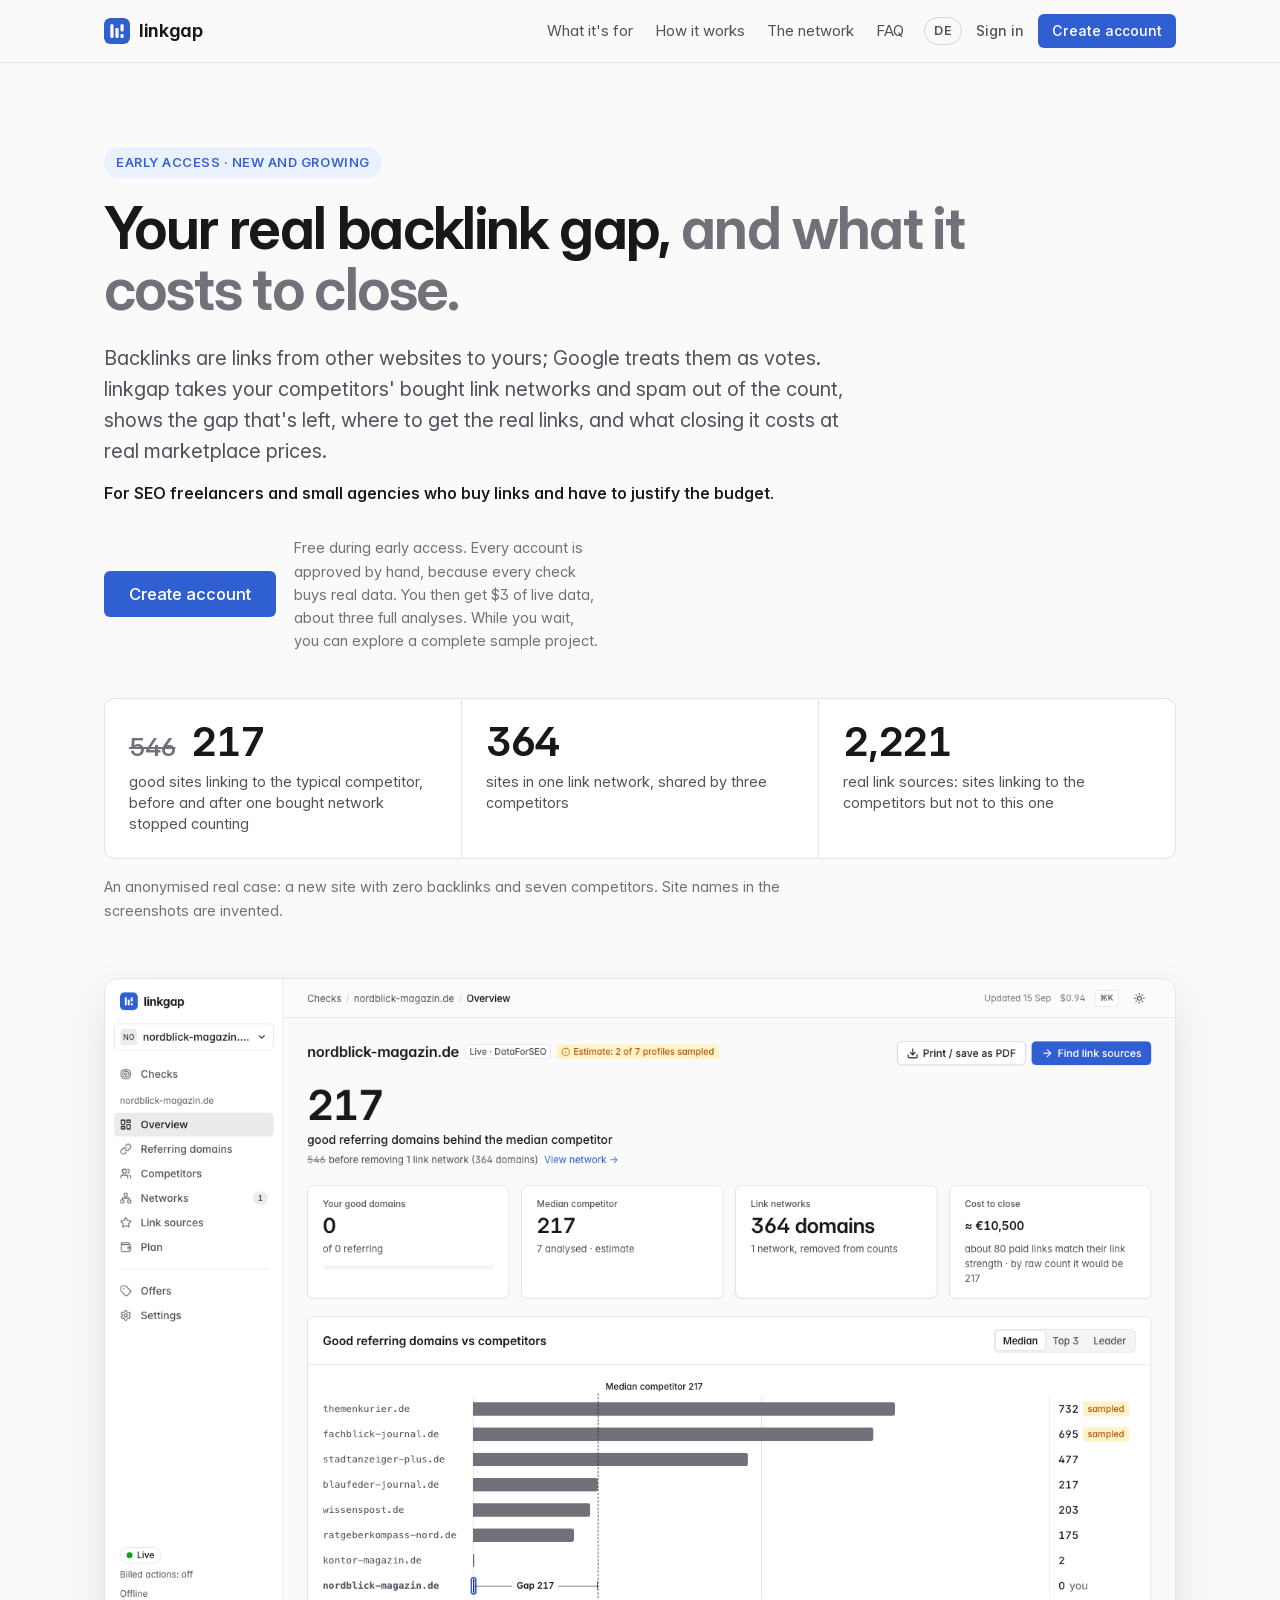
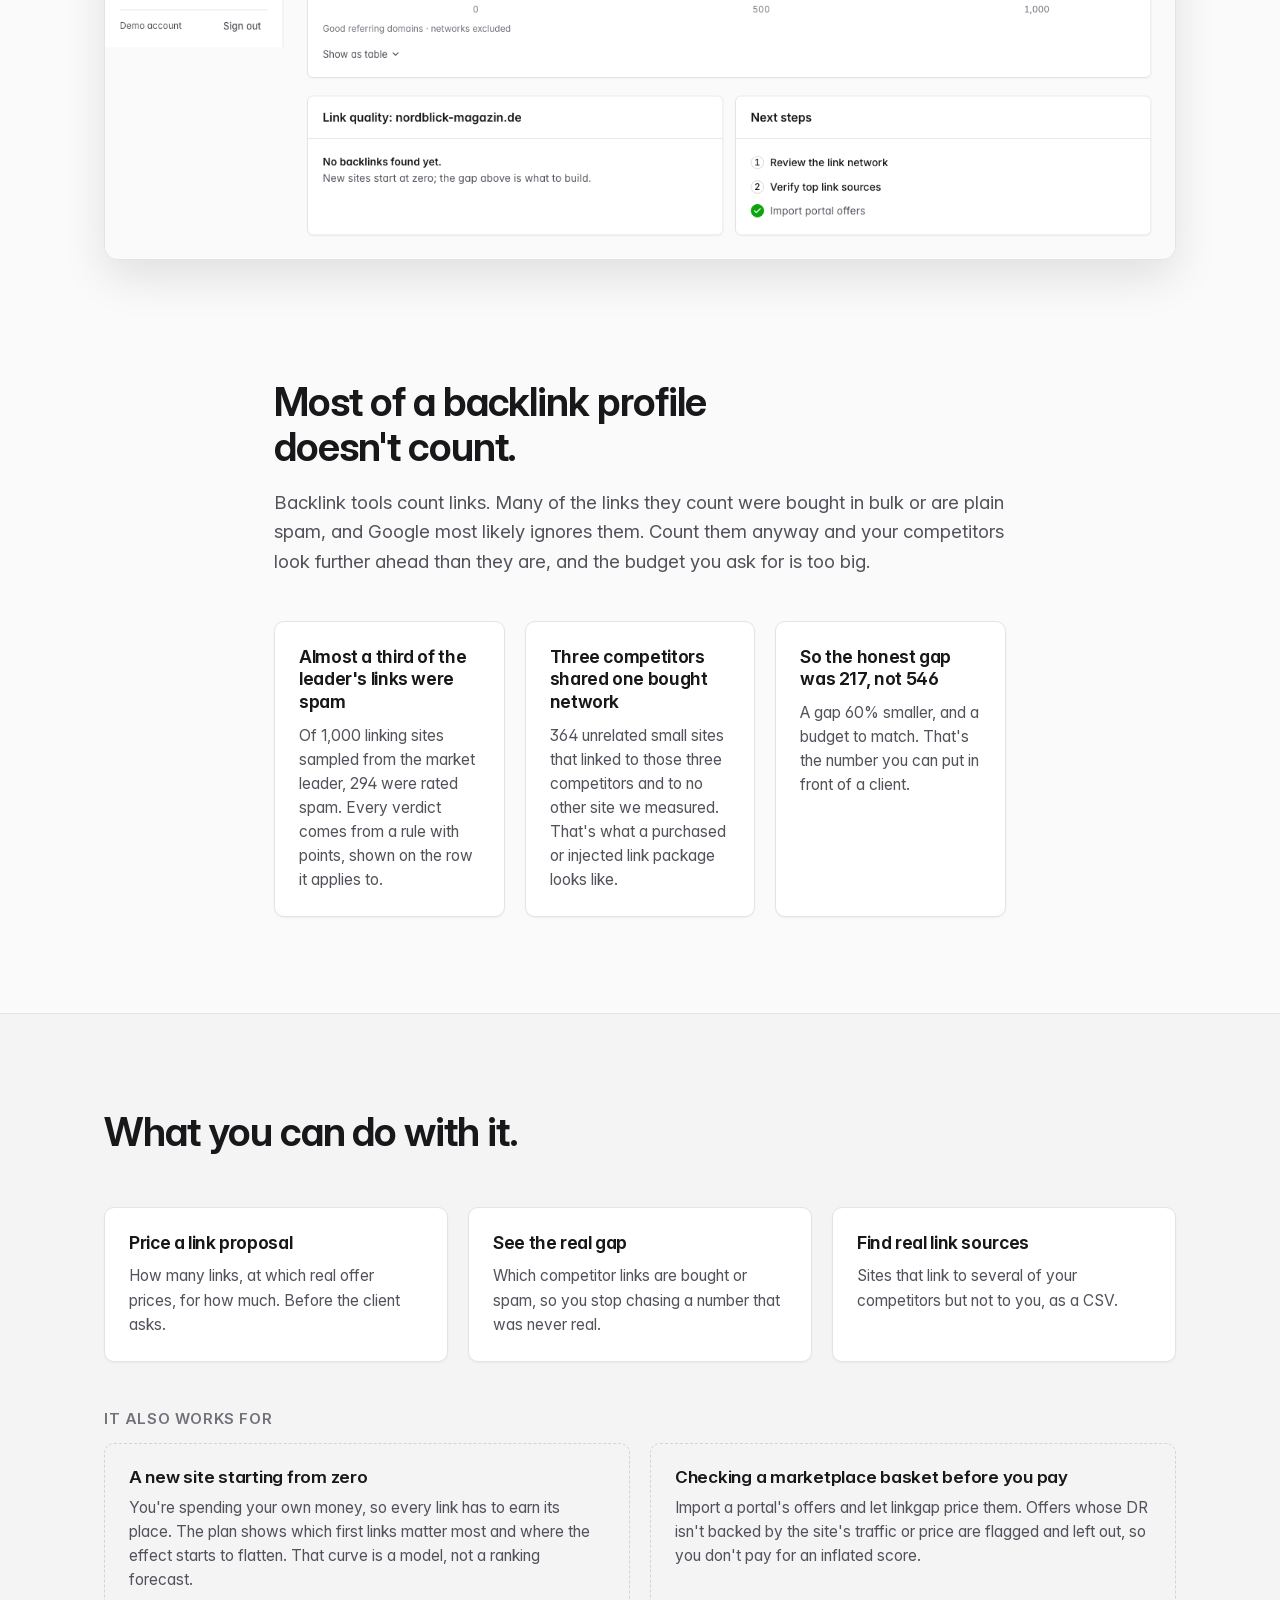
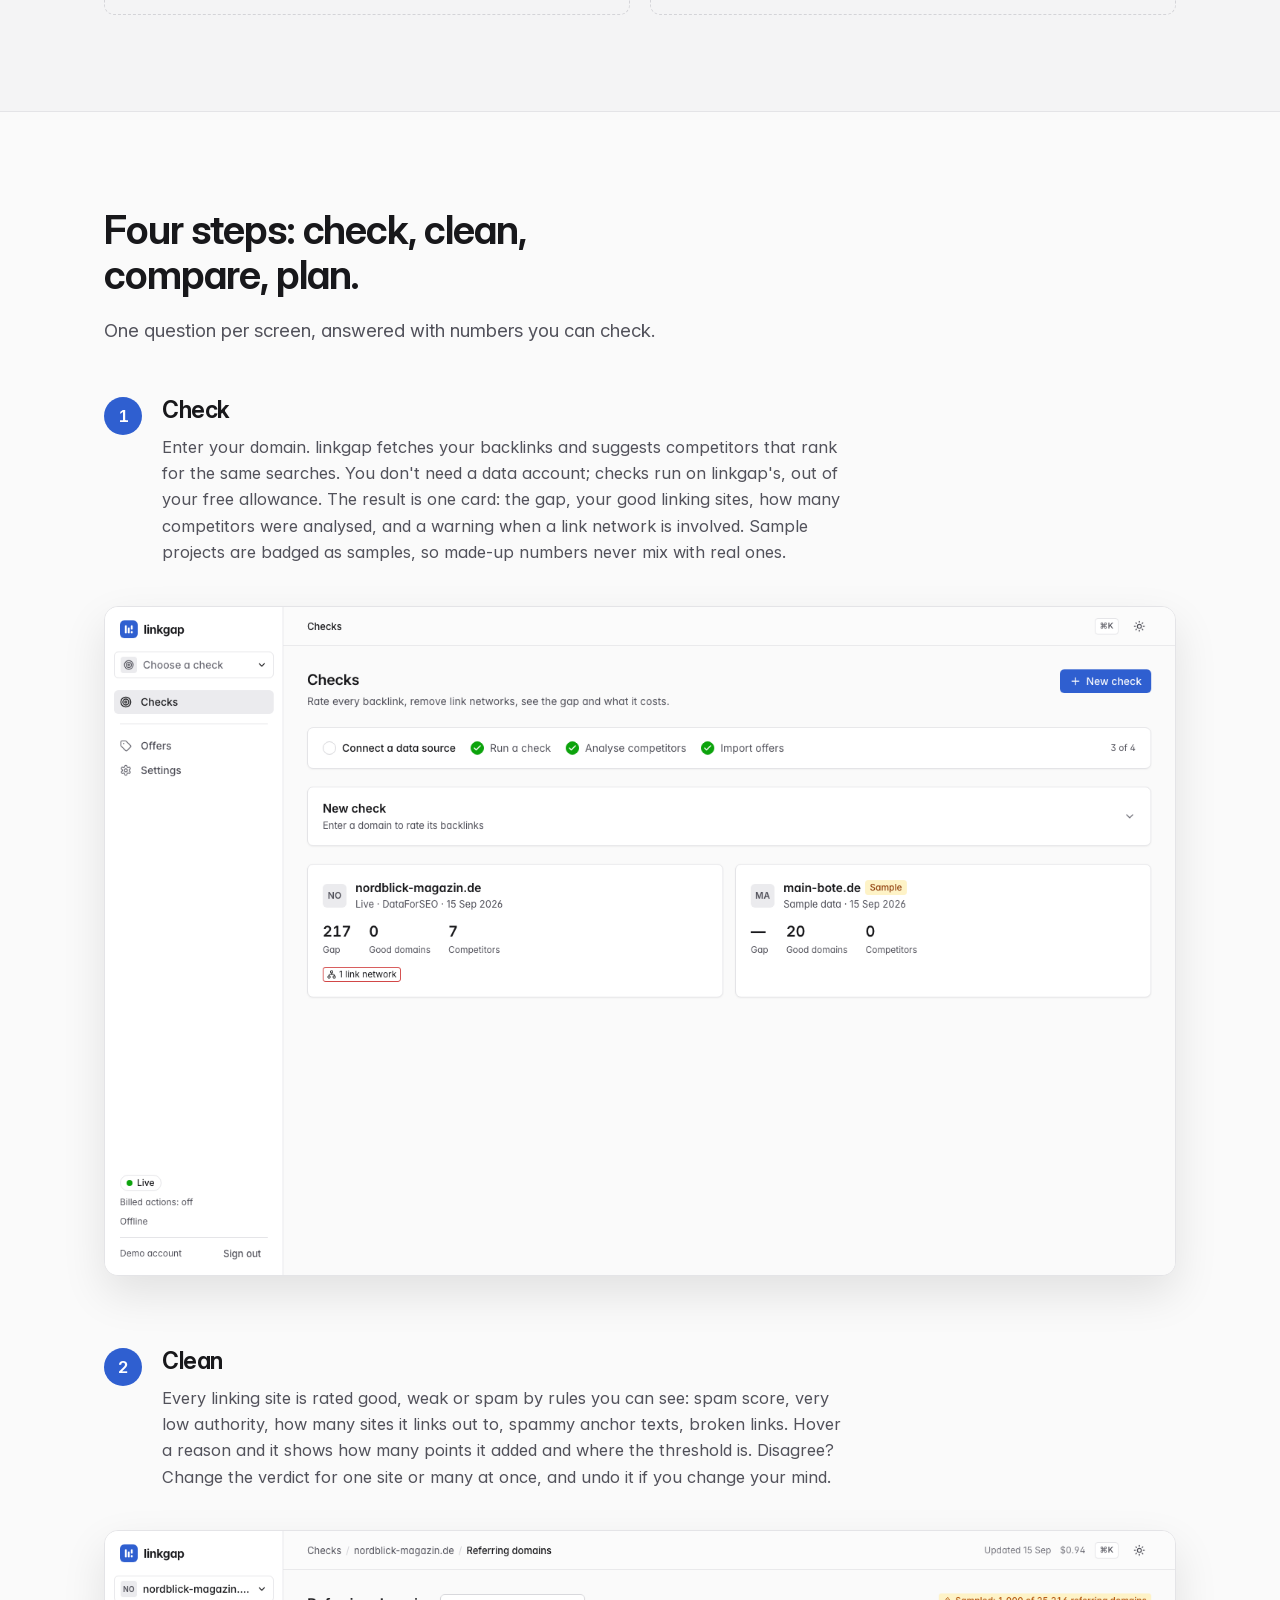
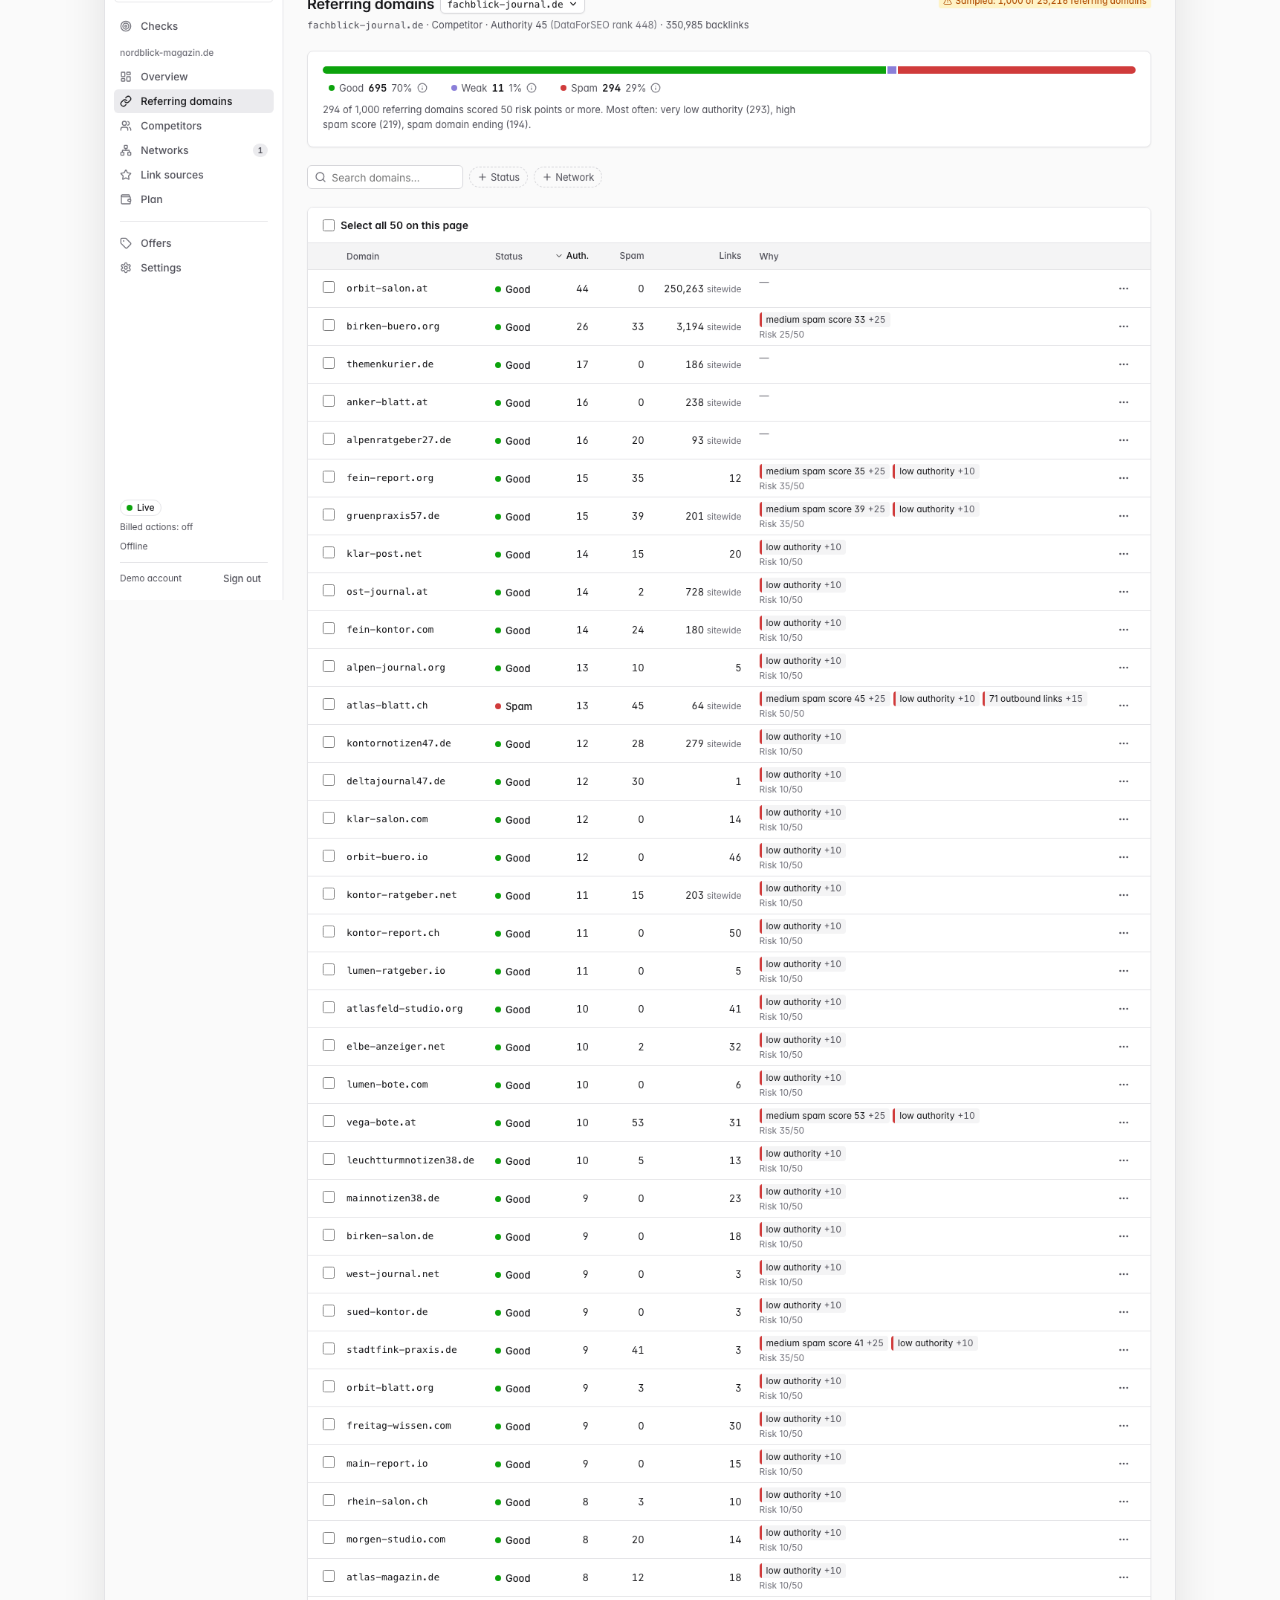
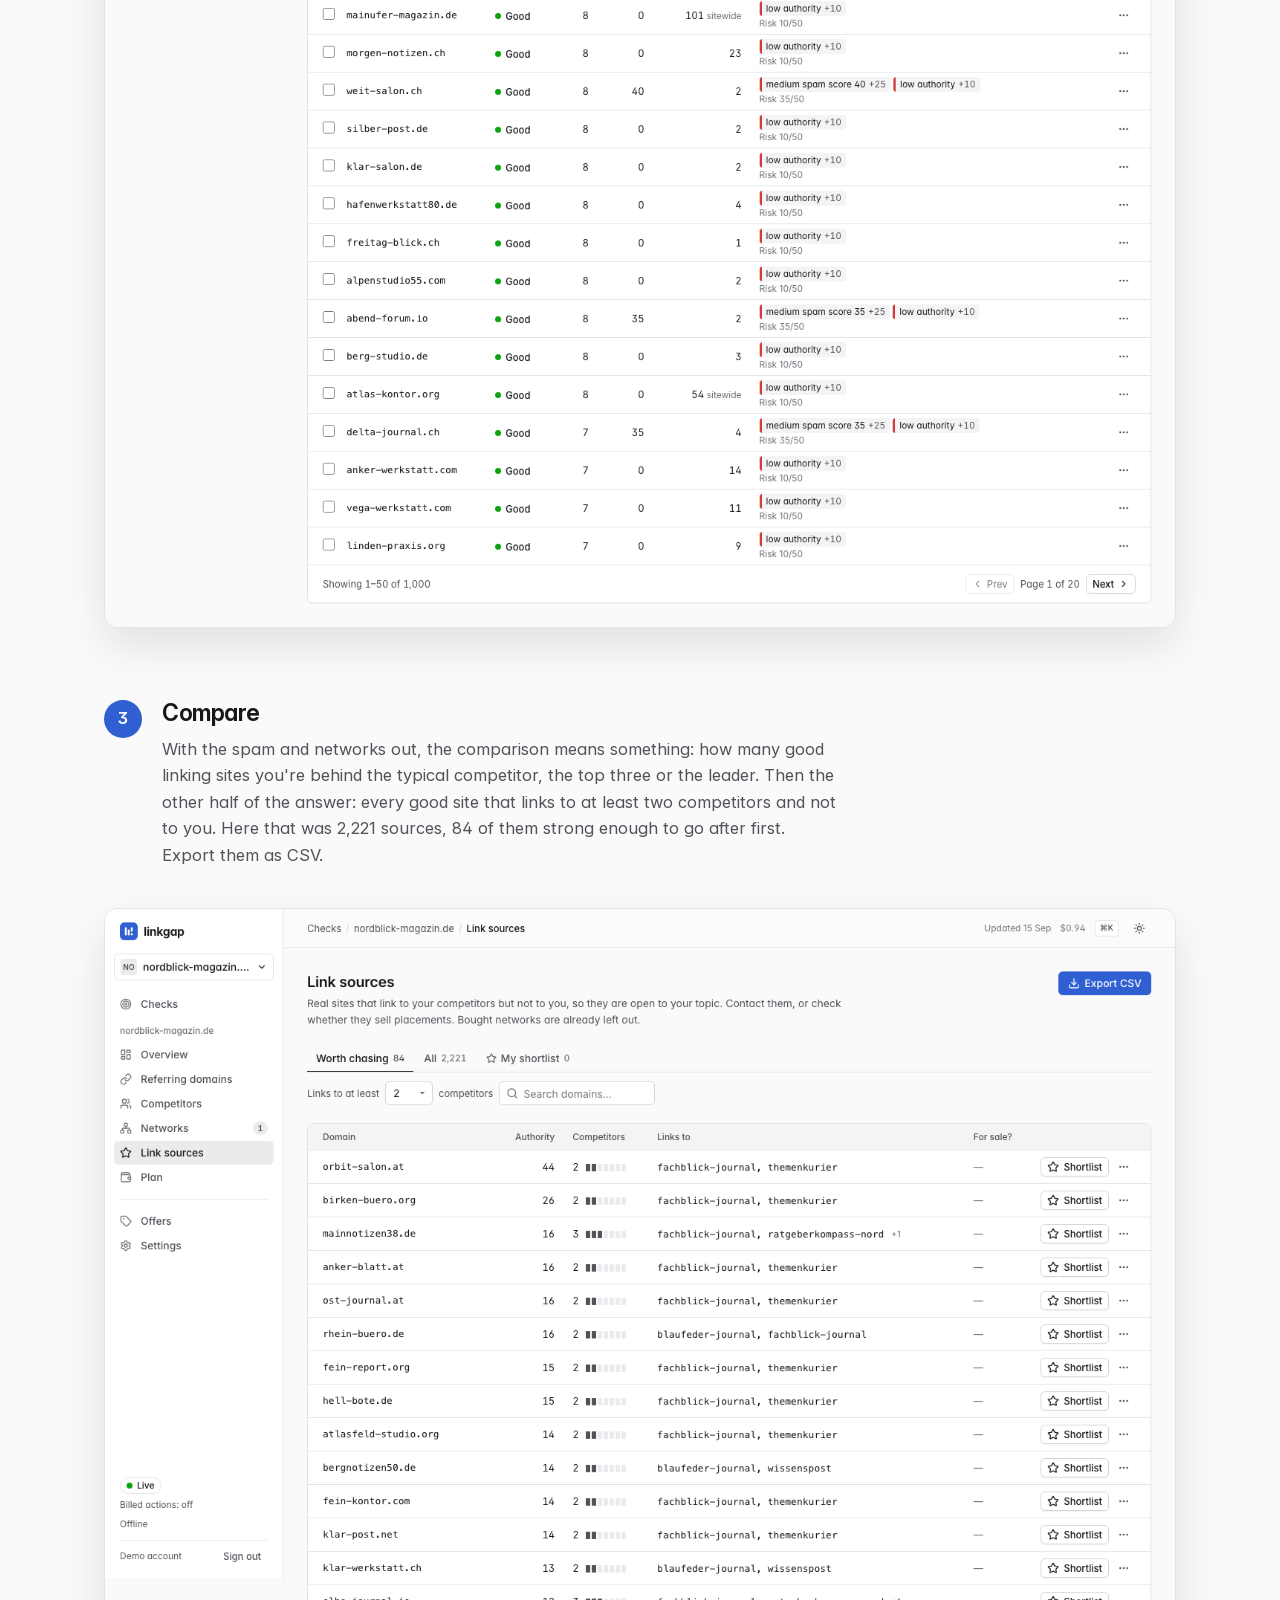
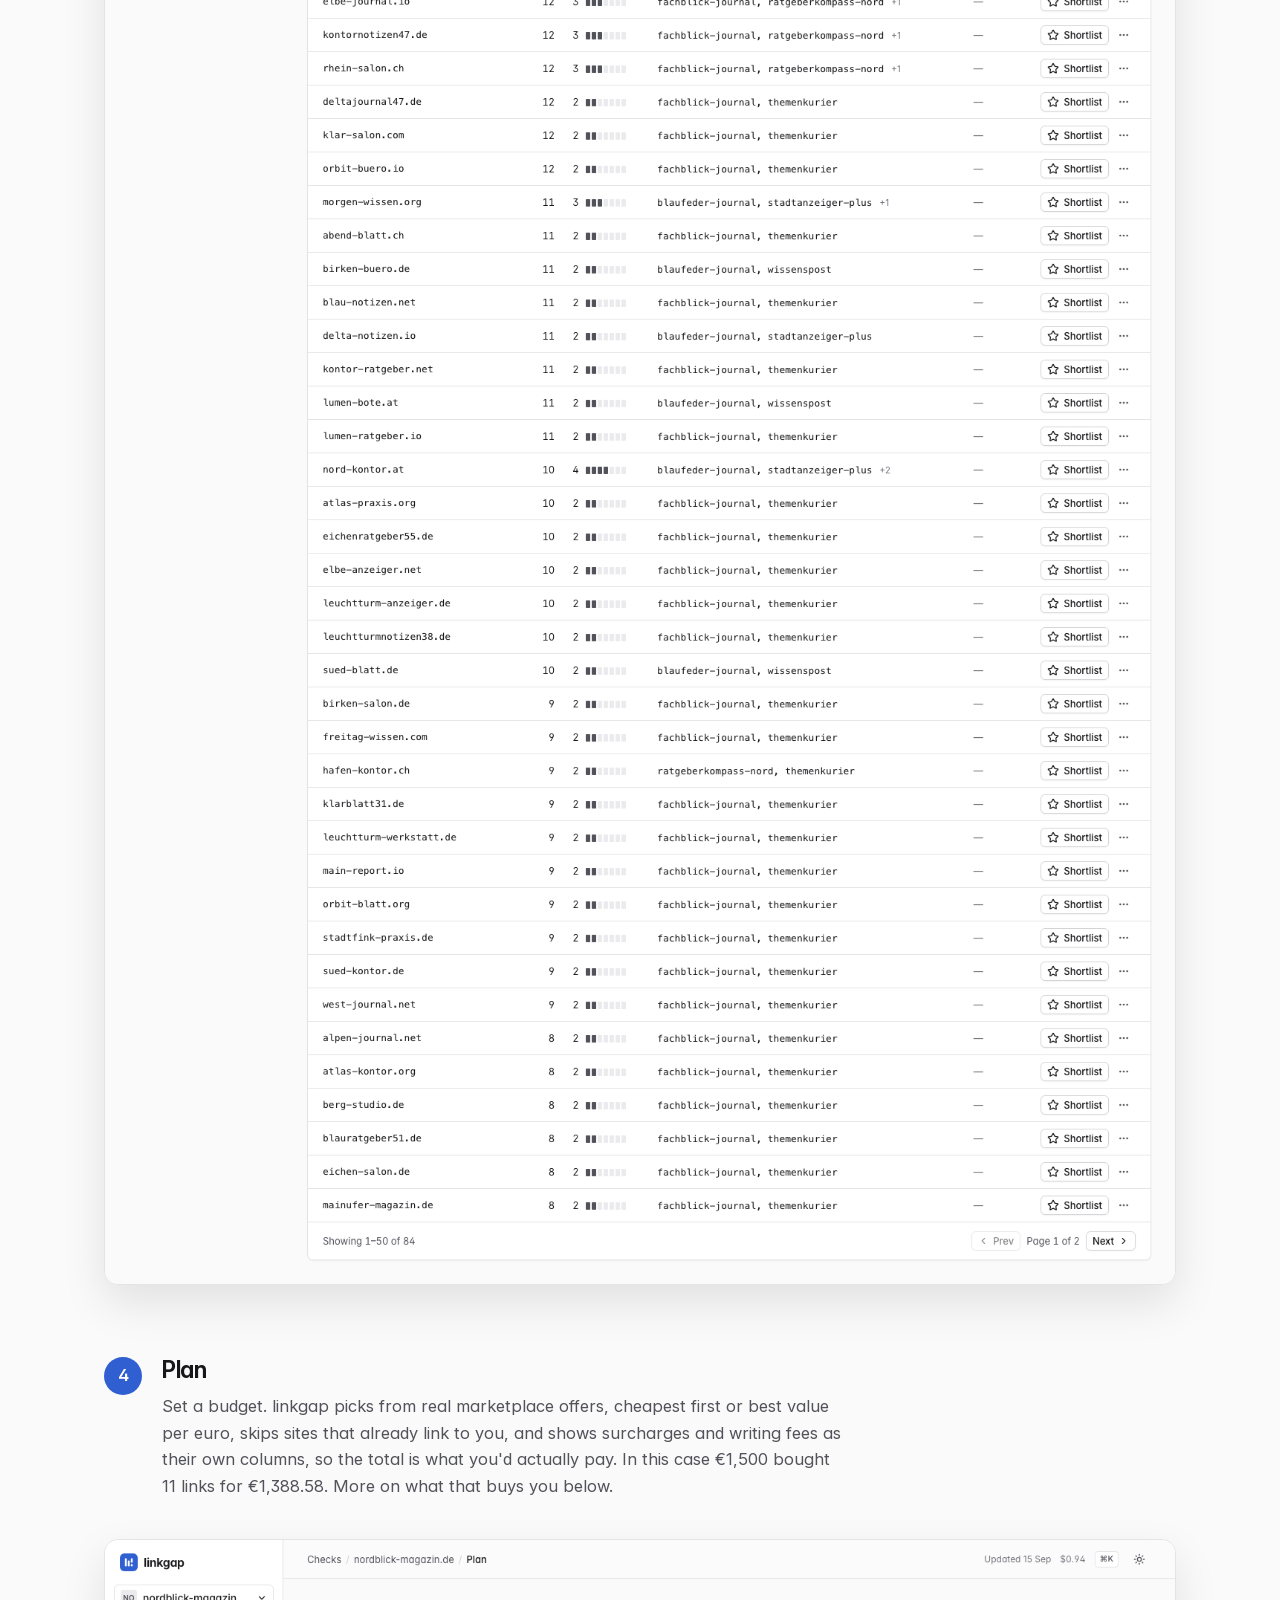
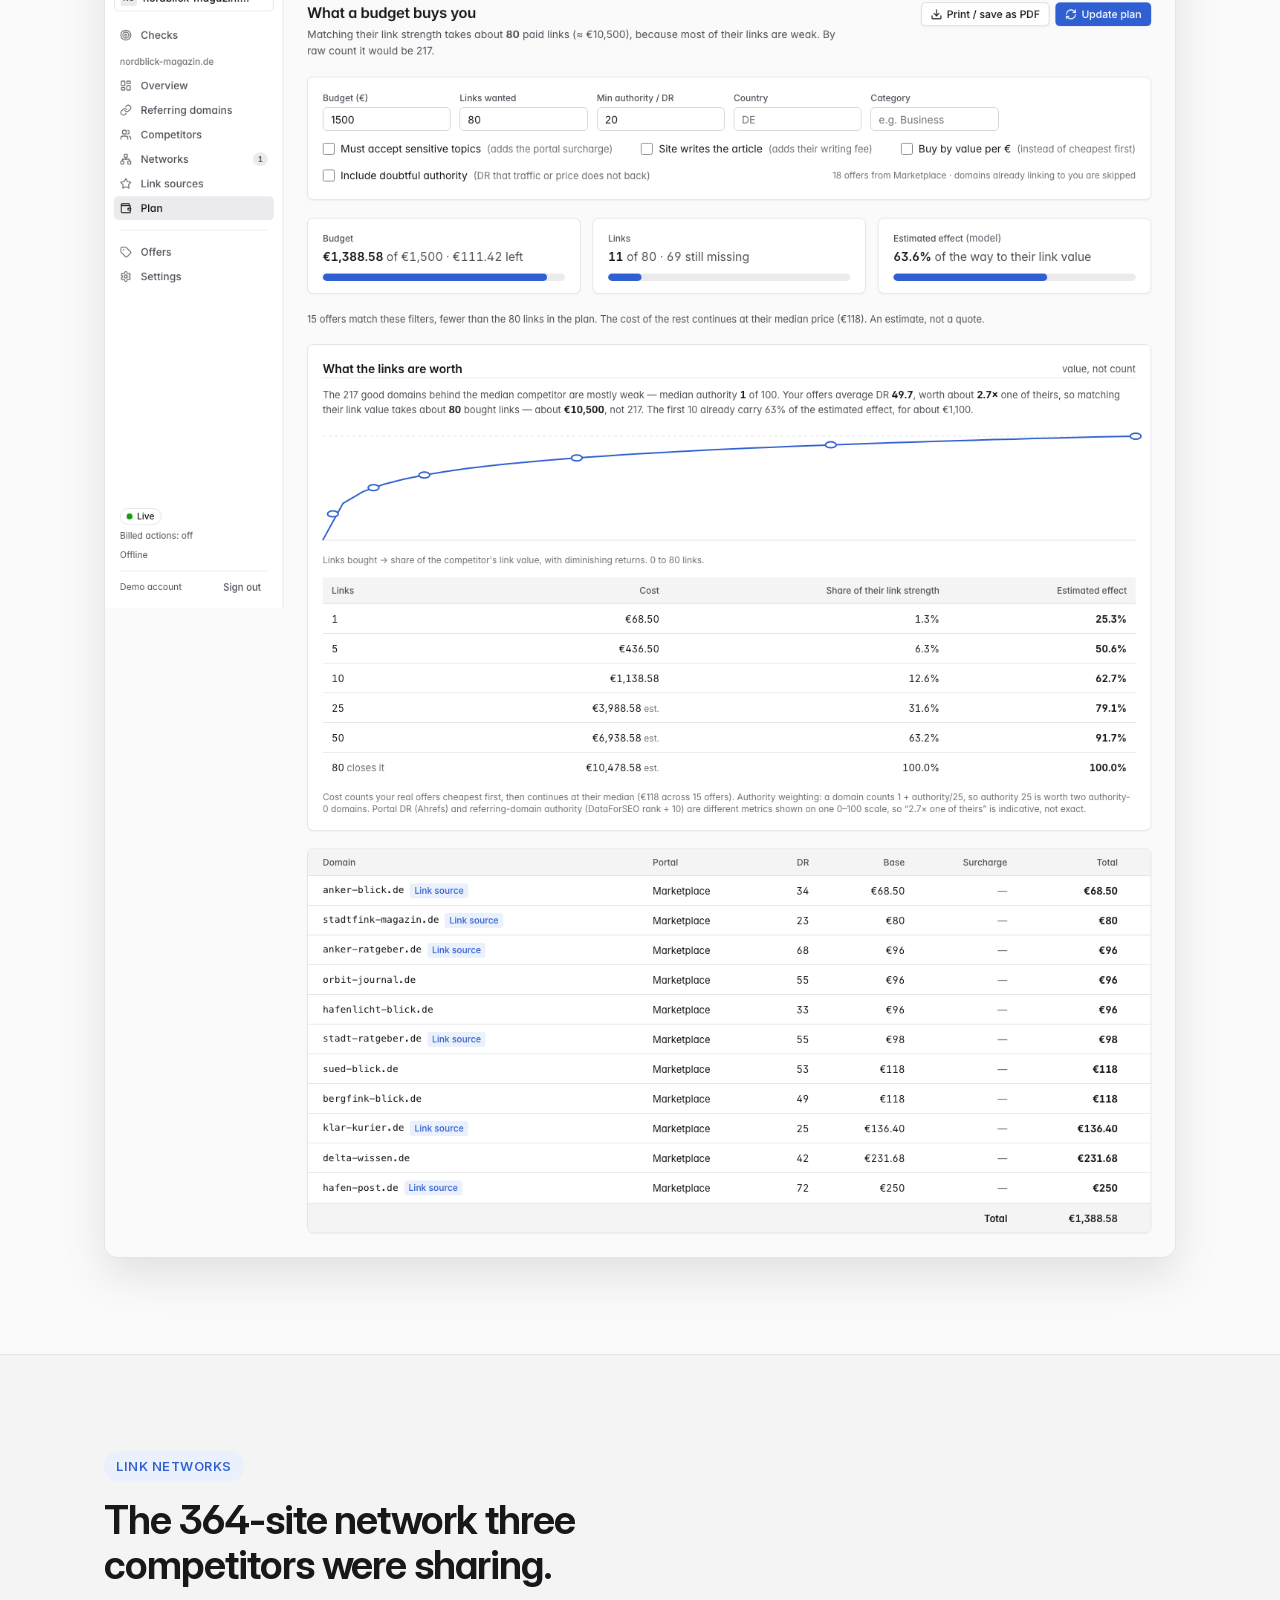
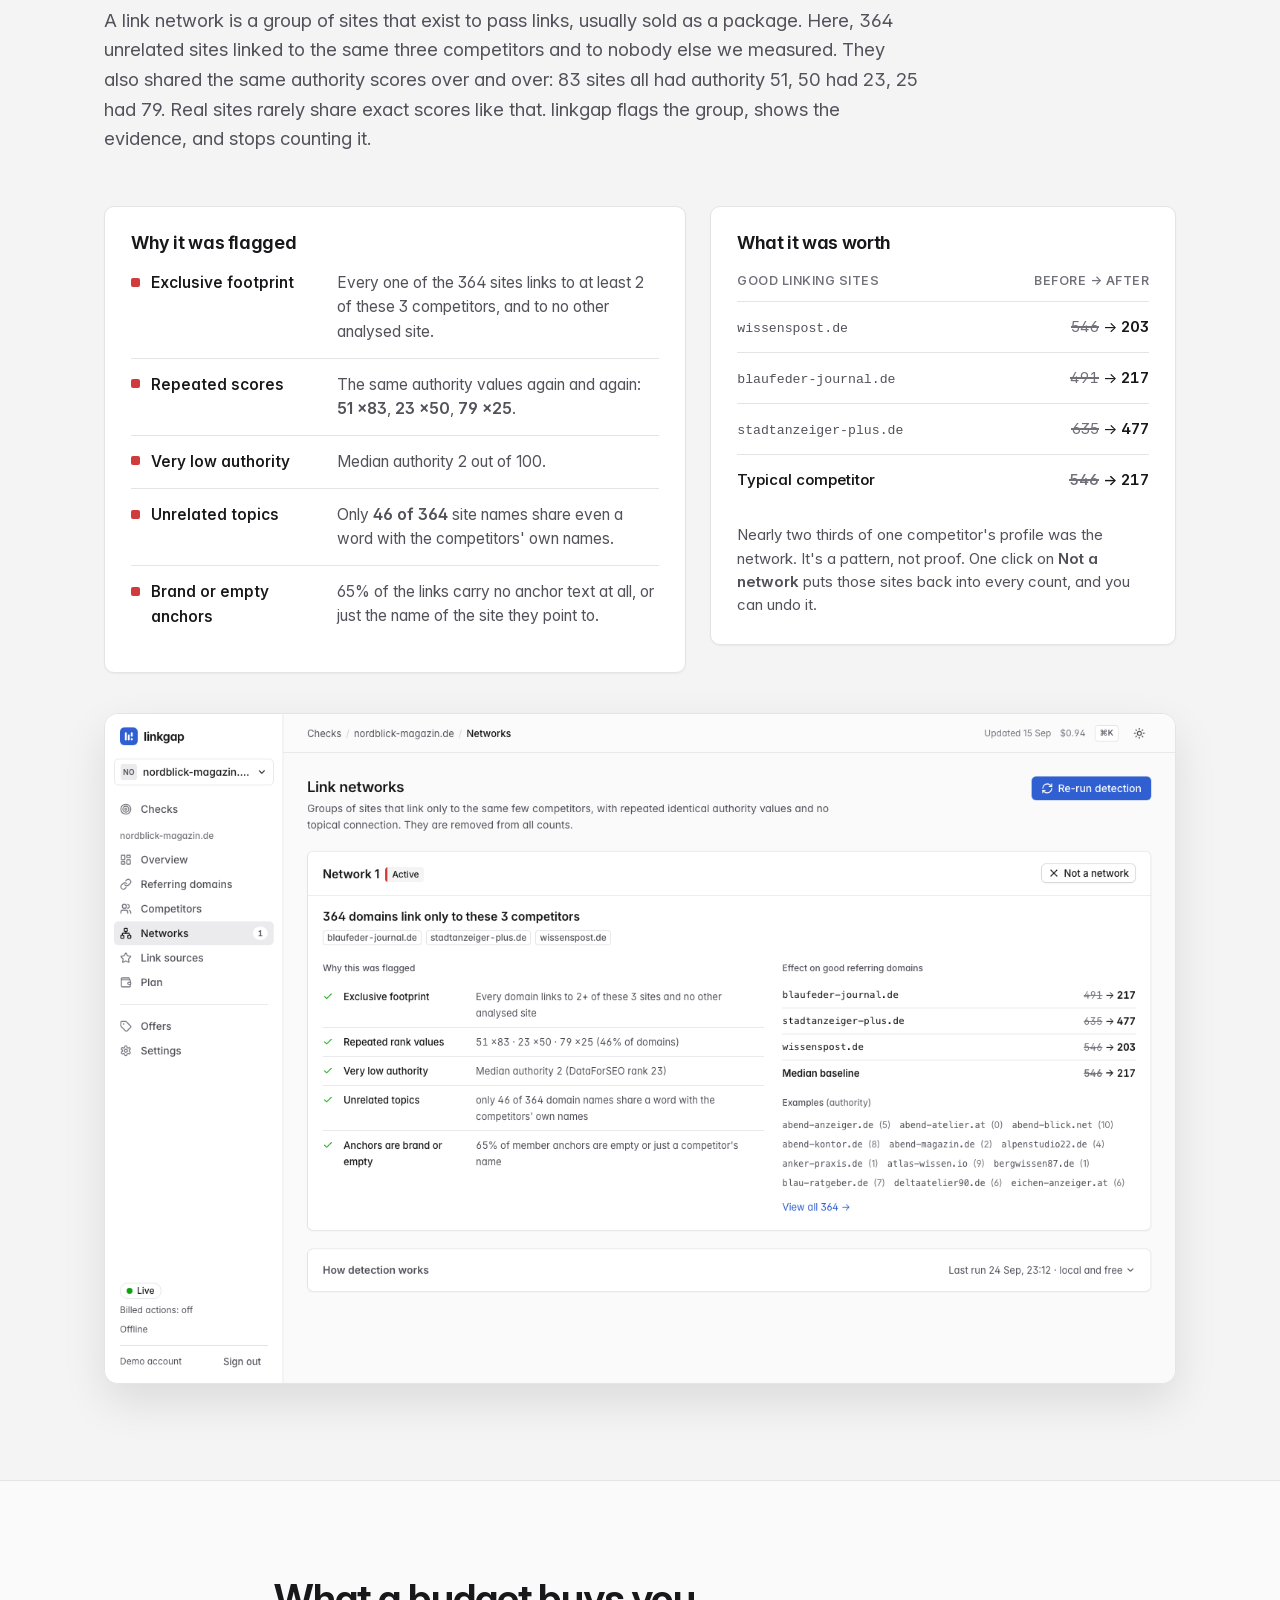
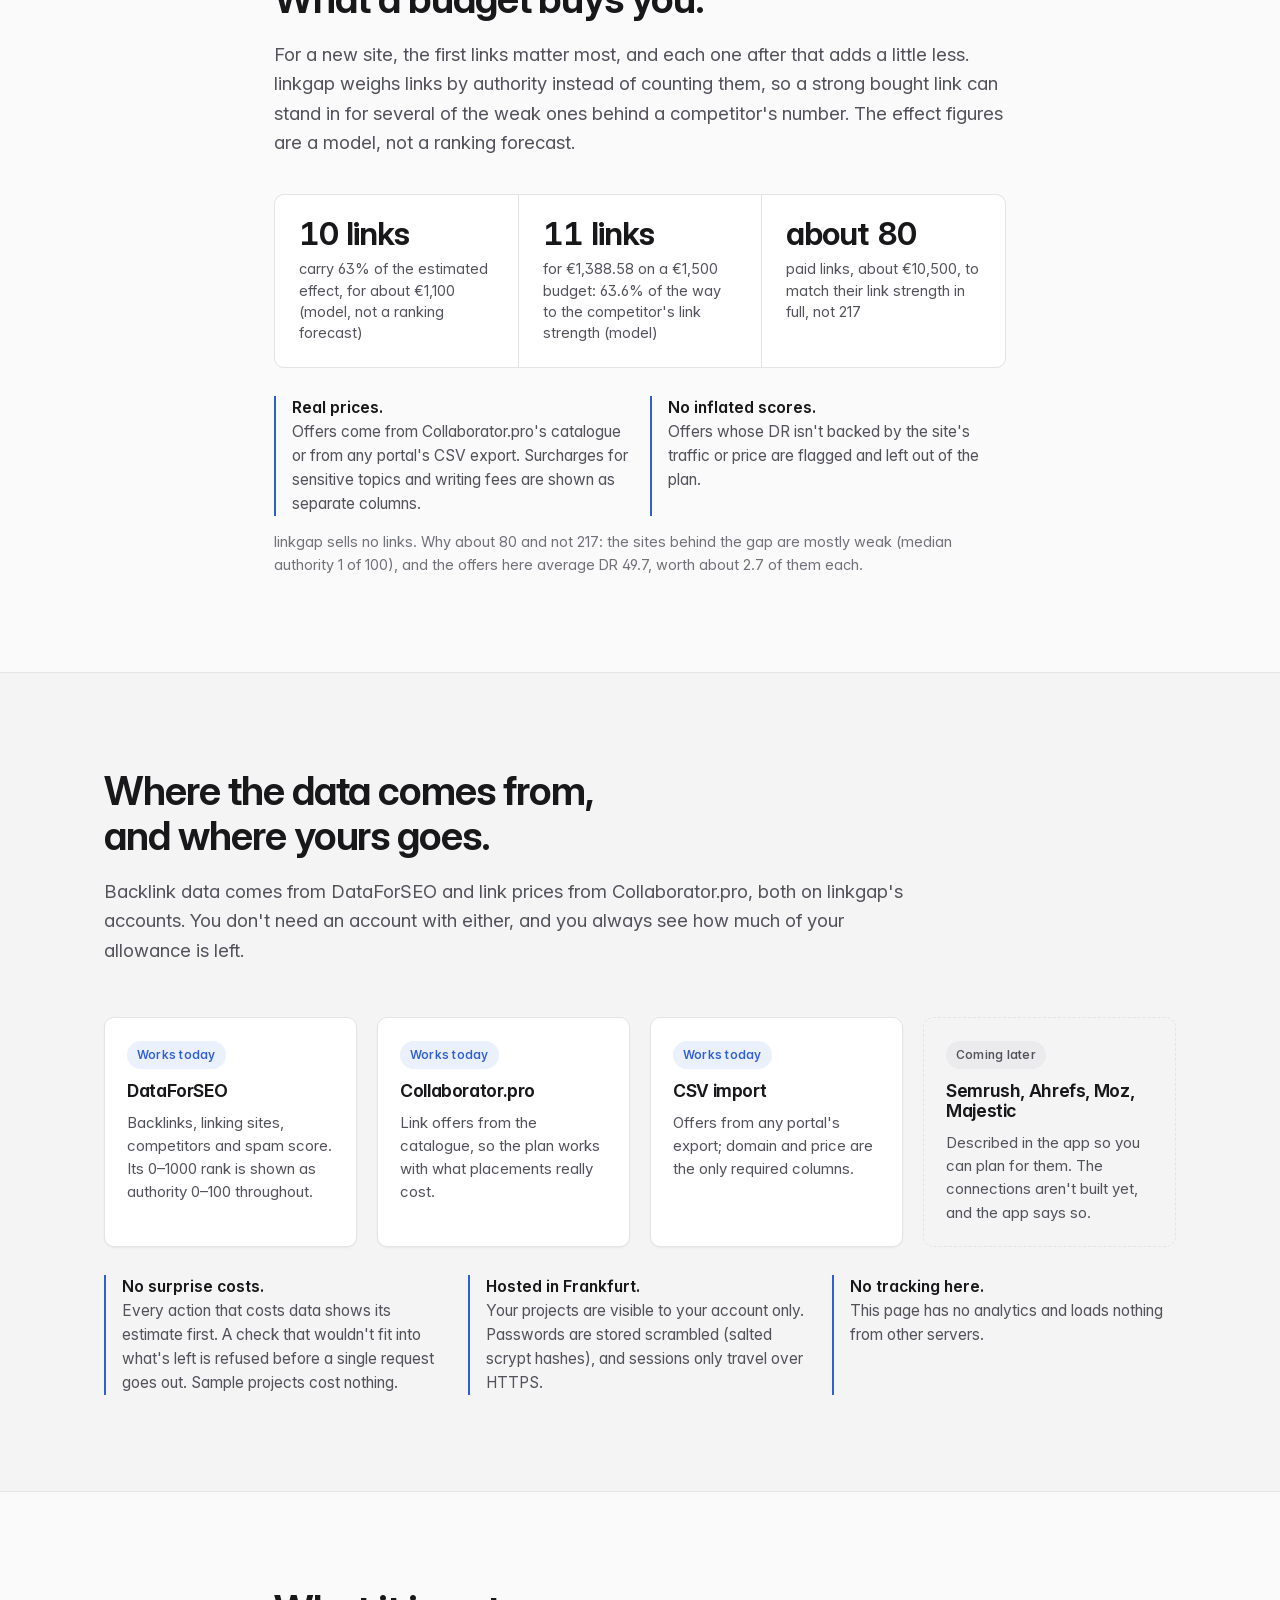
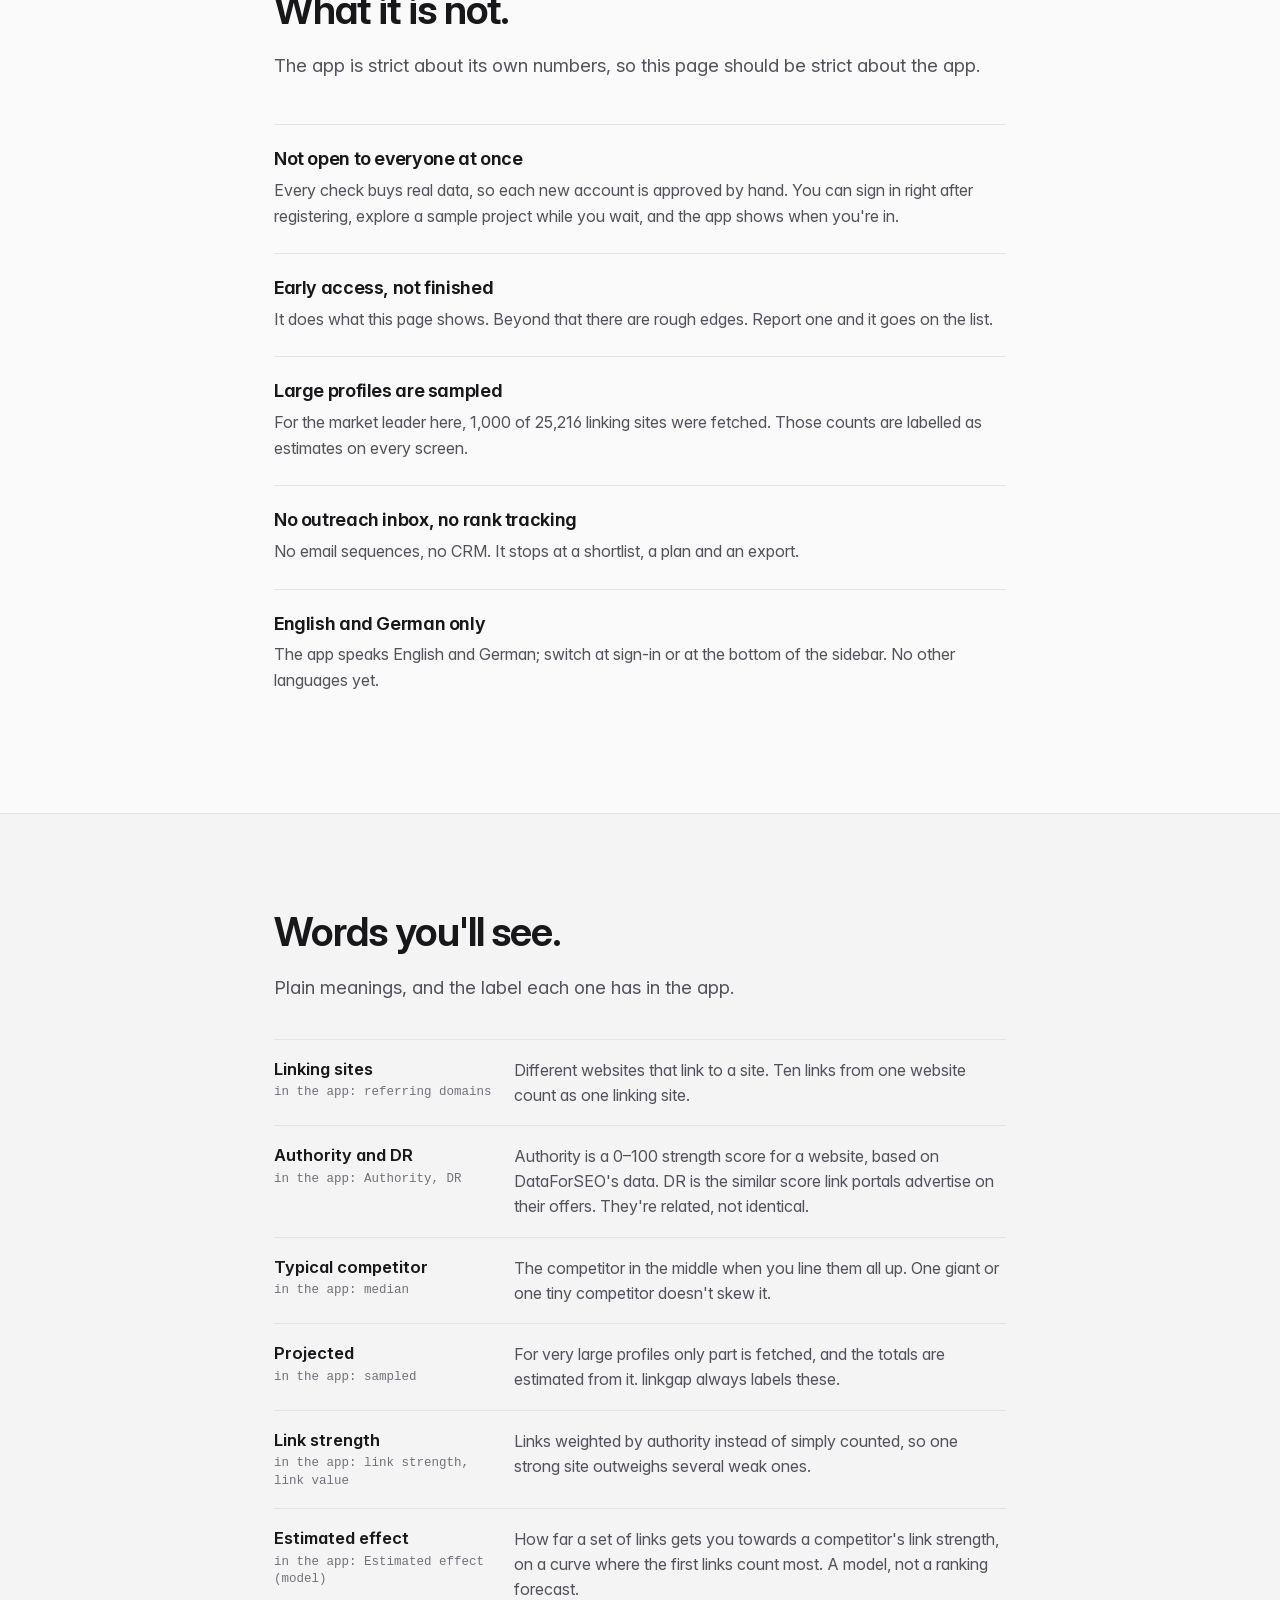
==== commit e27de745: "German screenshots on /de/, app now also in German Co-Authored-By: Claude Opus 5.5 <noreply@anthropi" ====
--- a/index.html
+++ b/index.html
@@ -51,8 +51,8 @@
     </nav>
     <span class="header-actions">
       <a class="lang-switch" href="/de/" hreflang="de" lang="de" aria-label="Deutsche Version">DE</a>
-      <a class="header-signin" href="https://app.linkgap.app/login">Sign in</a>
-      <a class="btn btn-primary btn-sm" href="https://app.linkgap.app/register">Create account</a>
+      <a class="header-signin" href="https://app.linkgap.app/login?lang=en">Sign in</a>
+      <a class="btn btn-primary btn-sm" href="https://app.linkgap.app/register?lang=en">Create account</a>
     </span>
   </div>
 </header>
@@ -73,7 +73,7 @@
         For SEO freelancers and small agencies who buy links and have to justify the budget.
       </p>
       <div class="cta-row">
-        <a class="btn btn-primary btn-lg" href="https://app.linkgap.app/register">Create account</a>
+        <a class="btn btn-primary btn-lg" href="https://app.linkgap.app/register?lang=en">Create account</a>
         <p class="cta-note">
           Free during early access. Every account is approved by hand, because every check buys real
           data. You then get $3 of live data, about three full analyses. While you wait, you can explore
@@ -465,8 +465,8 @@
           <p>No email sequences, no CRM. It stops at a shortlist, a plan and an export.</p>
         </li>
         <li>
-          <h3>English only, for now</h3>
-          <p>The app itself is in English. The glossary below maps the words you'll see.</p>
+          <h3>English and German only</h3>
+          <p>The app speaks English and German; switch at sign-in or at the bottom of the sidebar. No other languages yet.</p>
         </li>
       </ul>
     </div>
@@ -594,7 +594,7 @@
     <div class="wrap narrow center">
       <h2>Find out how far behind you really are.</h2>
       <p class="cta-row center-row">
-        <a class="btn btn-primary btn-lg" href="https://app.linkgap.app/register">Create account</a>
+        <a class="btn btn-primary btn-lg" href="https://app.linkgap.app/register?lang=en">Create account</a>
       </p>
       <p class="cta-note center-note">
         Every account is approved by hand. Then you have $3 of live data, about three full analyses.
@@ -624,6 +624,8 @@
       data are labelled sample, here and in the app.
     </p>
     <nav class="footer-links" aria-label="Legal and language">
+      <a href="/legal.html">Legal notice</a>
+      <a href="/privacy.html">Privacy</a>
       <a class="footer-mail" href="mailto:seeberger.solutions@gmail.com?subject=linkgap">seeberger.solutions@gmail.com</a>
       <a class="lang-switch" href="/de/" hreflang="de" lang="de" aria-label="Deutsche Version">DE</a>
     </nav>
--- a/style.css
+++ b/style.css
@@ -829,3 +829,15 @@
   .btn-sm { padding: 0 10px; font-size: 13.5px; }
   .lang-switch { min-width: 30px; padding: 0 7px; }
 }
+
+/* Legal pages: Impressum and privacy policy */
+.legal h1 { font-size: clamp(28px, 4vw, 38px); margin: 0 0 18px; }
+.legal h2 { font-size: 18px; margin: 30px 0 8px; }
+.legal p, .legal li { color: var(--text-2); line-height: 1.65; }
+.legal p { margin: 0 0 14px; }
+.legal ul { padding-left: 20px; }
+.legal li { margin-bottom: 8px; }
+.legal strong { color: var(--text); }
+.legal code { font-size: 0.92em; }
+.legal-note { font-size: 14px; color: var(--text-3, var(--text-2)); }
+.legal a { overflow-wrap: anywhere; }
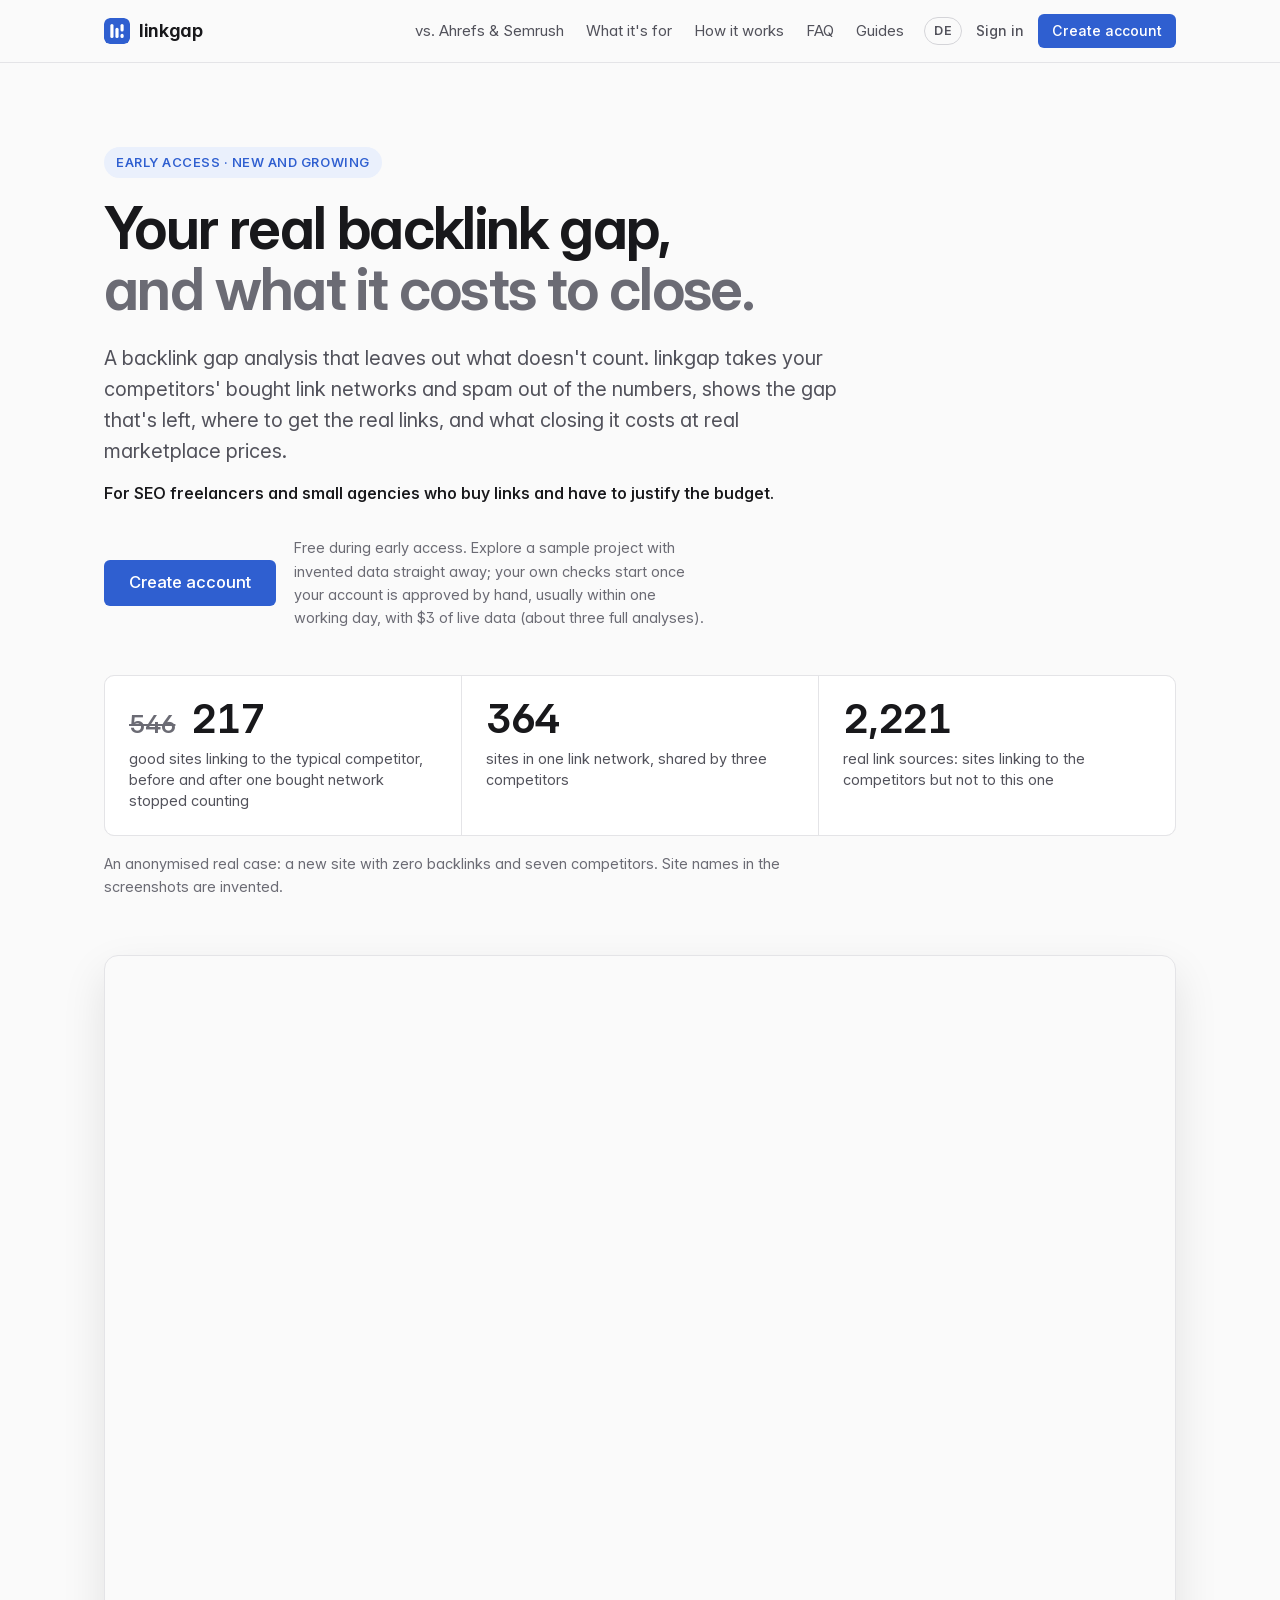
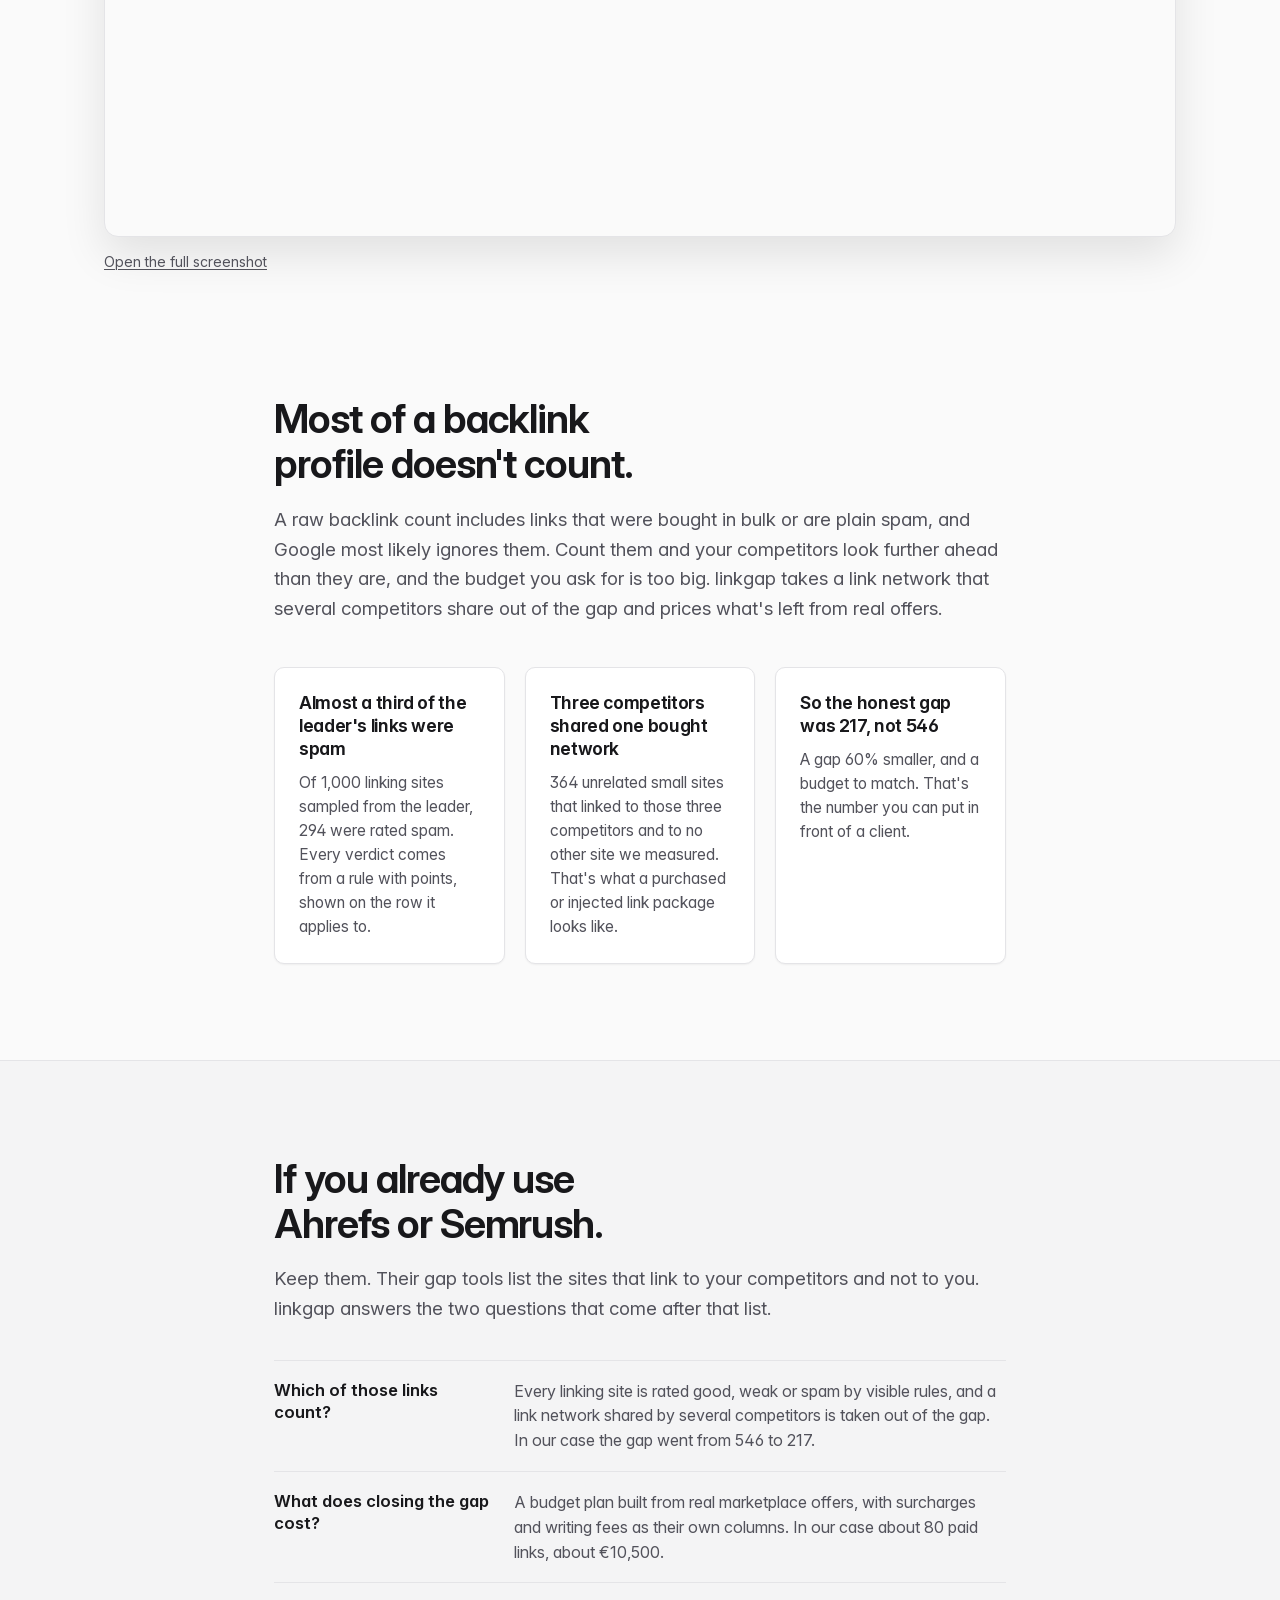
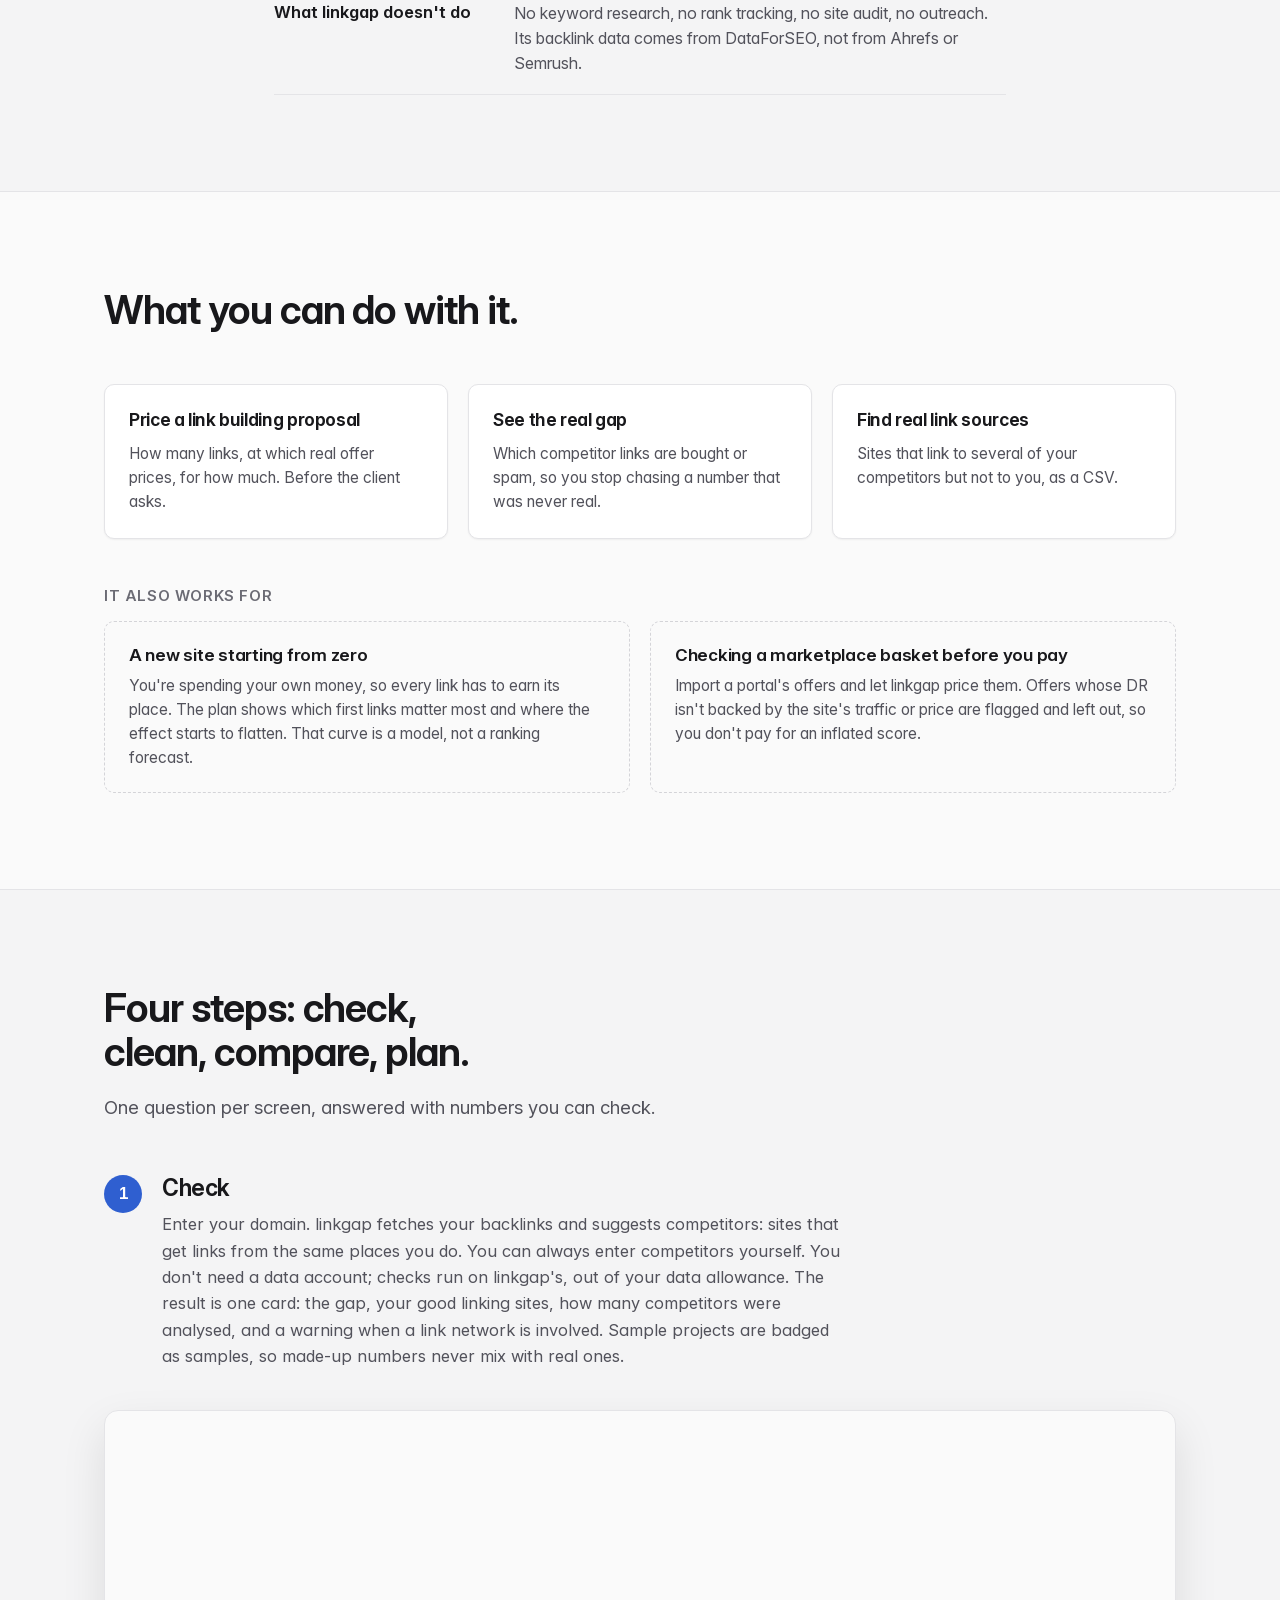
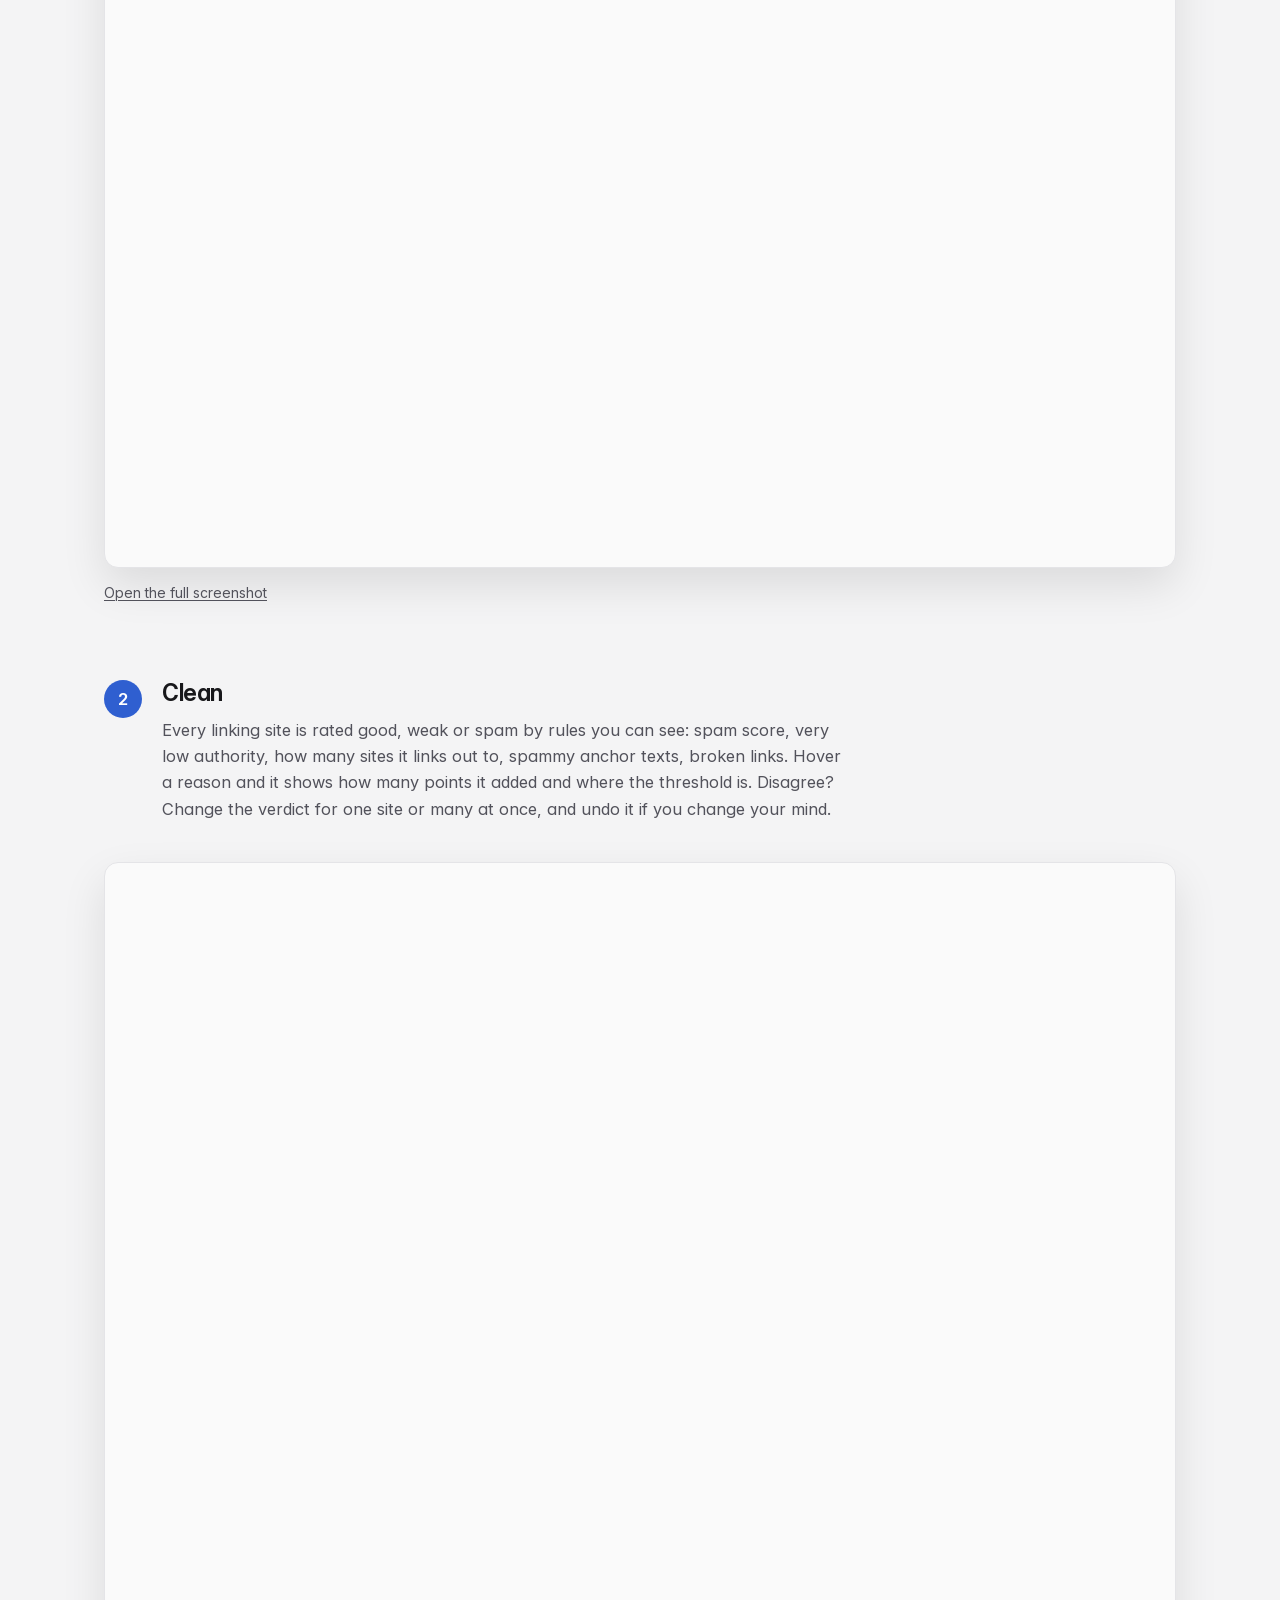
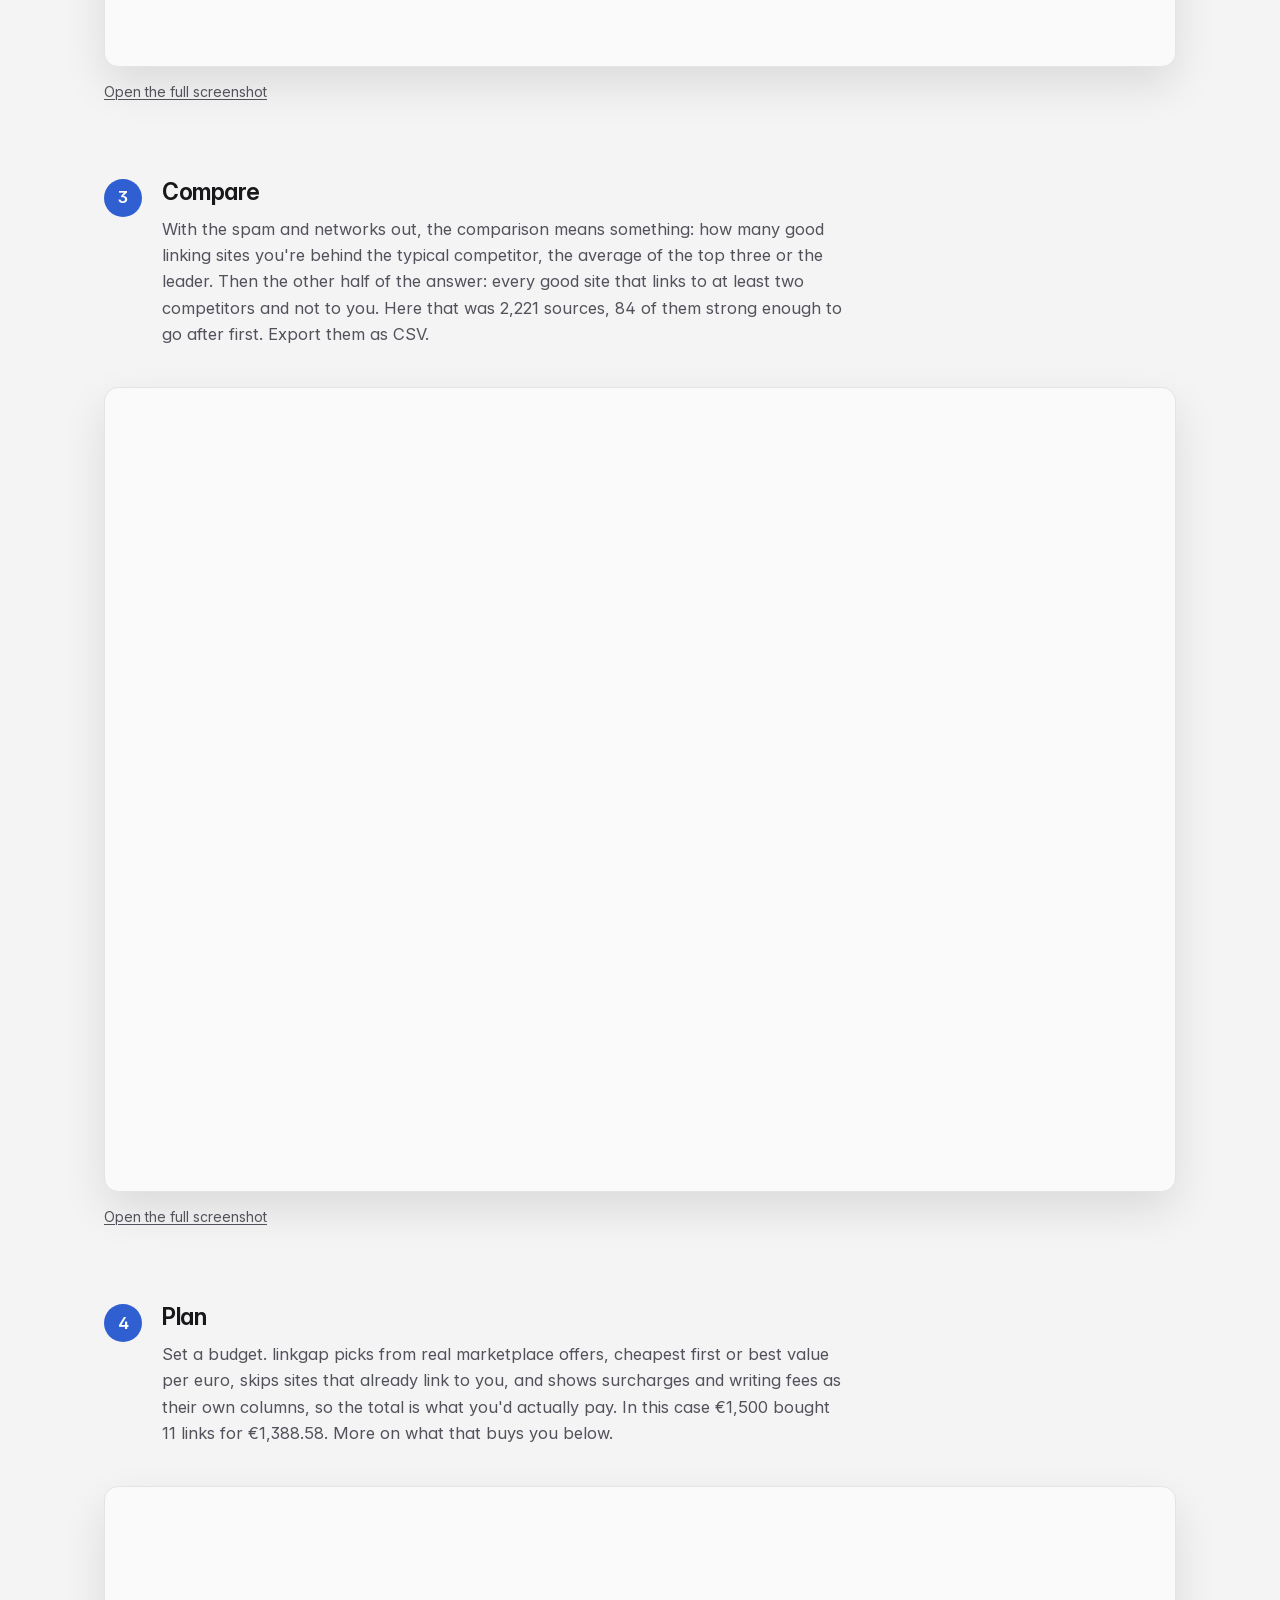
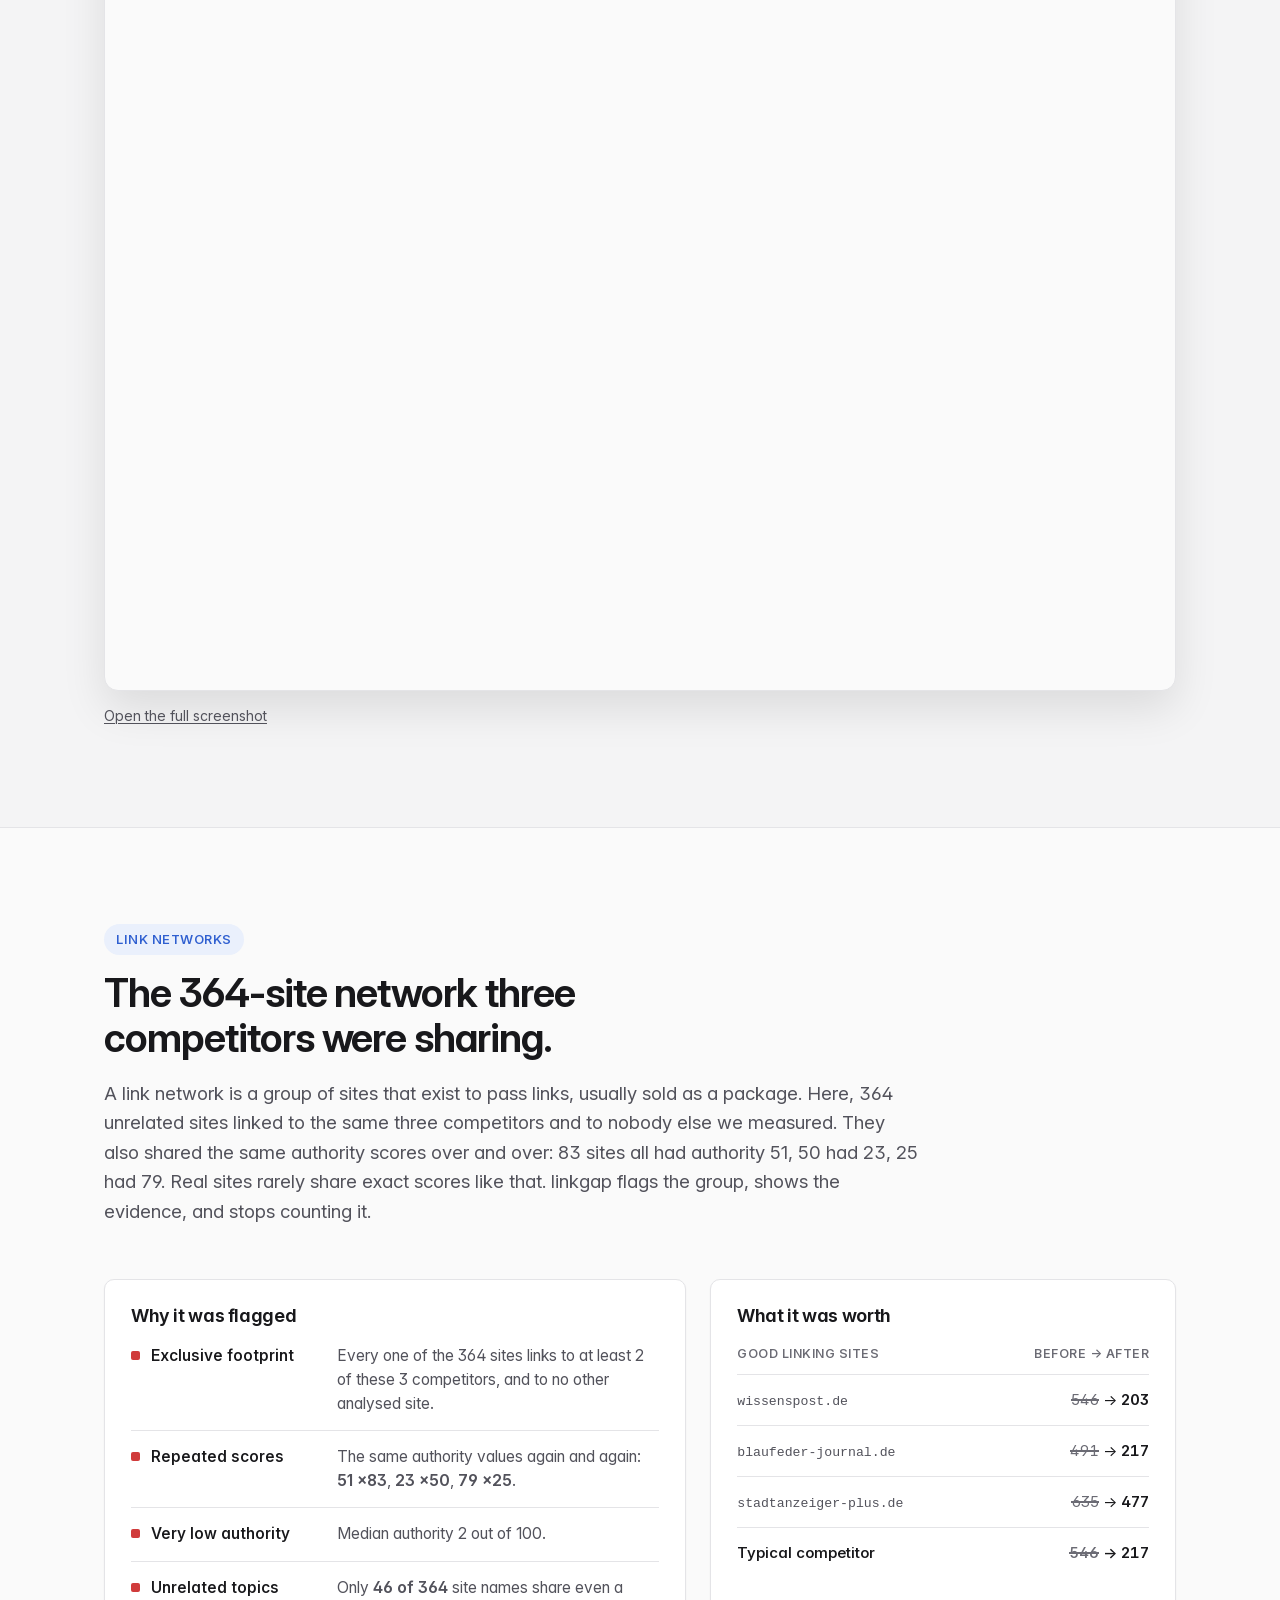
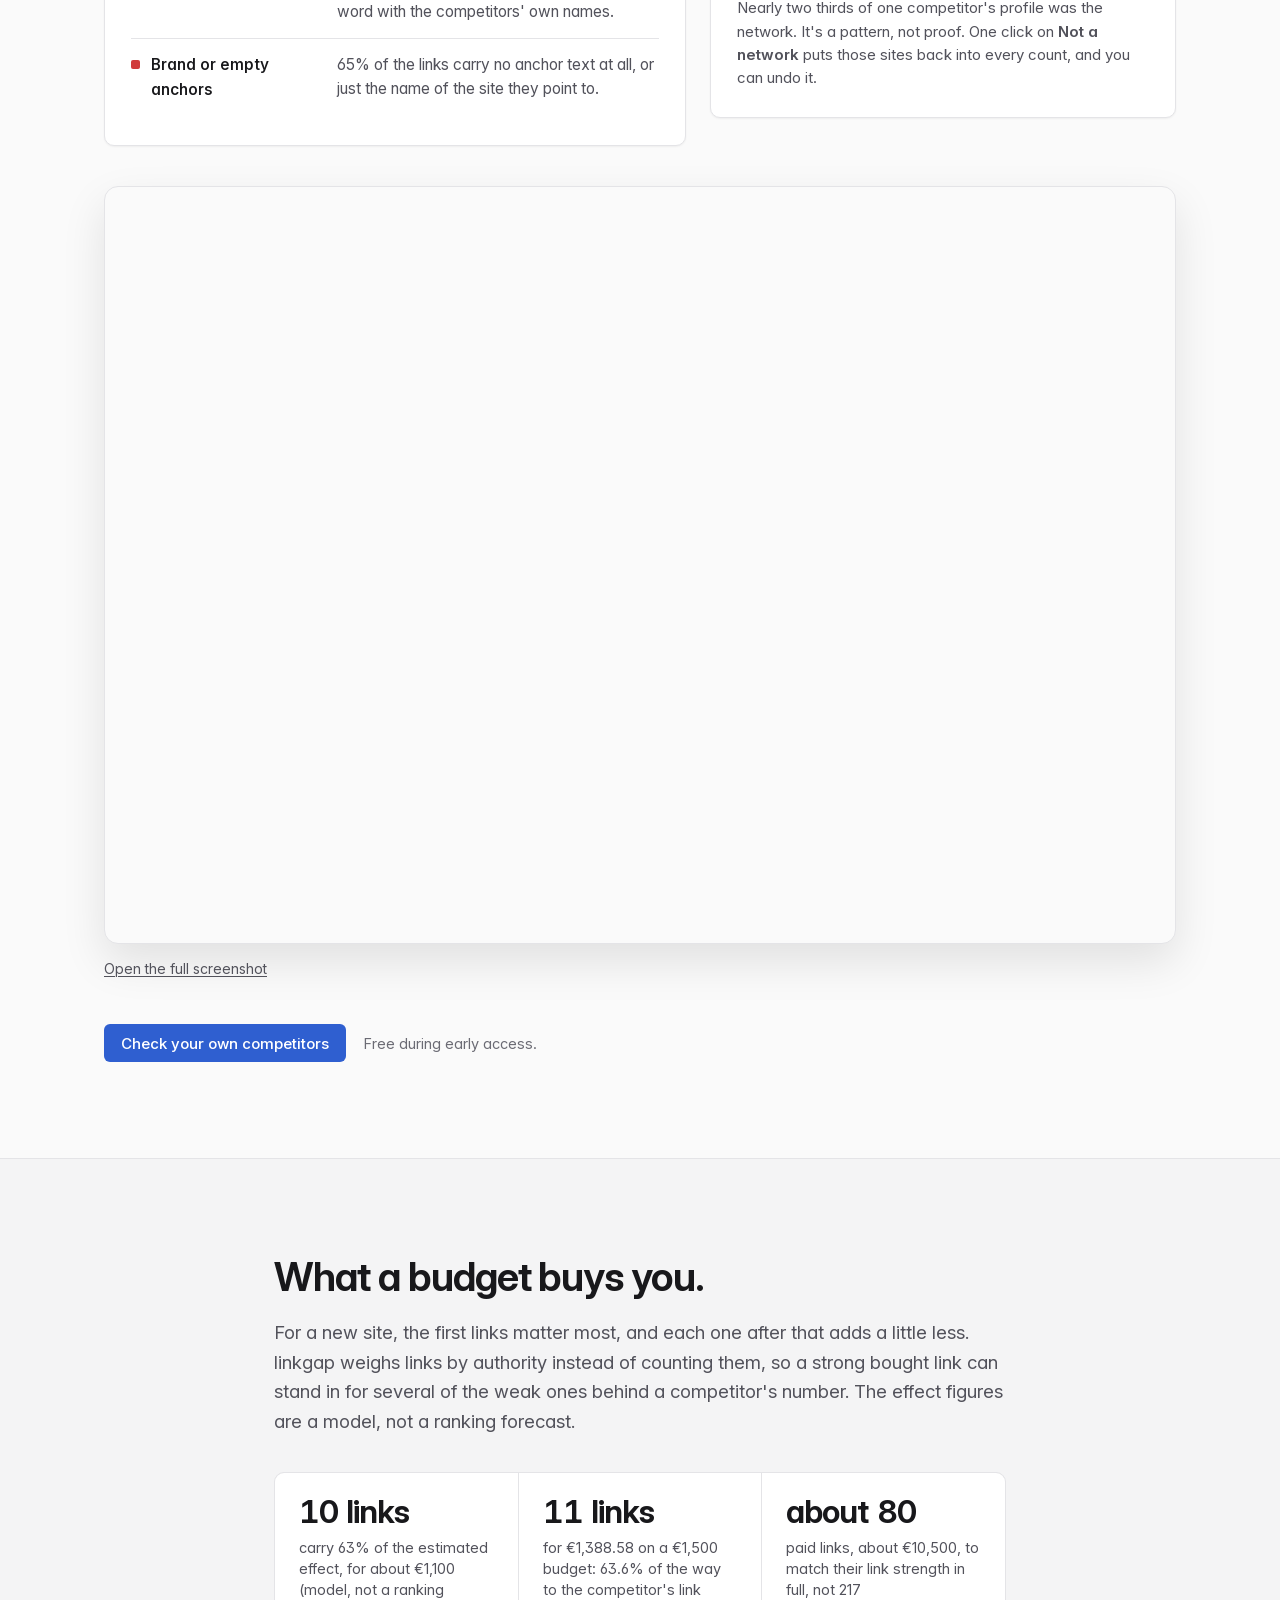
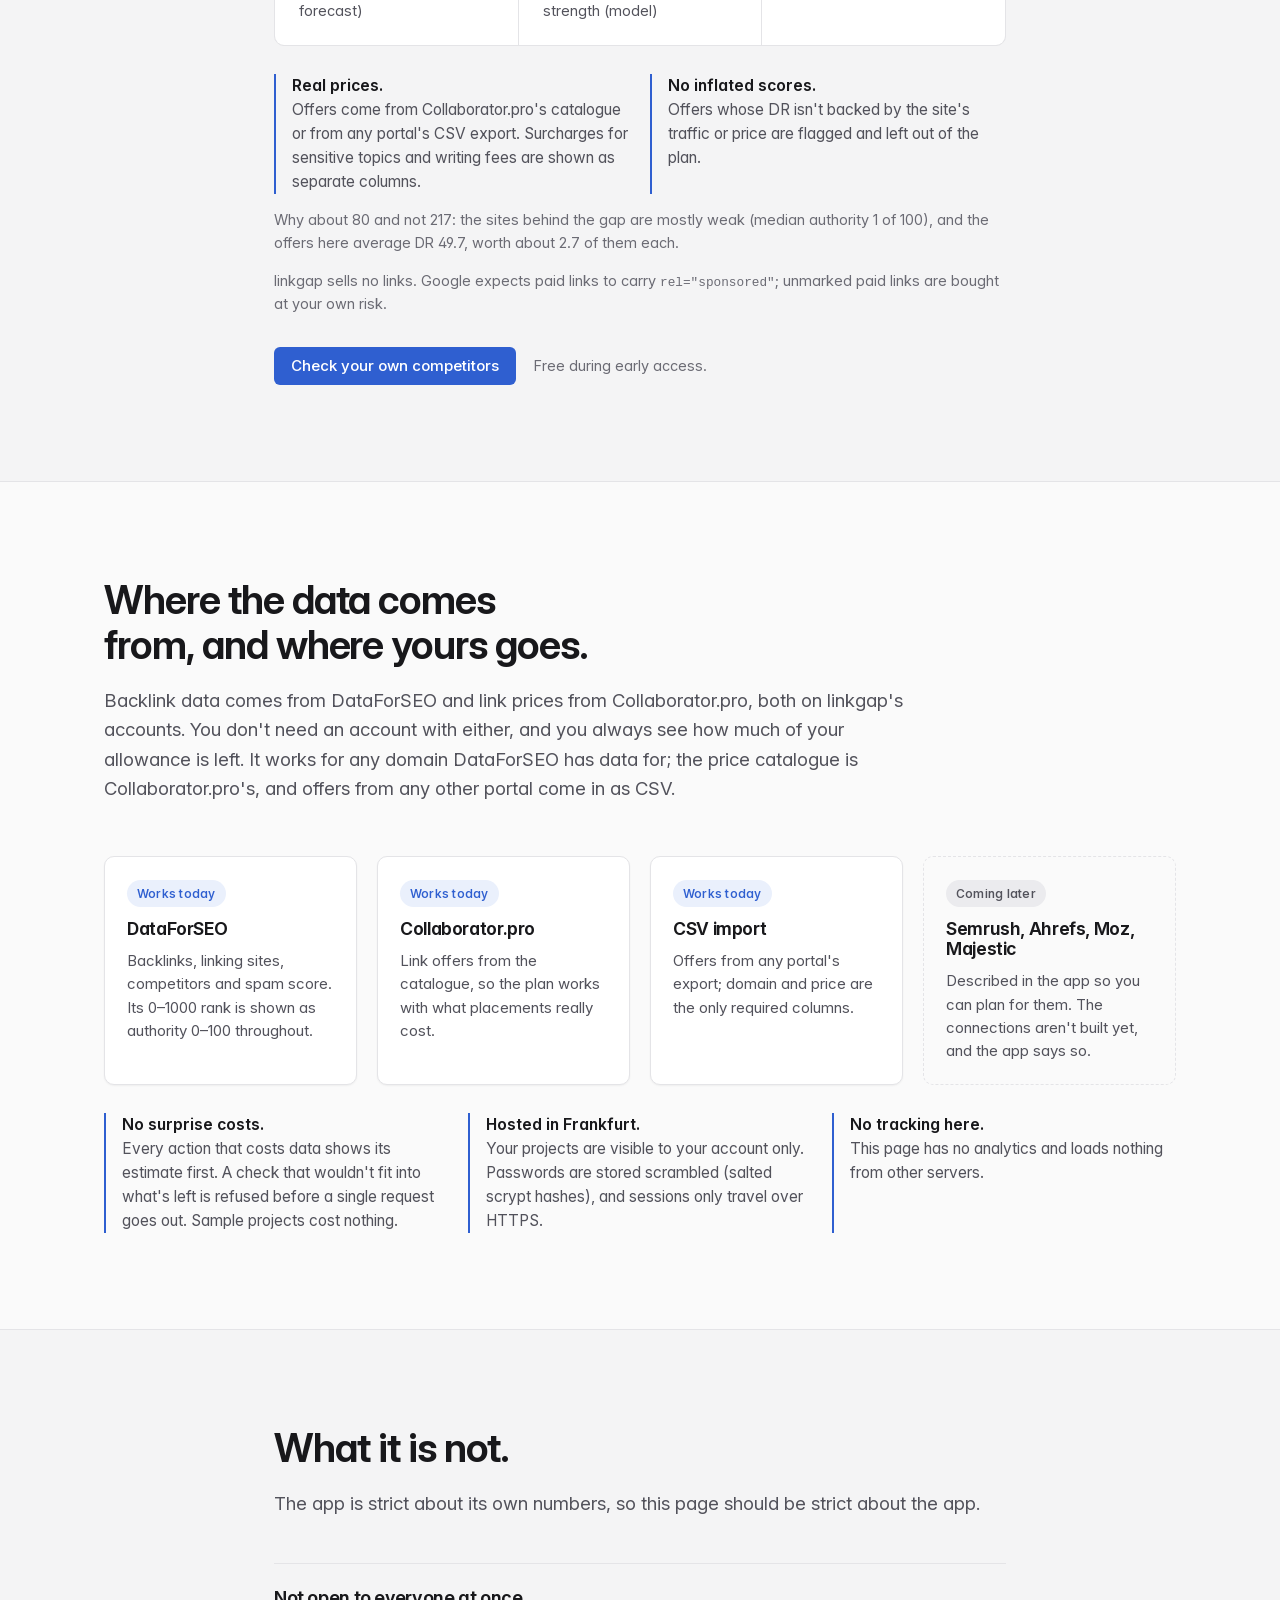
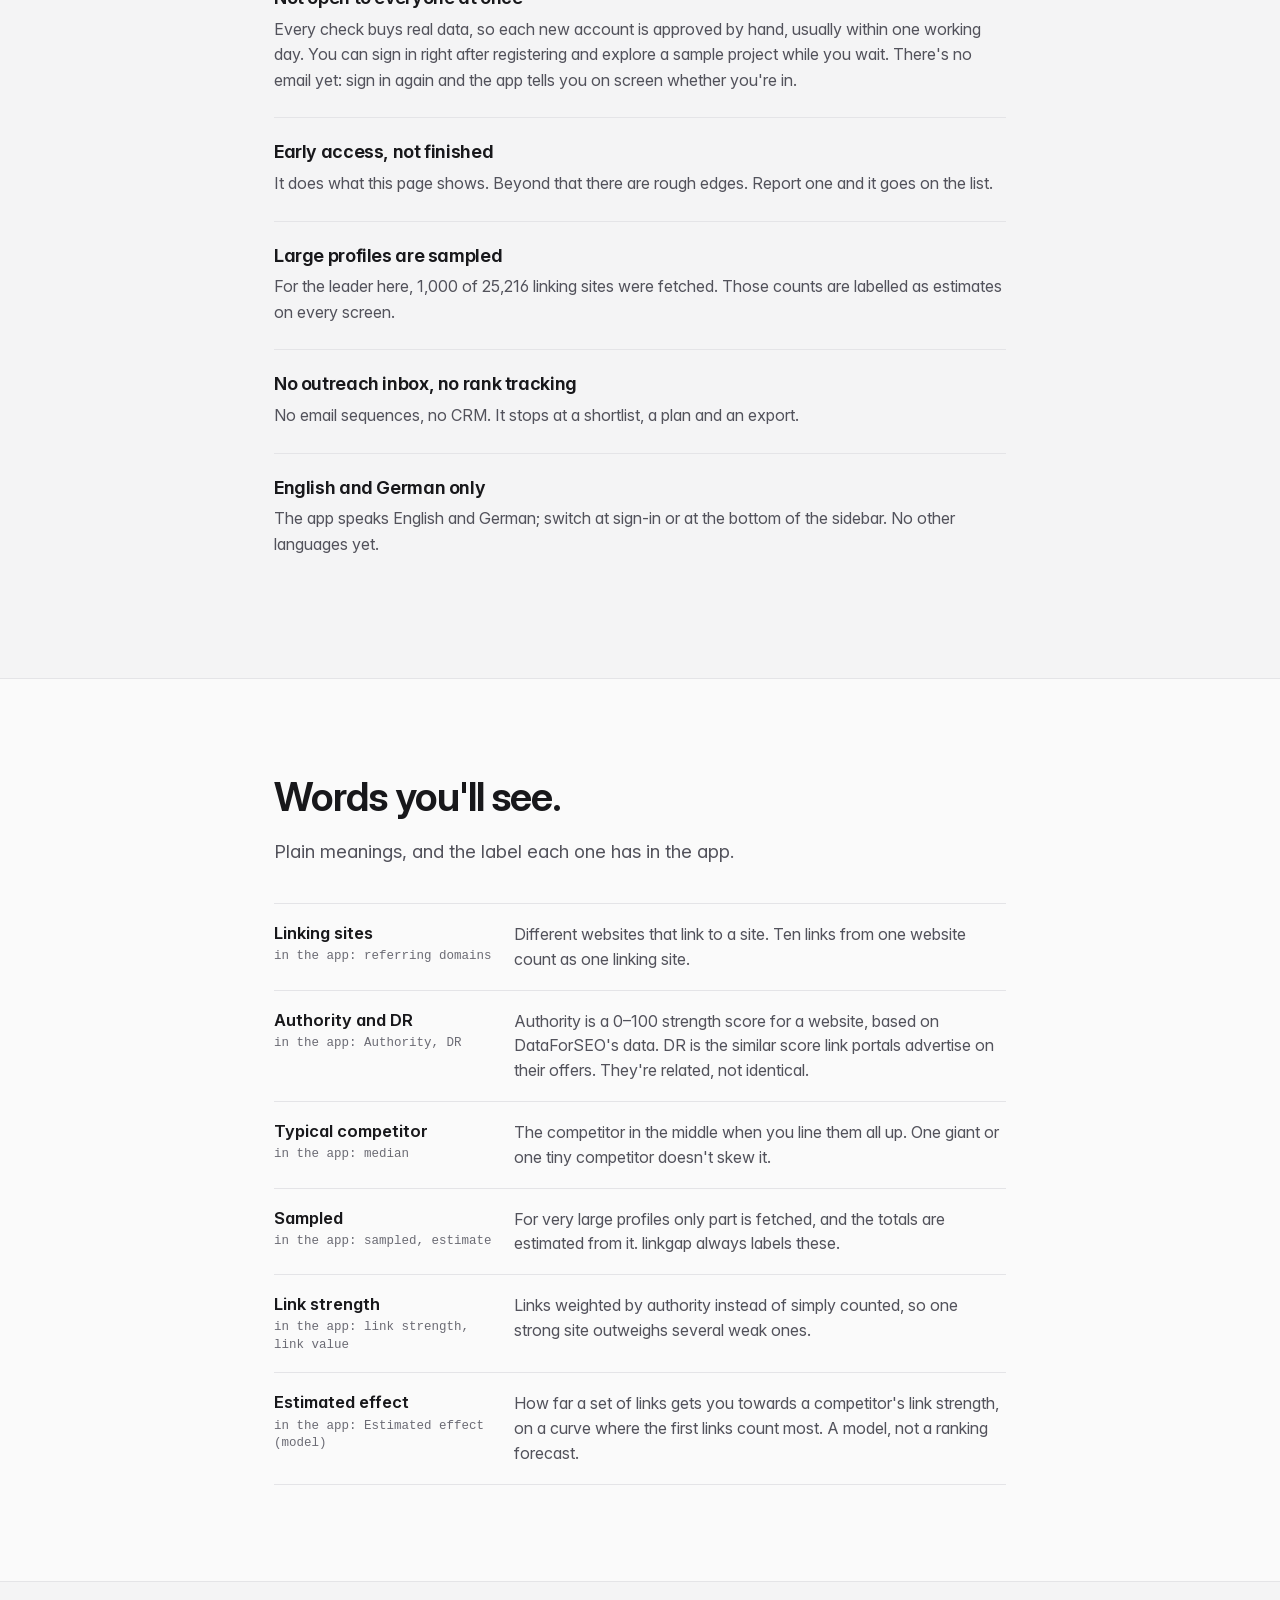
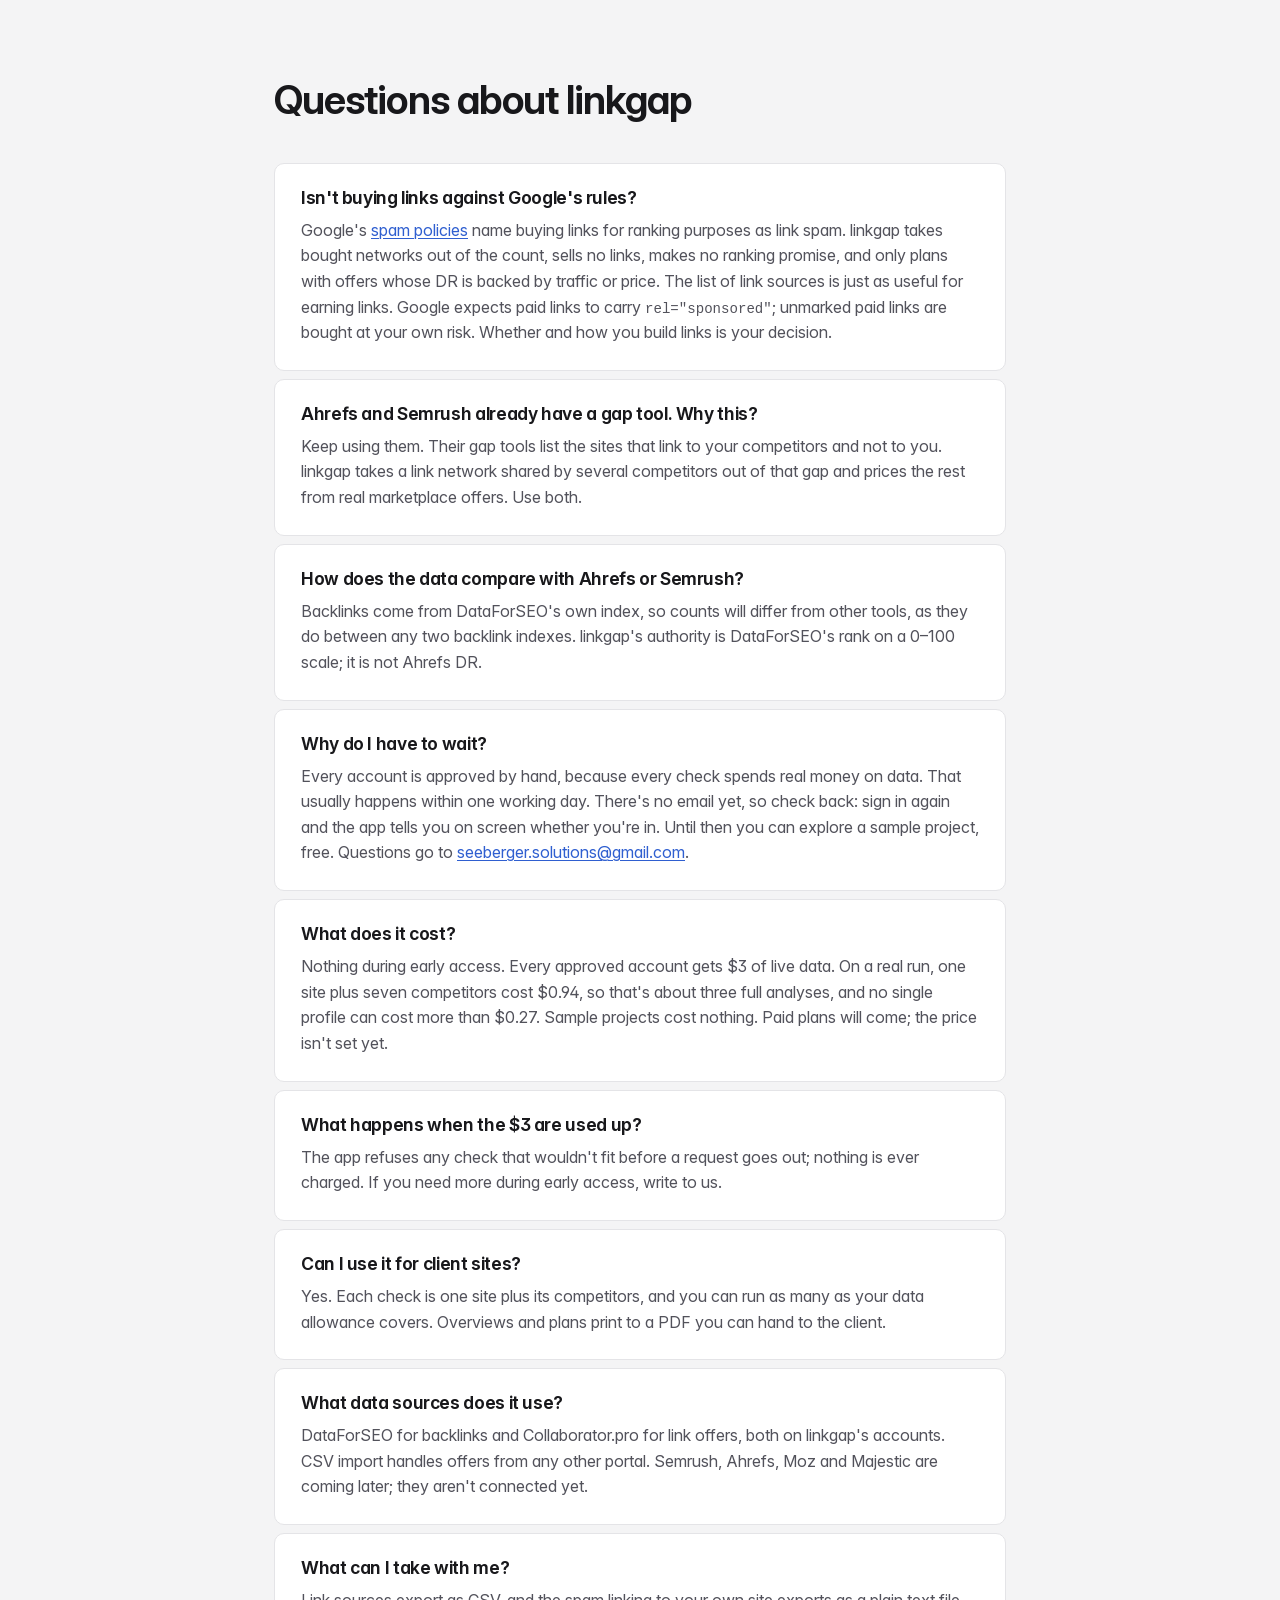
==== commit ac9af05d: "Launch version: comparison block, guides, SEO basics, lighter pages, new screenshots Co-Authored-By:" ====
--- a/index.html
+++ b/index.html
@@ -3,27 +3,168 @@
 <head>
 <meta charset="utf-8">
 <meta name="viewport" content="width=device-width, initial-scale=1">
-<title>linkgap: your real backlink gap, and what it costs to close</title>
-<meta name="description" content="linkgap takes your competitors' bought link networks and spam out of the count, shows how many good backlinks you are really behind, where to get the real ones, and what closing the gap costs at real marketplace prices. New, in early access.">
+<title>Backlink gap analysis without the spam, with real prices | linkgap</title>
+<meta name="description" content="linkgap strips bought link networks and spam from competitor backlinks, shows your real backlink gap and what closing it costs at real marketplace prices.">
 <meta name="color-scheme" content="light dark">
 <meta name="theme-color" content="#FAFAFA" media="(prefers-color-scheme: light)">
 <meta name="theme-color" content="#0B0B0D" media="(prefers-color-scheme: dark)">
-<meta property="og:type" content="website">
-<meta property="og:title" content="linkgap: your real backlink gap, and what it costs to close">
-<meta property="og:description" content="Take bought link networks and spam out of your competitors' backlink counts, see the gap that is left, and price closing it with real marketplace offers.">
-<meta property="og:image" content="https://linkgap.app/img/overview-light.png">
 <link rel="canonical" href="https://linkgap.app/">
 <link rel="alternate" hreflang="en" href="https://linkgap.app/">
 <link rel="alternate" hreflang="de" href="https://linkgap.app/de/">
 <link rel="alternate" hreflang="x-default" href="https://linkgap.app/">
+<meta property="og:type" content="website">
+<meta property="og:site_name" content="linkgap">
+<meta property="og:title" content="Backlink gap analysis without the spam, with real prices | linkgap">
+<meta property="og:description" content="Take bought link networks and spam out of your competitors' backlink counts, see the gap that is left, and price closing it with real marketplace offers.">
 <meta property="og:url" content="https://linkgap.app/">
 <meta property="og:locale" content="en_GB">
 <meta property="og:locale:alternate" content="de_DE">
-<meta property="og:image:alt" content="The linkgap overview screen showing a gap of 217 good referring domains behind the median competitor, down from 546 before one link network was removed.">
-<meta property="og:site_name" content="linkgap">
+<meta property="og:image" content="https://linkgap.app/img/og-en.png">
+<meta property="og:image:width" content="1200">
+<meta property="og:image:height" content="630">
+<meta property="og:image:type" content="image/png">
+<meta property="og:image:alt" content="linkgap: your real backlink gap and what it costs to close. 217 good linking sites behind instead of 546, about 80 links, about €10,500.">
 <meta name="twitter:card" content="summary_large_image">
+<meta name="twitter:title" content="Backlink gap analysis without the spam, with real prices | linkgap">
+<meta name="twitter:description" content="linkgap strips bought link networks and spam from competitor backlinks, shows your real backlink gap and what closing it costs at real marketplace prices.">
+<meta name="twitter:image" content="https://linkgap.app/img/og-en.png">
+<link rel="icon" href="/favicon.ico" sizes="32x32">
 <link rel="icon" href="/favicon.svg" type="image/svg+xml">
+<link rel="apple-touch-icon" href="/apple-touch-icon.png">
+<link rel="preload" href="/fonts/InterVariable-latin.woff2" as="font" type="font/woff2" crossorigin>
 <link rel="stylesheet" href="/style.css">
+<script type="application/ld+json">
+{
+  "@context": "https://schema.org",
+  "@graph": [
+    {
+      "@type": "Organization",
+      "@id": "https://linkgap.app/#org",
+      "name": "linkgap",
+      "url": "https://linkgap.app/",
+      "logo": "https://linkgap.app/img/icon-512.png"
+    },
+    {
+      "@type": "WebSite",
+      "@id": "https://linkgap.app/#site",
+      "url": "https://linkgap.app/",
+      "name": "linkgap",
+      "inLanguage": [
+        "en",
+        "de"
+      ],
+      "publisher": {
+        "@id": "https://linkgap.app/#org"
+      }
+    },
+    {
+      "@type": "SoftwareApplication",
+      "name": "linkgap",
+      "applicationCategory": "BusinessApplication",
+      "operatingSystem": "Web",
+      "url": "https://linkgap.app/",
+      "inLanguage": "en",
+      "description": "Backlink gap analysis that takes bought link networks and spam out of competitor counts and prices closing the gap with real marketplace offers.",
+      "offers": {
+        "@type": "Offer",
+        "price": "0",
+        "priceCurrency": "USD",
+        "description": "Free during early access"
+      },
+      "publisher": {
+        "@id": "https://linkgap.app/#org"
+      }
+    },
+    {
+      "@type": "FAQPage",
+      "@id": "https://linkgap.app/#faq",
+      "inLanguage": "en",
+      "mainEntity": [
+        {
+          "@type": "Question",
+          "name": "Isn't buying links against Google's rules?",
+          "acceptedAnswer": {
+            "@type": "Answer",
+            "text": "Google's spam policies name buying links for ranking purposes as link spam. linkgap takes bought networks out of the count, sells no links, makes no ranking promise, and only plans with offers whose DR is backed by traffic or price. The list of link sources is just as useful for earning links. Google expects paid links to carry rel=\"sponsored\"; unmarked paid links are bought at your own risk. Whether and how you build links is your decision."
+          }
+        },
+        {
+          "@type": "Question",
+          "name": "Ahrefs and Semrush already have a gap tool. Why this?",
+          "acceptedAnswer": {
+            "@type": "Answer",
+            "text": "Keep using them. Their gap tools list the sites that link to your competitors and not to you. linkgap takes a link network shared by several competitors out of that gap and prices the rest from real marketplace offers. Use both."
+          }
+        },
+        {
+          "@type": "Question",
+          "name": "How does the data compare with Ahrefs or Semrush?",
+          "acceptedAnswer": {
+            "@type": "Answer",
+            "text": "Backlinks come from DataForSEO's own index, so counts will differ from other tools, as they do between any two backlink indexes. linkgap's authority is DataForSEO's rank on a 0–100 scale; it is not Ahrefs DR."
+          }
+        },
+        {
+          "@type": "Question",
+          "name": "Why do I have to wait?",
+          "acceptedAnswer": {
+            "@type": "Answer",
+            "text": "Every account is approved by hand, because every check spends real money on data. That usually happens within one working day. There's no email yet, so check back: sign in again and the app tells you on screen whether you're in. Until then you can explore a sample project, free. Questions go to seeberger.solutions@gmail.com."
+          }
+        },
+        {
+          "@type": "Question",
+          "name": "What does it cost?",
+          "acceptedAnswer": {
+            "@type": "Answer",
+            "text": "Nothing during early access. Every approved account gets $3 of live data. On a real run, one site plus seven competitors cost $0.94, so that's about three full analyses, and no single profile can cost more than $0.27. Sample projects cost nothing. Paid plans will come; the price isn't set yet."
+          }
+        },
+        {
+          "@type": "Question",
+          "name": "What happens when the $3 are used up?",
+          "acceptedAnswer": {
+            "@type": "Answer",
+            "text": "The app refuses any check that wouldn't fit before a request goes out; nothing is ever charged. If you need more during early access, write to us."
+          }
+        },
+        {
+          "@type": "Question",
+          "name": "Can I use it for client sites?",
+          "acceptedAnswer": {
+            "@type": "Answer",
+            "text": "Yes. Each check is one site plus its competitors, and you can run as many as your data allowance covers. Overviews and plans print to a PDF you can hand to the client."
+          }
+        },
+        {
+          "@type": "Question",
+          "name": "What data sources does it use?",
+          "acceptedAnswer": {
+            "@type": "Answer",
+            "text": "DataForSEO for backlinks and Collaborator.pro for link offers, both on linkgap's accounts. CSV import handles offers from any other portal. Semrush, Ahrefs, Moz and Majestic are coming later; they aren't connected yet."
+          }
+        },
+        {
+          "@type": "Question",
+          "name": "What can I take with me?",
+          "acceptedAnswer": {
+            "@type": "Answer",
+            "text": "Link sources export as CSV, and the spam linking to your own site exports as a plain text file you can use as the start of a disavow file. Overviews and plans print to a clean PDF you can hand to a client."
+          }
+        },
+        {
+          "@type": "Question",
+          "name": "Is my data private?",
+          "acceptedAnswer": {
+            "@type": "Answer",
+            "text": "Your projects belong to your account alone; to anyone else they don't exist. Passwords are stored as salted scrypt hashes, sessions travel only over HTTPS, and the app runs in Frankfurt. There's no analytics or tracking on this page."
+          }
+        }
+      ]
+    }
+  ]
+}
+</script>
 </head>
 <body>
 
@@ -44,10 +185,11 @@
       <b>linkgap</b>
     </a>
     <nav class="header-nav" aria-label="Sections">
+      <a href="#compare">vs. Ahrefs &amp; Semrush</a>
       <a href="#use">What it's for</a>
       <a href="#how">How it works</a>
-      <a href="#network">The network</a>
       <a href="#faq">FAQ</a>
+      <a href="/guides/">Guides</a>
     </nav>
     <span class="header-actions">
       <a class="lang-switch" href="/de/" hreflang="de" lang="de" aria-label="Deutsche Version">DE</a>
@@ -57,7 +199,7 @@
   </div>
 </header>
 
-<main id="main">
+<main id="main" tabindex="-1">
 
   <!-- ───────────────────────── 1. hero ───────────────────────── -->
   <section class="hero">
@@ -65,9 +207,9 @@
       <p class="eyebrow">Early access · new and growing</p>
       <h1>Your real backlink gap, <span class="h1-2">and what it costs to close.</span></h1>
       <p class="lede">
-        Backlinks are links from other websites to yours; Google treats them as votes. linkgap takes
-        your competitors' bought link networks and spam out of the count, shows the gap that's left,
-        where to get the real links, and what closing it costs at real marketplace prices.
+        A backlink gap analysis that leaves out what doesn't count. linkgap takes your competitors' bought
+        link networks and spam out of the numbers, shows the gap that's left, where to get the real links,
+        and what closing it costs at real marketplace prices.
       </p>
       <p class="for-whom">
         For SEO freelancers and small agencies who buy links and have to justify the budget.
@@ -75,15 +217,15 @@
       <div class="cta-row">
         <a class="btn btn-primary btn-lg" href="https://app.linkgap.app/register?lang=en">Create account</a>
         <p class="cta-note">
-          Free during early access. Every account is approved by hand, because every check buys real
-          data. You then get $3 of live data, about three full analyses. While you wait, you can explore
-          a complete sample project.
+          Free during early access. Explore a sample project with invented data straight away; your own
+          checks start once your account is approved by hand, usually within one working day, with $3
+          of live data (about three full analyses).
         </p>
       </div>
 
       <ul class="facts" role="list">
         <li class="fact">
-          <span class="fact-num"><s>546</s> 217</span>
+          <span class="fact-num"><s><span class="sr-only">previously </span>546</s> 217</span>
           <span class="fact-label">good sites linking to the typical competitor, before and after one bought network stopped counting</span>
         </li>
         <li class="fact">
@@ -100,12 +242,19 @@
         the screenshots are invented.
       </p>
 
-      <figure class="shot shot-hero">
-        <picture>
-          <source srcset="/img/overview-dark.png" media="(prefers-color-scheme: dark)">
-          <img src="/img/overview-light.png" width="1440" height="1185" decoding="async" fetchpriority="high"
-               alt="The linkgap overview for nordblick-magazin.de: 217 good referring domains behind the median competitor, with 546 crossed out before removing one link network of 364 domains. Four tiles show your good domains at 0, the median competitor at 217, link networks at 364 domains, and a cost to close of about €10,500, because about 80 paid links match the link strength of their 217. Below, a bar chart compares seven competitors against a dashed median line at 217.">
-        </picture>
+      <figure class="shot shot-hero shot-cut-m">
+        <div class="shot-frame">
+          <picture>
+            <source media="(max-width: 760px) and (prefers-color-scheme: dark)" srcset="/img/overview-dark-m.webp" type="image/webp" width="1200" height="900">
+            <source media="(max-width: 760px)" srcset="/img/overview-light-m.webp" type="image/webp" width="1200" height="900">
+            <source media="(prefers-color-scheme: dark)" srcset="/img/overview-dark.webp" type="image/webp" width="1440" height="1185">
+            <source media="(prefers-color-scheme: dark)" srcset="/img/overview-dark.png" width="1440" height="1185">
+            <source srcset="/img/overview-light.webp" type="image/webp" width="1440" height="1185">
+            <img src="/img/overview-light.png" width="1440" height="1185" decoding="async" fetchpriority="high"
+                 alt="The linkgap overview for nordblick-magazin.de: 217 good referring domains behind the median competitor, with 546 crossed out before removing one link network of 364 domains. Four tiles show your good domains at 0, the median competitor at 217, link networks at 364 domains, and a cost to close of about €10,500, because about 80 paid links match the link strength of their 217. Below, a bar chart compares seven competitors against a dashed median line at 217.">
+          </picture>
+        </div>
+        <figcaption class="shot-cap"><span class="shot-swipe">Swipe sideways for the rest of the screen. </span><a href="/img/overview-light.png">Open the full screenshot</a></figcaption>
       </figure>
     </div>
   </section>
@@ -115,15 +264,16 @@
     <div class="wrap narrow">
       <h2>Most of a backlink profile doesn't count.</h2>
       <p class="section-lede">
-        Backlink tools count links. Many of the links they count were bought in bulk or are plain spam,
-        and Google most likely ignores them. Count them anyway and your competitors look further ahead
-        than they are, and the budget you ask for is too big.
+        A raw backlink count includes links that were bought in bulk or are plain spam, and Google most
+        likely ignores them. Count them and your competitors look further ahead than they are, and the
+        budget you ask for is too big. linkgap takes a link network that several competitors share out
+        of the gap and prices what's left from real offers.
       </p>
       <div class="problem-grid">
         <div class="pcard">
           <h3>Almost a third of the leader's links were spam</h3>
           <p>
-            Of 1,000 linking sites sampled from the market leader, 294 were rated spam. Every verdict
+            Of 1,000 linking sites sampled from the leader, 294 were rated spam. Every verdict
             comes from a rule with points, shown on the row it applies to.
           </p>
         </div>
@@ -145,15 +295,40 @@
     </div>
   </section>
 
+    <!-- ───────────────────────── 2b. next to the gap tools you already have ───────────────────────── -->
+  <section class="section section-alt" id="compare">
+    <div class="wrap narrow">
+      <h2>If you already use Ahrefs or Semrush.</h2>
+      <p class="section-lede">
+        Keep them. Their gap tools list the sites that link to your competitors and not to you. linkgap
+        answers the two questions that come after that list.
+      </p>
+      <dl class="glossary">
+        <div class="gl-row">
+          <dt>Which of those links count?</dt>
+          <dd>Every linking site is rated good, weak or spam by visible rules, and a link network shared by several competitors is taken out of the gap. In our case the gap went from 546 to 217.</dd>
+        </div>
+        <div class="gl-row">
+          <dt>What does closing the gap cost?</dt>
+          <dd>A budget plan built from real marketplace offers, with surcharges and writing fees as their own columns. In our case about 80 paid links, about €10,500.</dd>
+        </div>
+        <div class="gl-row">
+          <dt>What linkgap doesn't do</dt>
+          <dd>No keyword research, no rank tracking, no site audit, no outreach. Its backlink data comes from DataForSEO, not from Ahrefs or Semrush.</dd>
+        </div>
+      </dl>
+    </div>
+  </section>
+
   <!-- ───────────────────────── 3. use cases ───────────────────────── -->
-  <section class="section section-alt" id="use">
+  <section class="section" id="use">
     <div class="wrap">
       <header class="section-head">
         <h2>What you can do with it.</h2>
       </header>
       <div class="problem-grid">
         <div class="pcard">
-          <h3>Price a link proposal</h3>
+          <h3>Price a link building proposal</h3>
           <p>How many links, at which real offer prices, for how much. Before the client asks.</p>
         </div>
         <div class="pcard">
@@ -188,7 +363,7 @@
   </section>
 
   <!-- ───────────────────────── 4. how it works ───────────────────────── -->
-  <section class="section" id="how">
+  <section class="section section-alt" id="how">
     <div class="wrap">
       <header class="section-head">
         <h2>Four steps: check, clean, compare, plan.</h2>
@@ -203,20 +378,27 @@
             <div>
               <h3>Check</h3>
               <p>
-                Enter your domain. linkgap fetches your backlinks and suggests competitors that rank for
-                the same searches. You don't need a data account; checks run on linkgap's, out of your
-                free allowance. The result is one card: the gap, your good linking sites, how many
+                Enter your domain. linkgap fetches your backlinks and suggests competitors: sites that get links
+                from the same places you do. You can always enter competitors yourself. You don't need a
+                data account; checks run on linkgap's, out of your data allowance. The result is one card: the gap, your good linking sites, how many
                 competitors were analysed, and a warning when a link network is involved. Sample
                 projects are badged as samples, so made-up numbers never mix with real ones.
               </p>
             </div>
           </div>
           <figure class="shot">
-            <picture>
-              <source srcset="/img/checks-dark.png" media="(prefers-color-scheme: dark)">
-              <img src="/img/checks-light.png" width="1440" height="900" loading="lazy" decoding="async"
-                   alt="The linkgap checks screen with a four-step setup checklist at three of four, a new check card, and two project cards: nordblick-magazin.de showing gap 217, 0 good domains, 7 competitors and a 1 link network warning, and a sample project carrying an amber Sample badge.">
-            </picture>
+            <div class="shot-frame">
+              <picture>
+                <source media="(max-width: 760px) and (prefers-color-scheme: dark)" srcset="/img/checks-dark-m.webp" type="image/webp" width="1200" height="848">
+                <source media="(max-width: 760px)" srcset="/img/checks-light-m.webp" type="image/webp" width="1200" height="848">
+                <source media="(prefers-color-scheme: dark)" srcset="/img/checks-dark.webp" type="image/webp" width="1440" height="900">
+                <source media="(prefers-color-scheme: dark)" srcset="/img/checks-dark.png" width="1440" height="900">
+                <source srcset="/img/checks-light.webp" type="image/webp" width="1440" height="900">
+                <img src="/img/checks-light.png" width="1440" height="900" loading="lazy" decoding="async"
+                     alt="The linkgap checks screen with a four-step setup checklist at three of four, a new check card, and two project cards: nordblick-magazin.de showing gap 217, 0 good domains, 7 competitors and a 1 link network warning, and a sample project carrying an amber Sample badge.">
+              </picture>
+            </div>
+            <figcaption class="shot-cap"><span class="shot-swipe">Swipe sideways for the rest of the screen. </span><a href="/img/checks-light.png">Open the full screenshot</a></figcaption>
           </figure>
         </li>
 
@@ -233,12 +415,19 @@
               </p>
             </div>
           </div>
-          <figure class="shot">
-            <picture>
-              <source srcset="/img/domains-dark.png" media="(prefers-color-scheme: dark)">
-              <img src="/img/domains-light.png" width="1440" height="3089" loading="lazy" decoding="async"
-                   alt="The referring domains screen for the market leader, fachblick-journal.de: a quality bar reading good 695 at 70 percent, weak 11, spam 294 at 29 percent, an amber badge saying sampled 1,000 of 25,216 referring domains, and a table where each row carries reason chips such as medium spam score 45 plus 25 and very low authority plus 20.">
-            </picture>
+          <figure class="shot shot-cut shot-cut-m">
+            <div class="shot-frame">
+              <picture>
+                <source media="(max-width: 760px) and (prefers-color-scheme: dark)" srcset="/img/domains-dark-m.webp" type="image/webp" width="1200" height="900">
+                <source media="(max-width: 760px)" srcset="/img/domains-light-m.webp" type="image/webp" width="1200" height="900">
+                <source media="(prefers-color-scheme: dark)" srcset="/img/domains-dark-top.webp" type="image/webp" width="1440" height="1120">
+                <source media="(prefers-color-scheme: dark)" srcset="/img/domains-dark-top.png" width="1440" height="1120">
+                <source srcset="/img/domains-light-top.webp" type="image/webp" width="1440" height="1120">
+                <img src="/img/domains-light-top.png" width="1440" height="1120" loading="lazy" decoding="async"
+                     alt="The referring domains screen for the leading competitor, fachblick-journal.de: a quality bar reading good 695 at 70 percent, weak 11, spam 294 at 29 percent, an amber badge saying sampled 1,000 of 25,216 referring domains, and a table where each row carries reason chips such as medium spam score 45 plus 25 and very low authority plus 20.">
+              </picture>
+            </div>
+            <figcaption class="shot-cap"><span class="shot-swipe">Swipe sideways for the rest of the screen. </span><a href="/img/domains-light.png">Open the full screenshot</a></figcaption>
           </figure>
         </li>
 
@@ -249,19 +438,26 @@
               <h3>Compare</h3>
               <p>
                 With the spam and networks out, the comparison means something: how many good linking
-                sites you're behind the typical competitor, the top three or the leader. Then the other
+                sites you're behind the typical competitor, the average of the top three or the leader. Then the other
                 half of the answer: every good site that links to at least two competitors and not to
                 you. Here that was 2,221 sources, 84 of them strong enough to go after first. Export them
                 as CSV.
               </p>
             </div>
           </div>
-          <figure class="shot">
-            <picture>
-              <source srcset="/img/sources-dark.png" media="(prefers-color-scheme: dark)">
-              <img src="/img/sources-light.png" width="1440" height="2658" loading="lazy" decoding="async"
-                   alt="The link sources screen with tabs reading Worth chasing 84, All 2,221 and My shortlist 0, and a table of sites with their authority, how many competitors they link to, which ones, whether they are for sale on a portal, and a Shortlist button on each row.">
-            </picture>
+          <figure class="shot shot-cut shot-cut-m">
+            <div class="shot-frame">
+              <picture>
+                <source media="(max-width: 760px) and (prefers-color-scheme: dark)" srcset="/img/sources-dark-m.webp" type="image/webp" width="1200" height="900">
+                <source media="(max-width: 760px)" srcset="/img/sources-light-m.webp" type="image/webp" width="1200" height="900">
+                <source media="(prefers-color-scheme: dark)" srcset="/img/sources-dark-top.webp" type="image/webp" width="1440" height="1120">
+                <source media="(prefers-color-scheme: dark)" srcset="/img/sources-dark-top.png" width="1440" height="1120">
+                <source srcset="/img/sources-light-top.webp" type="image/webp" width="1440" height="1120">
+                <img src="/img/sources-light-top.png" width="1440" height="1120" loading="lazy" decoding="async"
+                     alt="The link sources screen with tabs reading Worth chasing 84, All 2,221 and My shortlist 0, and a table of sites with their authority, how many competitors they link to, which ones, whether they are for sale on a portal, and a Shortlist button on each row.">
+              </picture>
+            </div>
+            <figcaption class="shot-cap"><span class="shot-swipe">Swipe sideways for the rest of the screen. </span><a href="/img/sources-light.png">Open the full screenshot</a></figcaption>
           </figure>
         </li>
 
@@ -278,12 +474,19 @@
               </p>
             </div>
           </div>
-          <figure class="shot">
-            <picture>
-              <source srcset="/img/plan-dark.png" media="(prefers-color-scheme: dark)">
-              <img src="/img/plan-light.png" width="1440" height="1773" loading="lazy" decoding="async"
-                   alt="The plan screen, titled What a budget buys you: about 80 paid links match the competitor's link strength, about €10,500. Three meters show a budget of €1,388.58 of €1,500, links 11 of 80, and an estimated effect of 63.6%. Below, a flattening curve and a table from 1 link at €68.50 through 10 links at €1,138.58 for 62.7% to 80 links at about €10,500 for 100%, and the list of the 11 offers bought, with DR, base price, surcharge and total.">
-            </picture>
+          <figure class="shot shot-cut-m">
+            <div class="shot-frame">
+              <picture>
+                <source media="(max-width: 760px) and (prefers-color-scheme: dark)" srcset="/img/plan-dark-m.webp" type="image/webp" width="1200" height="900">
+                <source media="(max-width: 760px)" srcset="/img/plan-light-m.webp" type="image/webp" width="1200" height="900">
+                <source media="(prefers-color-scheme: dark)" srcset="/img/plan-dark.webp" type="image/webp" width="1440" height="1897">
+                <source media="(prefers-color-scheme: dark)" srcset="/img/plan-dark.png" width="1440" height="1897">
+                <source srcset="/img/plan-light.webp" type="image/webp" width="1440" height="1897">
+                <img src="/img/plan-light.png" width="1440" height="1897" loading="lazy" decoding="async"
+                     alt="The plan screen, titled What a budget buys you: about 80 paid links match the competitor's link strength, about €10,500. Three meters show a budget of €1,388.58 of €1,500, links 11 of 80, and an estimated effect of 63.6%. Below, a flattening curve and a table from 1 link at €68.50 through 10 links at €1,138.58 for 62.7% to 80 links at about €10,500 for 100%, and the list of the 11 offers bought, with DR, base price, surcharge and total.">
+              </picture>
+            </div>
+            <figcaption class="shot-cap"><span class="shot-swipe">Swipe sideways for the rest of the screen. </span><a href="/img/plan-light.png">Open the full screenshot</a></figcaption>
           </figure>
         </li>
 
@@ -292,7 +495,7 @@
   </section>
 
   <!-- ───────────────────────── 5. flagship: link networks ───────────────────────── -->
-  <section class="section section-alt" id="network">
+  <section class="section" id="network">
     <div class="wrap">
       <header class="section-head">
         <p class="eyebrow">Link networks</p>
@@ -337,10 +540,10 @@
           <h3>What it was worth</h3>
           <p class="ba-head"><span>Good linking sites</span><span>before &rarr; after</span></p>
           <ul class="ba-list" role="list">
-            <li><code>wissenspost.de</code><span><s>546</s> &rarr; <b>203</b></span></li>
-            <li><code>blaufeder-journal.de</code><span><s>491</s> &rarr; <b>217</b></span></li>
-            <li><code>stadtanzeiger-plus.de</code><span><s>635</s> &rarr; <b>477</b></span></li>
-            <li class="ba-total"><span>Typical competitor</span><span><s>546</s> &rarr; <b>217</b></span></li>
+            <li><code>wissenspost.de</code><span><s><span class="sr-only">previously </span>546</s> &rarr; <b>203</b></span></li>
+            <li><code>blaufeder-journal.de</code><span><s><span class="sr-only">previously </span>491</s> &rarr; <b>217</b></span></li>
+            <li><code>stadtanzeiger-plus.de</code><span><s><span class="sr-only">previously </span>635</s> &rarr; <b>477</b></span></li>
+            <li class="ba-total"><span>Typical competitor</span><span><s><span class="sr-only">previously </span>546</s> &rarr; <b>217</b></span></li>
           </ul>
           <p class="ba-note">
             Nearly two thirds of one competitor's profile was the network. It's a pattern, not proof.
@@ -350,17 +553,29 @@
       </div>
 
       <figure class="shot">
-        <picture>
-          <source srcset="/img/networks-dark.png" media="(prefers-color-scheme: dark)">
-          <img src="/img/networks-light.png" width="1440" height="900" loading="lazy" decoding="async"
-               alt="The link networks screen showing Network 1 marked Active: 364 domains link only to these 3 competitors, a why-this-was-flagged panel listing exclusive footprint, repeated rank values, very low authority, unrelated topics and brand or empty anchors, a before and after table of good referring domains per competitor with the median baseline going from 546 to 217, example member domains, and a Not a network button.">
-        </picture>
-      </figure>
+        <div class="shot-frame">
+          <picture>
+            <source media="(max-width: 760px) and (prefers-color-scheme: dark)" srcset="/img/networks-dark-m.webp" type="image/webp" width="1200" height="848">
+            <source media="(max-width: 760px)" srcset="/img/networks-light-m.webp" type="image/webp" width="1200" height="848">
+            <source media="(prefers-color-scheme: dark)" srcset="/img/networks-dark.webp" type="image/webp" width="1440" height="900">
+            <source media="(prefers-color-scheme: dark)" srcset="/img/networks-dark.png" width="1440" height="900">
+            <source srcset="/img/networks-light.webp" type="image/webp" width="1440" height="900">
+            <img src="/img/networks-light.png" width="1440" height="900" loading="lazy" decoding="async"
+                 alt="The link networks screen showing Network 1 marked Active: 364 domains link only to these 3 competitors, a why-this-was-flagged panel listing exclusive footprint, repeated rank values, very low authority, unrelated topics and brand or empty anchors, a before and after table of good referring domains per competitor with the median baseline going from 546 to 217, example member domains, and a Not a network button.">
+          </picture>
+        </div>
+        <figcaption class="shot-cap"><span class="shot-swipe">Swipe sideways for the rest of the screen. </span><a href="/img/networks-light.png">Open the full screenshot</a></figcaption>
+            </figure>
+
+      <p class="cta-row cta-inline">
+        <a class="btn btn-primary" href="https://app.linkgap.app/register?lang=en">Check your own competitors</a>
+        <span class="cta-note">Free during early access.</span>
+      </p>
     </div>
   </section>
 
   <!-- ───────────────────────── 6. the plan ───────────────────────── -->
-  <section class="section" id="plan">
+  <section class="section section-alt" id="plan">
     <div class="wrap narrow">
       <h2>What a budget buys you.</h2>
       <p class="section-lede">
@@ -390,22 +605,30 @@
         <li><b>No inflated scores.</b> Offers whose DR isn't backed by the site's traffic or price are flagged and left out of the plan.</li>
       </ul>
       <p class="shot-note">
-        linkgap sells no links.
         Why about 80 and not 217: the sites behind the gap are mostly weak (median authority 1 of 100), and
         the offers here average DR 49.7, worth about 2.7 of them each.
       </p>
+      <p class="shot-note">
+        linkgap sells no links. Google expects paid links to carry <code>rel="sponsored"</code>; unmarked
+        paid links are bought at your own risk.
+      </p>
+      <p class="cta-row cta-inline">
+        <a class="btn btn-primary" href="https://app.linkgap.app/register?lang=en">Check your own competitors</a>
+        <span class="cta-note">Free during early access.</span>
+      </p>
     </div>
   </section>
 
   <!-- ───────────────────────── 7. data and privacy ───────────────────────── -->
-  <section class="section section-alt" id="data">
+  <section class="section" id="data">
     <div class="wrap">
       <header class="section-head">
         <h2>Where the data comes from, and where yours goes.</h2>
         <p class="section-lede">
           Backlink data comes from DataForSEO and link prices from Collaborator.pro, both on linkgap's
           accounts. You don't need an account with either, and you always see how much of your allowance
-          is left.
+          is left. It works for any domain DataForSEO has data for; the price catalogue is
+          Collaborator.pro's, and offers from any other portal come in as CSV.
         </p>
       </header>
 
@@ -441,7 +664,7 @@
   </section>
 
   <!-- ───────────────────────── 8. what it is not ───────────────────────── -->
-  <section class="section" id="limits">
+  <section class="section section-alt" id="limits">
     <div class="wrap narrow">
       <h2>What it is not.</h2>
       <p class="section-lede">
@@ -450,7 +673,7 @@
       <ul class="limits" role="list">
         <li>
           <h3>Not open to everyone at once</h3>
-          <p>Every check buys real data, so each new account is approved by hand. You can sign in right after registering, explore a sample project while you wait, and the app shows when you're in.</p>
+          <p>Every check buys real data, so each new account is approved by hand, usually within one working day. You can sign in right after registering and explore a sample project while you wait. There's no email yet: sign in again and the app tells you on screen whether you're in.</p>
         </li>
         <li>
           <h3>Early access, not finished</h3>
@@ -458,7 +681,7 @@
         </li>
         <li>
           <h3>Large profiles are sampled</h3>
-          <p>For the market leader here, 1,000 of 25,216 linking sites were fetched. Those counts are labelled as estimates on every screen.</p>
+          <p>For the leader here, 1,000 of 25,216 linking sites were fetched. Those counts are labelled as estimates on every screen.</p>
         </li>
         <li>
           <h3>No outreach inbox, no rank tracking</h3>
@@ -473,7 +696,7 @@
   </section>
 
   <!-- ───────────────────────── 9. glossary ───────────────────────── -->
-  <section class="section section-alt" id="words">
+  <section class="section" id="words">
     <div class="wrap narrow">
       <h2>Words you'll see.</h2>
       <p class="section-lede">Plain meanings, and the label each one has in the app.</p>
@@ -491,7 +714,7 @@
           <dd>The competitor in the middle when you line them all up. One giant or one tiny competitor doesn't skew it.</dd>
         </div>
         <div class="gl-row">
-          <dt>Projected <span class="gl-label">in the app: sampled</span></dt>
+          <dt>Sampled <span class="gl-label">in the app: sampled, estimate</span></dt>
           <dd>For very large profiles only part is fetched, and the totals are estimated from it. linkgap always labels these.</dd>
         </div>
         <div class="gl-row">
@@ -507,9 +730,9 @@
   </section>
 
   <!-- ───────────────────────── 10. faq ───────────────────────── -->
-  <section class="section" id="faq">
+  <section class="section section-alt" id="faq">
     <div class="wrap narrow">
-      <h2>Questions</h2>
+      <h2>Questions about linkgap</h2>
       <div class="faq">
         <div class="qa">
           <h3>Isn't buying links against Google's rules?</h3>
@@ -517,22 +740,34 @@
             Google's <a href="https://developers.google.com/search/docs/essentials/spam-policies#link-spam" rel="noopener">spam policies</a>
             name buying links for ranking purposes as link spam. linkgap takes bought networks out of the
             count, sells no links, makes no ranking promise, and only plans with offers whose DR is backed
-            by traffic or price. The list of link sources is just as useful for earning links. Whether and
-            how you build links is your decision.
+            by traffic or price. The list of link sources is just as useful for earning links. Google expects
+            paid links to carry <code>rel="sponsored"</code>; unmarked paid links are bought at your own
+            risk. Whether and how you build links is your decision.
           </p>
         </div>
         <div class="qa">
           <h3>Ahrefs and Semrush already have a gap tool. Why this?</h3>
           <p>
-            They list the links. linkgap shows which of them count, and what the ones that do would cost.
-            Use both.
+            Keep using them. Their gap tools list the sites that link to your competitors and not to you.
+            linkgap takes a link network shared by several competitors out of that gap and prices the
+            rest from real marketplace offers. Use both.
+          </p>
+        </div>
+        <div class="qa">
+          <h3>How does the data compare with Ahrefs or Semrush?</h3>
+          <p>
+            Backlinks come from DataForSEO's own index, so counts will differ from other tools, as they
+            do between any two backlink indexes. linkgap's authority is DataForSEO's rank on a 0–100
+            scale; it is not Ahrefs DR.
           </p>
         </div>
         <div class="qa">
           <h3>Why do I have to wait?</h3>
           <p>
-            Every account is approved by hand, because every check spends real money on data. Until then
-            you can explore a complete sample project, free. Questions go to
+            Every account is approved by hand, because every check spends real money on data. That
+            usually happens within one working day. There's no email yet, so check back: sign in again
+            and the app tells you on screen whether you're in. Until then you can explore a sample
+            project, free. Questions go to
             <a href="mailto:seeberger.solutions@gmail.com?subject=linkgap">seeberger.solutions@gmail.com</a>.
           </p>
         </div>
@@ -546,6 +781,20 @@
           </p>
         </div>
         <div class="qa">
+          <h3>What happens when the $3 are used up?</h3>
+          <p>
+            The app refuses any check that wouldn't fit before a request goes out; nothing is ever
+            charged. If you need more during early access, write to us.
+          </p>
+        </div>
+        <div class="qa">
+          <h3>Can I use it for client sites?</h3>
+          <p>
+            Yes. Each check is one site plus its competitors, and you can run as many as your data
+            allowance covers. Overviews and plans print to a PDF you can hand to the client.
+          </p>
+        </div>
+        <div class="qa">
           <h3>What data sources does it use?</h3>
           <p>
             DataForSEO for backlinks and Collaborator.pro for link offers, both on linkgap's accounts.
@@ -557,7 +806,7 @@
           <h3>What can I take with me?</h3>
           <p>
             Link sources export as CSV, and the spam linking to your own site exports as a plain text
-            file. Overviews and plans print to a clean PDF you can hand to a client.
+            file you can use as the start of a disavow file. Overviews and plans print to a clean PDF you can hand to a client.
           </p>
         </div>
         <div class="qa">
@@ -573,7 +822,7 @@
   </section>
 
   <!-- ───────────────────────── 11. new and growing ───────────────────────── -->
-  <section class="section section-alt" id="about">
+  <section class="section" id="about">
     <div class="wrap narrow">
       <div class="founder">
         <p class="eyebrow">New and growing</p>
@@ -597,7 +846,7 @@
         <a class="btn btn-primary btn-lg" href="https://app.linkgap.app/register?lang=en">Create account</a>
       </p>
       <p class="cta-note center-note">
-        Every account is approved by hand. Then you have $3 of live data, about three full analyses.
+        Every account is approved by hand, usually within one working day. Then you have $3 of live data, about three full analyses. There's no email yet: sign in again to see whether you're in.
       </p>
     </div>
   </section>
@@ -624,6 +873,7 @@
       data are labelled sample, here and in the app.
     </p>
     <nav class="footer-links" aria-label="Legal and language">
+      <a href="/guides/">Guides</a>
       <a href="/legal.html">Legal notice</a>
       <a href="/privacy.html">Privacy</a>
       <a class="footer-mail" href="mailto:seeberger.solutions@gmail.com?subject=linkgap">seeberger.solutions@gmail.com</a>
--- a/style.css
+++ b/style.css
@@ -1,11 +1,23 @@
 /* linkgap landing page — self-contained, no external requests */
 
+/* The full font stays as the fallback for any character outside the subset; browsers only fetch it
+   when such a character is on the page. The subset (made by tools/build_assets.py) is declared last,
+   so it wins for the range it covers. */
 @font-face {
   font-family: "InterVariable";
   src: url("fonts/InterVariable.woff2") format("woff2");
   font-weight: 100 900;
   font-style: normal;
   font-display: swap;
+}
+@font-face {
+  font-family: "InterVariable";
+  src: url("fonts/InterVariable-latin.woff2") format("woff2");
+  font-weight: 100 900;
+  font-style: normal;
+  font-display: swap;
+  unicode-range: U+0020-007E, U+00A0-00FF, U+0131, U+0152-0153, U+1E9E, U+2010-2027, U+202F, U+2030,
+    U+2039-203A, U+20AC, U+2190-2193, U+2212, U+2248;
 }
 
 /* ─────────────── tokens (same palette as the app) ─────────────── */
@@ -24,7 +36,7 @@
   --border-strong: #D4D4D8;
   --text: #18181B;
   --text-2: #52525B;
-  --text-3: #71717A;
+  --text-3: #6B6B74;   /* 4.9:1 on --surface-2, AA for small text */
   --accent: #2F5FD0;
   --accent-hover: #264FB0;
   --accent-subtle: #EAF0FC;
@@ -117,6 +129,7 @@
 }
 
 h1, h2, h3 { margin: 0; letter-spacing: -0.021em; line-height: 1.15; font-weight: 640; }
+h1, h2 { text-wrap: balance; }
 p { margin: 0; }
 b { font-weight: 620; }
 s { color: var(--text-3); text-decoration-thickness: 1.5px; }
@@ -277,7 +290,7 @@
 .cta-note {
   font-size: 14.5px;
   color: var(--text-3);
-  max-width: 34ch;
+  max-width: 46ch;
 }
 
 /* fact strip */
@@ -327,15 +340,20 @@
 
 /* ─────────────── screenshots ─────────────── */
 
-.shot {
-  margin: 40px 0 0;
+.shot { margin: 40px 0 0; }
+.shot-frame {
   border: 1px solid var(--border);
   border-radius: var(--r-lg);
-  background: var(--surface);
+  background: var(--bg);
   box-shadow: var(--shadow-lg);
   overflow: hidden;
 }
 .shot img { width: 100%; }
+/* long screens are cut after the first rows and fade out */
+.shot-cut img { -webkit-mask-image: linear-gradient(#000 calc(100% - 110px), transparent); mask-image: linear-gradient(#000 calc(100% - 110px), transparent); }
+.shot-cap { margin-top: 10px; font-size: 14px; color: var(--text-3); }
+.shot-cap a { color: var(--text-2); display: inline-block; padding: 4px 0; }
+.shot-swipe { display: none; }
 .shot-hero { margin-top: 56px; }
 
 .shot-note {
@@ -683,7 +701,13 @@
   .facts { grid-template-columns: 1fr; }
   .problem-grid { grid-template-columns: 1fr; }
   .steps { gap: 56px; }
-  .shot { margin-top: 28px; border-radius: 10px; }
+  .shot { margin-top: 28px; }
+  /* phones get the screen without the app's sidebar, at a size where the text can be read;
+     the frame scrolls sideways for the rest */
+  .shot-frame { border-radius: 10px; overflow-x: auto; overscroll-behavior-x: contain; -webkit-overflow-scrolling: touch; }
+  .shot-frame img { width: 820px; max-width: none; }
+  .shot-cut-m img { -webkit-mask-image: linear-gradient(#000 calc(100% - 90px), transparent); mask-image: linear-gradient(#000 calc(100% - 90px), transparent); }
+  .shot-swipe { display: inline; }
   .shot-hero { margin-top: 36px; }
   .section-head { margin-bottom: 36px; }
   h1 { max-width: none; }
@@ -841,3 +865,100 @@
 .legal code { font-size: 0.92em; }
 .legal-note { font-size: 14px; color: var(--text-3, var(--text-2)); }
 .legal a { overflow-wrap: anywhere; }
+
+/* ─────────────── 2026-10 launch pass ─────────────── */
+
+.sr-only {
+  position: absolute;
+  width: 1px;
+  height: 1px;
+  margin: -1px;
+  padding: 0;
+  overflow: hidden;
+  clip-path: inset(50%);
+  white-space: nowrap;
+  border: 0;
+}
+
+/* tap targets: at least 24 px high */
+.header-signin, .footer-links a:not(.lang-switch), .header-nav a { display: inline-block; padding: 8px 0; }
+
+/* in-flow call to action after a section's proof */
+.cta-inline { margin-top: 40px; }
+.narrow .cta-inline { margin-top: 32px; }
+
+.btn-ghost { border-color: var(--border-strong); color: var(--text); background: var(--surface); }
+.btn-ghost:hover { color: var(--text); border-color: var(--text-3); }
+
+/* legal pages: details the owner still has to supply, marked as pending on purpose */
+.tbd {
+  display: inline-block;
+  margin: 3px 0;
+  padding: 2px 10px;
+  border: 1px dashed var(--border-strong);
+  border-radius: var(--r-control);
+  background: var(--surface-2);
+  color: var(--text-2);
+  font-size: 0.94em;
+}
+
+/* 404 */
+.notfound { padding: 120px 0; }
+.notfound h1 { max-width: none; }
+
+/* guides: hub and article pages */
+.crumbs { font-size: 14.5px; color: var(--text-3); margin-bottom: 18px; }
+.crumbs a { color: var(--text-2); display: inline-block; padding: 4px 0; }
+.article h1 { font-size: clamp(30px, 4.4vw, 44px); line-height: 1.1; max-width: none; }
+.article .lede { max-width: none; }
+.article-meta { margin-top: 16px; font-size: 14.5px; color: var(--text-3); }
+.prose { margin-top: 36px; }
+.prose h2 { font-size: clamp(23px, 2.6vw, 29px); max-width: none; margin: 52px 0 14px; }
+.prose p, .prose li { color: var(--text-2); line-height: 1.68; }
+.prose p { margin: 0 0 16px; }
+.prose ul, .prose ol { margin: 0 0 18px; padding-left: 24px; }
+.prose li { margin-bottom: 8px; }
+.prose strong { color: var(--text); font-weight: 620; }
+.prose a { overflow-wrap: anywhere; }
+.prose .shot { margin: 32px 0; }
+.prose h3 { font-size: 18px; margin: 26px 0 6px; }
+.table-wrap { overflow-x: auto; margin: 0 0 20px; border: 1px solid var(--border); border-radius: var(--r-card); background: var(--surface); }
+.prose table { border-collapse: collapse; width: 100%; font-size: 15.5px; font-variant-numeric: tabular-nums; }
+.prose th, .prose td { text-align: left; padding: 11px 16px; border-top: 1px solid var(--border); white-space: nowrap; }
+.prose thead th { border-top: 0; font-size: 13px; font-weight: 600; color: var(--text-2); background: var(--surface-2); white-space: normal; }
+.prose td:not(:first-child), .prose th:not(:first-child) { text-align: right; }
+.prose td:first-child { font: 500 0.92em/1.4 var(--font-mono); color: var(--text-2); }
+.article-cta {
+  margin: 44px 0 0;
+  padding: 26px 28px 28px;
+  border: 1px solid var(--border);
+  border-radius: var(--r-card);
+  background: var(--surface);
+  box-shadow: var(--shadow-sm);
+}
+.article-cta h2 { font-size: 21px; margin: 0 0 8px; max-width: none; }
+.article-cta p { color: var(--text-2); font-size: 16px; margin: 0; }
+.article-cta .cta-row { margin-top: 20px; }
+.article-foot { margin-top: 32px; font-size: 14.5px; color: var(--text-3); }
+
+.guide-list { list-style: none; margin: 40px 0 0; padding: 0; display: grid; gap: 16px; }
+.guide-card {
+  display: block;
+  background: var(--surface);
+  border: 1px solid var(--border);
+  border-radius: var(--r-card);
+  padding: 24px 26px;
+  box-shadow: var(--shadow-sm);
+  color: var(--text);
+  text-decoration: none;
+}
+.guide-card:hover { border-color: var(--border-strong); color: var(--text); }
+.guide-card h2 { font-size: 20px; max-width: none; margin-bottom: 8px; color: var(--accent); }
+.guide-card p { color: var(--text-2); font-size: 16px; }
+.guide-other { margin-top: 28px; font-size: 15.5px; color: var(--text-2); }
+
+@media (max-width: 560px) {
+  .article-cta { padding: 20px; }
+  .guide-card { padding: 20px; }
+  .prose th, .prose td { padding: 10px 12px; }
+}
